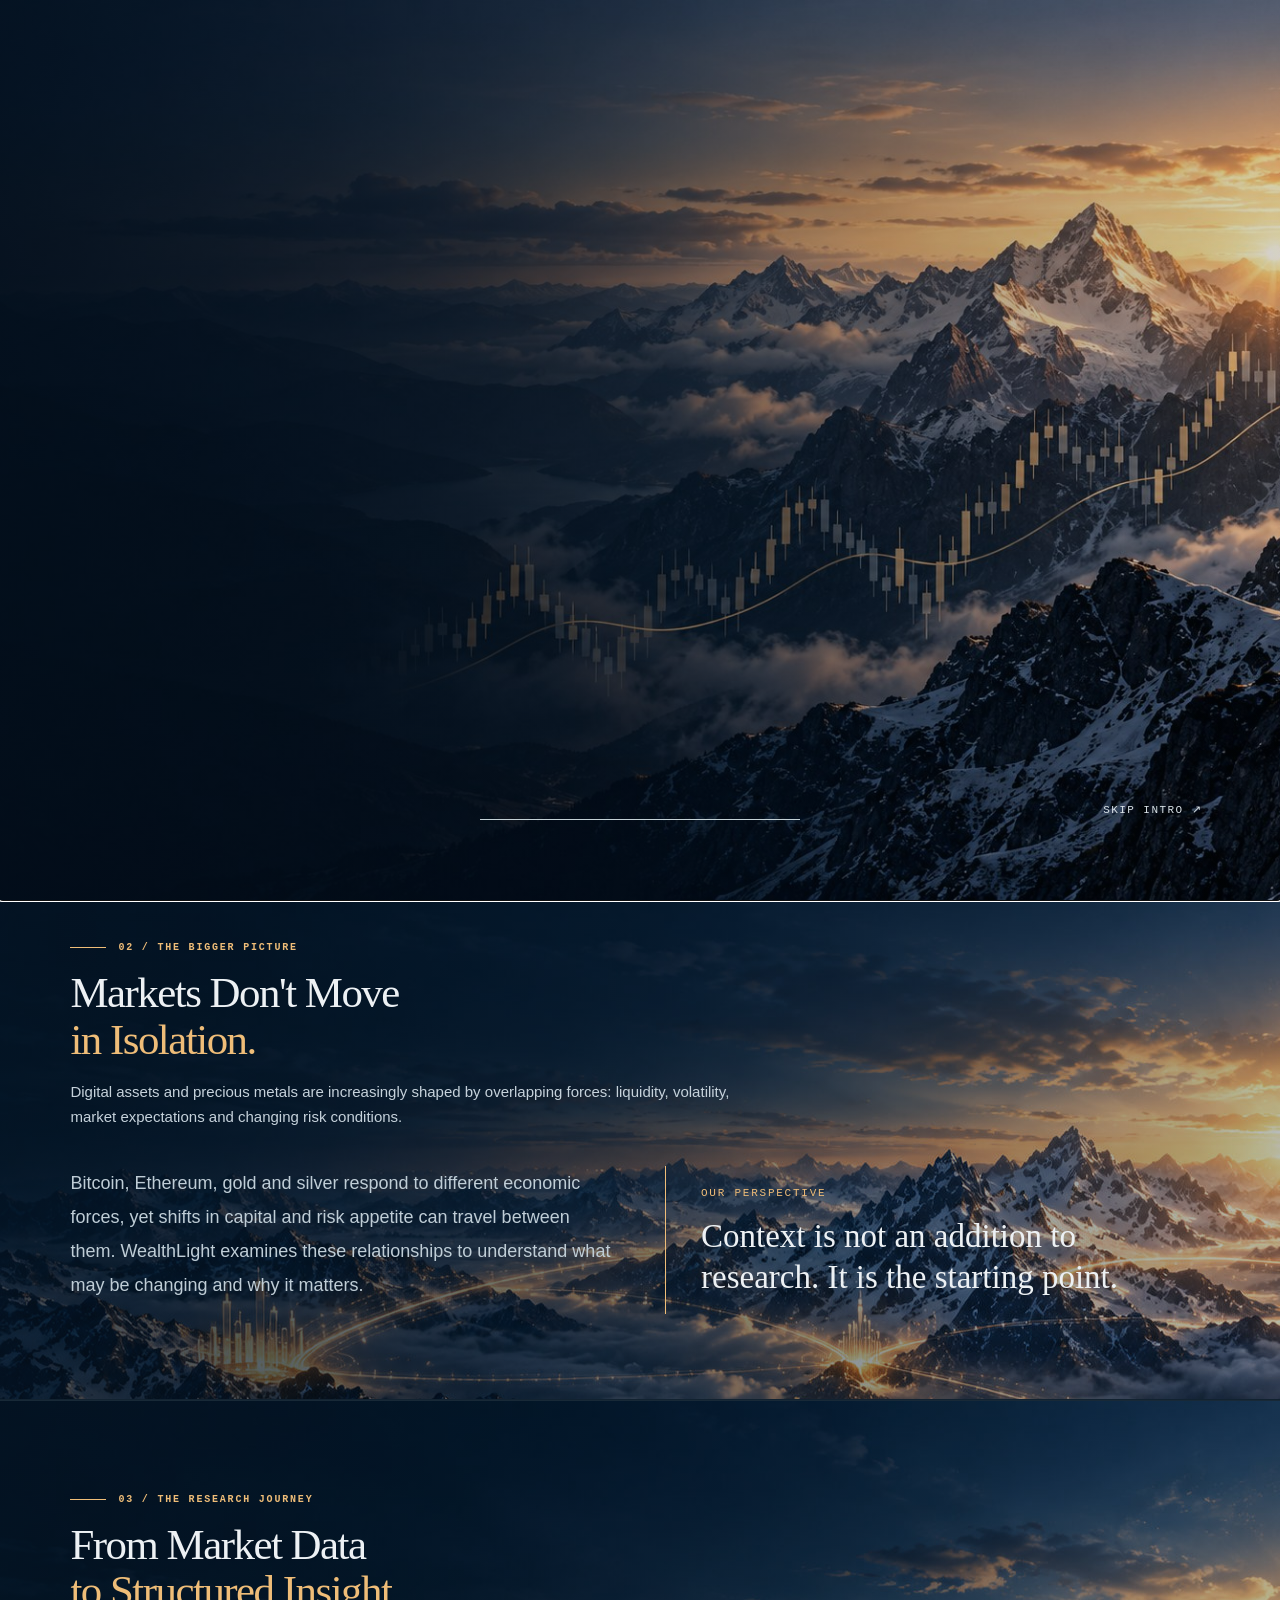
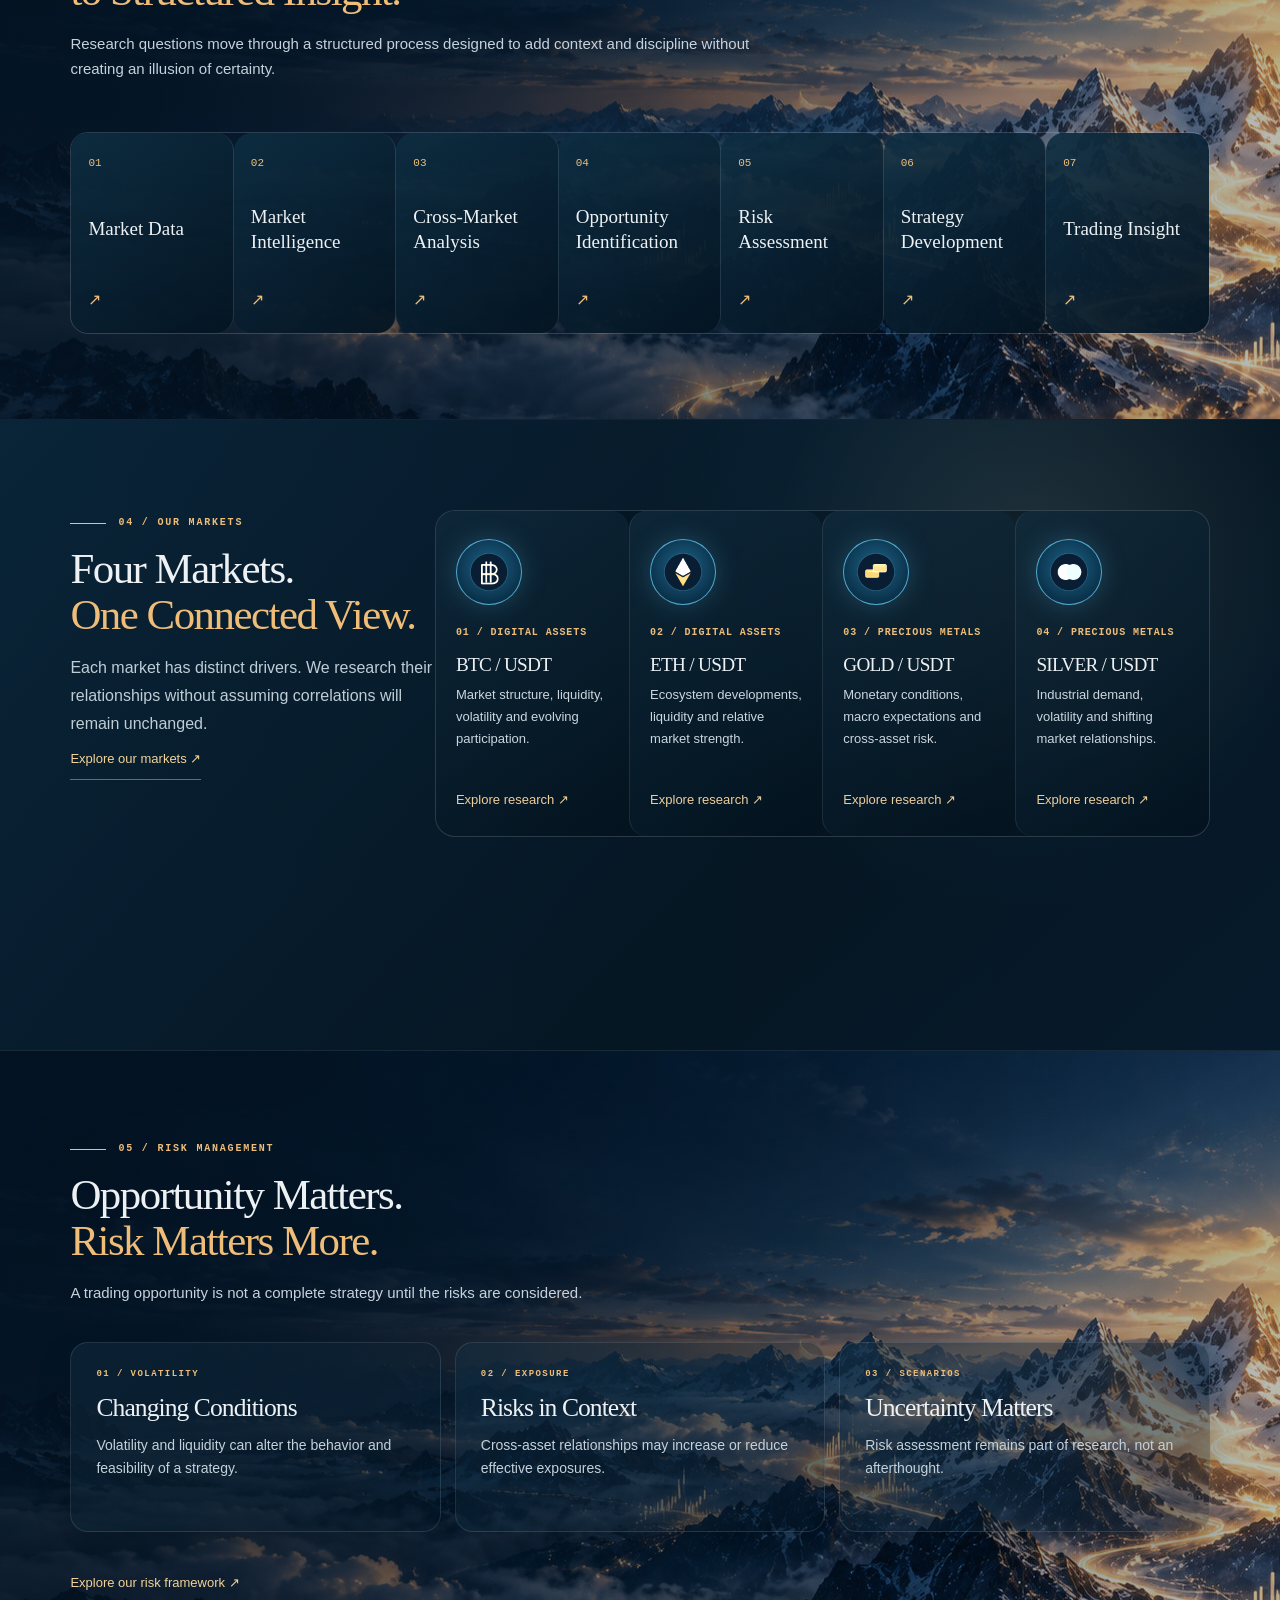
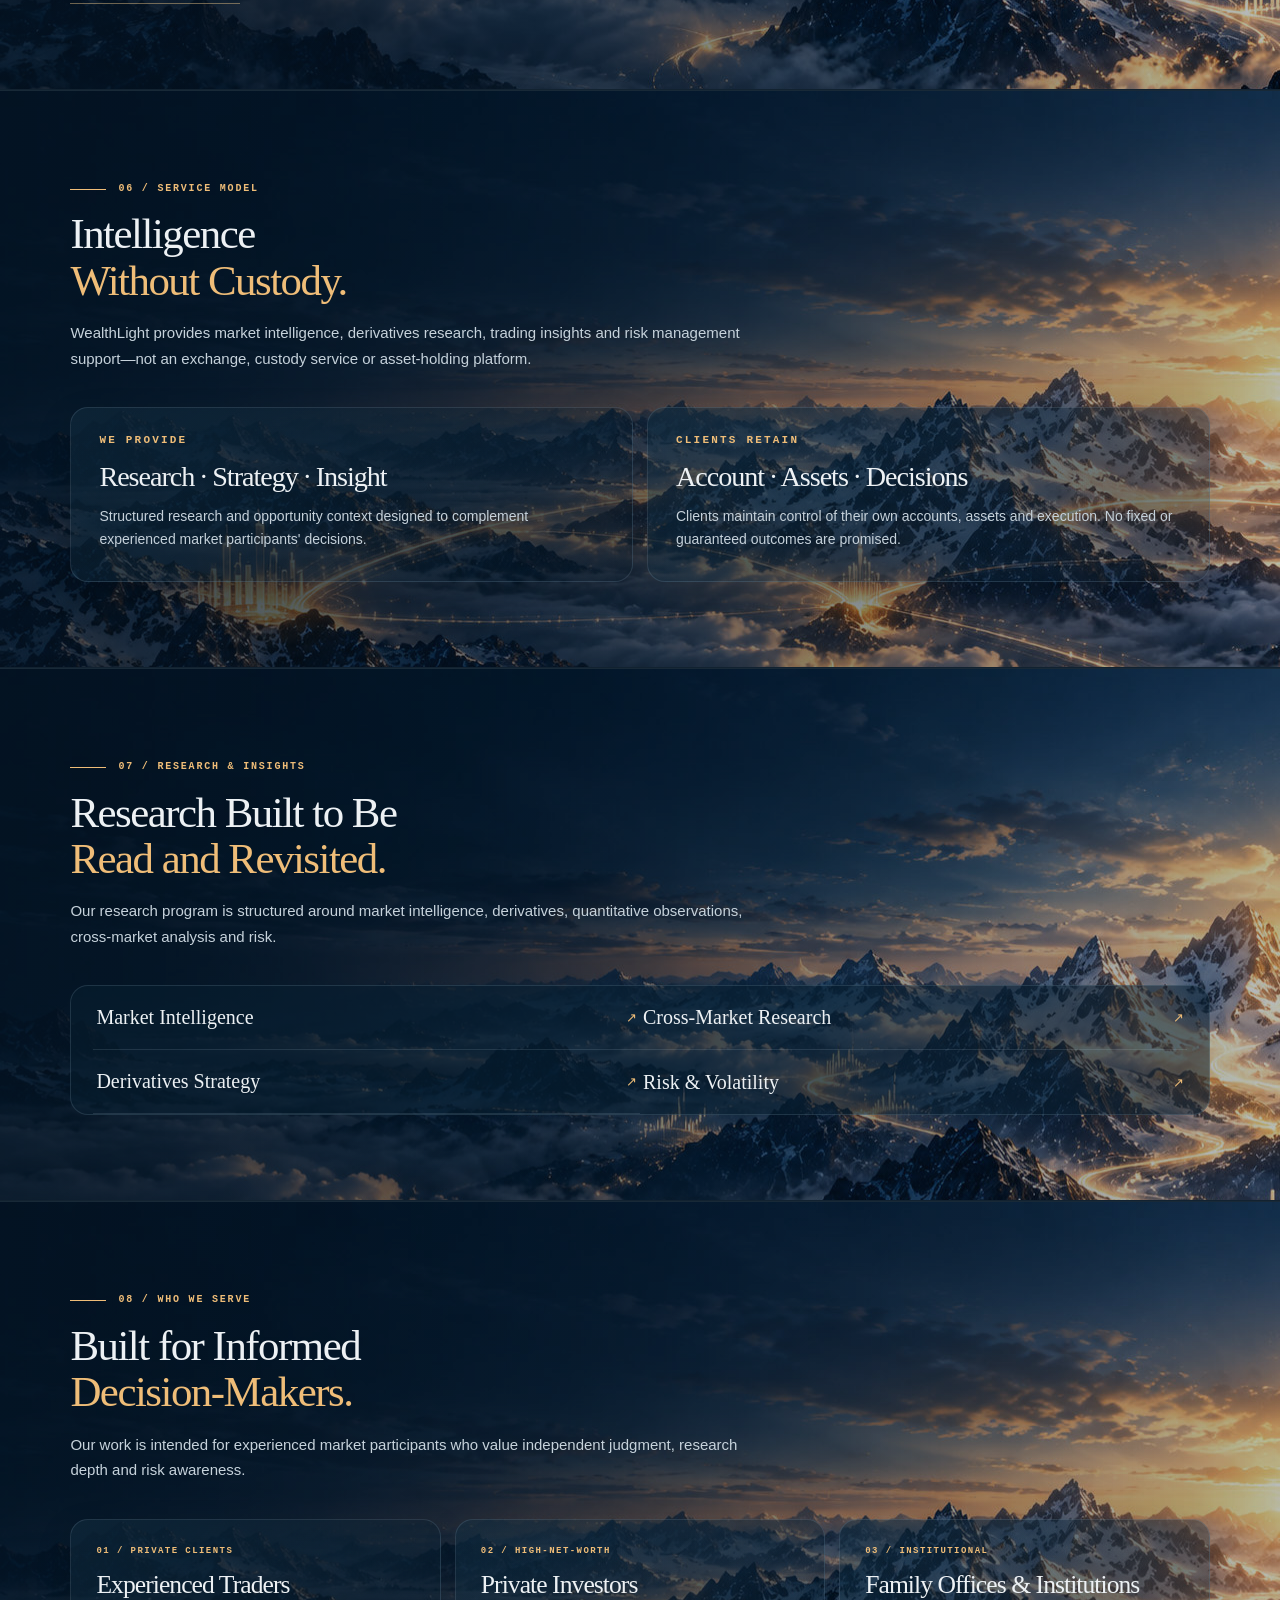
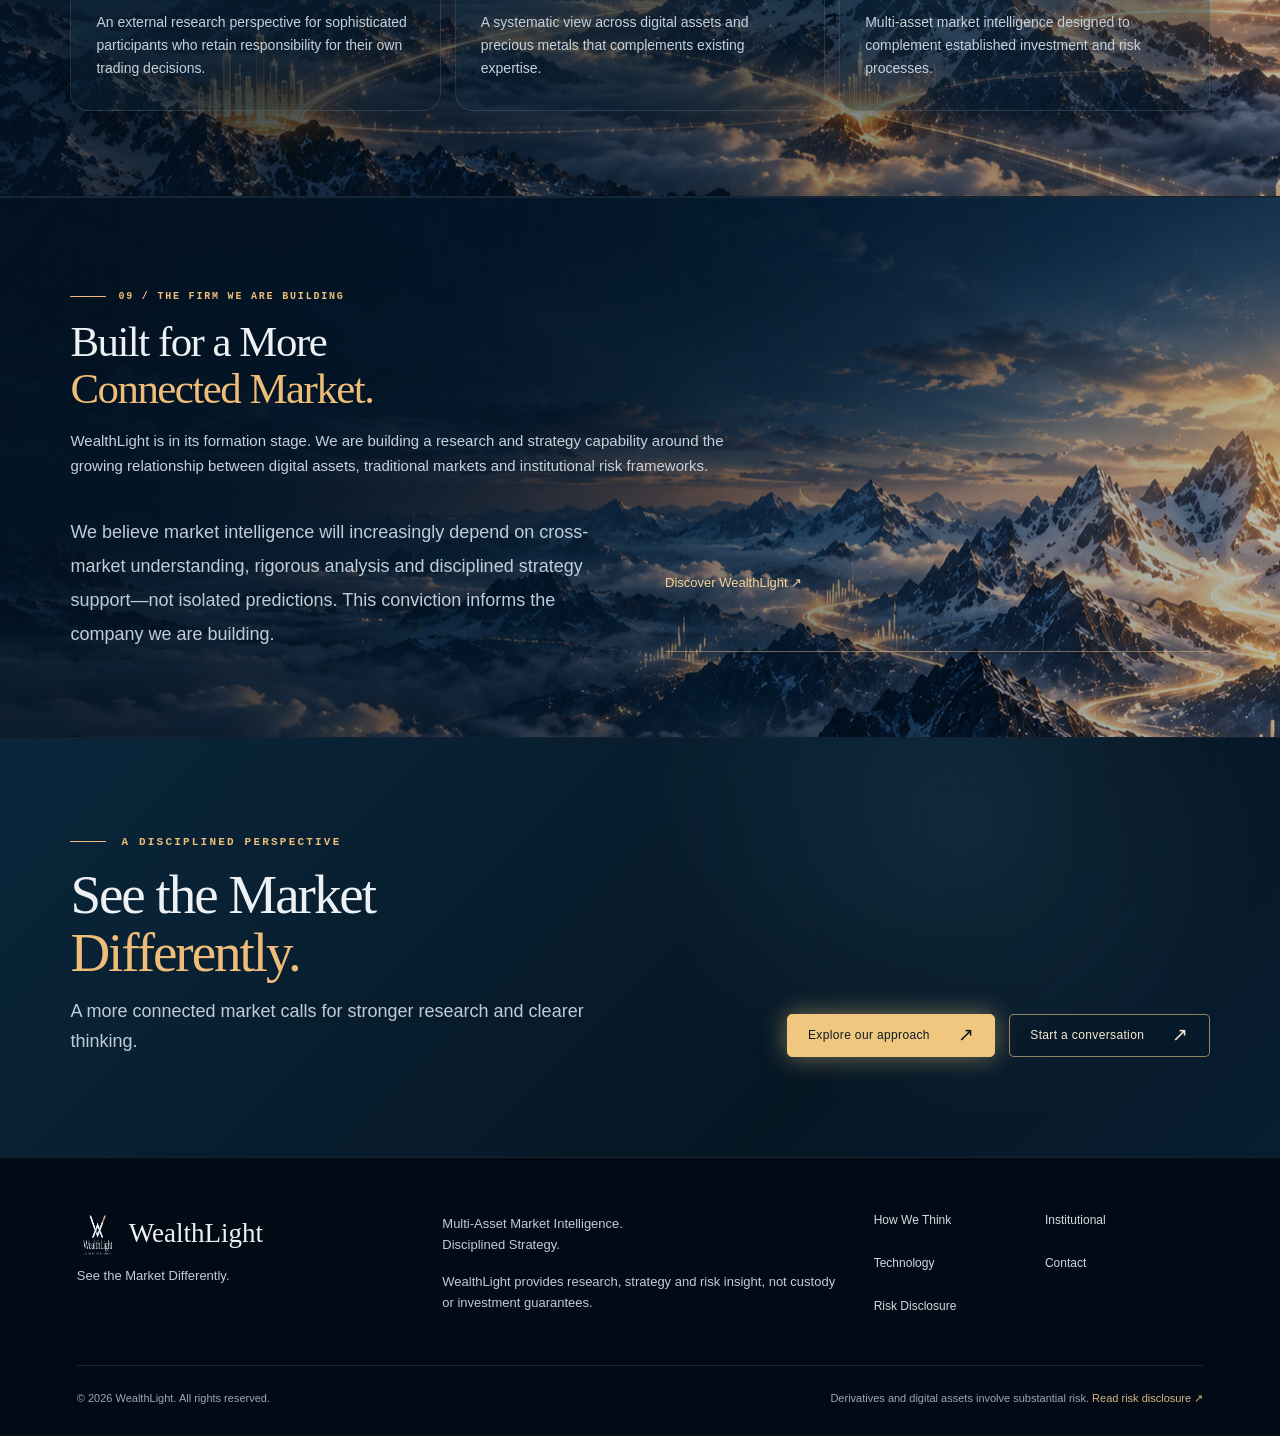
==== index.html @ 001bbb61 "Refresh final section styling cache" ====
<!doctype html><html lang="en"><head><meta charset="UTF-8"><meta name="viewport" content="width=device-width,initial-scale=1"><meta name="theme-color" content="#061525"><meta name="description" content="WealthLight multi-asset market intelligence, derivatives strategy research and risk-aware trading insight."><title>Home | WealthLight</title><link rel="icon" type="image/png" href="/assets/wealthlight-symbol.png"><link rel="preload" as="image" href="/assets/wealthlight-logo-light.png"><link rel="stylesheet" href="/styles/site.css?v=wl3-intro"><link rel="stylesheet" href="/styles/editorial-v13.css?v=15"></head><body class="home wl-brand-photo" data-page="home"><header class="site-header" id="site-header"><a href="/index.html" class="brand" aria-label="WealthLight Home"><img src="/assets/wealthlight-symbol.png" class="brand-symbol" alt=""><span>WealthLight</span></a><button class="nav-toggle" type="button" aria-label="Open navigation" aria-controls="site-nav" aria-expanded="false"><span></span><span></span></button><nav class="site-nav" id="site-nav"><a href="/index.html" data-nav="index.html">Home</a><a href="/about.html" data-nav="about.html">About</a><a href="/capabilities.html" data-nav="capabilities.html">Capabilities</a><a href="/markets.html" data-nav="markets.html">Markets</a><a href="/strategies.html" data-nav="strategies.html">Strategies</a><a href="/research.html" data-nav="research.html">Research</a><a href="/risk.html" data-nav="risk.html">Risk</a><a class="nav-cta" href="/contact.html">Start a Conversation <span>↗</span></a></nav></header><div class="intro" id="intro" role="dialog" aria-label="WealthLight opening animation" aria-modal="true" tabindex="-1"><div class="intro-scene" aria-hidden="true"><div class="intro-scene-photo"></div></div><div class="intro-brand"><img src="/assets/wealthlight-logo-light.png" alt="WealthLight — See the Market Differently."></div><p class="intro-caption">MARKET INTELLIGENCE · STRATEGY · DISCIPLINE</p><div class="intro-progress" aria-hidden="true"><i></i></div><button type="button" class="intro-skip" id="intro-skip">SKIP INTRO ↗</button></div><main><section class="home-hero" id="home-hero"><div class="home-hero-photo"></div><div class="home-hero-shade"></div><div class="wl-market-identity" aria-hidden="true"><span class="wl-id-kicker">MULTI-ASSET RESEARCH</span><strong>Market structure.<br>Connected signals.</strong><span>BTC / ETH / GOLD / SILVER</span><span>LIQUIDITY · VOLATILITY · RISK</span></div><div class="shell hero-inner"><div class="hero-top"><p class="eyebrow">INDEPENDENT MULTI-ASSET RESEARCH</p><h1>See the Market<br><em>Differently.</em></h1><p>Independent research across digital assets and precious metals. We connect market structure, liquidity and risk to help experienced participants make informed decisions.</p><div class="hero-actions"><a class="button gold" href="/capabilities.html">Explore Our Approach <span>↗</span></a><a class="button ghost" href="/approach.html">Start a Conversation <span>↗</span></a></div></div><div class="hero-data" aria-hidden="true"><span>MARKET STRUCTURE</span><span>LIQUIDITY</span><span>RISK DISCIPLINE</span></div></div><div class="hero-pillars shell" id="approach"><article><img src="/assets/icon-observe.png" alt=""><div><span class="kicker">01 / OBSERVE</span><h3>Markets</h3><p>A connected perspective across digital assets and precious metals.</p><a href="/markets.html">View Markets ↗</a></div></article><article><img src="/assets/icon-connect.png" alt=""><div><span class="kicker">02 / CONNECT</span><h3>Research</h3><p>Evidence, context and clear questions guide every research view.</p><a href="/research.html">Our Research ↗</a></div></article><article><img src="/assets/icon-evaluate.png" alt=""><div><span class="kicker">03 / EVALUATE</span><h3>Strategies</h3><p>Evaluate opportunities against changing liquidity and risk conditions.</p><a href="/strategies.html">Our Strategies ↗</a></div></article><article><img src="/assets/icon-inform.png" alt=""><div><span class="kicker">04 / INFORM</span><h3>Risk</h3><p>Examine downside scenarios before an opportunity becomes a decision.</p><a href="/risk.html">Our Approach ↗</a></div></article></div></section><section class="wl-research-ribbon" aria-label="Research coverage"><div class="wl-ribbon-inner"><span class="wl-ribbon-heading">WEALTHLIGHT / RESEARCH UNIVERSE</span><div class="wl-ribbon-cell"><small>DIGITAL ASSET</small><b>Bitcoin</b></div><div class="wl-ribbon-cell"><small>DIGITAL ASSET</small><b>Ethereum</b></div><div class="wl-ribbon-cell"><small>PRECIOUS METAL</small><b>Gold</b></div><div class="wl-ribbon-cell"><small>PRECIOUS METAL</small><b>Silver</b></div></div></section><section class="content-section section-dark"><div class="shell"><div class="section-heading"><p class="eyebrow">02 / THE BIGGER PICTURE</p><h2>Markets Don't Move<br><em>in Isolation.</em></h2><p>Digital assets and precious metals are increasingly shaped by overlapping forces: liquidity, volatility, market expectations and changing risk conditions.</p></div><div class="wide-editorial"><p>Bitcoin, Ethereum, gold and silver respond to different economic forces, yet shifts in capital and risk appetite can travel between them. WealthLight examines these relationships to understand what may be changing and why it matters.</p><div class="editorial-quote"><span>OUR PERSPECTIVE</span><strong>Context is not an addition to research. It is the starting point.</strong></div></div></div></section><section class="content-section section-pattern"><div class="shell"><div class="section-heading"><p class="eyebrow">03 / THE RESEARCH JOURNEY</p><h2>From Market Data<br><em>to Structured Insight.</em></h2><p>Research questions move through a structured process designed to add context and discipline without creating an illusion of certainty.</p></div><div class="steps"><a href="/approach.html" class="step"><span>01</span><strong>Market Data</strong><i>↗</i></a><a href="/approach.html" class="step"><span>02</span><strong>Market Intelligence</strong><i>↗</i></a><a href="/approach.html" class="step"><span>03</span><strong>Cross-Market Analysis</strong><i>↗</i></a><a href="/approach.html" class="step"><span>04</span><strong>Opportunity Identification</strong><i>↗</i></a><a href="/approach.html" class="step"><span>05</span><strong>Risk Assessment</strong><i>↗</i></a><a href="/approach.html" class="step"><span>06</span><strong>Strategy Development</strong><i>↗</i></a><a href="/approach.html" class="step"><span>07</span><strong>Trading Insight</strong><i>↗</i></a></div></div></section><section class="market-stage" aria-label="Four markets — illustrative market artwork"><div class="market-stage-photo"></div><div class="shell market-stage-grid"><div class="market-stage-heading"><p class="eyebrow">04 / OUR MARKETS</p><h2>Four Markets.<br><em>One Connected View.</em></h2><p>Each market has distinct drivers. We research their relationships without assuming correlations will remain unchanged.</p><a href="/markets.html" class="text-link">Explore our markets ↗</a></div><div class="market-slices"><article class="market-slice"><img src="/assets/icon-btc.png" alt="" loading="lazy"><p class="kicker">01 / DIGITAL ASSETS</p><h3>BTC / USDT</h3><p>Market structure, liquidity, volatility and evolving participation.</p><a href="/research.html">Explore research ↗</a></article><article class="market-slice"><img src="/assets/icon-eth.png" alt="" loading="lazy"><p class="kicker">02 / DIGITAL ASSETS</p><h3>ETH / USDT</h3><p>Ecosystem developments, liquidity and relative market strength.</p><a href="/research.html">Explore research ↗</a></article><article class="market-slice"><img src="/assets/icon-gold.png" alt="" loading="lazy"><p class="kicker">03 / PRECIOUS METALS</p><h3>GOLD / USDT</h3><p>Monetary conditions, macro expectations and cross-asset risk.</p><a href="/research.html">Explore research ↗</a></article><article class="market-slice"><img src="/assets/icon-silver.png" alt="" loading="lazy"><p class="kicker">04 / PRECIOUS METALS</p><h3>SILVER / USDT</h3><p>Industrial demand, volatility and shifting market relationships.</p><a href="/research.html">Explore research ↗</a></article></div></div></section><section class="content-section section-dark"><div class="shell"><div class="section-heading"><p class="eyebrow">05 / RISK MANAGEMENT</p><h2>Opportunity Matters.<br><em>Risk Matters More.</em></h2><p>A trading opportunity is not a complete strategy until the risks are considered.</p></div><div class="three-col"><article class="line-column"><span class="kicker">01 / VOLATILITY</span><h3>Changing Conditions</h3><p>Volatility and liquidity can alter the behavior and feasibility of a strategy.</p></article><article class="line-column"><span class="kicker">02 / EXPOSURE</span><h3>Risks in Context</h3><p>Cross-asset relationships may increase or reduce effective exposures.</p></article><article class="line-column"><span class="kicker">03 / SCENARIOS</span><h3>Uncertainty Matters</h3><p>Risk assessment remains part of research, not an afterthought.</p></article></div><a class="text-link block-link" href="/risk.html">Explore our risk framework ↗</a></div></section><section class="content-section section-soft"><div class="shell"><div class="section-heading"><p class="eyebrow">06 / SERVICE MODEL</p><h2>Intelligence<br><em>Without Custody.</em></h2><p>WealthLight provides market intelligence, derivatives research, trading insights and risk management support—not an exchange, custody service or asset-holding platform.</p></div><div class="service-lines"><div><span class="kicker">WE PROVIDE</span><h3>Research · Strategy · Insight</h3><p>Structured research and opportunity context designed to complement experienced market participants' decisions.</p></div><div><span class="kicker">CLIENTS RETAIN</span><h3>Account · Assets · Decisions</h3><p>Clients maintain control of their own accounts, assets and execution. No fixed or guaranteed outcomes are promised.</p></div></div></div></section><section class="content-section section-pattern"><div class="shell"><div class="section-heading"><p class="eyebrow">07 / RESEARCH & INSIGHTS</p><h2>Research Built to Be<br><em>Read and Revisited.</em></h2><p>Our research program is structured around market intelligence, derivatives, quantitative observations, cross-market analysis and risk.</p></div><div class="research-links"><a href="/research.html">Market Intelligence <span>↗</span></a><a href="/research.html">Cross-Market Research <span>↗</span></a><a href="/research.html">Derivatives Strategy <span>↗</span></a><a href="/research.html">Risk & Volatility <span>↗</span></a></div></div></section><section class="content-section section-dark"><div class="shell"><div class="section-heading"><p class="eyebrow">08 / WHO WE SERVE</p><h2>Built for Informed<br><em>Decision-Makers.</em></h2><p>Our work is intended for experienced market participants who value independent judgment, research depth and risk awareness.</p></div><div class="three-col"><article class="line-column"><span class="kicker">01 / PRIVATE CLIENTS</span><h3>Experienced Traders</h3><p>An external research perspective for sophisticated participants who retain responsibility for their own trading decisions.</p></article><article class="line-column"><span class="kicker">02 / HIGH-NET-WORTH</span><h3>Private Investors</h3><p>A systematic view across digital assets and precious metals that complements existing expertise.</p></article><article class="line-column"><span class="kicker">03 / INSTITUTIONAL</span><h3>Family Offices & Institutions</h3><p>Multi-asset market intelligence designed to complement established investment and risk processes.</p></article></div></div></section><section class="content-section section-soft"><div class="shell"><div class="section-heading"><p class="eyebrow">09 / THE FIRM WE ARE BUILDING</p><h2>Built for a More<br><em>Connected Market.</em></h2><p>WealthLight is in its formation stage. We are building a research and strategy capability around the growing relationship between digital assets, traditional markets and institutional risk frameworks.</p></div><div class="wide-editorial"><p>We believe market intelligence will increasingly depend on cross-market understanding, rigorous analysis and disciplined strategy support—not isolated predictions. This conviction informs the company we are building.</p><a href="/about.html" class="text-link">Discover WealthLight ↗</a></div></div></section><section class="closing"><div class="shell closing-inner"><div><p class="eyebrow">A DISCIPLINED PERSPECTIVE</p><h2>See the Market<br><em>Differently.</em></h2><p>A more connected market calls for stronger research and clearer thinking.</p></div><div class="closing-actions"><a href="/approach.html" class="button gold">Explore our approach <span>↗</span></a><a href="/contact.html" class="button ghost">Start a conversation <span>↗</span></a></div></div></section></main><footer class="site-footer"><div class="footer-brand"><img src="/assets/wealthlight-logo-light.png" alt="WealthLight — See the Market Differently" loading="lazy"><strong>WealthLight</strong><p>See the Market Differently.</p></div><div class="footer-copy"><p>Multi-Asset Market Intelligence.<br>Disciplined Strategy.</p><p>WealthLight provides research, strategy and risk insight, not custody or investment guarantees.</p></div><nav aria-label="Footer navigation"><a href="/approach.html">How We Think</a><a href="/institutional.html">Institutional</a><a href="/technology.html">Technology</a><a href="/contact.html">Contact</a><a href="/disclosure.html">Risk Disclosure</a></nav><div class="footer-bottom"><span>© 2026 WealthLight. All rights reserved.</span><span>Derivatives and digital assets involve substantial risk. <a href="/disclosure.html">Read risk disclosure ↗</a></span></div></footer><script defer src="/scripts/site.js?v=intro-10-photo"></script></body></html>
---- styles/site.css ----
:root{--ink:#f2f4f5;--soft:#bfcdd6;--gold:#e5b876;--ice:#79c5ed;--navy:#061522;--deep:#03101c;--line:rgba(206,226,240,.24);--width:1500px}
*{box-sizing:border-box}html{scroll-behavior:smooth}body{margin:0;min-height:100vh;background:var(--deep);color:var(--ink);font-family:Inter,"Helvetica Neue",Arial,sans-serif;-webkit-font-smoothing:antialiased}body.intro-active{overflow:hidden}body,button,input{font-size:16px}a{color:inherit;text-decoration:none}img{max-width:100%}button{cursor:pointer}h1,h2,h3,h4,p{margin:0}h1,h2,h3{font-family:Georgia,"Times New Roman",serif;font-weight:400;line-height:1.055;letter-spacing:-.037em}em{font-style:normal;color:var(--gold)}p{line-height:1.66;color:var(--soft)}.shell{width:min(calc(100% - clamp(42px,11vw,170px)),var(--width));margin-inline:auto}.eyebrow,.kicker{display:block;color:var(--gold);font-family:ui-monospace,"SFMono-Regular",Consolas,monospace;font-size:11px;letter-spacing:.2em;text-transform:uppercase;font-weight:600}.eyebrow{display:flex;align-items:center;gap:15px}.eyebrow:before{content:"";display:block;width:36px;height:1px;background:var(--gold)}
.site-header{height:78px;padding-inline:clamp(22px,6vw,110px);display:flex;align-items:center;justify-content:space-between;gap:32px;background:rgba(2,13,24,.83);border-bottom:1px solid rgba(229,241,251,.11);backdrop-filter:blur(16px);position:absolute;z-index:50;top:0;left:0;right:0}.brand{display:flex;align-items:center;gap:8px;font:26px/1 Georgia,"Times New Roman",serif;letter-spacing:-.055em;white-space:nowrap}.brand-symbol{height:41px;width:41px;object-fit:contain;filter:drop-shadow(0 0 4px #f9d89e44)}.site-nav{display:flex;align-items:center;gap:clamp(12px,1.6vw,25px)}.site-nav a{font-size:11px;color:#e0e8ee;letter-spacing:.065em;white-space:nowrap;padding-block:12px;border-bottom:1px solid transparent}.site-nav a:hover,.site-nav a.is-active{border-color:var(--gold)}.site-nav .nav-cta{border:1px solid rgba(229,184,118,.54);border-radius:4px;padding:10px 15px;margin-left:15px;color:#f1e3ce}.nav-cta span{color:var(--gold);padding-left:8px}.nav-toggle{display:none;background:transparent;border:0;width:44px;height:42px;padding:10px}.nav-toggle span{display:block;width:24px;height:1px;background:#fff;margin:6px}
.button{display:inline-flex;gap:28px;align-items:center;justify-content:space-between;min-height:43px;padding:12px 20px;font-size:12px;letter-spacing:.03em;border:1px solid rgba(225,190,134,.65);border-radius:5px;transition:transform .28s ease,background .28s ease,color .28s ease}.button span{font-size:19px;line-height:0}.button:hover{transform:translateY(-2px)}.button.gold{background:#f0c77f;color:#0d1a25;border-color:#f0c77f;box-shadow:0 0 24px #e9bf7780}.button.ghost{background:#07182770;color:#f7e9d0}.text-link{display:inline-flex;gap:20px;color:#f3d399;font-size:13px;align-items:center;border-bottom:1px solid #e7c08477;padding:13px 0}.text-link span{font-size:17px}.block-link{margin-top:30px}
/* Film-grade image scene. Real source files, not generated CSS/SVG mountains. */
.home-hero{min-height:850px;position:relative;isolation:isolate;overflow:hidden;display:flex;flex-direction:column;justify-content:space-between}.home-hero-photo{position:absolute;inset:0;z-index:-4;background:url('/assets/hero-mountains.jpg') center 53%/cover no-repeat;transform:scale(1.015);animation:scene-breathe 28s ease-in-out infinite alternate}.home-hero-shade{position:absolute;inset:0;z-index:-2;background:linear-gradient(90deg,rgba(2,13,27,.91),rgba(3,15,28,.65) 33%,rgba(3,16,29,.25) 66%,rgba(3,16,29,.07)),linear-gradient(180deg,#0314239e 0%,transparent 29%,rgba(1,12,24,.08) 43%,#061525c9 88%,#051424 100%)}.home-hero-fog{pointer-events:none;position:absolute;z-index:-1;width:100%;height:62%;bottom:7%;left:0;object-fit:cover;opacity:.36;animation:fog-float 35s linear infinite alternate}.hero-inner{position:relative;padding-top:clamp(150px,15vh,215px);flex:1}.hero-top{max-width:650px}.hero-top h1{font-size:clamp(61px,7.3vw,120px);margin:19px 0 18px;text-shadow:0 3px 16px #06111b88}.hero-top p:not(.eyebrow){color:#e1e9ef;font-size:clamp(16px,1.28vw,20px);max-width:585px;text-shadow:0 3px 9px #06111bbd}.hero-actions{margin-top:30px;display:flex;gap:14px;flex-wrap:wrap}.hero-data{position:absolute;right:0;top:230px;display:flex;flex-direction:column;gap:54px;border-left:1px solid #ccdfe84d;padding-left:17px;color:#e4d4bb;font:10px ui-monospace,monospace;letter-spacing:.24em;opacity:.7}.hero-pillars{position:relative;display:grid;grid-template-columns:repeat(4,minmax(0,1fr));gap:0;padding-bottom:55px;padding-top:28px}.hero-pillars article{display:flex;align-items:flex-start;gap:14px;min-height:115px;padding:8px clamp(12px,1.6vw,26px);border-left:1px solid rgba(201,228,244,.34);background:linear-gradient(180deg,rgba(3,15,28,.0),rgba(3,15,28,.13));backdrop-filter:blur(3px)}.hero-pillars article:first-child{padding-left:0;border-left:0}.hero-pillars img{height:64px;width:64px;object-fit:contain;flex-shrink:0;filter:drop-shadow(0 0 12px #aadffa30)}.hero-pillars h3{font-size:22px;color:#fff;margin:6px 0 4px}.hero-pillars p{font-size:13px;line-height:1.52;color:#e1eaf1}.hero-pillars .kicker{font-size:10px}
.content-section{padding:100px 0 110px;background:linear-gradient(180deg,#061522,#091d2e)}.content-section.section-dark{background:#03111f}.content-section.section-soft{background:linear-gradient(128deg,#10283a,#061827 50%,#071420)}.content-section.section-pattern{background:radial-gradient(ellipse at 85% 52%,rgba(68,141,178,.11),transparent 40%),#061624}.section-heading{max-width:990px;margin-bottom:48px}.section-heading h2{font-size:clamp(49px,5.6vw,92px);margin:21px 0 20px;letter-spacing:-.042em}.section-heading>p:not(.eyebrow){max-width:750px;font-size:17px;line-height:1.82}.wide-editorial{display:grid;grid-template-columns:minmax(0,1fr) minmax(0,1fr);gap:50px;max-width:1200px}.wide-editorial>p{font-size:18px;line-height:1.9}.editorial-quote{padding:16px 35px;border-left:1px solid var(--gold)}.editorial-quote span{font:11px ui-monospace,monospace;color:var(--gold);letter-spacing:.16em}.editorial-quote strong{display:block;margin-top:16px;font:33px/1.25 Georgia,serif;font-weight:400}.three-col{display:grid;grid-template-columns:repeat(3,1fr)}.line-column{border-left:1px solid var(--line);padding:4px 40px 50px}.line-column:first-child{border-left:none;padding-left:0}.line-column h3{font-size:clamp(28px,2.8vw,43px);margin:20px 0 15px}.line-column p{font-size:16px;line-height:1.73}.steps{display:grid;grid-template-columns:repeat(7,1fr);gap:0;margin-top:50px;border-top:1px solid var(--line);border-bottom:1px solid var(--line)}.step{min-height:125px;padding:22px 14px;border-right:1px solid var(--line);display:flex;flex-direction:column;justify-content:space-between;gap:22px}.step:last-child{border-right:0}.step span{color:var(--gold);font:11px ui-monospace,monospace}.step strong{font:16px/1.35 Georgia,serif;font-weight:400}.step i{color:var(--gold);font-style:normal}.service-lines{display:grid;grid-template-columns:repeat(2,minmax(0,1fr));gap:0}.service-lines>div{padding:25px 40px 40px;border-left:1px solid var(--line)}.service-lines>div:first-child{border-left:none;padding-left:0}.service-lines h3{font-size:clamp(27px,3vw,50px);margin:22px 0 13px}.service-lines p{font-size:17px;line-height:1.75}.research-links{display:grid;grid-template-columns:repeat(2,1fr);border-top:1px solid var(--line)}.research-links>a,.research-links>div{display:flex;justify-content:space-between;align-items:center;gap:15px;padding:26px 23px 26px 0;border-bottom:1px solid var(--line);font:24px Georgia,serif}.research-links span{font:13px Arial,sans-serif;color:var(--gold)}
.market-stage{position:relative;isolation:isolate;overflow:hidden;padding:125px 0 145px;min-height:630px;background:#041525}.market-stage-photo{position:absolute;inset:0;z-index:-4;background:url('/assets/markets-mountains.jpg') center center/cover no-repeat}.market-stage:after{content:"";inset:0;position:absolute;z-index:-2;background:linear-gradient(90deg,#04101fec 0%,#06172bab 40%,#06162577),linear-gradient(180deg,#041525bf,transparent 45%,#041525cc)}.market-overlay{position:absolute;inset:15% 0 auto;width:100%;height:82%;object-fit:cover;z-index:-3;opacity:.45;animation:fog-float 38s linear infinite alternate}.market-stage-grid{display:grid;grid-template-columns:32% 68%;align-items:start}.market-stage-heading{padding-right:35px}.market-stage-heading h2{font-size:clamp(39px,3.9vw,65px);margin:18px 0 22px}.market-stage-heading>p:not(.eyebrow){font-size:16px;line-height:1.75}.market-slices{display:grid;grid-template-columns:repeat(4,minmax(0,1fr))}.market-slice{padding:0 22px 24px;border-left:1px solid var(--line);min-height:300px;background:linear-gradient(180deg,#06172678,transparent 85%)}.market-slice>img{height:68px;width:68px;object-fit:contain;margin:0 0 20px}.market-slice h3{font-size:clamp(22px,1.75vw,32px);margin:14px 0 8px;white-space:nowrap}.market-slice>p:not(.kicker){font-size:13px;line-height:1.66;min-height:90px;color:#ebf1f6}.market-slice>a{color:#efcd9b;font-size:12px}.market-slice .kicker{font-size:10px;letter-spacing:.09em}
.closing{background:radial-gradient(ellipse at 83% 25%,rgba(70,129,165,.25),transparent 48%),#07192a;padding:95px 0 100px}.closing-inner{display:flex;justify-content:space-between;align-items:flex-end;gap:25px}.closing h2{font-size:clamp(55px,6vw,98px);margin:15px 0}.closing p:not(.eyebrow){max-width:580px;font-size:18px}.closing-actions{display:flex;gap:14px;flex-wrap:wrap;justify-content:flex-end}.site-footer{background:#020b15;border-top:1px solid rgba(227,240,249,.1);padding:55px max(calc((100% - var(--width))/2),6vw) 30px;display:grid;grid-template-columns:1fr 1.2fr 1fr;gap:36px}.footer-brand{display:flex;align-items:center;gap:10px;flex-wrap:wrap;align-content:start}.footer-brand img{width:42px;height:42px}.footer-brand strong{font:27px Georgia,serif;font-weight:400}.footer-brand p{flex-basis:100%;font-size:13px}.footer-copy p{font-size:13px;margin-bottom:15px}.site-footer>nav{display:grid;grid-template-columns:1fr 1fr;gap:13px}.site-footer>nav a{font-size:12px;color:#cfdae1}.footer-bottom{grid-column:1/-1;display:flex;justify-content:space-between;gap:12px;border-top:1px solid rgba(206,226,240,.13);padding-top:26px;font-size:11px;color:#95a9b8}.footer-bottom a{color:#d5b782}
.page-hero{position:relative;min-height:660px;isolation:isolate;display:flex;align-items:center;overflow:hidden}.scene-photo{position:absolute;z-index:-5;inset:0;background:url('/assets/research-mountains.jpg') center/cover no-repeat;animation:scene-breathe 34s linear infinite alternate}.scene-about .scene-photo,.scene-perspective .scene-photo{background-image:url('/assets/about-mountains.jpg')}.scene-markets .scene-photo{background-image:url('/assets/markets-mountains.jpg')}.scene-risk .scene-photo{background-image:url('/assets/hero-mountains.jpg');filter:saturate(.8) brightness(.76)}.scene-approach .scene-photo{background-image:url('/assets/research-mountains.jpg')}.scene-overlay-art{position:absolute;inset:10% 0 auto;height:85%;width:100%;object-fit:cover;opacity:.35;z-index:-4;pointer-events:none;animation:fog-float 29s linear infinite alternate}.scene-darken{position:absolute;inset:0;z-index:-3;background:linear-gradient(90deg,#031322ed,#061726ac 48%,#05172655),linear-gradient(180deg,#0416256e,transparent 60%,#041625de)}.page-hero-copy{padding-block:180px 105px}.page-hero h1{font-size:clamp(65px,7.6vw,119px);margin:22px 0 25px}.page-hero .lead{max-width:740px;font-size:20px;line-height:1.7;color:#e6edf2}.page-hero .text-link{margin-top:20px}
/* Actual transparent PNG composition for splash; CSS animates asset layers only. */
.intro{position:fixed;z-index:900;inset:0;background:radial-gradient(ellipse at 50% 55%,#183951,#061725 55%,#020d18 100%);display:flex;align-items:center;justify-content:center;flex-direction:column;overflow:hidden;transition:opacity 1.1s ease,visibility 1.1s ease}.intro[hidden]{display:none!important}.intro.is-leaving{opacity:0;visibility:hidden;pointer-events:none}.intro-aura{position:absolute;inset:0;pointer-events:none;display:flex;align-items:center;justify-content:center}.intro-aura img{position:absolute;max-width:none;width:min(90vw,1200px);height:auto;object-fit:contain;opacity:0;transform:scale(.84);filter:brightness(.86)}.intro-aura-back{animation:intro-outer 10s ease both}.intro-aura-front{animation:intro-inner 10s ease both}.intro-brand{position:relative;z-index:5;width:min(72vw,610px);padding:22px;border-radius:30px;background:radial-gradient(ellipse at 50% 55%,rgba(232,243,251,.12),rgba(232,243,251,.045) 47%,transparent 75%);opacity:0;transform:translateY(18px) scale(.95);animation:intro-logo 10s ease both}.intro-brand img{display:block;width:100%;height:auto;filter:drop-shadow(0 2px 24px rgba(2,7,14,.56))}.intro-caption{position:relative;z-index:4;color:#e9c899;font:12px ui-monospace,monospace;letter-spacing:.32em;opacity:0;animation:intro-caption 10s ease both;text-align:center}.intro-progress{height:1px;width:min(320px,56vw);position:absolute;bottom:80px;background:#c1d4e34f}.intro-progress i{display:block;background:linear-gradient(90deg,#729bbc,#e9c48a);height:100%;animation:intro-load 10s linear both}.intro-skip{position:absolute;right:5%;bottom:70px;z-index:15;background:transparent;border:0;color:#d2dfe7;font:11px ui-monospace,monospace;letter-spacing:.13em;padding:14px}.intro-skip:hover{color:var(--gold)}
@keyframes intro-logo{0%,5%{opacity:0;transform:translateY(18px) scale(.95)}16%,78%{opacity:1;transform:translateY(0) scale(1)}86%,100%{opacity:0;transform:translateY(-6px) scale(1.01)}}
@keyframes intro-outer{0%,23%{opacity:0;transform:scale(.75)}37%{opacity:.16}58%{opacity:.54;transform:scale(1)}78%{opacity:.45}91%,100%{opacity:0;transform:scale(1.06)}}
@keyframes intro-inner{0%,18%{opacity:0;transform:scale(.86)}32%{opacity:.16}50%{opacity:.47;transform:scale(1)}76%{opacity:.36}92%,100%{opacity:0;transform:scale(1.03)}}
@keyframes intro-caption{0%,43%{opacity:0}55%,76%{opacity:1}86%,100%{opacity:0}}
@keyframes intro-load{0%{width:0}100%{width:100%}}
@keyframes scene-breathe{to{transform:scale(1.04) translateY(-8px)}}@keyframes fog-float{to{transform:translateX(-1.5%) translateY(1%);opacity:.26}}
@media(max-width:1280px){.site-nav{gap:13px}.site-nav a{font-size:10px}.market-stage-grid{grid-template-columns:1fr}.market-stage-heading{max-width:650px;padding:0;margin-bottom:45px}.market-slice h3{font-size:28px}.hero-pillars article{gap:8px}.hero-pillars img{height:48px;width:48px}.hero-pillars p{font-size:12px}}
@media(max-width:980px){.site-header{height:74px}.site-nav{display:none;position:absolute;top:74px;left:0;right:0;background:#031423ec;padding:20px 6vw 30px;flex-direction:column;align-items:stretch;gap:0;max-height:calc(100vh - 74px);overflow-y:auto}.site-nav.is-open{display:flex}.site-nav a{font-size:13px;padding:14px 8px;border-bottom:1px solid var(--line)}.site-nav .nav-cta{margin:18px 0 0;max-width:280px}.nav-toggle{display:block}.hero-pillars{grid-template-columns:repeat(2,1fr);gap:20px 0}.hero-pillars article:nth-child(3){border-left:0;padding-left:0}.hero-pillars article{min-height:100px}.hero-data{display:none}.market-slices{grid-template-columns:repeat(2,1fr);gap:28px 0}.market-slice:nth-child(3){border-left:0}.steps{grid-template-columns:repeat(4,1fr)}.step:nth-child(4){border-right:0}.three-col{gap:20px}.line-column{padding-right:16px;padding-left:18px}.site-footer{grid-template-columns:1fr 1fr}.site-footer>nav{grid-column:1/-1}.closing-inner{align-items:flex-start;flex-direction:column}.closing-actions{justify-content:flex-start}}
@media(max-width:640px){.shell{width:calc(100% - 36px)}.brand{font-size:24px}.site-header{padding:0 18px}.home-hero{min-height:850px}.home-hero-photo{background-position:58% center}.hero-inner{padding-top:145px}.hero-top h1{font-size:clamp(55px,14vw,88px)}.hero-top p:not(.eyebrow){font-size:16px}.hero-data{display:none}.hero-actions{gap:10px}.hero-pillars{grid-template-columns:1fr;padding-bottom:32px}.hero-pillars article,.hero-pillars article:first-child,.hero-pillars article:nth-child(3){border:0;border-top:1px solid var(--line);padding:13px 0;min-height:70px}.hero-pillars article h3{font-size:21px}.hero-pillars img{height:46px;width:46px}.content-section{padding:75px 0}.section-heading h2,.page-hero h1{font-size:clamp(44px,12vw,73px)}.section-heading>p:not(.eyebrow){font-size:16px}.wide-editorial,.service-lines{grid-template-columns:1fr}.editorial-quote{margin-top:10px}.three-col{grid-template-columns:1fr}.line-column,.line-column:first-child{border-left:0;border-top:1px solid var(--line);padding:25px 0}.steps{grid-template-columns:repeat(2,1fr)}.step:nth-child(even){border-right:0}.market-stage{padding:78px 0}.market-slices{grid-template-columns:1fr;gap:0}.market-slice{min-height:0;padding:28px 0;border-left:0;border-top:1px solid var(--line)}.market-slice:nth-child(3){border-top:1px solid var(--line)}.market-slice>p:not(.kicker){min-height:0}.market-stage-heading h2{font-size:49px}.page-hero{min-height:560px}.page-hero-copy{padding-block:140px 85px}.page-hero .lead{font-size:17px}.research-links{grid-template-columns:1fr}.research-links>a,.research-links>div{font-size:21px}.site-footer{grid-template-columns:1fr;padding:45px 18px}.site-footer>nav{grid-column:auto}.footer-bottom{flex-direction:column}.closing h2{font-size:58px}.intro-brand{width:88vw}.intro-caption{font-size:9px;letter-spacing:.19em}.intro-aura img{width:130vw}.intro-progress{bottom:45px}.intro-skip{bottom:25px;right:6%}}
@media(prefers-reduced-motion:reduce){*,*:before,*:after{animation:none!important;transition:none!important;scroll-behavior:auto!important}.intro{display:none!important}.home-hero-photo,.scene-photo{transform:none}}

/* WealthLight visual QA v3: photo-led 10s logo intro + separate page atmospheres */
.intro-scene{position:absolute;inset:0;z-index:0;overflow:hidden;opacity:0;animation:intro-scene-reveal 10s ease both;pointer-events:none}
.intro-scene-photo{position:absolute;inset:0;background:linear-gradient(90deg,rgba(2,13,25,.8),rgba(2,13,25,.24) 67%,rgba(2,13,25,.08)),url('/assets/hero-mountains.jpg') center 53%/cover no-repeat;filter:brightness(.82) saturate(.87);transform:scale(1.055);animation:intro-scene-parallax 10s ease both}
.intro-scene-fog{position:absolute;left:0;bottom:0;width:100%;height:70%;object-fit:cover;opacity:.32;mix-blend-mode:screen}
.intro-aura{z-index:1}
.intro-brand{z-index:5}
.intro-caption{z-index:6;max-width:90vw;font-size:11px;letter-spacing:.2em}
.intro-progress{z-index:7}
.intro-skip{z-index:8}
.intro-skip:focus-visible,.nav-toggle:focus-visible,.button:focus-visible,a:focus-visible{outline:2px solid #f3c785;outline-offset:4px}
.brand-symbol{filter:brightness(0) invert(.92) drop-shadow(0 0 5px rgba(108,196,234,.26))}
@keyframes intro-scene-reveal{
0%,57%{opacity:0}
68%{opacity:.16}
80%{opacity:.45}
90%,100%{opacity:.74}
}
@keyframes intro-scene-parallax{
0%,58%{transform:scale(1.07) translateY(12px)}
100%{transform:scale(1.005) translateY(0)}
}
.scene-about .scene-photo{background-image:linear-gradient(95deg,rgba(2,14,27,.39),rgba(2,14,27,.09)),url('/assets/perspective-global.png'),url('/assets/about-mountains.jpg');background-position:center,center 60%,center 50%;background-size:cover,cover,cover}
.scene-perspective .scene-photo{background-image:url('/assets/perspective-global.png'),url('/assets/markets-mountains.jpg');background-position:center 65%,center 45%;background-size:cover,cover}
@media(max-width:640px){
.intro-scene-photo{background-position:58% center}
.intro-scene-fog{height:48%}
.intro-brand{width:min(88vw,430px)}
.intro-caption{font-size:9px;letter-spacing:.14em}
.scene-about .scene-photo,.scene-perspective .scene-photo{background-size:cover,auto 100%,cover}
}
@media(prefers-reduced-motion:reduce){
.intro-scene,.intro-scene-photo{animation:none!important}
}

/* WealthLight visual QA v4: distinct source-photo composition and background depth */
.scene-about .scene-photo{background-image:url('/assets/about-mountains.jpg');background-size:cover;background-position:65% 42%}
.scene-perspective .scene-photo{background-image:url('/assets/markets-mountains.jpg');background-size:cover;background-position:center 62%}
.scene-about .scene-overlay-art{opacity:.39;object-position:center 65%}
.scene-perspective .scene-overlay-art{opacity:.5;object-position:center 67%}
body[data-page="technology"] .scene-photo{background-image:url('/assets/research-mountains.jpg');background-position:75% 57%;filter:saturate(.79) hue-rotate(6deg)}
body[data-page="technology"] .scene-overlay-art{opacity:.46}
body[data-page="strategies"] .scene-photo{background-image:url('/assets/markets-mountains.jpg');background-position:48% 65%;filter:saturate(.9) brightness(.85)}
body[data-page="capabilities"] .scene-photo{background-position:58% 51%}
body[data-page="institutional-services"] .scene-photo{background-image:url('/assets/hero-mountains.jpg');background-position:70% 52%;filter:saturate(.78)}
body[data-page="institutional-services"] .scene-overlay-art{opacity:.28}
body[data-page="risk-management"] .scene-darken{background:linear-gradient(90deg,rgba(1,11,21,.97),rgba(3,17,29,.83) 53%,rgba(3,17,29,.48)),linear-gradient(180deg,rgba(3,16,28,.18),rgba(3,16,28,.82))}
.home .content-section.section-dark{background-image:linear-gradient(90deg,rgba(2,13,25,.95),rgba(3,17,29,.84)),url('/assets/research-mountains.jpg');background-size:cover;background-position:center 61%}
.home .content-section.section-pattern{background-image:linear-gradient(90deg,rgba(3,16,29,.97),rgba(3,16,29,.74)),url('/assets/perspective-global.png');background-size:cover;background-position:center 52%}
.home .content-section.section-soft{background-image:linear-gradient(100deg,rgba(2,12,24,.96),rgba(3,16,30,.77)),url('/assets/markets-mountains.jpg');background-size:cover;background-position:center 50%}
.home .content-section .section-heading,.home .content-section .wide-editorial,.home .content-section .three-col,.home .content-section .service-lines{position:relative;z-index:1}
@media(max-width:640px){
.scene-about .scene-photo{background-position:70% center}
.scene-perspective .scene-photo{background-position:62% center}
.home .content-section.section-dark,.home .content-section.section-pattern,.home .content-section.section-soft{background-position:65% center}
}

/* WL CINEMATIC MOTION + CONTACT V5 */
/* Real image layers are retained; motion is only transform, opacity and lighting. */
:root{--motion-blue:rgba(93,191,245,.23);--motion-gold:rgba(235,192,116,.19)}
html{scroll-behavior:smooth}
.page-hero{background:#071827;isolation:isolate}
.page-hero .scene-photo{background-size:cover;background-repeat:no-repeat;transform:translateY(var(--parallax-shift,0px)) scale(1.075);animation:wl-landscape-float 35s ease-in-out infinite alternate;will-change:transform}
.page-hero .scene-overlay-art{object-fit:cover;object-position:center 60%;z-index:-2;mix-blend-mode:screen;filter:drop-shadow(0 0 14px rgba(104,198,244,.18));animation:wl-luminous-drift 21s ease-in-out infinite alternate}
.page-hero .scene-darken{z-index:-1;background:linear-gradient(90deg,rgba(1,11,22,.90),rgba(3,19,34,.54) 52%,rgba(4,22,38,.2)),linear-gradient(180deg,#02132070,transparent 44%,#061522ae)}
.page-hero:after{content:"";position:absolute;inset:0;z-index:-1;pointer-events:none;background:radial-gradient(ellipse at 77% 46%,rgba(224,187,127,.08),transparent 42%);animation:wl-ambient-glow 19s ease-in-out infinite alternate}
.page-hero-copy{position:relative;z-index:2}
.page-hero h1,.page-hero .lead{text-shadow:0 3px 16px rgba(0,8,17,.69)}
.scene-about .scene-photo{background-image:url('/assets/about-mountains.jpg')}
.scene-markets .scene-photo{background-image:url('/assets/markets-mountains.jpg')}
.scene-research .scene-photo,.scene-approach .scene-photo{background-image:url('/assets/research-mountains.jpg')}
.scene-risk .scene-photo{background-image:url('/assets/hero-mountains.jpg');filter:saturate(.72) brightness(.76)}
.scene-perspective .scene-photo{background-image:url('/assets/markets-mountains.jpg')}
body[data-page="technology"] .scene-photo{background-image:url('/assets/research-mountains.jpg');background-position:78% 56%;filter:saturate(.81) hue-rotate(-4deg)}
body[data-page="strategies"] .scene-photo{background-image:url('/assets/markets-mountains.jpg');background-position:60% 50%;filter:saturate(.91)}
body[data-page="institutional-services"] .scene-photo{background-image:url('/assets/about-mountains.jpg');background-position:75% 49%;filter:saturate(.8)}
body[data-page="contact"] .scene-photo{background-image:url('/assets/about-mountains.jpg');background-position:64% 48%;filter:saturate(.86)}
body[data-page="risk-management"] .scene-overlay-art{opacity:.23;filter:saturate(.7)}
body[data-page="technology"] .scene-overlay-art{opacity:.55}
body[data-page="institutional-services"] .scene-overlay-art{opacity:.27}
/* Bring distinct, quieter photo atmospheres to long-form sections. */
.content-section{position:relative;isolation:isolate;overflow:hidden}
.content-section .shell{position:relative;z-index:1}
.content-section.section-dark{background:linear-gradient(90deg,rgba(3,13,25,.96),rgba(4,18,30,.87)),url('/assets/research-mountains.jpg') center 55%/cover no-repeat}
.content-section.section-soft{background:linear-gradient(110deg,rgba(3,14,27,.96),rgba(5,22,36,.80)),url('/assets/about-mountains.jpg') center 57%/cover no-repeat}
.content-section.section-pattern{background:linear-gradient(100deg,rgba(3,13,25,.95),rgba(4,21,35,.79)),url('/assets/markets-mountains.jpg') center 63%/cover no-repeat}
.content-section:nth-of-type(even):not(.section-dark):not(.section-pattern):not(.section-soft){background:linear-gradient(90deg,rgba(3,16,29,.94),rgba(6,22,38,.87)),url('/assets/about-mountains.jpg') center 63%/cover no-repeat}
.market-stage-photo{background-position:50% calc(50% + var(--parallax-shift,0px));animation:wl-landscape-float 32s ease-in-out infinite alternate}
.market-overlay{animation:wl-luminous-drift 23s ease-in-out infinite alternate}
.home-hero-fog{animation:wl-fog-breathe 23s ease-in-out infinite alternate}
.intro-aura img{will-change:transform,opacity}
.intro-aura-back{animation:wl-intro-aura-back 10s cubic-bezier(.23,.54,.38,1) both!important}
.intro-aura-front{animation:wl-intro-aura-front 10s cubic-bezier(.23,.54,.38,1) both!important}
.intro-scene-fog{animation:wl-fog-breathe 10s ease-in-out both}
.intro-skip{min-width:110px;cursor:pointer}
.button,.text-link,.market-slice,.line-column,.step,.research-links>a{transition:transform .38s ease,background .38s ease,border-color .38s ease,box-shadow .38s ease}
.market-slice:hover,.line-column:hover{transform:translateY(-5px)}
.step:hover,.research-links>a:hover{background:rgba(119,197,238,.07);transform:translateY(-3px)}
.market-slice:hover img{transform:translateY(-6px) scale(1.07)}
.market-slice img{transition:transform .55s ease;filter:drop-shadow(0 0 14px rgba(136,210,243,.2))}
@keyframes wl-landscape-float{0%{transform:translateY(var(--parallax-shift,0px)) scale(1.075)}100%{transform:translateY(var(--parallax-shift,0px)) translateX(-14px) scale(1.105)}}
@keyframes wl-luminous-drift{0%{transform:translate3d(-1%,0,0) scale(1.04);opacity:.28}50%{opacity:.58}100%{transform:translate3d(1.3%,-1%,0) scale(1.075);opacity:.33}}
@keyframes wl-fog-breathe{0%{transform:translate3d(-2%,0,0) scale(1.035);opacity:.2}50%{opacity:.42}100%{transform:translate3d(2%,-1.5%,0) scale(1.06);opacity:.26}}
@keyframes wl-ambient-glow{0%{opacity:.5}100%{opacity:1}}
@keyframes wl-intro-aura-back{
0%,15%{opacity:0;transform:translateY(20px) scale(.62) rotate(-8deg)}
35%{opacity:.28;transform:translateY(7px) scale(.88) rotate(-5deg)}
55%{opacity:.58;transform:translateY(0) scale(1.02) rotate(-2deg)}
75%{opacity:.49;transform:scale(1.06) rotate(1deg)}
90%,100%{opacity:0;transform:scale(1.15) rotate(4deg)}
}
@keyframes wl-intro-aura-front{
0%,22%{opacity:0;transform:translateY(10px) scale(.64) rotate(10deg)}
43%{opacity:.3;transform:translateY(0) scale(.96) rotate(5deg)}
59%{opacity:.65;transform:scale(1.025) rotate(0deg)}
76%{opacity:.43;transform:scale(1.07) rotate(-2deg)}
91%,100%{opacity:0;transform:scale(1.13) rotate(-5deg)}
}
.reveal-scroll{opacity:1;transform:none}
@media(prefers-reduced-motion:no-preference){
.reveal-scroll:not(.is-revealed){opacity:0;transform:translateY(24px)}
.reveal-scroll.is-revealed{opacity:1;transform:translateY(0);transition:opacity .85s ease var(--reveal-delay,0ms),transform .85s cubic-bezier(.2,.7,.24,1) var(--reveal-delay,0ms)}
}
@media(max-width:900px){.page-hero .scene-photo{animation:wl-landscape-float 45s ease-in-out infinite alternate}.page-hero .scene-overlay-art{opacity:.27}}
@media(max-width:640px){.page-hero .scene-photo{background-position:64% center}.page-hero .scene-overlay-art{height:80%;opacity:.18}.market-slice:hover,.line-column:hover{transform:none}.intro-aura img{width:125vw}}
@media(prefers-reduced-motion:reduce){
.page-hero .scene-photo,.page-hero .scene-overlay-art,.home-hero-fog,.market-overlay,.intro-aura-back,.intro-aura-front{animation:none!important}
.reveal-scroll{opacity:1!important;transform:none!important}
}
/* Contact page: an editorial inquiry workspace, not dashboard-style boxes. */
.contact-layout{display:grid;grid-template-columns:minmax(260px,.72fr) minmax(420px,1.28fr);gap:clamp(30px,6vw,100px);align-items:start;padding-top:15px}
.contact-aside h2{font-size:clamp(36px,4vw,62px);margin:15px 0 20px}
.contact-aside p{line-height:1.85;font-size:16px}
.contact-topics{margin-top:45px}
.contact-topic{border-top:1px solid var(--line);padding:18px 0}
.contact-topic b{display:block;font-size:13px;font-weight:500;color:#f3dbb2;letter-spacing:.08em;margin-bottom:6px}
.contact-topic span{font-size:14px;line-height:1.55;color:#bfcfdc}
.contact-panel{background:linear-gradient(140deg,rgba(9,28,43,.91),rgba(5,18,31,.9));border:1px solid rgba(196,226,242,.2);padding:clamp(23px,3.4vw,48px);box-shadow:0 20px 70px rgba(0,8,18,.3)}
.contact-panel-head{margin-bottom:28px}
.contact-panel-head .kicker{font-size:11px}
.contact-panel-head h2{font-size:clamp(32px,3vw,44px);margin:12px 0}
.contact-panel-head p{font-size:14px}
.contact-form-grid{display:grid;grid-template-columns:1fr 1fr;gap:22px 20px}
.form-field{display:flex;flex-direction:column;gap:9px;min-width:0}
.form-field.wide{grid-column:1 / -1}
.form-field label,.form-field legend{font-size:11px;letter-spacing:.1em;text-transform:uppercase;color:#e5d4b8}
.form-field label span{color:#e4b16a}
.form-field input,.form-field select,.form-field textarea{width:100%;background:rgba(2,13,25,.75);color:#f4f7fa;border:1px solid rgba(188,220,239,.24);border-radius:3px;padding:14px 13px;min-height:50px;outline:none;font:15px/1.5 Arial,Helvetica,sans-serif;transition:border-color .2s ease,background .2s ease}
.form-field textarea{min-height:145px;resize:vertical}
.form-field input::placeholder,.form-field textarea::placeholder{color:#849caf}
.form-field input:focus,.form-field select:focus,.form-field textarea:focus{border-color:#d9b57e;background:#071e31}
.form-field option{background:#061a2b}
.contact-disclosure{font-size:13px;line-height:1.65;color:#b8cedd}
.contact-disclosure input{accent-color:#e7bc78;width:16px;height:16px;vertical-align:middle;margin-right:9px}
.form-submit{cursor:pointer;max-width:max-content}
.form-submit:disabled{opacity:.52;cursor:not-allowed;box-shadow:none}
.form-status{font-size:14px;line-height:1.65;margin-top:10px;min-height:26px}
.form-status[data-status="error"],.form-status[data-status="offline"]{color:#ffd5bd}
.form-status[data-status="success"]{color:#aee5ce}
.form-note{font-size:12px;line-height:1.7;color:#9fb3c2;margin-top:15px}
.form-honeypot{position:absolute!important;left:-10000px!important;opacity:0!important;width:1px!important;height:1px!important;overflow:hidden!important}
.meeting-options[hidden],.form-success[hidden]{display:none!important}
.form-success{padding:30px 0}
.form-success h3{font-size:40px;margin-bottom:15px}
.form-success p{font-size:16px;line-height:1.75}
@media(max-width:980px){.contact-layout{grid-template-columns:1fr}.contact-topics{display:grid;grid-template-columns:repeat(3,1fr);gap:22px}.contact-topic{border-top:1px solid var(--line)}}
@media(max-width:640px){.contact-form-grid,.contact-topics{grid-template-columns:1fr}.contact-panel{padding:24px 18px}.form-submit{max-width:100%;width:100%}}
---- styles/editorial-v13.css ----
/* WealthLight: unified editorial finance theme. Finished raster artwork only. */
:root{--photo-home:url('/assets/market-landscape-v13.jpg?v=2');--gold:#efbd78;--scene:var(--photo-home)}
body{background:#061522;color:#edf1f4}
.site-header{background:linear-gradient(180deg,rgba(3,15,27,.94),rgba(3,15,27,.7));backdrop-filter:blur(12px);border-bottom:1px solid #b5c8d31a;gap:22px}
.brand{letter-spacing:-.035em;color:#fff;gap:10px}
.brand-symbol{height:46px;width:46px;filter:none!important}
.site-nav a{letter-spacing:0;font-size:12px}
.site-nav .nav-cta{background:#efbd78;color:#111f2c;border-color:#efbd78;margin-left:8px}
.site-nav .nav-cta span{color:inherit}
.home-hero,.page-hero,.market-stage{position:relative;isolation:isolate;overflow:hidden;background:#061522}
.home-hero{min-height:740px}
.home-hero-photo,.page-hero .scene-photo,.market-stage-photo{position:absolute;inset:-1.5%;z-index:0;background:var(--scene) center 53%/cover no-repeat!important;filter:none!important;opacity:1!important;transform:scale(1.015);animation:landscape-drift 32s ease-in-out infinite alternate!important;will-change:transform}
.home-hero-shade,.page-hero .scene-darken{position:absolute;inset:0;z-index:1;background:linear-gradient(90deg,rgba(3,14,25,.85),rgba(3,14,25,.55) 36%,rgba(3,14,25,.08) 78%),linear-gradient(0deg,#061522 0%,transparent 45%,rgba(3,14,25,.15))!important}
.hero-inner,.hero-pillars,.page-hero-copy{position:relative;z-index:3!important}
.hero-inner{padding-top:155px;padding-bottom:32px}
.hero-top{max-width:600px}.hero-top h1{font-size:clamp(60px,6vw,98px);line-height:1.02}
.hero-top p:not(.eyebrow){max-width:535px;font-size:17px;line-height:1.65}
.hero-data,.wl-market-identity{display:none}
.hero-pillars{padding:26px 0 30px;border-top:1px solid #ccd9e333}
.hero-pillars article{backdrop-filter:none;background:none;min-height:112px}
.hero-pillars img{width:48px;height:48px;filter:none}
.hero-pillars h3{font-size:23px}.hero-pillars p{font-size:13px;color:#c3cfd9}
.hero-pillars a{display:inline-block;font-size:13px;color:var(--gold);margin-top:12px}
.hero-pillars .kicker{display:none}
.page-hero .scene-overlay-art,.home-hero-fog,.market-overlay{display:none!important}
.page-hero::after{content:'';position:absolute;inset:auto 0 -1px;height:100px;z-index:2;background:linear-gradient(transparent,#061522)}
.content-section,.content-section.section-dark,.content-section.section-soft,.content-section.section-pattern{position:relative;isolation:isolate;background:#071725!important;padding:85px 0}
.content-section::before,.closing::before{display:none!important}
.content-section::after{content:'';position:absolute;inset:0;z-index:0;pointer-events:none;background:linear-gradient(90deg,rgba(4,17,29,.96),rgba(4,17,29,.83) 52%,rgba(4,17,29,.64)),var(--scene) center 65%/cover no-repeat!important;opacity:1;animation:none!important}
.content-section:nth-of-type(even)::after{background-position:center,70% 75%!important}
.content-section.section-pattern::after{background:linear-gradient(90deg,rgba(4,17,29,.95),rgba(4,17,29,.77)),url('/assets/perspective-global.png') center/cover!important}
.content-section>.shell{position:relative;z-index:2}
.section-heading h2{font-size:clamp(44px,4.6vw,74px)}
.section-heading>p:not(.eyebrow){color:#c3cfd9;line-height:1.75}
.market-stage{padding:90px 0 100px}.market-stage::after{content:'';position:absolute;inset:0;z-index:1;background:linear-gradient(90deg,rgba(3,15,27,.83),rgba(3,15,27,.37)),linear-gradient(0deg,#061522,transparent 25%,transparent 80%,#061522)!important}
.market-stage>.shell{position:relative;z-index:3}
.market-stage-grid{grid-template-columns:32% 68%;gap:0}
.market-slices{gap:0;border:1px solid #c4d5e333;background:rgba(4,17,29,.64)}
.market-slice{padding:28px 20px;min-width:0;background:linear-gradient(180deg,#13293a66,#05142155);border-color:#c4d5e333}
.market-slice:first-child{border-left:0}.market-slice>img{height:78px;width:78px;filter:none;margin-bottom:20px}
.market-slice h3{font-size:clamp(20px,1.7vw,29px)}
.market-slice>p:not(.kicker){color:#cbd6df;line-height:1.7;min-height:106px}
.market-slice>a{font-size:13px}
.market-note{grid-column:1/-1;font-size:11px;color:#aab9c7;margin:18px 0 0;letter-spacing:.04em}
.steps{border:1px solid #c4d5e333}.step{position:relative;isolation:isolate;overflow:hidden;min-height:200px;padding:24px 17px;background:linear-gradient(180deg,#07172544,#071725d9),var(--scene) 66% center/auto 100%;transition:background-color .3s,transform .3s}
.step:nth-child(2){background-image:linear-gradient(#07172588,#071725bb),url('/assets/perspective-global.png')}.step:nth-child(3){background-position:center,35% center}.step:nth-child(4){background-position:center,75% center}.step:nth-child(5){background-position:center,90% center}.step strong{font-size:19px;line-height:1.35}.step:hover{transform:translateY(-3px)}
.line-column:hover,.market-slice:hover{transform:translateY(-3px)}.market-slice:hover img{transform:translateY(-2px)}
.closing{position:relative;isolation:isolate;background:linear-gradient(90deg,#041320ee,#041320aa),var(--scene) center 70%/cover!important}
.reveal-scroll{transition:opacity .65s ease,transform .65s ease;opacity:1;transform:none}
.reveal-scroll:not(.is-revealed){opacity:0;transform:translateY(10px)}
@keyframes landscape-drift{from{transform:scale(1.015) translate3d(0,0,0)}to{transform:scale(1.035) translate3d(-.35%,.2%,0)}}
@media(min-width:981px) and (max-width:1320px){.site-header{padding-inline:3vw;gap:16px}.site-nav{gap:12px}.site-nav a{font-size:11px}.brand{font-size:24px}.site-nav .nav-cta{padding:10px}}
@media(max-width:1150px){.market-stage-grid{grid-template-columns:1fr}.market-stage-heading{max-width:650px;margin-bottom:35px}.market-slice h3{font-size:25px}}
@media(max-width:980px){.site-nav{background:#061522f5}.home-hero{min-height:800px}.hero-top{max-width:560px}.steps{grid-template-columns:repeat(4,1fr)}.market-slices{grid-template-columns:repeat(2,minmax(0,1fr))}.market-slice{border-bottom:1px solid #c4d5e333}.market-slice>p:not(.kicker){min-height:70px}}
@media(max-width:640px){.home-hero{min-height:0}.hero-inner{padding-top:132px;padding-bottom:45px}.hero-top h1{font-size:clamp(52px,13vw,76px)}.home-hero-photo{background-position:62% center!important}.hero-pillars{grid-template-columns:repeat(2,minmax(0,1fr));gap:0}.hero-pillars article,.hero-pillars article:first-child,.hero-pillars article:nth-child(3){padding:18px 10px;display:block;border:0}.hero-pillars p{font-size:12px}.hero-pillars h3{font-size:21px}.hero-pillars img{height:38px;width:38px}.content-section{padding:64px 0!important}.market-stage{padding:65px 0}.market-slices{grid-template-columns:1fr 1fr}.market-slice{padding:22px 12px;border-left:1px solid #c4d5e333}.market-slice h3{font-size:20px;white-space:normal}.market-slice .kicker{font-size:8px}.market-slice>img{width:55px;height:55px}.market-slice>p:not(.kicker){font-size:12px;min-height:100px}.market-slice>a{font-size:11px}.steps{grid-template-columns:1fr 1fr}.step{min-height:170px}.market-stage-heading h2{font-size:47px}}
@media(prefers-reduced-motion:reduce){.home-hero-photo,.page-hero .scene-photo,.market-stage-photo{animation:none!important;transform:none!important;will-change:auto}.reveal-scroll{opacity:1!important;transform:none!important}.intro{display:none!important}}

/* Ten-second intro from first frame to fully hidden; no extra 1.1 seconds.
   Photo behind the original logo is the SAME photo used by the home hero. */
.intro{
 background:#061624!important;
 transition:opacity 1s cubic-bezier(.22,.6,.3,1),visibility 1s!important;
}
.intro .intro-brand{
 position:relative!important;z-index:5!important;
 padding:0!important;background:none!important;border:0!important;box-shadow:none!important;
 width:min(71vw,570px)!important;
 animation:wl-v10-brand 9s ease-in-out both!important;
 transform:none!important;
}
.intro .intro-brand img{
 width:100%;height:auto;filter:none!important;
}
.intro .intro-caption{
 color:#ced5d8!important;font-size:10px!important;letter-spacing:.18em!important;
 animation:wl-v10-caption 9s ease-in-out both!important;
}
.intro .intro-scene{
 position:absolute!important;inset:0!important;z-index:0!important;
 animation:wl-v10-photo-reveal 9s ease-in-out both!important;
}
.intro .intro-scene-photo{
 position:absolute!important;inset:0!important;
 background-image:linear-gradient(90deg,rgba(3,15,28,.78),rgba(3,15,28,.34) 60%,rgba(3,15,28,.16)),var(--photo-home)!important;
 background-position:center,center 52%!important;background-size:cover,cover!important;
 filter:none!important;transform:none!important;animation:none!important;
}
.intro .intro-progress{
 height:1px!important;background:rgba(238,244,247,.19)!important;
}
.intro .intro-progress i{
 background:#c3d0d5!important;
 animation:wl-v10-progress 9s linear both!important;
}
.intro .intro-skip{
 color:#d8e1e6!important;
 transition:color .2s ease!important;
}
@keyframes wl-v10-brand{
 0%,9%{opacity:0;transform:translateY(5px)}
 23%,68%{opacity:1;transform:translateY(0)}
 82%,100%{opacity:0;transform:translateY(0)}
}
@keyframes wl-v10-caption{
 0%,31%{opacity:0}
 45%,68%{opacity:.63}
 80%,100%{opacity:0}
}
@keyframes wl-v10-photo-reveal{
 0%,54%{opacity:0}
 75%{opacity:.45}
 96%,100%{opacity:1}
}
@keyframes wl-v10-progress{from{width:0}to{width:100%}}

/* Text motion occurs only once on entry; no oscillation or infinite movement. */
.reveal-scroll:not(.is-revealed){transform:translateY(7px)!important}
.reveal-scroll.is-revealed{transition:opacity .6s ease var(--reveal-delay,0ms),transform .6s ease var(--reveal-delay,0ms)!important}
@media(max-width:850px){
 .home-hero .home-hero-photo{background-position:58% 53%!important}
 .page-hero .scene-photo{background-position:62% center!important}
 .intro .intro-brand{width:min(80vw,490px)!important}
}
@media(prefers-reduced-motion:reduce){
 .intro{display:none!important}
 .reveal-scroll{opacity:1!important;transform:none!important}
}


.wl-research-ribbon{position:relative;isolation:isolate;overflow:hidden;background:#071a2b;
 border-top:1px solid rgba(185,217,235,.13);border-bottom:1px solid rgba(185,217,235,.13)}
.wl-research-ribbon .wl-ribbon-inner{position:relative;z-index:2;width:min(89%,1480px);margin:0 auto;
 display:grid;grid-template-columns:1.25fr repeat(4,1fr);align-items:center;gap:0;padding:22px 0}
.wl-research-ribbon .wl-ribbon-heading{font:10px/1.6 ui-monospace,monospace;letter-spacing:.16em;color:#e9c48c}
.wl-research-ribbon .wl-ribbon-cell{color:#d6e5ee;border-left:1px solid rgba(196,225,244,.21);
 padding:0 16px;font-size:13px;letter-spacing:.035em}
.wl-research-ribbon .wl-ribbon-cell b{display:block;color:#fff;font:17px/1.2 Georgia,serif;margin-top:4px}
.wl-research-ribbon .wl-ribbon-cell small{color:#9db3c3;font-size:10px;letter-spacing:.14em}
@media(max-width:1120px){.wl-market-identity{display:none}}
@media(max-width:700px){.wl-research-ribbon .wl-ribbon-inner{grid-template-columns:repeat(2,1fr);gap:14px;padding:20px 0}
.wl-research-ribbon .wl-ribbon-heading{grid-column:1/-1}
.wl-research-ribbon .wl-ribbon-cell{padding:0 11px}
.wl-research-ribbon .wl-ribbon-cell b{font-size:15px}}
/* v13.1 visual visibility patch: explicit image layers win over legacy overrides. */
.brand-symbol{filter:brightness(0) invert(1) drop-shadow(0 0 5px rgba(239,189,120,.42))!important;background:rgba(239,189,120,.12);border-radius:50%;padding:3px}
.home-hero .home-hero-photo,.page-hero .scene-photo,.market-stage .market-stage-photo{background-image:url('/assets/market-landscape-v13.jpg?v=2')!important;background-size:cover!important;background-repeat:no-repeat!important;background-position:center 53%!important}
.home-hero .home-hero-photo{opacity:1!important;visibility:visible!important}
.page-hero .scene-photo,.market-stage .market-stage-photo{opacity:1!important;visibility:visible!important}
.content-section::after{background-image:linear-gradient(90deg,rgba(4,17,29,.92),rgba(4,17,29,.74) 55%,rgba(4,17,29,.57)),url('/assets/market-landscape-v13.jpg?v=2')!important;background-size:cover,cover!important;background-position:center,center 65%!important}
.content-section.section-pattern::after{background-image:linear-gradient(90deg,rgba(4,17,29,.91),rgba(4,17,29,.72)),url('/assets/market-landscape-v13.jpg?v=2')!important}
.closing{background-image:linear-gradient(90deg,#041320e8,#041320a8),url('/assets/market-landscape-v13.jpg?v=2')!important;background-size:cover,cover!important}
@media(max-width:640px){.home-hero .home-hero-photo,.page-hero .scene-photo,.market-stage .market-stage-photo{background-position:62% center!important}}
/* v13.2 contrast correction: keep the research scene visibly present behind copy. */
.home-hero .home-hero-photo,.page-hero .scene-photo,.market-stage .market-stage-photo{filter:brightness(1.28) saturate(1.08)!important}
.home-hero .home-hero-shade{background:linear-gradient(90deg,rgba(3,14,25,.56),rgba(3,14,25,.28) 38%,rgba(3,14,25,.02) 82%),linear-gradient(0deg,rgba(6,21,34,.68),transparent 48%,rgba(3,14,25,.08))!important}
.page-hero .scene-darken{background:linear-gradient(90deg,rgba(3,14,25,.54),rgba(3,14,25,.25) 48%,rgba(3,14,25,.02)),linear-gradient(0deg,rgba(6,21,34,.66),transparent 52%,rgba(3,14,25,.08))!important}
.content-section::after{background-image:linear-gradient(90deg,rgba(4,17,29,.76),rgba(4,17,29,.5) 55%,rgba(4,17,29,.28)),url('/assets/market-landscape-v13.jpg?v=2')!important}
.content-section.section-pattern::after{background-image:linear-gradient(90deg,rgba(4,17,29,.72),rgba(4,17,29,.44)),url('/assets/market-landscape-v13.jpg?v=2')!important}
.market-stage::after{background:linear-gradient(90deg,rgba(3,15,27,.72),rgba(3,15,27,.33)),linear-gradient(0deg,rgba(6,21,34,.72),transparent 36%,rgba(6,21,34,.12))!important}
.closing{background-image:linear-gradient(90deg,rgba(4,19,32,.75),rgba(4,19,32,.36)),url('/assets/market-landscape-v13.jpg?v=2')!important}
/* v13.3 editorial scene map: each page and section gets its own visual context. */
body.home .home-hero .home-hero-photo{background-image:url('/assets/market-landscape-v13.jpg?v=2')!important}
body[data-page="about"] .page-hero .scene-photo,body[data-page="institutional-services"] .page-hero .scene-photo,body[data-page="contact"] .page-hero .scene-photo{background-image:url('/assets/about-mountains.jpg?v=1')!important}
body[data-page="markets"] .page-hero .scene-photo,body[data-page="markets"] .market-stage-photo{background-image:url('/assets/markets-mountains.jpg?v=1')!important}
body[data-page="research-&-insights"] .page-hero .scene-photo,body[data-page="approach"] .page-hero .scene-photo,body[data-page="strategies"] .page-hero .scene-photo{background-image:url('/assets/research-mountains.jpg?v=1')!important}
body[data-page="risk-management"] .page-hero .scene-photo{background-image:url('/assets/hero-mountains.jpg?v=1')!important}
body[data-page="technology"] .page-hero .scene-photo{background-image:url('/assets/research-mountains.jpg?v=2')!important}
body[data-page="perspective"] .page-hero .scene-photo{background-image:url('/assets/about-mountains.jpg?v=2')!important}
body[data-page="risk-disclosure"] .page-hero .scene-photo{background-image:url('/assets/hero-mountains.jpg?v=2')!important}
/* Content bands alternate between research, global perspective and firm context. */
.content-section:nth-of-type(odd)::after{background-image:linear-gradient(90deg,rgba(4,17,29,.76),rgba(4,17,29,.5) 55%,rgba(4,17,29,.28)),url('/assets/research-mountains.jpg?v=3')!important}
.content-section:nth-of-type(even)::after{background-image:linear-gradient(90deg,rgba(4,17,29,.76),rgba(4,17,29,.5) 55%,rgba(4,17,29,.28)),url('/assets/about-mountains.jpg?v=3')!important}
.content-section.section-pattern::after{background-image:linear-gradient(90deg,rgba(4,17,29,.72),rgba(4,17,29,.44)),url('/assets/perspective-global.png?v=1')!important}
body.home .content-section:nth-of-type(2n+1)::after{background-image:linear-gradient(90deg,rgba(4,17,29,.76),rgba(4,17,29,.5) 55%,rgba(4,17,29,.28)),url('/assets/research-mountains.jpg?v=3')!important}
body.home .content-section:nth-of-type(2n)::after{background-image:linear-gradient(90deg,rgba(4,17,29,.76),rgba(4,17,29,.5) 55%,rgba(4,17,29,.28)),url('/assets/about-mountains.jpg?v=3')!important}
body[data-page="markets"] .content-section:nth-of-type(odd)::after{background-image:linear-gradient(90deg,rgba(4,17,29,.76),rgba(4,17,29,.5) 55%,rgba(4,17,29,.28)),url('/assets/markets-mountains.jpg?v=2')!important}
body[data-page="research-&-insights"] .content-section:nth-of-type(odd)::after,body[data-page="approach"] .content-section:nth-of-type(odd)::after{background-image:linear-gradient(90deg,rgba(4,17,29,.76),rgba(4,17,29,.5) 55%,rgba(4,17,29,.28)),url('/assets/research-mountains.jpg?v=2')!important}
body[data-page="about"] .content-section:nth-of-type(odd)::after,body[data-page="institutional-services"] .content-section:nth-of-type(odd)::after{background-image:linear-gradient(90deg,rgba(4,17,29,.76),rgba(4,17,29,.5) 55%,rgba(4,17,29,.28)),url('/assets/about-mountains.jpg?v=2')!important}
body[data-page="risk-management"] .content-section:nth-of-type(odd)::after,body[data-page="technology"] .content-section:nth-of-type(odd)::after{background-image:linear-gradient(90deg,rgba(4,17,29,.76),rgba(4,17,29,.5) 55%,rgba(4,17,29,.28)),url('/assets/hero-mountains.jpg?v=2')!important}
.closing{background-image:linear-gradient(90deg,rgba(4,19,32,.75),rgba(4,19,32,.36)),url('/assets/perspective-global.png?v=2')!important}
body.home .closing{background-image:linear-gradient(90deg,rgba(4,19,32,.75),rgba(4,19,32,.36)),url('/assets/market-landscape-v13.jpg?v=2')!important}
body[data-page="markets"] .closing{background-image:linear-gradient(90deg,rgba(4,19,32,.75),rgba(4,19,32,.36)),url('/assets/markets-mountains.jpg?v=2')!important}
body[data-page="about"] .closing,body[data-page="institutional-services"] .closing{background-image:linear-gradient(90deg,rgba(4,19,32,.75),rgba(4,19,32,.36)),url('/assets/about-mountains.jpg?v=2')!important}
/* Avoid repeating the Markets hero scene immediately below the fold. */
body[data-page="markets"] .market-stage .market-stage-photo{background-image:linear-gradient(180deg,rgba(4,17,29,.2),rgba(4,17,29,.5)),url('/assets/markets-light-trails.png?v=1')!important;background-size:cover,cover!important;background-position:center,center!important}
/* v13.4 information hierarchy: one page title, compact section titles, clear company modules. */
.content-section .section-heading h2,.market-stage-heading h2{font-size:clamp(34px,3.35vw,58px)!important;line-height:1.08!important;letter-spacing:-.035em!important;margin:14px 0 16px!important;max-width:760px!important}
.content-section .section-heading{max-width:900px;margin-bottom:36px!important}
.content-section .section-heading .eyebrow,.market-stage-heading .eyebrow{display:inline-flex;align-items:center;gap:12px;font-size:10px;letter-spacing:.18em;color:#efbd78}
.content-section .section-heading .eyebrow::before,.market-stage-heading .eyebrow::before{content:'';width:36px;height:1px;background:#efbd78;display:inline-block}
.content-section .section-heading>p:not(.eyebrow){max-width:690px;font-size:15px;line-height:1.7;color:#c6d2db}
.content-section{border-top:1px solid rgba(195,216,230,.09)!important;border-bottom:1px solid rgba(195,216,230,.06)!important}
.three-col{gap:14px!important}
.line-column{background:linear-gradient(145deg,rgba(18,46,65,.5),rgba(3,17,29,.28));border:1px solid rgba(185,213,230,.14)!important;border-left:1px solid rgba(185,213,230,.14)!important;border-radius:2px;padding:26px 25px 30px!important;min-height:190px}
.line-column:first-child{padding-left:25px!important}
.line-column h3{font-size:clamp(23px,2vw,34px)!important;line-height:1.12;margin:15px 0 12px!important}
.line-column p{font-size:14px;line-height:1.65;color:#c5d1da}
.line-column .kicker{color:#efbd78;font-size:9px;letter-spacing:.16em}
.service-lines{gap:14px!important}
.service-lines>div{background:linear-gradient(145deg,rgba(18,46,65,.5),rgba(3,17,29,.28));border:1px solid rgba(185,213,230,.14)!important;border-left:1px solid rgba(185,213,230,.14)!important;border-radius:2px;padding:26px 28px 30px!important}
.service-lines>div:first-child{padding-left:28px!important}
.service-lines h3{font-size:clamp(24px,2.2vw,38px)!important;line-height:1.12;margin:15px 0 12px!important}
.service-lines p{font-size:14px;line-height:1.65;color:#c5d1da}
.research-links{background:rgba(6,24,39,.35);border:1px solid rgba(185,213,230,.14);padding:0 20px}
.research-links>a,.research-links>div{font-size:20px!important;padding:20px 3px!important}
.market-stage-heading h2{max-width:420px!important}
.market-slice{background:linear-gradient(145deg,rgba(18,46,65,.68),rgba(3,17,29,.42))!important}
.hero-pillars img,.market-slice>img{background:radial-gradient(circle at 50% 42%,rgba(30,86,116,.8),rgba(4,24,39,.95));border:1px solid rgba(117,207,240,.58);border-radius:50%;padding:8px;filter:brightness(1.22) saturate(1.12) drop-shadow(0 0 12px rgba(89,194,232,.25))!important;box-sizing:border-box}
.hero-pillars article{align-items:flex-start}
.hero-pillars h3{font-size:20px!important;line-height:1.1;margin:5px 0 5px!important}
.hero-pillars p{font-size:12px;line-height:1.5}
.market-slice>img{height:66px!important;width:66px!important;margin-bottom:16px!important}
.market-slice h3{font-size:clamp(19px,1.5vw,27px)!important}
.page-hero h1{font-size:clamp(52px,6.2vw,86px)!important;line-height:1.02!important}
.closing h2{font-size:clamp(42px,4.3vw,70px)!important}
@media(max-width:640px){.content-section .section-heading h2,.market-stage-heading h2{font-size:36px!important}.line-column{min-height:0}.service-lines>div{padding:22px!important}.research-links{padding:0 13px}.page-hero h1{font-size:52px!important}}
/* v13.5 remove repeated scenery: mountain photography is reserved for the page hero only. */
.content-section::after,.content-section.section-pattern::after{background-image:none!important;background:linear-gradient(135deg,rgba(9,30,47,.98),rgba(4,18,31,.98) 58%,rgba(7,28,45,.96))!important;opacity:1!important}
.content-section:nth-of-type(odd)::after,.content-section:nth-of-type(even)::after{background-image:none!important}
.content-section.section-pattern::after{background:radial-gradient(circle at 82% 18%,rgba(65,135,170,.14),transparent 32%),linear-gradient(135deg,#0a263b,#061724 64%,#081e31)!important}
.steps .step{background:linear-gradient(145deg,rgba(14,46,66,.9),rgba(4,20,34,.95))!important;background-image:linear-gradient(145deg,rgba(14,46,66,.9),rgba(4,20,34,.95))!important}
.market-stage{background:radial-gradient(circle at 78% 22%,rgba(50,116,151,.2),transparent 32%),linear-gradient(135deg,#0a263b,#061724 66%,#081e31)!important}
.market-stage .market-stage-photo{display:none!important}
.market-stage::after{background:linear-gradient(90deg,rgba(4,18,31,.1),rgba(4,18,31,.3)),radial-gradient(circle at 82% 22%,rgba(239,189,120,.12),transparent 24%)!important}
.market-slices{background:rgba(3,17,29,.48)!important}
.closing{background:radial-gradient(circle at 75% 20%,rgba(65,135,170,.16),transparent 30%),linear-gradient(135deg,#0a263b,#061724 68%,#081e31)!important}
body.home .closing,body[data-page="markets"] .closing,body[data-page="about"] .closing,body[data-page="institutional-services"] .closing{background:radial-gradient(circle at 75% 20%,rgba(65,135,170,.16),transparent 30%),linear-gradient(135deg,#0a263b,#061724 68%,#081e31)!important}
/* v13.6 rounded modules and varied non-photographic section atmospheres. */
.content-section.section-dark::after{background:radial-gradient(circle at 86% 18%,rgba(54,139,176,.2),transparent 30%),linear-gradient(135deg,#071f34,#031522 70%)!important}
.content-section.section-soft::after{background:radial-gradient(circle at 78% 18%,rgba(221,164,91,.16),transparent 27%),linear-gradient(135deg,#182b38,#071a29 68%)!important}
.content-section.section-pattern::after{background:radial-gradient(circle at 15% 20%,rgba(65,148,188,.16),transparent 26%),radial-gradient(circle at 88% 78%,rgba(215,163,89,.12),transparent 25%),linear-gradient(135deg,#0b2639,#061724 68%)!important}
.content-section:not(.section-dark):not(.section-soft):not(.section-pattern)::after{background:radial-gradient(circle at 82% 25%,rgba(37,112,149,.15),transparent 30%),linear-gradient(135deg,#0b2235,#061724 72%)!important}
.line-column,.service-lines>div,.market-slice,.step,.contact-panel{border-radius:18px!important;overflow:hidden!important}
.line-column,.service-lines>div{box-shadow:0 14px 34px rgba(0,0,0,.18)!important}
.market-slices{border-radius:20px!important;overflow:hidden!important}
.market-slice{border-left:1px solid rgba(185,213,230,.13)!important;border-top:0!important}
.market-slice:first-child{border-left:0!important}
.steps{border-radius:18px!important;overflow:hidden!important}
.step{border-right:1px solid rgba(195,216,230,.13)!important}
.step:last-child{border-right:0!important}
.research-links{border-radius:18px!important;overflow:hidden!important;padding:0 22px!important;background:rgba(8,31,48,.52)!important}
.research-links>a,.research-links>div{border-bottom:1px solid rgba(195,216,230,.13)!important}
.research-links>a:last-child,.research-links>div:last-child{border-bottom:0!important}
.hero-pillars article{border-left:1px solid rgba(201,228,244,.25)!important;background:linear-gradient(145deg,rgba(13,40,57,.25),rgba(3,15,28,.12))!important;border-radius:16px!important;margin:0 7px;padding:18px 18px!important}
.hero-pillars article:first-child{border-left:1px solid rgba(201,228,244,.25)!important}
@media(max-width:640px){.hero-pillars article,.hero-pillars article:first-child,.hero-pillars article:nth-child(3){border:1px solid rgba(201,228,244,.18)!important;border-radius:16px!important;margin:5px 0;padding:16px!important}.market-slices{border-radius:18px!important}.research-links{padding:0 15px!important}}
/* Final override: no photographic URLs below a page hero. */
body .content-section::after{background-image:none!important}
body .content-section.section-dark::after{background:radial-gradient(circle at 86% 18%,rgba(54,139,176,.2),transparent 30%),linear-gradient(135deg,#071f34,#031522 70%)!important}
body .content-section.section-soft::after{background:radial-gradient(circle at 78% 18%,rgba(221,164,91,.16),transparent 27%),linear-gradient(135deg,#182b38,#071a29 68%)!important}
body .content-section.section-pattern::after{background:radial-gradient(circle at 15% 20%,rgba(65,148,188,.16),transparent 26%),radial-gradient(circle at 88% 78%,rgba(215,163,89,.12),transparent 25%),linear-gradient(135deg,#0b2639,#061724 68%)!important}
body .content-section:not(.section-dark):not(.section-soft):not(.section-pattern)::after{background:radial-gradient(circle at 82% 25%,rgba(37,112,149,.15),transparent 30%),linear-gradient(135deg,#0b2235,#061724 72%)!important}
/* Explicit longhand override for legacy !important background-image rules. */
body .content-section.section-dark::after{background-image:radial-gradient(circle at 86% 18%,rgba(54,139,176,.2),transparent 30%),linear-gradient(135deg,#071f34,#031522 70%)!important;background-color:#061724!important}
body .content-section.section-soft::after{background-image:radial-gradient(circle at 78% 18%,rgba(221,164,91,.16),transparent 27%),linear-gradient(135deg,#182b38,#071a29 68%)!important;background-color:#071a29!important}
body .content-section.section-pattern::after{background-image:radial-gradient(circle at 15% 20%,rgba(65,148,188,.16),transparent 26%),radial-gradient(circle at 88% 78%,rgba(215,163,89,.12),transparent 25%),linear-gradient(135deg,#0b2639,#061724 68%)!important;background-color:#061724!important}
body .content-section:not(.section-dark):not(.section-soft):not(.section-pattern)::after{background-image:radial-gradient(circle at 82% 25%,rgba(37,112,149,.15),transparent 30%),linear-gradient(135deg,#0b2235,#061724 72%)!important;background-color:#061724!important}
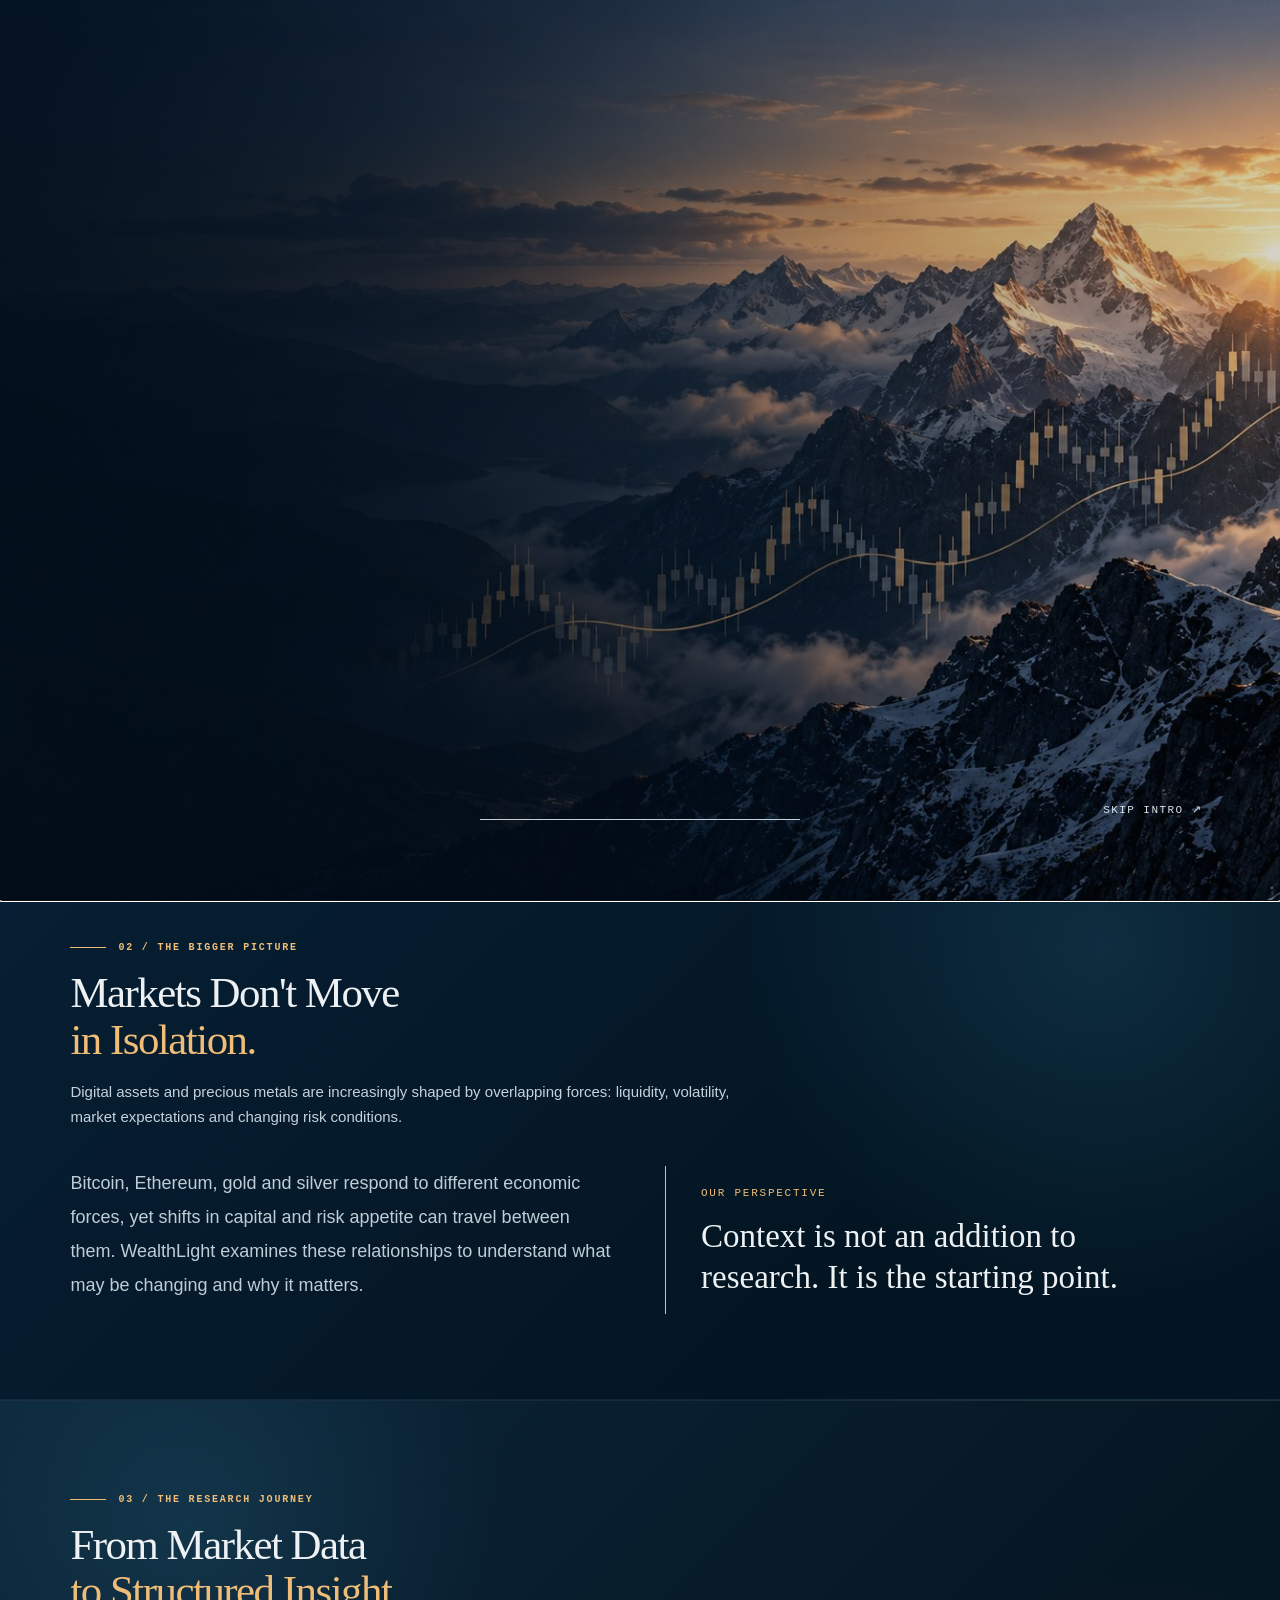
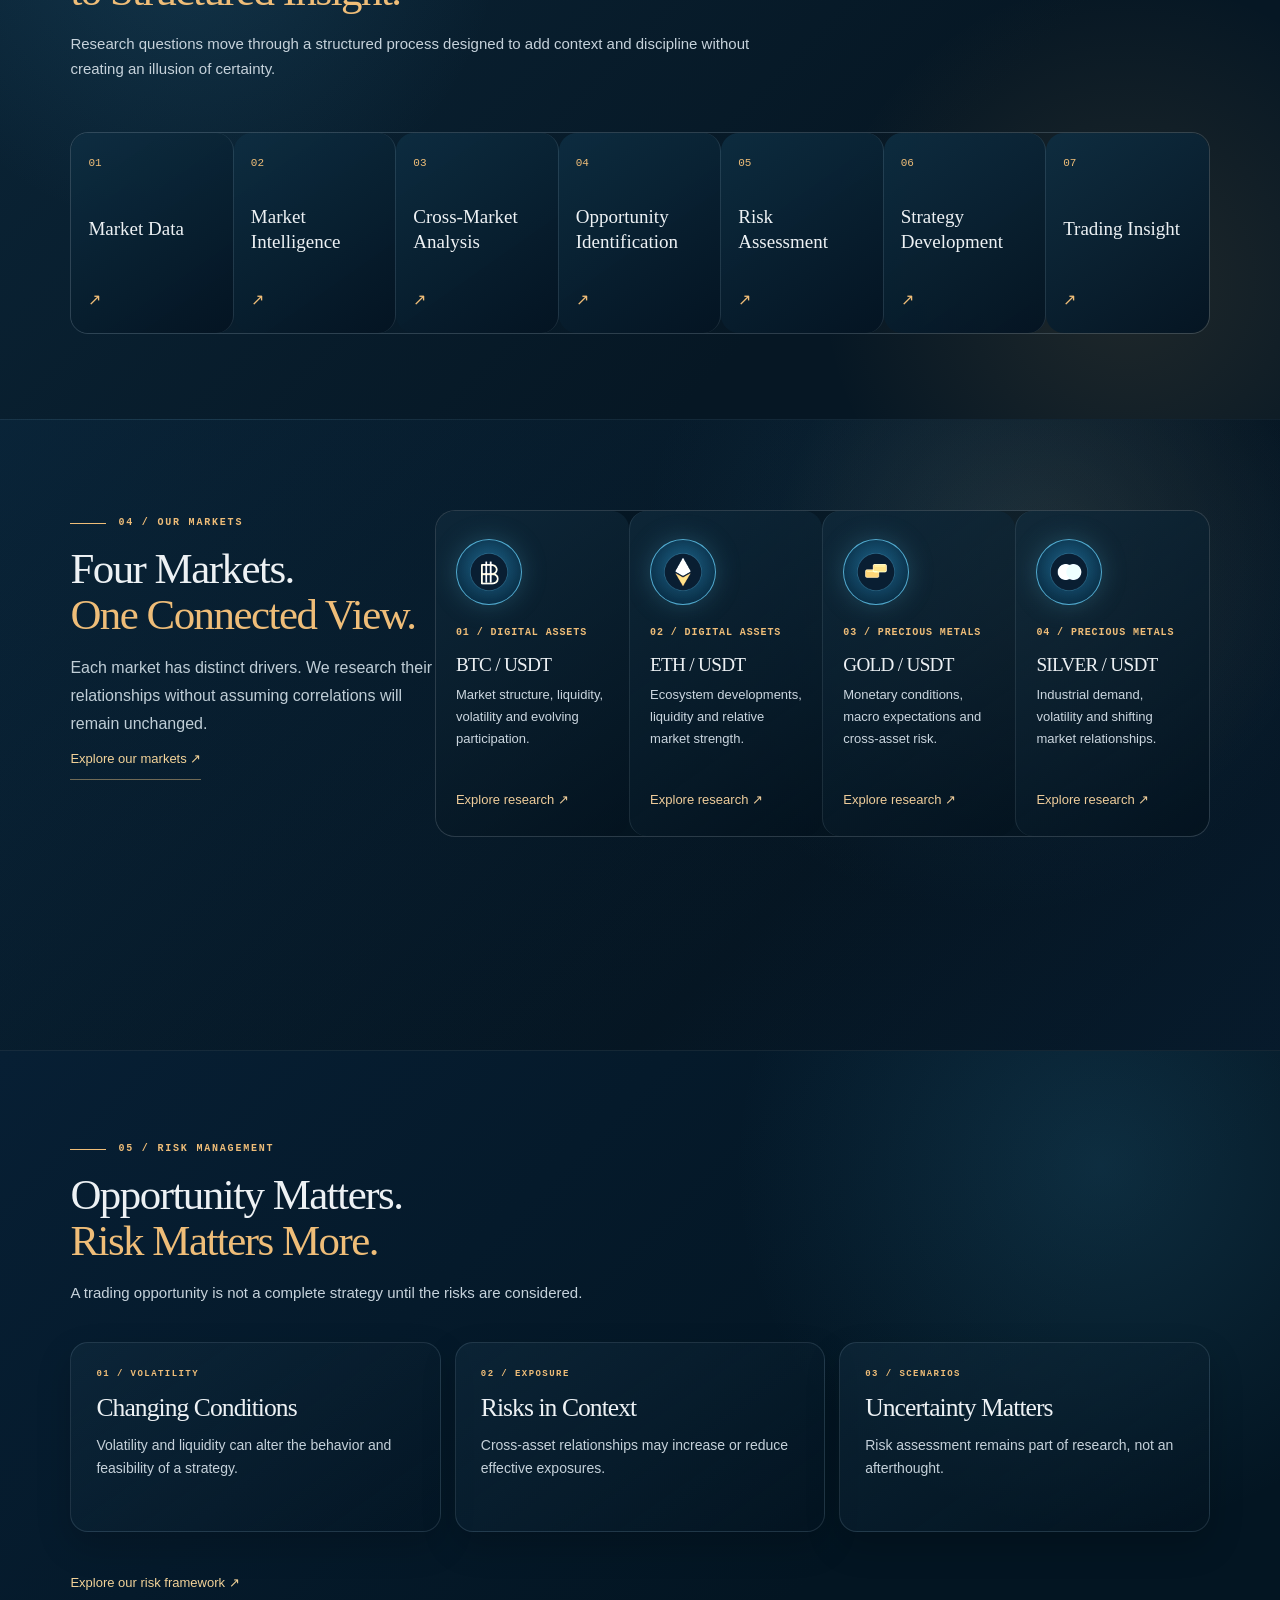
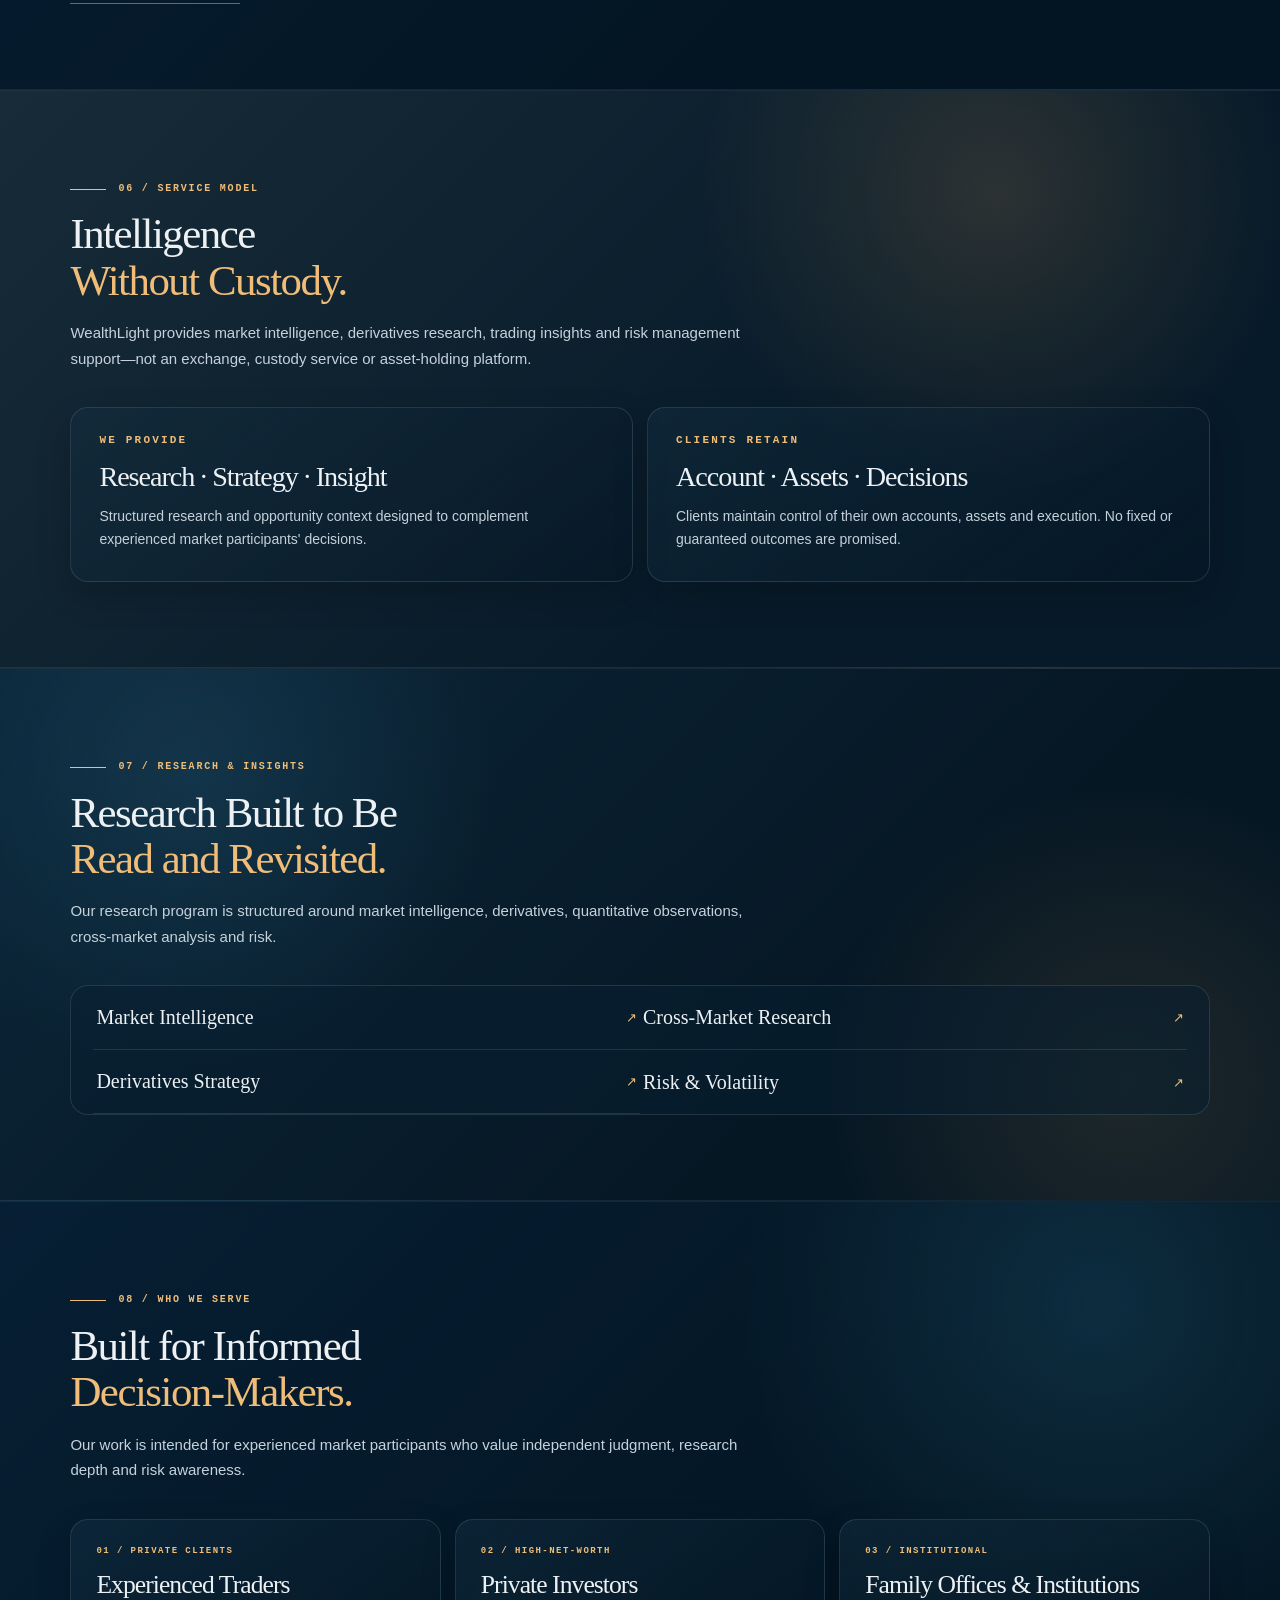
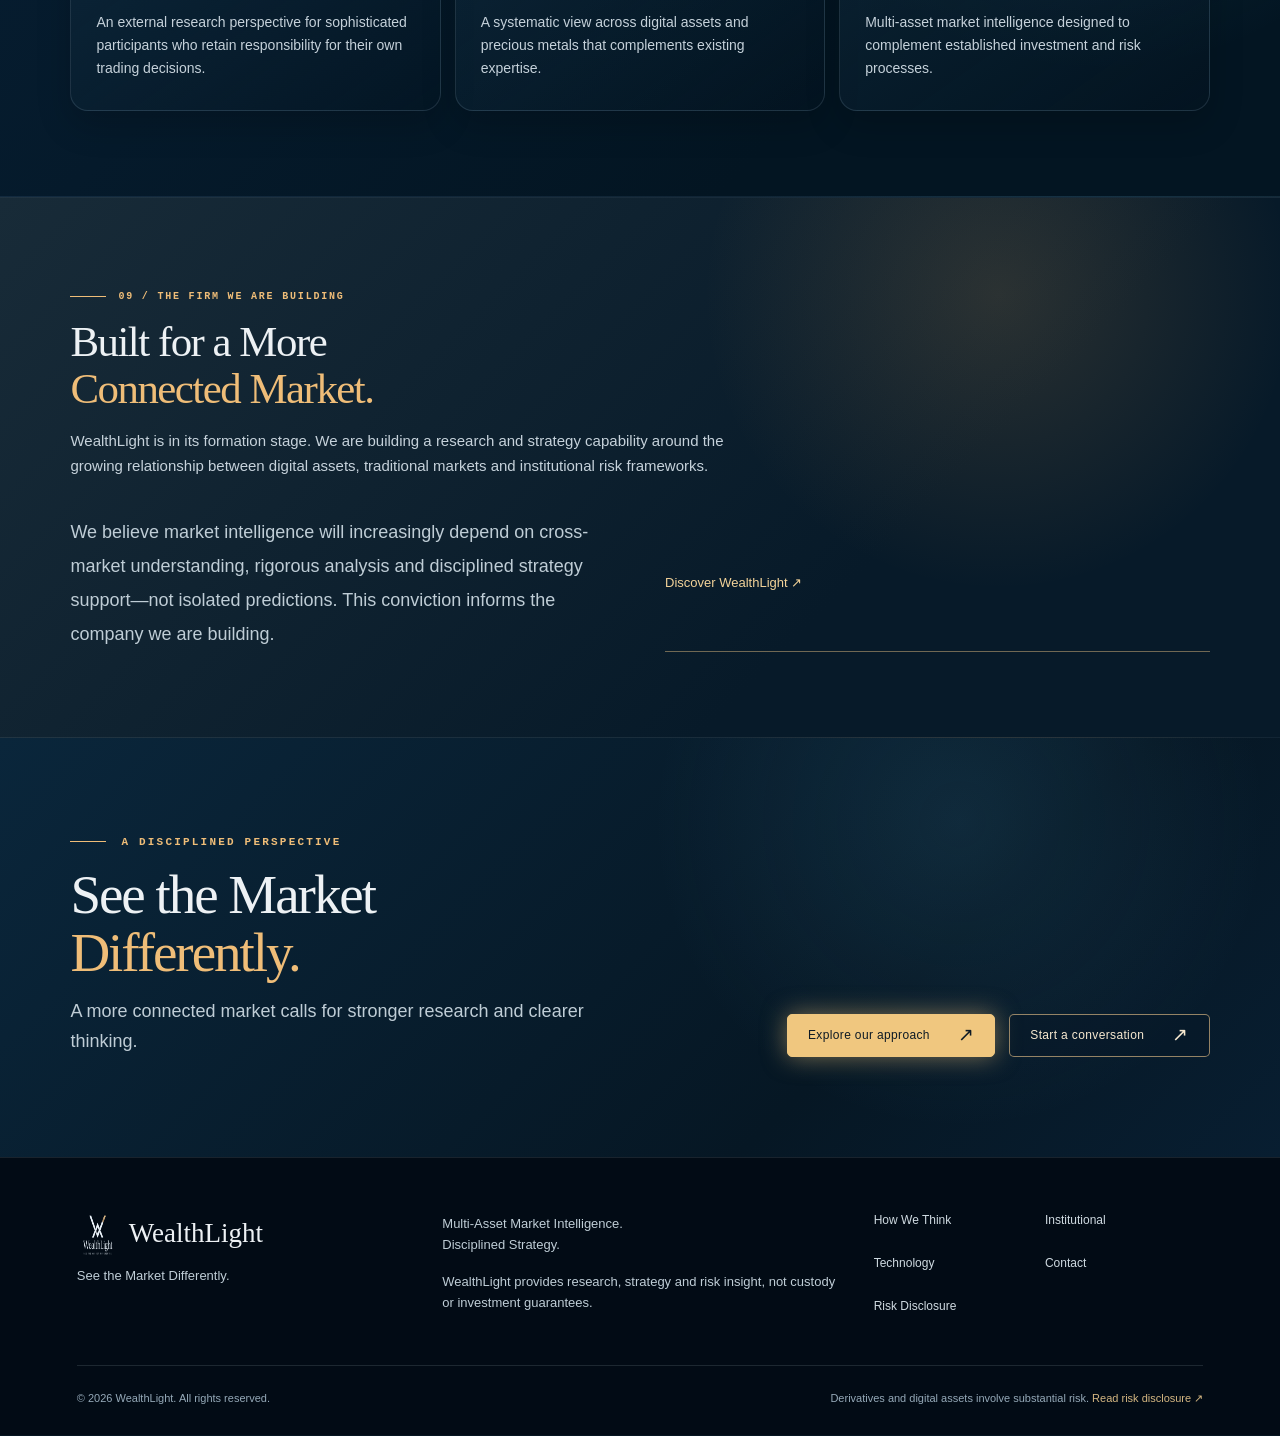
==== commit b6e1568f: "Refresh homepage background cleanup cache" ====
--- a/index.html
+++ b/index.html
@@ -1 +1 @@
-<!doctype html><html lang="en"><head><meta charset="UTF-8"><meta name="viewport" content="width=device-width,initial-scale=1"><meta name="theme-color" content="#061525"><meta name="description" content="WealthLight multi-asset market intelligence, derivatives strategy research and risk-aware trading insight."><title>Home | WealthLight</title><link rel="icon" type="image/png" href="/assets/wealthlight-symbol.png"><link rel="preload" as="image" href="/assets/wealthlight-logo-light.png"><link rel="stylesheet" href="/styles/site.css?v=wl3-intro"><link rel="stylesheet" href="/styles/editorial-v13.css?v=15"></head><body class="home wl-brand-photo" data-page="home"><header class="site-header" id="site-header"><a href="/index.html" class="brand" aria-label="WealthLight Home"><img src="/assets/wealthlight-symbol.png" class="brand-symbol" alt=""><span>WealthLight</span></a><button class="nav-toggle" type="button" aria-label="Open navigation" aria-controls="site-nav" aria-expanded="false"><span></span><span></span></button><nav class="site-nav" id="site-nav"><a href="/index.html" data-nav="index.html">Home</a><a href="/about.html" data-nav="about.html">About</a><a href="/capabilities.html" data-nav="capabilities.html">Capabilities</a><a href="/markets.html" data-nav="markets.html">Markets</a><a href="/strategies.html" data-nav="strategies.html">Strategies</a><a href="/research.html" data-nav="research.html">Research</a><a href="/risk.html" data-nav="risk.html">Risk</a><a class="nav-cta" href="/contact.html">Start a Conversation <span>↗</span></a></nav></header><div class="intro" id="intro" role="dialog" aria-label="WealthLight opening animation" aria-modal="true" tabindex="-1"><div class="intro-scene" aria-hidden="true"><div class="intro-scene-photo"></div></div><div class="intro-brand"><img src="/assets/wealthlight-logo-light.png" alt="WealthLight — See the Market Differently."></div><p class="intro-caption">MARKET INTELLIGENCE · STRATEGY · DISCIPLINE</p><div class="intro-progress" aria-hidden="true"><i></i></div><button type="button" class="intro-skip" id="intro-skip">SKIP INTRO ↗</button></div><main><section class="home-hero" id="home-hero"><div class="home-hero-photo"></div><div class="home-hero-shade"></div><div class="wl-market-identity" aria-hidden="true"><span class="wl-id-kicker">MULTI-ASSET RESEARCH</span><strong>Market structure.<br>Connected signals.</strong><span>BTC / ETH / GOLD / SILVER</span><span>LIQUIDITY · VOLATILITY · RISK</span></div><div class="shell hero-inner"><div class="hero-top"><p class="eyebrow">INDEPENDENT MULTI-ASSET RESEARCH</p><h1>See the Market<br><em>Differently.</em></h1><p>Independent research across digital assets and precious metals. We connect market structure, liquidity and risk to help experienced participants make informed decisions.</p><div class="hero-actions"><a class="button gold" href="/capabilities.html">Explore Our Approach <span>↗</span></a><a class="button ghost" href="/approach.html">Start a Conversation <span>↗</span></a></div></div><div class="hero-data" aria-hidden="true"><span>MARKET STRUCTURE</span><span>LIQUIDITY</span><span>RISK DISCIPLINE</span></div></div><div class="hero-pillars shell" id="approach"><article><img src="/assets/icon-observe.png" alt=""><div><span class="kicker">01 / OBSERVE</span><h3>Markets</h3><p>A connected perspective across digital assets and precious metals.</p><a href="/markets.html">View Markets ↗</a></div></article><article><img src="/assets/icon-connect.png" alt=""><div><span class="kicker">02 / CONNECT</span><h3>Research</h3><p>Evidence, context and clear questions guide every research view.</p><a href="/research.html">Our Research ↗</a></div></article><article><img src="/assets/icon-evaluate.png" alt=""><div><span class="kicker">03 / EVALUATE</span><h3>Strategies</h3><p>Evaluate opportunities against changing liquidity and risk conditions.</p><a href="/strategies.html">Our Strategies ↗</a></div></article><article><img src="/assets/icon-inform.png" alt=""><div><span class="kicker">04 / INFORM</span><h3>Risk</h3><p>Examine downside scenarios before an opportunity becomes a decision.</p><a href="/risk.html">Our Approach ↗</a></div></article></div></section><section class="wl-research-ribbon" aria-label="Research coverage"><div class="wl-ribbon-inner"><span class="wl-ribbon-heading">WEALTHLIGHT / RESEARCH UNIVERSE</span><div class="wl-ribbon-cell"><small>DIGITAL ASSET</small><b>Bitcoin</b></div><div class="wl-ribbon-cell"><small>DIGITAL ASSET</small><b>Ethereum</b></div><div class="wl-ribbon-cell"><small>PRECIOUS METAL</small><b>Gold</b></div><div class="wl-ribbon-cell"><small>PRECIOUS METAL</small><b>Silver</b></div></div></section><section class="content-section section-dark"><div class="shell"><div class="section-heading"><p class="eyebrow">02 / THE BIGGER PICTURE</p><h2>Markets Don't Move<br><em>in Isolation.</em></h2><p>Digital assets and precious metals are increasingly shaped by overlapping forces: liquidity, volatility, market expectations and changing risk conditions.</p></div><div class="wide-editorial"><p>Bitcoin, Ethereum, gold and silver respond to different economic forces, yet shifts in capital and risk appetite can travel between them. WealthLight examines these relationships to understand what may be changing and why it matters.</p><div class="editorial-quote"><span>OUR PERSPECTIVE</span><strong>Context is not an addition to research. It is the starting point.</strong></div></div></div></section><section class="content-section section-pattern"><div class="shell"><div class="section-heading"><p class="eyebrow">03 / THE RESEARCH JOURNEY</p><h2>From Market Data<br><em>to Structured Insight.</em></h2><p>Research questions move through a structured process designed to add context and discipline without creating an illusion of certainty.</p></div><div class="steps"><a href="/approach.html" class="step"><span>01</span><strong>Market Data</strong><i>↗</i></a><a href="/approach.html" class="step"><span>02</span><strong>Market Intelligence</strong><i>↗</i></a><a href="/approach.html" class="step"><span>03</span><strong>Cross-Market Analysis</strong><i>↗</i></a><a href="/approach.html" class="step"><span>04</span><strong>Opportunity Identification</strong><i>↗</i></a><a href="/approach.html" class="step"><span>05</span><strong>Risk Assessment</strong><i>↗</i></a><a href="/approach.html" class="step"><span>06</span><strong>Strategy Development</strong><i>↗</i></a><a href="/approach.html" class="step"><span>07</span><strong>Trading Insight</strong><i>↗</i></a></div></div></section><section class="market-stage" aria-label="Four markets — illustrative market artwork"><div class="market-stage-photo"></div><div class="shell market-stage-grid"><div class="market-stage-heading"><p class="eyebrow">04 / OUR MARKETS</p><h2>Four Markets.<br><em>One Connected View.</em></h2><p>Each market has distinct drivers. We research their relationships without assuming correlations will remain unchanged.</p><a href="/markets.html" class="text-link">Explore our markets ↗</a></div><div class="market-slices"><article class="market-slice"><img src="/assets/icon-btc.png" alt="" loading="lazy"><p class="kicker">01 / DIGITAL ASSETS</p><h3>BTC / USDT</h3><p>Market structure, liquidity, volatility and evolving participation.</p><a href="/research.html">Explore research ↗</a></article><article class="market-slice"><img src="/assets/icon-eth.png" alt="" loading="lazy"><p class="kicker">02 / DIGITAL ASSETS</p><h3>ETH / USDT</h3><p>Ecosystem developments, liquidity and relative market strength.</p><a href="/research.html">Explore research ↗</a></article><article class="market-slice"><img src="/assets/icon-gold.png" alt="" loading="lazy"><p class="kicker">03 / PRECIOUS METALS</p><h3>GOLD / USDT</h3><p>Monetary conditions, macro expectations and cross-asset risk.</p><a href="/research.html">Explore research ↗</a></article><article class="market-slice"><img src="/assets/icon-silver.png" alt="" loading="lazy"><p class="kicker">04 / PRECIOUS METALS</p><h3>SILVER / USDT</h3><p>Industrial demand, volatility and shifting market relationships.</p><a href="/research.html">Explore research ↗</a></article></div></div></section><section class="content-section section-dark"><div class="shell"><div class="section-heading"><p class="eyebrow">05 / RISK MANAGEMENT</p><h2>Opportunity Matters.<br><em>Risk Matters More.</em></h2><p>A trading opportunity is not a complete strategy until the risks are considered.</p></div><div class="three-col"><article class="line-column"><span class="kicker">01 / VOLATILITY</span><h3>Changing Conditions</h3><p>Volatility and liquidity can alter the behavior and feasibility of a strategy.</p></article><article class="line-column"><span class="kicker">02 / EXPOSURE</span><h3>Risks in Context</h3><p>Cross-asset relationships may increase or reduce effective exposures.</p></article><article class="line-column"><span class="kicker">03 / SCENARIOS</span><h3>Uncertainty Matters</h3><p>Risk assessment remains part of research, not an afterthought.</p></article></div><a class="text-link block-link" href="/risk.html">Explore our risk framework ↗</a></div></section><section class="content-section section-soft"><div class="shell"><div class="section-heading"><p class="eyebrow">06 / SERVICE MODEL</p><h2>Intelligence<br><em>Without Custody.</em></h2><p>WealthLight provides market intelligence, derivatives research, trading insights and risk management support—not an exchange, custody service or asset-holding platform.</p></div><div class="service-lines"><div><span class="kicker">WE PROVIDE</span><h3>Research · Strategy · Insight</h3><p>Structured research and opportunity context designed to complement experienced market participants' decisions.</p></div><div><span class="kicker">CLIENTS RETAIN</span><h3>Account · Assets · Decisions</h3><p>Clients maintain control of their own accounts, assets and execution. No fixed or guaranteed outcomes are promised.</p></div></div></div></section><section class="content-section section-pattern"><div class="shell"><div class="section-heading"><p class="eyebrow">07 / RESEARCH & INSIGHTS</p><h2>Research Built to Be<br><em>Read and Revisited.</em></h2><p>Our research program is structured around market intelligence, derivatives, quantitative observations, cross-market analysis and risk.</p></div><div class="research-links"><a href="/research.html">Market Intelligence <span>↗</span></a><a href="/research.html">Cross-Market Research <span>↗</span></a><a href="/research.html">Derivatives Strategy <span>↗</span></a><a href="/research.html">Risk & Volatility <span>↗</span></a></div></div></section><section class="content-section section-dark"><div class="shell"><div class="section-heading"><p class="eyebrow">08 / WHO WE SERVE</p><h2>Built for Informed<br><em>Decision-Makers.</em></h2><p>Our work is intended for experienced market participants who value independent judgment, research depth and risk awareness.</p></div><div class="three-col"><article class="line-column"><span class="kicker">01 / PRIVATE CLIENTS</span><h3>Experienced Traders</h3><p>An external research perspective for sophisticated participants who retain responsibility for their own trading decisions.</p></article><article class="line-column"><span class="kicker">02 / HIGH-NET-WORTH</span><h3>Private Investors</h3><p>A systematic view across digital assets and precious metals that complements existing expertise.</p></article><article class="line-column"><span class="kicker">03 / INSTITUTIONAL</span><h3>Family Offices & Institutions</h3><p>Multi-asset market intelligence designed to complement established investment and risk processes.</p></article></div></div></section><section class="content-section section-soft"><div class="shell"><div class="section-heading"><p class="eyebrow">09 / THE FIRM WE ARE BUILDING</p><h2>Built for a More<br><em>Connected Market.</em></h2><p>WealthLight is in its formation stage. We are building a research and strategy capability around the growing relationship between digital assets, traditional markets and institutional risk frameworks.</p></div><div class="wide-editorial"><p>We believe market intelligence will increasingly depend on cross-market understanding, rigorous analysis and disciplined strategy support—not isolated predictions. This conviction informs the company we are building.</p><a href="/about.html" class="text-link">Discover WealthLight ↗</a></div></div></section><section class="closing"><div class="shell closing-inner"><div><p class="eyebrow">A DISCIPLINED PERSPECTIVE</p><h2>See the Market<br><em>Differently.</em></h2><p>A more connected market calls for stronger research and clearer thinking.</p></div><div class="closing-actions"><a href="/approach.html" class="button gold">Explore our approach <span>↗</span></a><a href="/contact.html" class="button ghost">Start a conversation <span>↗</span></a></div></div></section></main><footer class="site-footer"><div class="footer-brand"><img src="/assets/wealthlight-logo-light.png" alt="WealthLight — See the Market Differently" loading="lazy"><strong>WealthLight</strong><p>See the Market Differently.</p></div><div class="footer-copy"><p>Multi-Asset Market Intelligence.<br>Disciplined Strategy.</p><p>WealthLight provides research, strategy and risk insight, not custody or investment guarantees.</p></div><nav aria-label="Footer navigation"><a href="/approach.html">How We Think</a><a href="/institutional.html">Institutional</a><a href="/technology.html">Technology</a><a href="/contact.html">Contact</a><a href="/disclosure.html">Risk Disclosure</a></nav><div class="footer-bottom"><span>© 2026 WealthLight. All rights reserved.</span><span>Derivatives and digital assets involve substantial risk. <a href="/disclosure.html">Read risk disclosure ↗</a></span></div></footer><script defer src="/scripts/site.js?v=intro-10-photo"></script></body></html>+<!doctype html><html lang="en"><head><meta charset="UTF-8"><meta name="viewport" content="width=device-width,initial-scale=1"><meta name="theme-color" content="#061525"><meta name="description" content="WealthLight multi-asset market intelligence, derivatives strategy research and risk-aware trading insight."><title>Home | WealthLight</title><link rel="icon" type="image/png" href="/assets/wealthlight-symbol.png"><link rel="preload" as="image" href="/assets/wealthlight-logo-light.png"><link rel="stylesheet" href="/styles/site.css?v=wl3-intro"><link rel="stylesheet" href="/styles/editorial-v13.css?v=16"></head><body class="home wl-brand-photo" data-page="home"><header class="site-header" id="site-header"><a href="/index.html" class="brand" aria-label="WealthLight Home"><img src="/assets/wealthlight-symbol.png" class="brand-symbol" alt=""><span>WealthLight</span></a><button class="nav-toggle" type="button" aria-label="Open navigation" aria-controls="site-nav" aria-expanded="false"><span></span><span></span></button><nav class="site-nav" id="site-nav"><a href="/index.html" data-nav="index.html">Home</a><a href="/about.html" data-nav="about.html">About</a><a href="/capabilities.html" data-nav="capabilities.html">Capabilities</a><a href="/markets.html" data-nav="markets.html">Markets</a><a href="/strategies.html" data-nav="strategies.html">Strategies</a><a href="/research.html" data-nav="research.html">Research</a><a href="/risk.html" data-nav="risk.html">Risk</a><a class="nav-cta" href="/contact.html">Start a Conversation <span>↗</span></a></nav></header><div class="intro" id="intro" role="dialog" aria-label="WealthLight opening animation" aria-modal="true" tabindex="-1"><div class="intro-scene" aria-hidden="true"><div class="intro-scene-photo"></div></div><div class="intro-brand"><img src="/assets/wealthlight-logo-light.png" alt="WealthLight — See the Market Differently."></div><p class="intro-caption">MARKET INTELLIGENCE · STRATEGY · DISCIPLINE</p><div class="intro-progress" aria-hidden="true"><i></i></div><button type="button" class="intro-skip" id="intro-skip">SKIP INTRO ↗</button></div><main><section class="home-hero" id="home-hero"><div class="home-hero-photo"></div><div class="home-hero-shade"></div><div class="wl-market-identity" aria-hidden="true"><span class="wl-id-kicker">MULTI-ASSET RESEARCH</span><strong>Market structure.<br>Connected signals.</strong><span>BTC / ETH / GOLD / SILVER</span><span>LIQUIDITY · VOLATILITY · RISK</span></div><div class="shell hero-inner"><div class="hero-top"><p class="eyebrow">INDEPENDENT MULTI-ASSET RESEARCH</p><h1>See the Market<br><em>Differently.</em></h1><p>Independent research across digital assets and precious metals. We connect market structure, liquidity and risk to help experienced participants make informed decisions.</p><div class="hero-actions"><a class="button gold" href="/capabilities.html">Explore Our Approach <span>↗</span></a><a class="button ghost" href="/approach.html">Start a Conversation <span>↗</span></a></div></div><div class="hero-data" aria-hidden="true"><span>MARKET STRUCTURE</span><span>LIQUIDITY</span><span>RISK DISCIPLINE</span></div></div><div class="hero-pillars shell" id="approach"><article><img src="/assets/icon-observe.png" alt=""><div><span class="kicker">01 / OBSERVE</span><h3>Markets</h3><p>A connected perspective across digital assets and precious metals.</p><a href="/markets.html">View Markets ↗</a></div></article><article><img src="/assets/icon-connect.png" alt=""><div><span class="kicker">02 / CONNECT</span><h3>Research</h3><p>Evidence, context and clear questions guide every research view.</p><a href="/research.html">Our Research ↗</a></div></article><article><img src="/assets/icon-evaluate.png" alt=""><div><span class="kicker">03 / EVALUATE</span><h3>Strategies</h3><p>Evaluate opportunities against changing liquidity and risk conditions.</p><a href="/strategies.html">Our Strategies ↗</a></div></article><article><img src="/assets/icon-inform.png" alt=""><div><span class="kicker">04 / INFORM</span><h3>Risk</h3><p>Examine downside scenarios before an opportunity becomes a decision.</p><a href="/risk.html">Our Approach ↗</a></div></article></div></section><section class="wl-research-ribbon" aria-label="Research coverage"><div class="wl-ribbon-inner"><span class="wl-ribbon-heading">WEALTHLIGHT / RESEARCH UNIVERSE</span><div class="wl-ribbon-cell"><small>DIGITAL ASSET</small><b>Bitcoin</b></div><div class="wl-ribbon-cell"><small>DIGITAL ASSET</small><b>Ethereum</b></div><div class="wl-ribbon-cell"><small>PRECIOUS METAL</small><b>Gold</b></div><div class="wl-ribbon-cell"><small>PRECIOUS METAL</small><b>Silver</b></div></div></section><section class="content-section section-dark"><div class="shell"><div class="section-heading"><p class="eyebrow">02 / THE BIGGER PICTURE</p><h2>Markets Don't Move<br><em>in Isolation.</em></h2><p>Digital assets and precious metals are increasingly shaped by overlapping forces: liquidity, volatility, market expectations and changing risk conditions.</p></div><div class="wide-editorial"><p>Bitcoin, Ethereum, gold and silver respond to different economic forces, yet shifts in capital and risk appetite can travel between them. WealthLight examines these relationships to understand what may be changing and why it matters.</p><div class="editorial-quote"><span>OUR PERSPECTIVE</span><strong>Context is not an addition to research. It is the starting point.</strong></div></div></div></section><section class="content-section section-pattern"><div class="shell"><div class="section-heading"><p class="eyebrow">03 / THE RESEARCH JOURNEY</p><h2>From Market Data<br><em>to Structured Insight.</em></h2><p>Research questions move through a structured process designed to add context and discipline without creating an illusion of certainty.</p></div><div class="steps"><a href="/approach.html" class="step"><span>01</span><strong>Market Data</strong><i>↗</i></a><a href="/approach.html" class="step"><span>02</span><strong>Market Intelligence</strong><i>↗</i></a><a href="/approach.html" class="step"><span>03</span><strong>Cross-Market Analysis</strong><i>↗</i></a><a href="/approach.html" class="step"><span>04</span><strong>Opportunity Identification</strong><i>↗</i></a><a href="/approach.html" class="step"><span>05</span><strong>Risk Assessment</strong><i>↗</i></a><a href="/approach.html" class="step"><span>06</span><strong>Strategy Development</strong><i>↗</i></a><a href="/approach.html" class="step"><span>07</span><strong>Trading Insight</strong><i>↗</i></a></div></div></section><section class="market-stage" aria-label="Four markets — illustrative market artwork"><div class="market-stage-photo"></div><div class="shell market-stage-grid"><div class="market-stage-heading"><p class="eyebrow">04 / OUR MARKETS</p><h2>Four Markets.<br><em>One Connected View.</em></h2><p>Each market has distinct drivers. We research their relationships without assuming correlations will remain unchanged.</p><a href="/markets.html" class="text-link">Explore our markets ↗</a></div><div class="market-slices"><article class="market-slice"><img src="/assets/icon-btc.png" alt="" loading="lazy"><p class="kicker">01 / DIGITAL ASSETS</p><h3>BTC / USDT</h3><p>Market structure, liquidity, volatility and evolving participation.</p><a href="/research.html">Explore research ↗</a></article><article class="market-slice"><img src="/assets/icon-eth.png" alt="" loading="lazy"><p class="kicker">02 / DIGITAL ASSETS</p><h3>ETH / USDT</h3><p>Ecosystem developments, liquidity and relative market strength.</p><a href="/research.html">Explore research ↗</a></article><article class="market-slice"><img src="/assets/icon-gold.png" alt="" loading="lazy"><p class="kicker">03 / PRECIOUS METALS</p><h3>GOLD / USDT</h3><p>Monetary conditions, macro expectations and cross-asset risk.</p><a href="/research.html">Explore research ↗</a></article><article class="market-slice"><img src="/assets/icon-silver.png" alt="" loading="lazy"><p class="kicker">04 / PRECIOUS METALS</p><h3>SILVER / USDT</h3><p>Industrial demand, volatility and shifting market relationships.</p><a href="/research.html">Explore research ↗</a></article></div></div></section><section class="content-section section-dark"><div class="shell"><div class="section-heading"><p class="eyebrow">05 / RISK MANAGEMENT</p><h2>Opportunity Matters.<br><em>Risk Matters More.</em></h2><p>A trading opportunity is not a complete strategy until the risks are considered.</p></div><div class="three-col"><article class="line-column"><span class="kicker">01 / VOLATILITY</span><h3>Changing Conditions</h3><p>Volatility and liquidity can alter the behavior and feasibility of a strategy.</p></article><article class="line-column"><span class="kicker">02 / EXPOSURE</span><h3>Risks in Context</h3><p>Cross-asset relationships may increase or reduce effective exposures.</p></article><article class="line-column"><span class="kicker">03 / SCENARIOS</span><h3>Uncertainty Matters</h3><p>Risk assessment remains part of research, not an afterthought.</p></article></div><a class="text-link block-link" href="/risk.html">Explore our risk framework ↗</a></div></section><section class="content-section section-soft"><div class="shell"><div class="section-heading"><p class="eyebrow">06 / SERVICE MODEL</p><h2>Intelligence<br><em>Without Custody.</em></h2><p>WealthLight provides market intelligence, derivatives research, trading insights and risk management support—not an exchange, custody service or asset-holding platform.</p></div><div class="service-lines"><div><span class="kicker">WE PROVIDE</span><h3>Research · Strategy · Insight</h3><p>Structured research and opportunity context designed to complement experienced market participants' decisions.</p></div><div><span class="kicker">CLIENTS RETAIN</span><h3>Account · Assets · Decisions</h3><p>Clients maintain control of their own accounts, assets and execution. No fixed or guaranteed outcomes are promised.</p></div></div></div></section><section class="content-section section-pattern"><div class="shell"><div class="section-heading"><p class="eyebrow">07 / RESEARCH & INSIGHTS</p><h2>Research Built to Be<br><em>Read and Revisited.</em></h2><p>Our research program is structured around market intelligence, derivatives, quantitative observations, cross-market analysis and risk.</p></div><div class="research-links"><a href="/research.html">Market Intelligence <span>↗</span></a><a href="/research.html">Cross-Market Research <span>↗</span></a><a href="/research.html">Derivatives Strategy <span>↗</span></a><a href="/research.html">Risk & Volatility <span>↗</span></a></div></div></section><section class="content-section section-dark"><div class="shell"><div class="section-heading"><p class="eyebrow">08 / WHO WE SERVE</p><h2>Built for Informed<br><em>Decision-Makers.</em></h2><p>Our work is intended for experienced market participants who value independent judgment, research depth and risk awareness.</p></div><div class="three-col"><article class="line-column"><span class="kicker">01 / PRIVATE CLIENTS</span><h3>Experienced Traders</h3><p>An external research perspective for sophisticated participants who retain responsibility for their own trading decisions.</p></article><article class="line-column"><span class="kicker">02 / HIGH-NET-WORTH</span><h3>Private Investors</h3><p>A systematic view across digital assets and precious metals that complements existing expertise.</p></article><article class="line-column"><span class="kicker">03 / INSTITUTIONAL</span><h3>Family Offices & Institutions</h3><p>Multi-asset market intelligence designed to complement established investment and risk processes.</p></article></div></div></section><section class="content-section section-soft"><div class="shell"><div class="section-heading"><p class="eyebrow">09 / THE FIRM WE ARE BUILDING</p><h2>Built for a More<br><em>Connected Market.</em></h2><p>WealthLight is in its formation stage. We are building a research and strategy capability around the growing relationship between digital assets, traditional markets and institutional risk frameworks.</p></div><div class="wide-editorial"><p>We believe market intelligence will increasingly depend on cross-market understanding, rigorous analysis and disciplined strategy support—not isolated predictions. This conviction informs the company we are building.</p><a href="/about.html" class="text-link">Discover WealthLight ↗</a></div></div></section><section class="closing"><div class="shell closing-inner"><div><p class="eyebrow">A DISCIPLINED PERSPECTIVE</p><h2>See the Market<br><em>Differently.</em></h2><p>A more connected market calls for stronger research and clearer thinking.</p></div><div class="closing-actions"><a href="/approach.html" class="button gold">Explore our approach <span>↗</span></a><a href="/contact.html" class="button ghost">Start a conversation <span>↗</span></a></div></div></section></main><footer class="site-footer"><div class="footer-brand"><img src="/assets/wealthlight-logo-light.png" alt="WealthLight — See the Market Differently" loading="lazy"><strong>WealthLight</strong><p>See the Market Differently.</p></div><div class="footer-copy"><p>Multi-Asset Market Intelligence.<br>Disciplined Strategy.</p><p>WealthLight provides research, strategy and risk insight, not custody or investment guarantees.</p></div><nav aria-label="Footer navigation"><a href="/approach.html">How We Think</a><a href="/institutional.html">Institutional</a><a href="/technology.html">Technology</a><a href="/contact.html">Contact</a><a href="/disclosure.html">Risk Disclosure</a></nav><div class="footer-bottom"><span>© 2026 WealthLight. All rights reserved.</span><span>Derivatives and digital assets involve substantial risk. <a href="/disclosure.html">Read risk disclosure ↗</a></span></div></footer><script defer src="/scripts/site.js?v=intro-10-photo"></script></body></html>
--- a/styles/editorial-v13.css
+++ b/styles/editorial-v13.css
@@ -255,3 +255,12 @@
 body .content-section.section-soft::after{background-image:radial-gradient(circle at 78% 18%,rgba(221,164,91,.16),transparent 27%),linear-gradient(135deg,#182b38,#071a29 68%)!important;background-color:#071a29!important}
 body .content-section.section-pattern::after{background-image:radial-gradient(circle at 15% 20%,rgba(65,148,188,.16),transparent 26%),radial-gradient(circle at 88% 78%,rgba(215,163,89,.12),transparent 25%),linear-gradient(135deg,#0b2639,#061724 68%)!important;background-color:#061724!important}
 body .content-section:not(.section-dark):not(.section-soft):not(.section-pattern)::after{background-image:radial-gradient(circle at 82% 25%,rgba(37,112,149,.15),transparent 30%),linear-gradient(135deg,#0b2235,#061724 72%)!important;background-color:#061724!important}
+/* Highest-specificity homepage cleanup: remove legacy image backgrounds from the actual sections too. */
+html body.home main .content-section{background-image:none!important;background-color:#061724!important}
+html body.home main .content-section.section-dark{background:radial-gradient(circle at 86% 18%,rgba(54,139,176,.2),transparent 30%),linear-gradient(135deg,#071f34,#031522 70%)!important}
+html body.home main .content-section.section-soft{background:radial-gradient(circle at 78% 18%,rgba(221,164,91,.16),transparent 27%),linear-gradient(135deg,#182b38,#071a29 68%)!important}
+html body.home main .content-section.section-pattern{background:radial-gradient(circle at 15% 20%,rgba(65,148,188,.16),transparent 26%),radial-gradient(circle at 88% 78%,rgba(215,163,89,.12),transparent 25%),linear-gradient(135deg,#0b2639,#061724 68%)!important}
+html body.home main .content-section::after{background-image:none!important;background-color:transparent!important}
+html body.home main .content-section.section-dark::after{background-image:radial-gradient(circle at 86% 18%,rgba(54,139,176,.2),transparent 30%),linear-gradient(135deg,#071f34,#031522 70%)!important}
+html body.home main .content-section.section-soft::after{background-image:radial-gradient(circle at 78% 18%,rgba(221,164,91,.16),transparent 27%),linear-gradient(135deg,#182b38,#071a29 68%)!important}
+html body.home main .content-section.section-pattern::after{background-image:radial-gradient(circle at 15% 20%,rgba(65,148,188,.16),transparent 26%),radial-gradient(circle at 88% 78%,rgba(215,163,89,.12),transparent 25%),linear-gradient(135deg,#0b2639,#061724 68%)!important}
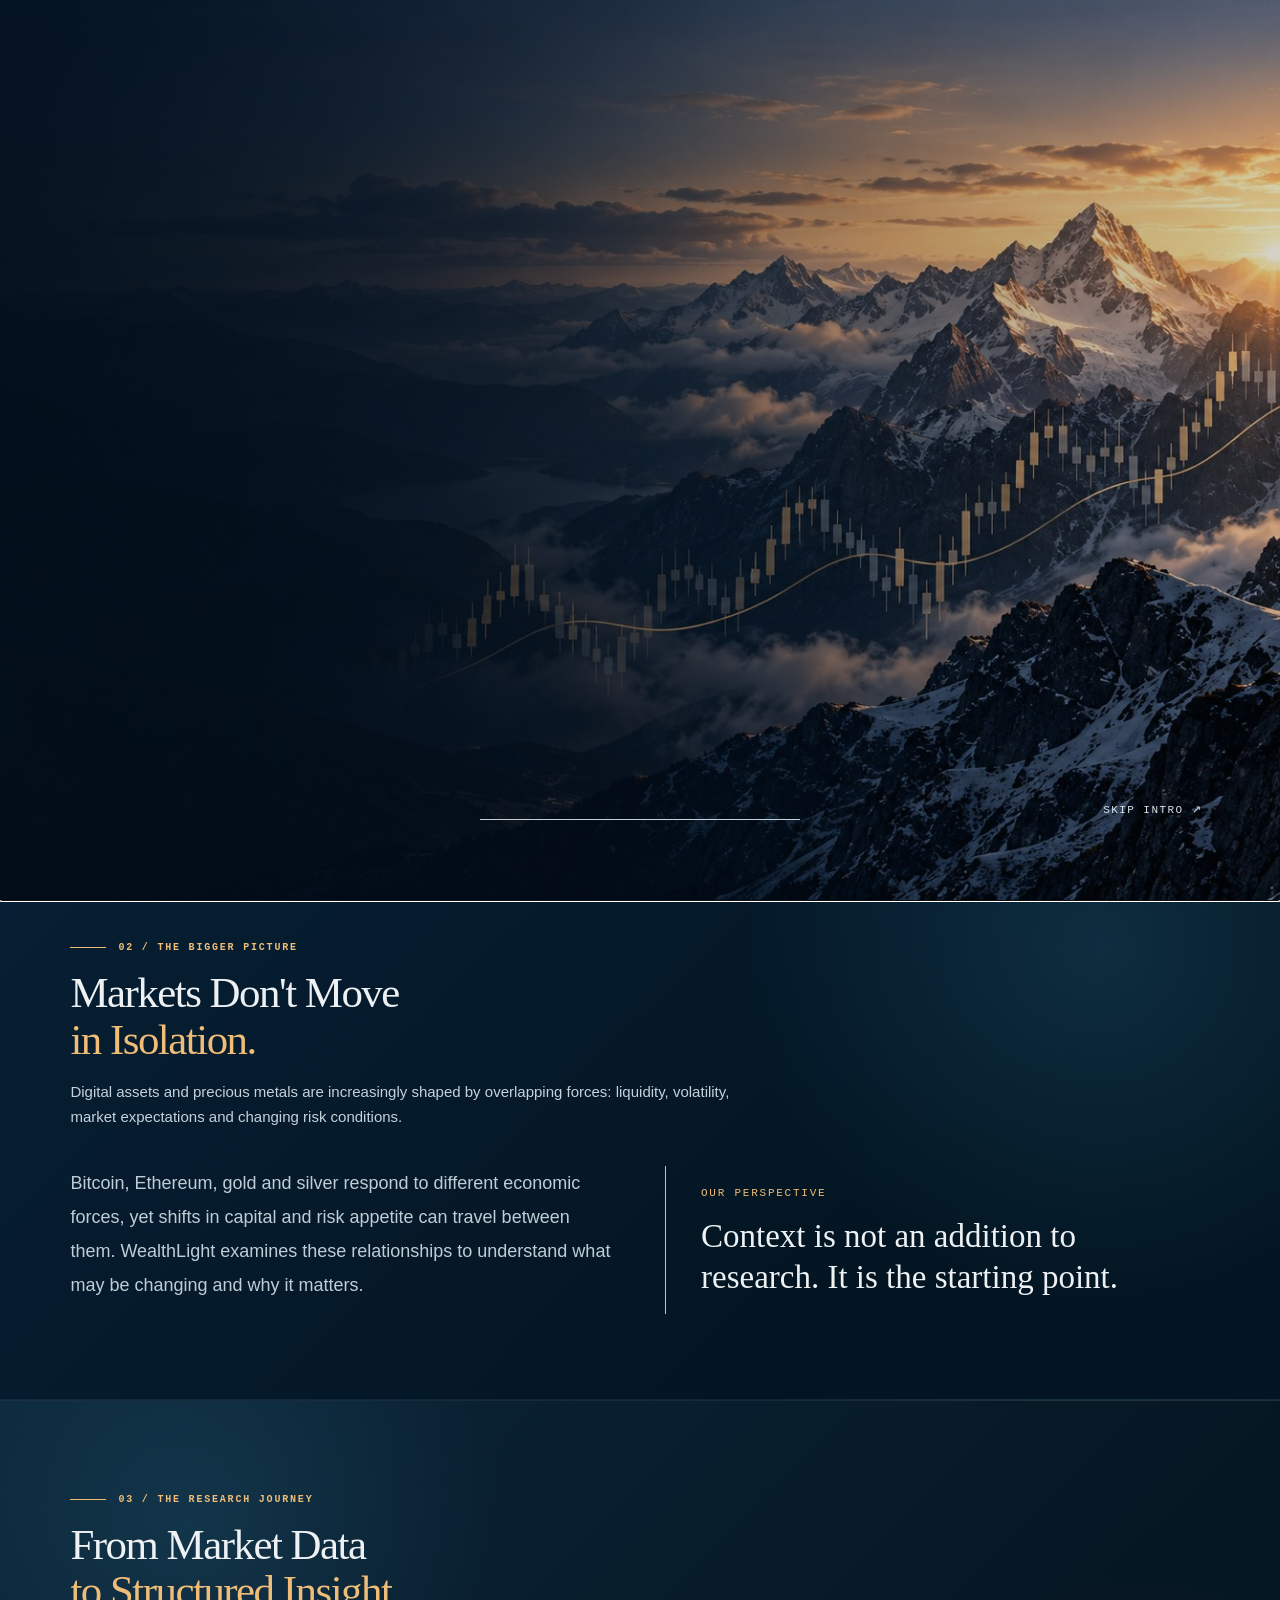
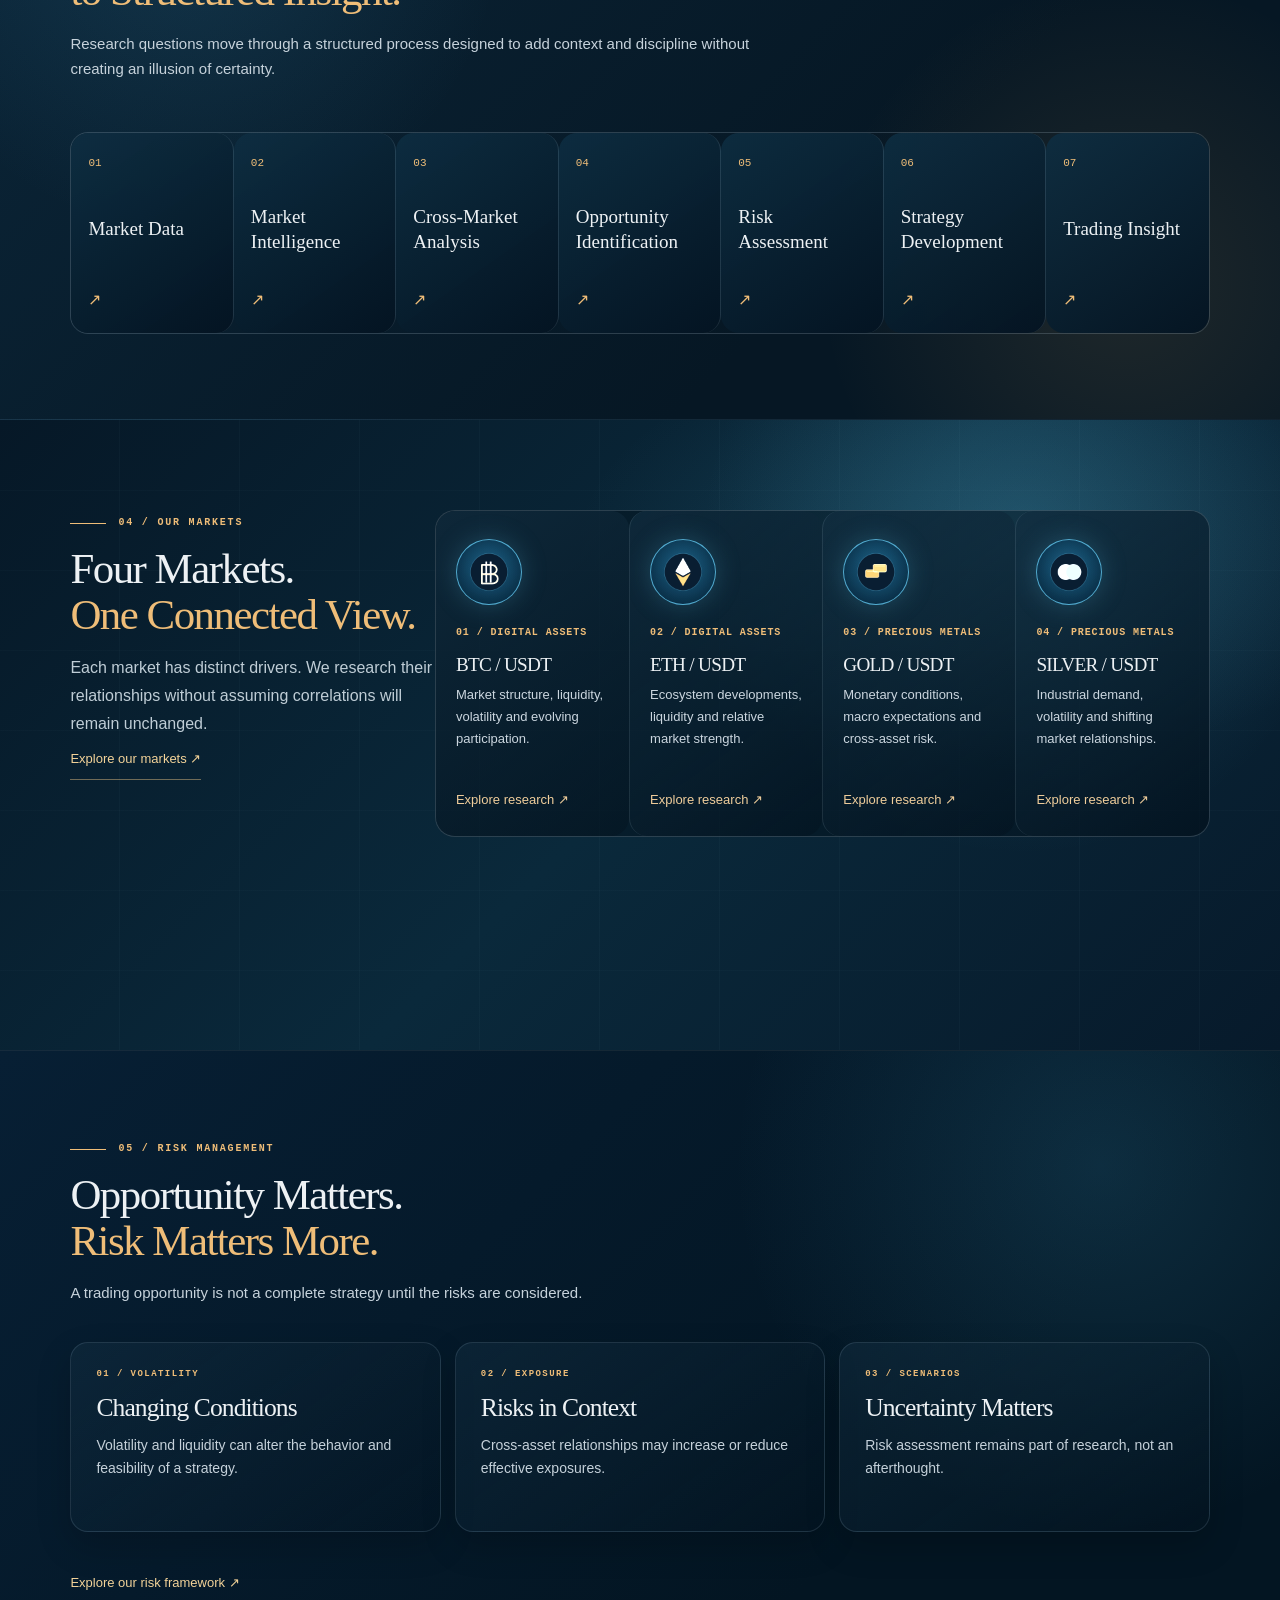
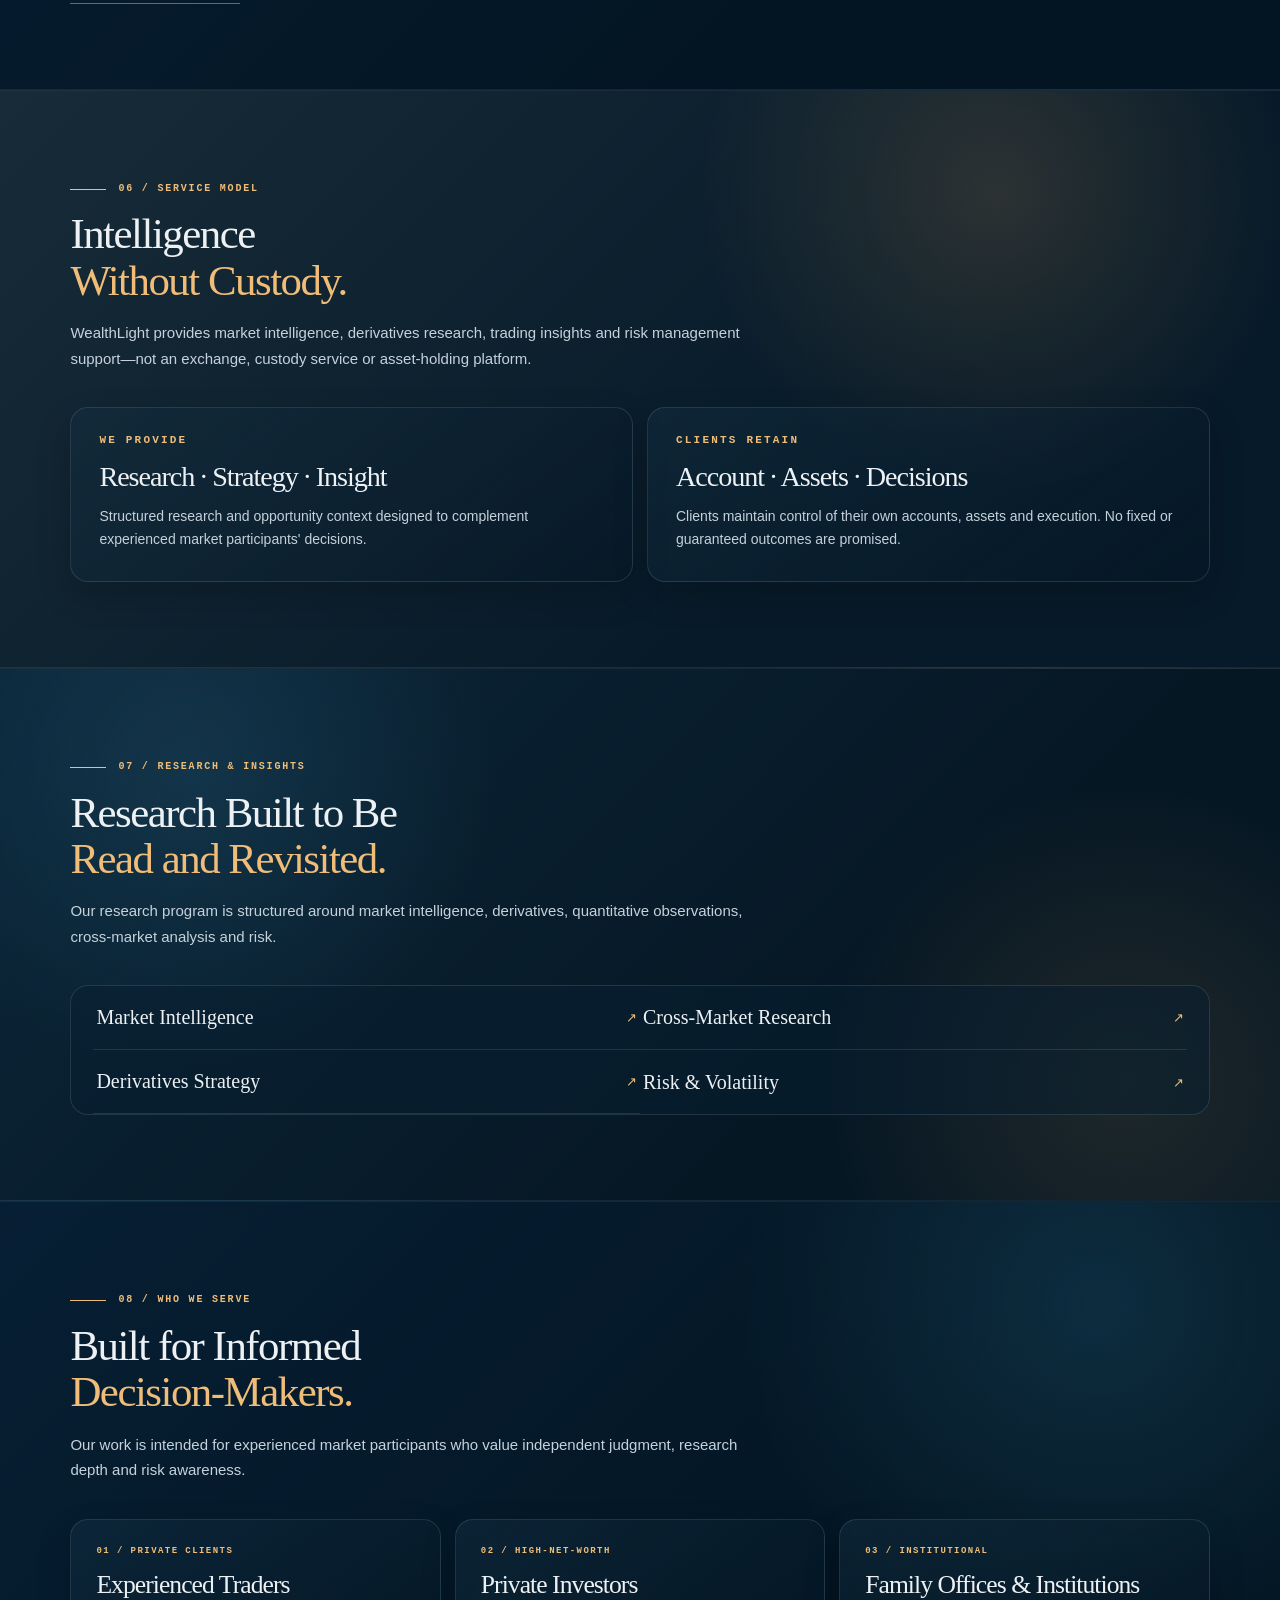
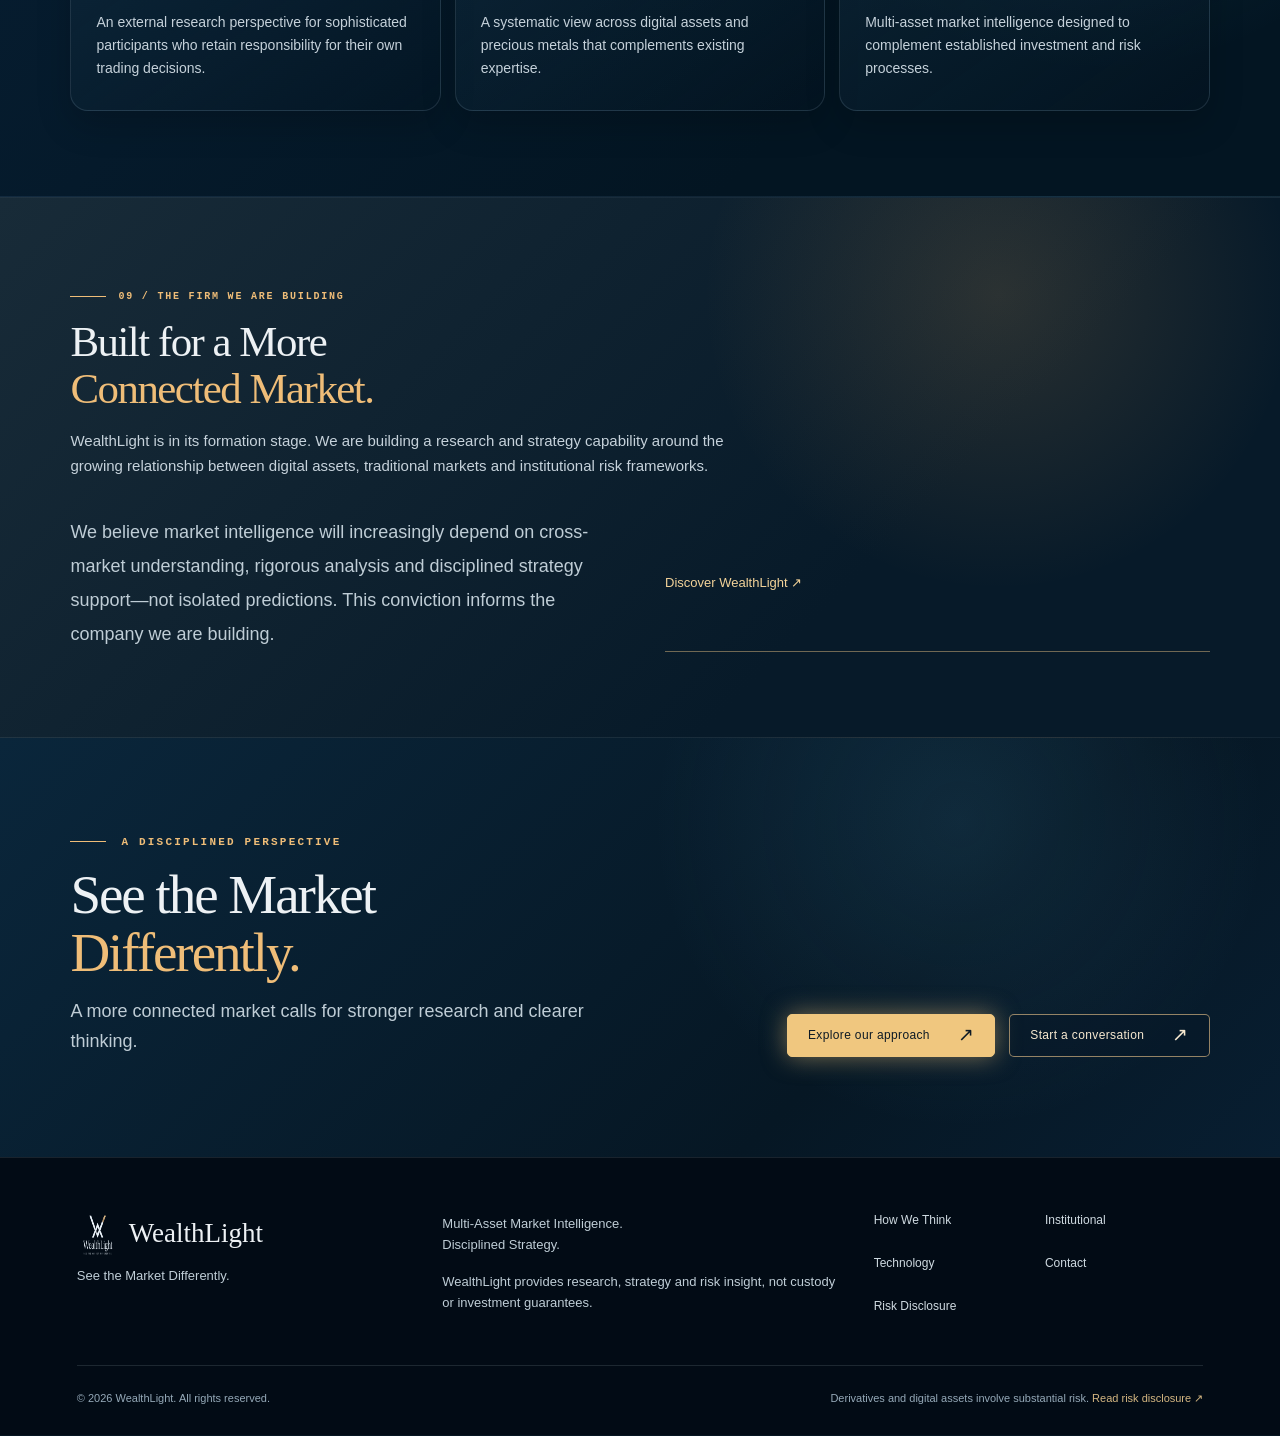
==== commit 94d617d0: "Bust stylesheet cache for differentiated section visuals" ====
--- a/index.html
+++ b/index.html
@@ -1 +1 @@
-<!doctype html><html lang="en"><head><meta charset="UTF-8"><meta name="viewport" content="width=device-width,initial-scale=1"><meta name="theme-color" content="#061525"><meta name="description" content="WealthLight multi-asset market intelligence, derivatives strategy research and risk-aware trading insight."><title>Home | WealthLight</title><link rel="icon" type="image/png" href="/assets/wealthlight-symbol.png"><link rel="preload" as="image" href="/assets/wealthlight-logo-light.png"><link rel="stylesheet" href="/styles/site.css?v=wl3-intro"><link rel="stylesheet" href="/styles/editorial-v13.css?v=16"></head><body class="home wl-brand-photo" data-page="home"><header class="site-header" id="site-header"><a href="/index.html" class="brand" aria-label="WealthLight Home"><img src="/assets/wealthlight-symbol.png" class="brand-symbol" alt=""><span>WealthLight</span></a><button class="nav-toggle" type="button" aria-label="Open navigation" aria-controls="site-nav" aria-expanded="false"><span></span><span></span></button><nav class="site-nav" id="site-nav"><a href="/index.html" data-nav="index.html">Home</a><a href="/about.html" data-nav="about.html">About</a><a href="/capabilities.html" data-nav="capabilities.html">Capabilities</a><a href="/markets.html" data-nav="markets.html">Markets</a><a href="/strategies.html" data-nav="strategies.html">Strategies</a><a href="/research.html" data-nav="research.html">Research</a><a href="/risk.html" data-nav="risk.html">Risk</a><a class="nav-cta" href="/contact.html">Start a Conversation <span>↗</span></a></nav></header><div class="intro" id="intro" role="dialog" aria-label="WealthLight opening animation" aria-modal="true" tabindex="-1"><div class="intro-scene" aria-hidden="true"><div class="intro-scene-photo"></div></div><div class="intro-brand"><img src="/assets/wealthlight-logo-light.png" alt="WealthLight — See the Market Differently."></div><p class="intro-caption">MARKET INTELLIGENCE · STRATEGY · DISCIPLINE</p><div class="intro-progress" aria-hidden="true"><i></i></div><button type="button" class="intro-skip" id="intro-skip">SKIP INTRO ↗</button></div><main><section class="home-hero" id="home-hero"><div class="home-hero-photo"></div><div class="home-hero-shade"></div><div class="wl-market-identity" aria-hidden="true"><span class="wl-id-kicker">MULTI-ASSET RESEARCH</span><strong>Market structure.<br>Connected signals.</strong><span>BTC / ETH / GOLD / SILVER</span><span>LIQUIDITY · VOLATILITY · RISK</span></div><div class="shell hero-inner"><div class="hero-top"><p class="eyebrow">INDEPENDENT MULTI-ASSET RESEARCH</p><h1>See the Market<br><em>Differently.</em></h1><p>Independent research across digital assets and precious metals. We connect market structure, liquidity and risk to help experienced participants make informed decisions.</p><div class="hero-actions"><a class="button gold" href="/capabilities.html">Explore Our Approach <span>↗</span></a><a class="button ghost" href="/approach.html">Start a Conversation <span>↗</span></a></div></div><div class="hero-data" aria-hidden="true"><span>MARKET STRUCTURE</span><span>LIQUIDITY</span><span>RISK DISCIPLINE</span></div></div><div class="hero-pillars shell" id="approach"><article><img src="/assets/icon-observe.png" alt=""><div><span class="kicker">01 / OBSERVE</span><h3>Markets</h3><p>A connected perspective across digital assets and precious metals.</p><a href="/markets.html">View Markets ↗</a></div></article><article><img src="/assets/icon-connect.png" alt=""><div><span class="kicker">02 / CONNECT</span><h3>Research</h3><p>Evidence, context and clear questions guide every research view.</p><a href="/research.html">Our Research ↗</a></div></article><article><img src="/assets/icon-evaluate.png" alt=""><div><span class="kicker">03 / EVALUATE</span><h3>Strategies</h3><p>Evaluate opportunities against changing liquidity and risk conditions.</p><a href="/strategies.html">Our Strategies ↗</a></div></article><article><img src="/assets/icon-inform.png" alt=""><div><span class="kicker">04 / INFORM</span><h3>Risk</h3><p>Examine downside scenarios before an opportunity becomes a decision.</p><a href="/risk.html">Our Approach ↗</a></div></article></div></section><section class="wl-research-ribbon" aria-label="Research coverage"><div class="wl-ribbon-inner"><span class="wl-ribbon-heading">WEALTHLIGHT / RESEARCH UNIVERSE</span><div class="wl-ribbon-cell"><small>DIGITAL ASSET</small><b>Bitcoin</b></div><div class="wl-ribbon-cell"><small>DIGITAL ASSET</small><b>Ethereum</b></div><div class="wl-ribbon-cell"><small>PRECIOUS METAL</small><b>Gold</b></div><div class="wl-ribbon-cell"><small>PRECIOUS METAL</small><b>Silver</b></div></div></section><section class="content-section section-dark"><div class="shell"><div class="section-heading"><p class="eyebrow">02 / THE BIGGER PICTURE</p><h2>Markets Don't Move<br><em>in Isolation.</em></h2><p>Digital assets and precious metals are increasingly shaped by overlapping forces: liquidity, volatility, market expectations and changing risk conditions.</p></div><div class="wide-editorial"><p>Bitcoin, Ethereum, gold and silver respond to different economic forces, yet shifts in capital and risk appetite can travel between them. WealthLight examines these relationships to understand what may be changing and why it matters.</p><div class="editorial-quote"><span>OUR PERSPECTIVE</span><strong>Context is not an addition to research. It is the starting point.</strong></div></div></div></section><section class="content-section section-pattern"><div class="shell"><div class="section-heading"><p class="eyebrow">03 / THE RESEARCH JOURNEY</p><h2>From Market Data<br><em>to Structured Insight.</em></h2><p>Research questions move through a structured process designed to add context and discipline without creating an illusion of certainty.</p></div><div class="steps"><a href="/approach.html" class="step"><span>01</span><strong>Market Data</strong><i>↗</i></a><a href="/approach.html" class="step"><span>02</span><strong>Market Intelligence</strong><i>↗</i></a><a href="/approach.html" class="step"><span>03</span><strong>Cross-Market Analysis</strong><i>↗</i></a><a href="/approach.html" class="step"><span>04</span><strong>Opportunity Identification</strong><i>↗</i></a><a href="/approach.html" class="step"><span>05</span><strong>Risk Assessment</strong><i>↗</i></a><a href="/approach.html" class="step"><span>06</span><strong>Strategy Development</strong><i>↗</i></a><a href="/approach.html" class="step"><span>07</span><strong>Trading Insight</strong><i>↗</i></a></div></div></section><section class="market-stage" aria-label="Four markets — illustrative market artwork"><div class="market-stage-photo"></div><div class="shell market-stage-grid"><div class="market-stage-heading"><p class="eyebrow">04 / OUR MARKETS</p><h2>Four Markets.<br><em>One Connected View.</em></h2><p>Each market has distinct drivers. We research their relationships without assuming correlations will remain unchanged.</p><a href="/markets.html" class="text-link">Explore our markets ↗</a></div><div class="market-slices"><article class="market-slice"><img src="/assets/icon-btc.png" alt="" loading="lazy"><p class="kicker">01 / DIGITAL ASSETS</p><h3>BTC / USDT</h3><p>Market structure, liquidity, volatility and evolving participation.</p><a href="/research.html">Explore research ↗</a></article><article class="market-slice"><img src="/assets/icon-eth.png" alt="" loading="lazy"><p class="kicker">02 / DIGITAL ASSETS</p><h3>ETH / USDT</h3><p>Ecosystem developments, liquidity and relative market strength.</p><a href="/research.html">Explore research ↗</a></article><article class="market-slice"><img src="/assets/icon-gold.png" alt="" loading="lazy"><p class="kicker">03 / PRECIOUS METALS</p><h3>GOLD / USDT</h3><p>Monetary conditions, macro expectations and cross-asset risk.</p><a href="/research.html">Explore research ↗</a></article><article class="market-slice"><img src="/assets/icon-silver.png" alt="" loading="lazy"><p class="kicker">04 / PRECIOUS METALS</p><h3>SILVER / USDT</h3><p>Industrial demand, volatility and shifting market relationships.</p><a href="/research.html">Explore research ↗</a></article></div></div></section><section class="content-section section-dark"><div class="shell"><div class="section-heading"><p class="eyebrow">05 / RISK MANAGEMENT</p><h2>Opportunity Matters.<br><em>Risk Matters More.</em></h2><p>A trading opportunity is not a complete strategy until the risks are considered.</p></div><div class="three-col"><article class="line-column"><span class="kicker">01 / VOLATILITY</span><h3>Changing Conditions</h3><p>Volatility and liquidity can alter the behavior and feasibility of a strategy.</p></article><article class="line-column"><span class="kicker">02 / EXPOSURE</span><h3>Risks in Context</h3><p>Cross-asset relationships may increase or reduce effective exposures.</p></article><article class="line-column"><span class="kicker">03 / SCENARIOS</span><h3>Uncertainty Matters</h3><p>Risk assessment remains part of research, not an afterthought.</p></article></div><a class="text-link block-link" href="/risk.html">Explore our risk framework ↗</a></div></section><section class="content-section section-soft"><div class="shell"><div class="section-heading"><p class="eyebrow">06 / SERVICE MODEL</p><h2>Intelligence<br><em>Without Custody.</em></h2><p>WealthLight provides market intelligence, derivatives research, trading insights and risk management support—not an exchange, custody service or asset-holding platform.</p></div><div class="service-lines"><div><span class="kicker">WE PROVIDE</span><h3>Research · Strategy · Insight</h3><p>Structured research and opportunity context designed to complement experienced market participants' decisions.</p></div><div><span class="kicker">CLIENTS RETAIN</span><h3>Account · Assets · Decisions</h3><p>Clients maintain control of their own accounts, assets and execution. No fixed or guaranteed outcomes are promised.</p></div></div></div></section><section class="content-section section-pattern"><div class="shell"><div class="section-heading"><p class="eyebrow">07 / RESEARCH & INSIGHTS</p><h2>Research Built to Be<br><em>Read and Revisited.</em></h2><p>Our research program is structured around market intelligence, derivatives, quantitative observations, cross-market analysis and risk.</p></div><div class="research-links"><a href="/research.html">Market Intelligence <span>↗</span></a><a href="/research.html">Cross-Market Research <span>↗</span></a><a href="/research.html">Derivatives Strategy <span>↗</span></a><a href="/research.html">Risk & Volatility <span>↗</span></a></div></div></section><section class="content-section section-dark"><div class="shell"><div class="section-heading"><p class="eyebrow">08 / WHO WE SERVE</p><h2>Built for Informed<br><em>Decision-Makers.</em></h2><p>Our work is intended for experienced market participants who value independent judgment, research depth and risk awareness.</p></div><div class="three-col"><article class="line-column"><span class="kicker">01 / PRIVATE CLIENTS</span><h3>Experienced Traders</h3><p>An external research perspective for sophisticated participants who retain responsibility for their own trading decisions.</p></article><article class="line-column"><span class="kicker">02 / HIGH-NET-WORTH</span><h3>Private Investors</h3><p>A systematic view across digital assets and precious metals that complements existing expertise.</p></article><article class="line-column"><span class="kicker">03 / INSTITUTIONAL</span><h3>Family Offices & Institutions</h3><p>Multi-asset market intelligence designed to complement established investment and risk processes.</p></article></div></div></section><section class="content-section section-soft"><div class="shell"><div class="section-heading"><p class="eyebrow">09 / THE FIRM WE ARE BUILDING</p><h2>Built for a More<br><em>Connected Market.</em></h2><p>WealthLight is in its formation stage. We are building a research and strategy capability around the growing relationship between digital assets, traditional markets and institutional risk frameworks.</p></div><div class="wide-editorial"><p>We believe market intelligence will increasingly depend on cross-market understanding, rigorous analysis and disciplined strategy support—not isolated predictions. This conviction informs the company we are building.</p><a href="/about.html" class="text-link">Discover WealthLight ↗</a></div></div></section><section class="closing"><div class="shell closing-inner"><div><p class="eyebrow">A DISCIPLINED PERSPECTIVE</p><h2>See the Market<br><em>Differently.</em></h2><p>A more connected market calls for stronger research and clearer thinking.</p></div><div class="closing-actions"><a href="/approach.html" class="button gold">Explore our approach <span>↗</span></a><a href="/contact.html" class="button ghost">Start a conversation <span>↗</span></a></div></div></section></main><footer class="site-footer"><div class="footer-brand"><img src="/assets/wealthlight-logo-light.png" alt="WealthLight — See the Market Differently" loading="lazy"><strong>WealthLight</strong><p>See the Market Differently.</p></div><div class="footer-copy"><p>Multi-Asset Market Intelligence.<br>Disciplined Strategy.</p><p>WealthLight provides research, strategy and risk insight, not custody or investment guarantees.</p></div><nav aria-label="Footer navigation"><a href="/approach.html">How We Think</a><a href="/institutional.html">Institutional</a><a href="/technology.html">Technology</a><a href="/contact.html">Contact</a><a href="/disclosure.html">Risk Disclosure</a></nav><div class="footer-bottom"><span>© 2026 WealthLight. All rights reserved.</span><span>Derivatives and digital assets involve substantial risk. <a href="/disclosure.html">Read risk disclosure ↗</a></span></div></footer><script defer src="/scripts/site.js?v=intro-10-photo"></script></body></html>+<!doctype html><html lang="en"><head><meta charset="UTF-8"><meta name="viewport" content="width=device-width,initial-scale=1"><meta name="theme-color" content="#061525"><meta name="description" content="WealthLight multi-asset market intelligence, derivatives strategy research and risk-aware trading insight."><title>Home | WealthLight</title><link rel="icon" type="image/png" href="/assets/wealthlight-symbol.png"><link rel="preload" as="image" href="/assets/wealthlight-logo-light.png"><link rel="stylesheet" href="/styles/site.css?v=wl3-intro"><link rel="stylesheet" href="/styles/editorial-v13.css?v=17"></head><body class="home wl-brand-photo" data-page="home"><header class="site-header" id="site-header"><a href="/index.html" class="brand" aria-label="WealthLight Home"><img src="/assets/wealthlight-symbol.png" class="brand-symbol" alt=""><span>WealthLight</span></a><button class="nav-toggle" type="button" aria-label="Open navigation" aria-controls="site-nav" aria-expanded="false"><span></span><span></span></button><nav class="site-nav" id="site-nav"><a href="/index.html" data-nav="index.html">Home</a><a href="/about.html" data-nav="about.html">About</a><a href="/capabilities.html" data-nav="capabilities.html">Capabilities</a><a href="/markets.html" data-nav="markets.html">Markets</a><a href="/strategies.html" data-nav="strategies.html">Strategies</a><a href="/research.html" data-nav="research.html">Research</a><a href="/risk.html" data-nav="risk.html">Risk</a><a class="nav-cta" href="/contact.html">Start a Conversation <span>↗</span></a></nav></header><div class="intro" id="intro" role="dialog" aria-label="WealthLight opening animation" aria-modal="true" tabindex="-1"><div class="intro-scene" aria-hidden="true"><div class="intro-scene-photo"></div></div><div class="intro-brand"><img src="/assets/wealthlight-logo-light.png" alt="WealthLight — See the Market Differently."></div><p class="intro-caption">MARKET INTELLIGENCE · STRATEGY · DISCIPLINE</p><div class="intro-progress" aria-hidden="true"><i></i></div><button type="button" class="intro-skip" id="intro-skip">SKIP INTRO ↗</button></div><main><section class="home-hero" id="home-hero"><div class="home-hero-photo"></div><div class="home-hero-shade"></div><div class="wl-market-identity" aria-hidden="true"><span class="wl-id-kicker">MULTI-ASSET RESEARCH</span><strong>Market structure.<br>Connected signals.</strong><span>BTC / ETH / GOLD / SILVER</span><span>LIQUIDITY · VOLATILITY · RISK</span></div><div class="shell hero-inner"><div class="hero-top"><p class="eyebrow">INDEPENDENT MULTI-ASSET RESEARCH</p><h1>See the Market<br><em>Differently.</em></h1><p>Independent research across digital assets and precious metals. We connect market structure, liquidity and risk to help experienced participants make informed decisions.</p><div class="hero-actions"><a class="button gold" href="/capabilities.html">Explore Our Approach <span>↗</span></a><a class="button ghost" href="/approach.html">Start a Conversation <span>↗</span></a></div></div><div class="hero-data" aria-hidden="true"><span>MARKET STRUCTURE</span><span>LIQUIDITY</span><span>RISK DISCIPLINE</span></div></div><div class="hero-pillars shell" id="approach"><article><img src="/assets/icon-observe.png" alt=""><div><span class="kicker">01 / OBSERVE</span><h3>Markets</h3><p>A connected perspective across digital assets and precious metals.</p><a href="/markets.html">View Markets ↗</a></div></article><article><img src="/assets/icon-connect.png" alt=""><div><span class="kicker">02 / CONNECT</span><h3>Research</h3><p>Evidence, context and clear questions guide every research view.</p><a href="/research.html">Our Research ↗</a></div></article><article><img src="/assets/icon-evaluate.png" alt=""><div><span class="kicker">03 / EVALUATE</span><h3>Strategies</h3><p>Evaluate opportunities against changing liquidity and risk conditions.</p><a href="/strategies.html">Our Strategies ↗</a></div></article><article><img src="/assets/icon-inform.png" alt=""><div><span class="kicker">04 / INFORM</span><h3>Risk</h3><p>Examine downside scenarios before an opportunity becomes a decision.</p><a href="/risk.html">Our Approach ↗</a></div></article></div></section><section class="wl-research-ribbon" aria-label="Research coverage"><div class="wl-ribbon-inner"><span class="wl-ribbon-heading">WEALTHLIGHT / RESEARCH UNIVERSE</span><div class="wl-ribbon-cell"><small>DIGITAL ASSET</small><b>Bitcoin</b></div><div class="wl-ribbon-cell"><small>DIGITAL ASSET</small><b>Ethereum</b></div><div class="wl-ribbon-cell"><small>PRECIOUS METAL</small><b>Gold</b></div><div class="wl-ribbon-cell"><small>PRECIOUS METAL</small><b>Silver</b></div></div></section><section class="content-section section-dark"><div class="shell"><div class="section-heading"><p class="eyebrow">02 / THE BIGGER PICTURE</p><h2>Markets Don't Move<br><em>in Isolation.</em></h2><p>Digital assets and precious metals are increasingly shaped by overlapping forces: liquidity, volatility, market expectations and changing risk conditions.</p></div><div class="wide-editorial"><p>Bitcoin, Ethereum, gold and silver respond to different economic forces, yet shifts in capital and risk appetite can travel between them. WealthLight examines these relationships to understand what may be changing and why it matters.</p><div class="editorial-quote"><span>OUR PERSPECTIVE</span><strong>Context is not an addition to research. It is the starting point.</strong></div></div></div></section><section class="content-section section-pattern"><div class="shell"><div class="section-heading"><p class="eyebrow">03 / THE RESEARCH JOURNEY</p><h2>From Market Data<br><em>to Structured Insight.</em></h2><p>Research questions move through a structured process designed to add context and discipline without creating an illusion of certainty.</p></div><div class="steps"><a href="/approach.html" class="step"><span>01</span><strong>Market Data</strong><i>↗</i></a><a href="/approach.html" class="step"><span>02</span><strong>Market Intelligence</strong><i>↗</i></a><a href="/approach.html" class="step"><span>03</span><strong>Cross-Market Analysis</strong><i>↗</i></a><a href="/approach.html" class="step"><span>04</span><strong>Opportunity Identification</strong><i>↗</i></a><a href="/approach.html" class="step"><span>05</span><strong>Risk Assessment</strong><i>↗</i></a><a href="/approach.html" class="step"><span>06</span><strong>Strategy Development</strong><i>↗</i></a><a href="/approach.html" class="step"><span>07</span><strong>Trading Insight</strong><i>↗</i></a></div></div></section><section class="market-stage" aria-label="Four markets — illustrative market artwork"><div class="market-stage-photo"></div><div class="shell market-stage-grid"><div class="market-stage-heading"><p class="eyebrow">04 / OUR MARKETS</p><h2>Four Markets.<br><em>One Connected View.</em></h2><p>Each market has distinct drivers. We research their relationships without assuming correlations will remain unchanged.</p><a href="/markets.html" class="text-link">Explore our markets ↗</a></div><div class="market-slices"><article class="market-slice"><img src="/assets/icon-btc.png" alt="" loading="lazy"><p class="kicker">01 / DIGITAL ASSETS</p><h3>BTC / USDT</h3><p>Market structure, liquidity, volatility and evolving participation.</p><a href="/research.html">Explore research ↗</a></article><article class="market-slice"><img src="/assets/icon-eth.png" alt="" loading="lazy"><p class="kicker">02 / DIGITAL ASSETS</p><h3>ETH / USDT</h3><p>Ecosystem developments, liquidity and relative market strength.</p><a href="/research.html">Explore research ↗</a></article><article class="market-slice"><img src="/assets/icon-gold.png" alt="" loading="lazy"><p class="kicker">03 / PRECIOUS METALS</p><h3>GOLD / USDT</h3><p>Monetary conditions, macro expectations and cross-asset risk.</p><a href="/research.html">Explore research ↗</a></article><article class="market-slice"><img src="/assets/icon-silver.png" alt="" loading="lazy"><p class="kicker">04 / PRECIOUS METALS</p><h3>SILVER / USDT</h3><p>Industrial demand, volatility and shifting market relationships.</p><a href="/research.html">Explore research ↗</a></article></div></div></section><section class="content-section section-dark"><div class="shell"><div class="section-heading"><p class="eyebrow">05 / RISK MANAGEMENT</p><h2>Opportunity Matters.<br><em>Risk Matters More.</em></h2><p>A trading opportunity is not a complete strategy until the risks are considered.</p></div><div class="three-col"><article class="line-column"><span class="kicker">01 / VOLATILITY</span><h3>Changing Conditions</h3><p>Volatility and liquidity can alter the behavior and feasibility of a strategy.</p></article><article class="line-column"><span class="kicker">02 / EXPOSURE</span><h3>Risks in Context</h3><p>Cross-asset relationships may increase or reduce effective exposures.</p></article><article class="line-column"><span class="kicker">03 / SCENARIOS</span><h3>Uncertainty Matters</h3><p>Risk assessment remains part of research, not an afterthought.</p></article></div><a class="text-link block-link" href="/risk.html">Explore our risk framework ↗</a></div></section><section class="content-section section-soft"><div class="shell"><div class="section-heading"><p class="eyebrow">06 / SERVICE MODEL</p><h2>Intelligence<br><em>Without Custody.</em></h2><p>WealthLight provides market intelligence, derivatives research, trading insights and risk management support—not an exchange, custody service or asset-holding platform.</p></div><div class="service-lines"><div><span class="kicker">WE PROVIDE</span><h3>Research · Strategy · Insight</h3><p>Structured research and opportunity context designed to complement experienced market participants' decisions.</p></div><div><span class="kicker">CLIENTS RETAIN</span><h3>Account · Assets · Decisions</h3><p>Clients maintain control of their own accounts, assets and execution. No fixed or guaranteed outcomes are promised.</p></div></div></div></section><section class="content-section section-pattern"><div class="shell"><div class="section-heading"><p class="eyebrow">07 / RESEARCH & INSIGHTS</p><h2>Research Built to Be<br><em>Read and Revisited.</em></h2><p>Our research program is structured around market intelligence, derivatives, quantitative observations, cross-market analysis and risk.</p></div><div class="research-links"><a href="/research.html">Market Intelligence <span>↗</span></a><a href="/research.html">Cross-Market Research <span>↗</span></a><a href="/research.html">Derivatives Strategy <span>↗</span></a><a href="/research.html">Risk & Volatility <span>↗</span></a></div></div></section><section class="content-section section-dark"><div class="shell"><div class="section-heading"><p class="eyebrow">08 / WHO WE SERVE</p><h2>Built for Informed<br><em>Decision-Makers.</em></h2><p>Our work is intended for experienced market participants who value independent judgment, research depth and risk awareness.</p></div><div class="three-col"><article class="line-column"><span class="kicker">01 / PRIVATE CLIENTS</span><h3>Experienced Traders</h3><p>An external research perspective for sophisticated participants who retain responsibility for their own trading decisions.</p></article><article class="line-column"><span class="kicker">02 / HIGH-NET-WORTH</span><h3>Private Investors</h3><p>A systematic view across digital assets and precious metals that complements existing expertise.</p></article><article class="line-column"><span class="kicker">03 / INSTITUTIONAL</span><h3>Family Offices & Institutions</h3><p>Multi-asset market intelligence designed to complement established investment and risk processes.</p></article></div></div></section><section class="content-section section-soft"><div class="shell"><div class="section-heading"><p class="eyebrow">09 / THE FIRM WE ARE BUILDING</p><h2>Built for a More<br><em>Connected Market.</em></h2><p>WealthLight is in its formation stage. We are building a research and strategy capability around the growing relationship between digital assets, traditional markets and institutional risk frameworks.</p></div><div class="wide-editorial"><p>We believe market intelligence will increasingly depend on cross-market understanding, rigorous analysis and disciplined strategy support—not isolated predictions. This conviction informs the company we are building.</p><a href="/about.html" class="text-link">Discover WealthLight ↗</a></div></div></section><section class="closing"><div class="shell closing-inner"><div><p class="eyebrow">A DISCIPLINED PERSPECTIVE</p><h2>See the Market<br><em>Differently.</em></h2><p>A more connected market calls for stronger research and clearer thinking.</p></div><div class="closing-actions"><a href="/approach.html" class="button gold">Explore our approach <span>↗</span></a><a href="/contact.html" class="button ghost">Start a conversation <span>↗</span></a></div></div></section></main><footer class="site-footer"><div class="footer-brand"><img src="/assets/wealthlight-logo-light.png" alt="WealthLight — See the Market Differently" loading="lazy"><strong>WealthLight</strong><p>See the Market Differently.</p></div><div class="footer-copy"><p>Multi-Asset Market Intelligence.<br>Disciplined Strategy.</p><p>WealthLight provides research, strategy and risk insight, not custody or investment guarantees.</p></div><nav aria-label="Footer navigation"><a href="/approach.html">How We Think</a><a href="/institutional.html">Institutional</a><a href="/technology.html">Technology</a><a href="/contact.html">Contact</a><a href="/disclosure.html">Risk Disclosure</a></nav><div class="footer-bottom"><span>© 2026 WealthLight. All rights reserved.</span><span>Derivatives and digital assets involve substantial risk. <a href="/disclosure.html">Read risk disclosure ↗</a></span></div></footer><script defer src="/scripts/site.js?v=intro-10-photo"></script></body></html>
--- a/styles/editorial-v13.css
+++ b/styles/editorial-v13.css
@@ -264,3 +264,19 @@
 html body.home main .content-section.section-dark::after{background-image:radial-gradient(circle at 86% 18%,rgba(54,139,176,.2),transparent 30%),linear-gradient(135deg,#071f34,#031522 70%)!important}
 html body.home main .content-section.section-soft::after{background-image:radial-gradient(circle at 78% 18%,rgba(221,164,91,.16),transparent 27%),linear-gradient(135deg,#182b38,#071a29 68%)!important}
 html body.home main .content-section.section-pattern::after{background-image:radial-gradient(circle at 15% 20%,rgba(65,148,188,.16),transparent 26%),radial-gradient(circle at 88% 78%,rgba(215,163,89,.12),transparent 25%),linear-gradient(135deg,#0b2639,#061724 68%)!important}
+
+
+/* v14: each homepage block gets its own visual language; no repeated photo bands. */
+body.home main > .content-section:nth-of-type(3){background:radial-gradient(circle at 82% 16%,rgba(74,164,204,.22),transparent 28%),linear-gradient(128deg,#071d31 0%,#061522 56%,#0a2638 100%)!important;background-image:radial-gradient(circle at 82% 16%,rgba(74,164,204,.22),transparent 28%),linear-gradient(128deg,#071d31 0%,#061522 56%,#0a2638 100%)!important}
+body.home main > .content-section:nth-of-type(3)::after{background:linear-gradient(115deg,transparent 0 48%,rgba(116,191,218,.08) 49%,transparent 50% 100%),radial-gradient(circle at 86% 22%,rgba(74,164,204,.16),transparent 28%)!important;background-image:linear-gradient(115deg,transparent 0 48%,rgba(116,191,218,.08) 49%,transparent 50% 100%),radial-gradient(circle at 86% 22%,rgba(74,164,204,.16),transparent 28%)!important}
+body.home main > .content-section:nth-of-type(4){background:radial-gradient(circle at 14% 82%,rgba(232,178,105,.16),transparent 25%),linear-gradient(145deg,#182b38 0%,#0c2132 55%,#071724 100%)!important;background-image:radial-gradient(circle at 14% 82%,rgba(232,178,105,.16),transparent 25%),linear-gradient(145deg,#182b38 0%,#0c2132 55%,#071724 100%)!important}
+body.home main > .content-section:nth-of-type(4)::after{background:radial-gradient(circle at 15% 78%,rgba(232,178,105,.12),transparent 23%),linear-gradient(160deg,transparent 0 72%,rgba(232,178,105,.09) 72.5%,transparent 73%)!important;background-image:radial-gradient(circle at 15% 78%,rgba(232,178,105,.12),transparent 23%),linear-gradient(160deg,transparent 0 72%,rgba(232,178,105,.09) 72.5%,transparent 73%)!important}
+body.home main > .market-stage:nth-of-type(5){background:radial-gradient(ellipse at 78% 20%,rgba(82,176,210,.18),transparent 30%),linear-gradient(135deg,#061827 0%,#0a293b 52%,#071a2b 100%)!important}
+body.home main > .market-stage:nth-of-type(5)::after{background:repeating-linear-gradient(90deg,transparent 0,transparent 119px,rgba(151,209,224,.055) 120px),repeating-linear-gradient(0deg,transparent 0,transparent 79px,rgba(151,209,224,.045) 80px),radial-gradient(circle at 80% 18%,rgba(82,176,210,.2),transparent 28%)!important;background-image:repeating-linear-gradient(90deg,transparent 0,transparent 119px,rgba(151,209,224,.055) 120px),repeating-linear-gradient(0deg,transparent 0,transparent 79px,rgba(151,209,224,.045) 80px),radial-gradient(circle at 80% 18%,rgba(82,176,210,.2),transparent 28%)!important}
+body.home main > .content-section:nth-of-type(6){background:radial-gradient(circle at 86% 18%,rgba(201,109,101,.13),transparent 23%),linear-gradient(132deg,#241f2b 0%,#111c2b 52%,#071724 100%)!important;background-image:radial-gradient(circle at 86% 18%,rgba(201,109,101,.13),transparent 23%),linear-gradient(132deg,#241f2b 0%,#111c2b 52%,#071724 100%)!important}
+body.home main > .content-section:nth-of-type(6)::after{background:linear-gradient(155deg,transparent 0 62%,rgba(201,109,101,.08) 62.5%,transparent 63%),radial-gradient(circle at 86% 18%,rgba(201,109,101,.12),transparent 24%)!important;background-image:linear-gradient(155deg,transparent 0 62%,rgba(201,109,101,.08) 62.5%,transparent 63%),radial-gradient(circle at 86% 18%,rgba(201,109,101,.12),transparent 24%)!important}
+body[data-page="capabilities"] .page-hero .scene-photo{background-image:linear-gradient(115deg,rgba(4,18,31,.3),transparent 58%),url('/assets/research-light-trails.png?v=2')!important;background-position:center!important}
+body[data-page="markets"] .page-hero .scene-photo{background-image:linear-gradient(115deg,rgba(4,18,31,.24),transparent 58%),url('/assets/markets-light-trails.png?v=2')!important;background-position:center!important}
+body[data-page="strategies"] .page-hero .scene-photo{background-image:linear-gradient(115deg,rgba(4,18,31,.28),transparent 58%),url('/assets/perspective-global.png?v=2')!important;background-position:center!important}
+body[data-page="research-&-insights"] .page-hero .scene-photo{background-image:linear-gradient(115deg,rgba(4,18,31,.24),transparent 58%),url('/assets/research-mountains.jpg?v=4')!important;background-position:center 58%!important}
+body[data-page="risk-management"] .page-hero .scene-photo{background-image:linear-gradient(115deg,rgba(4,18,31,.36),transparent 58%),url('/assets/hero-fog.png?v=2')!important;background-position:center!important}
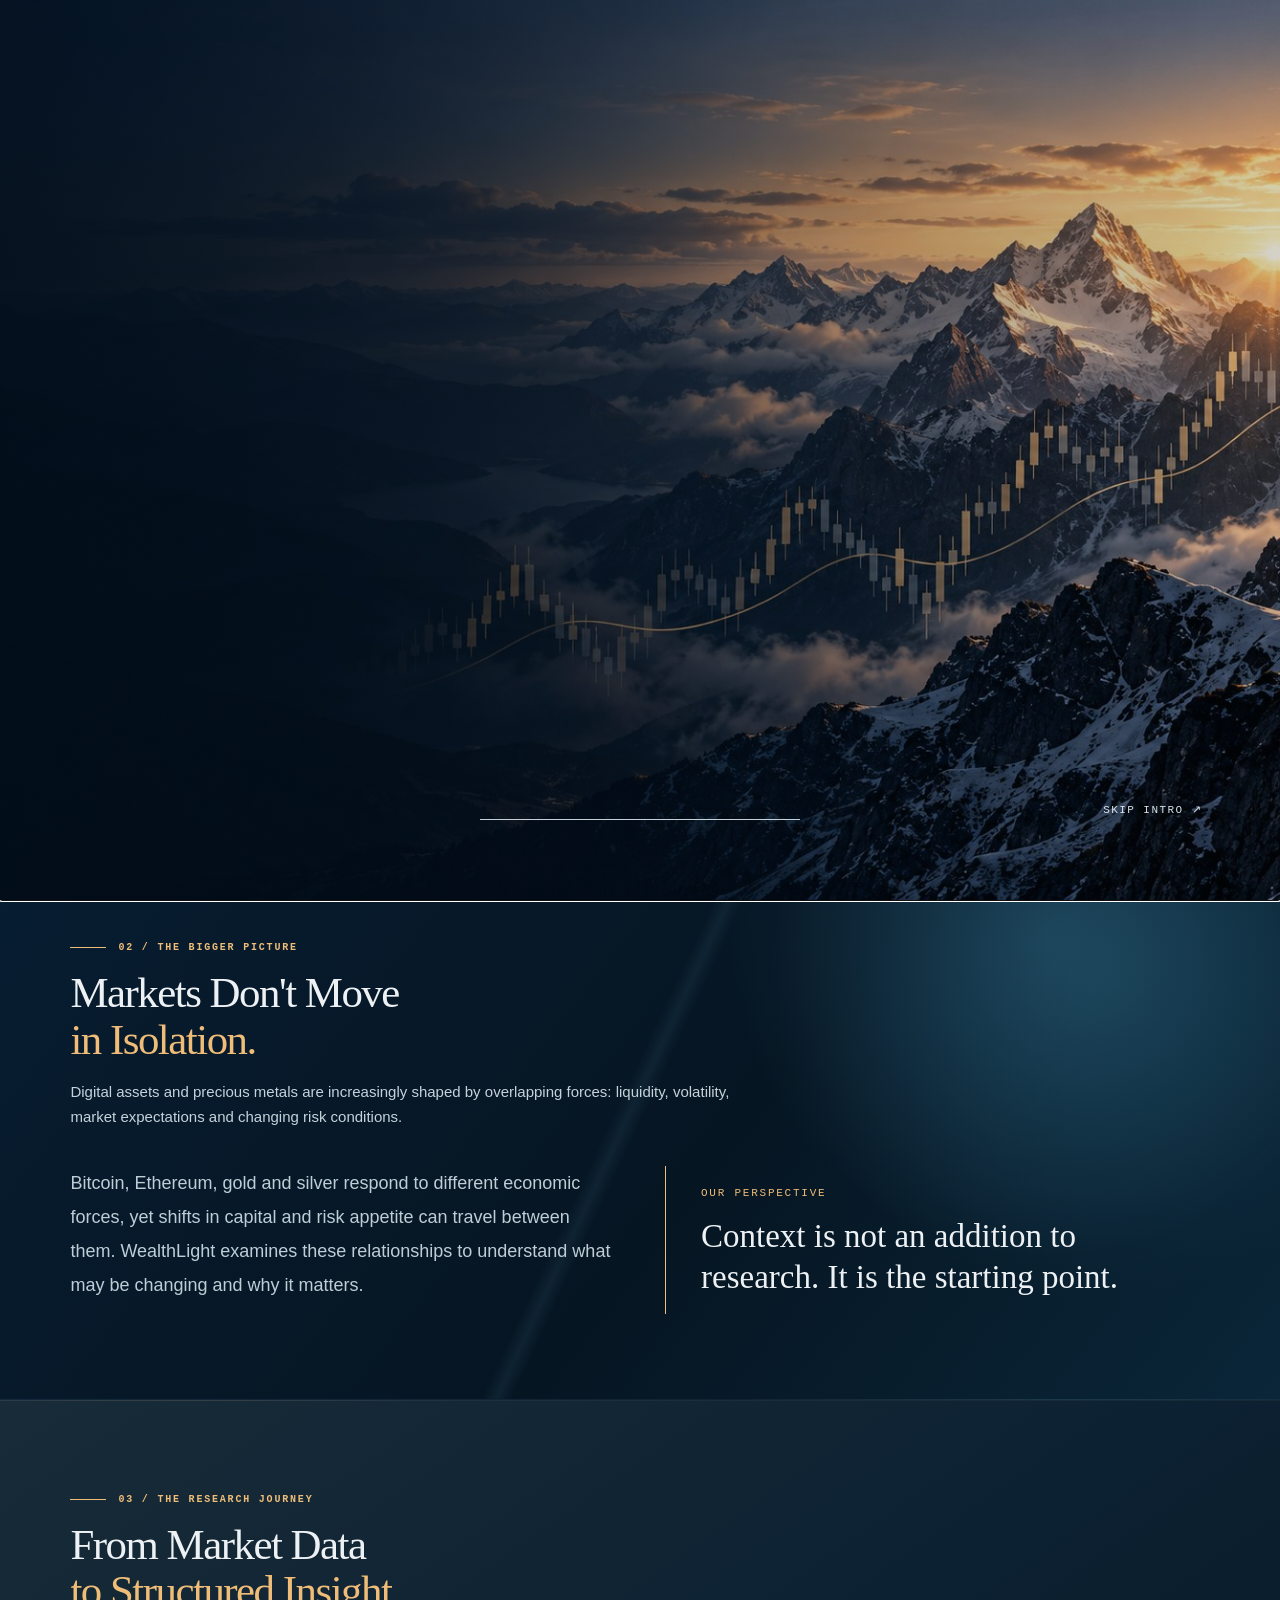
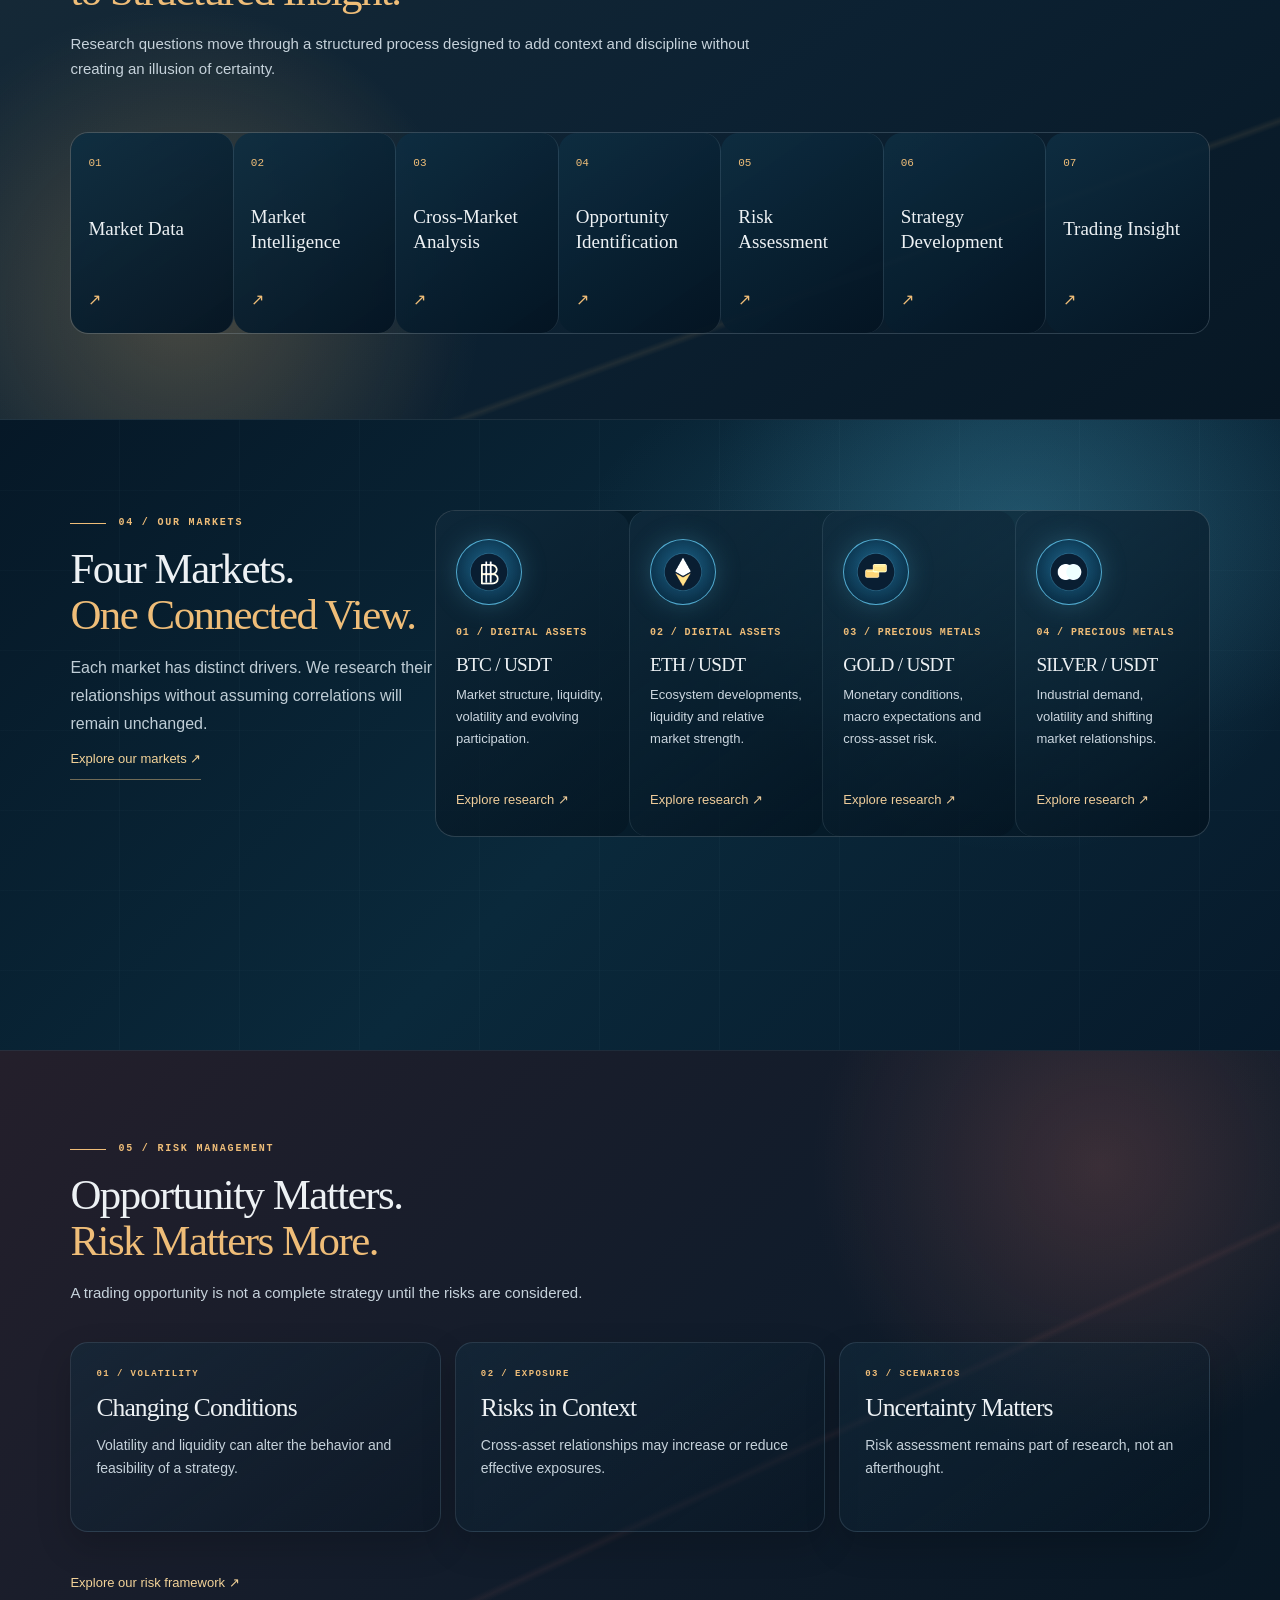
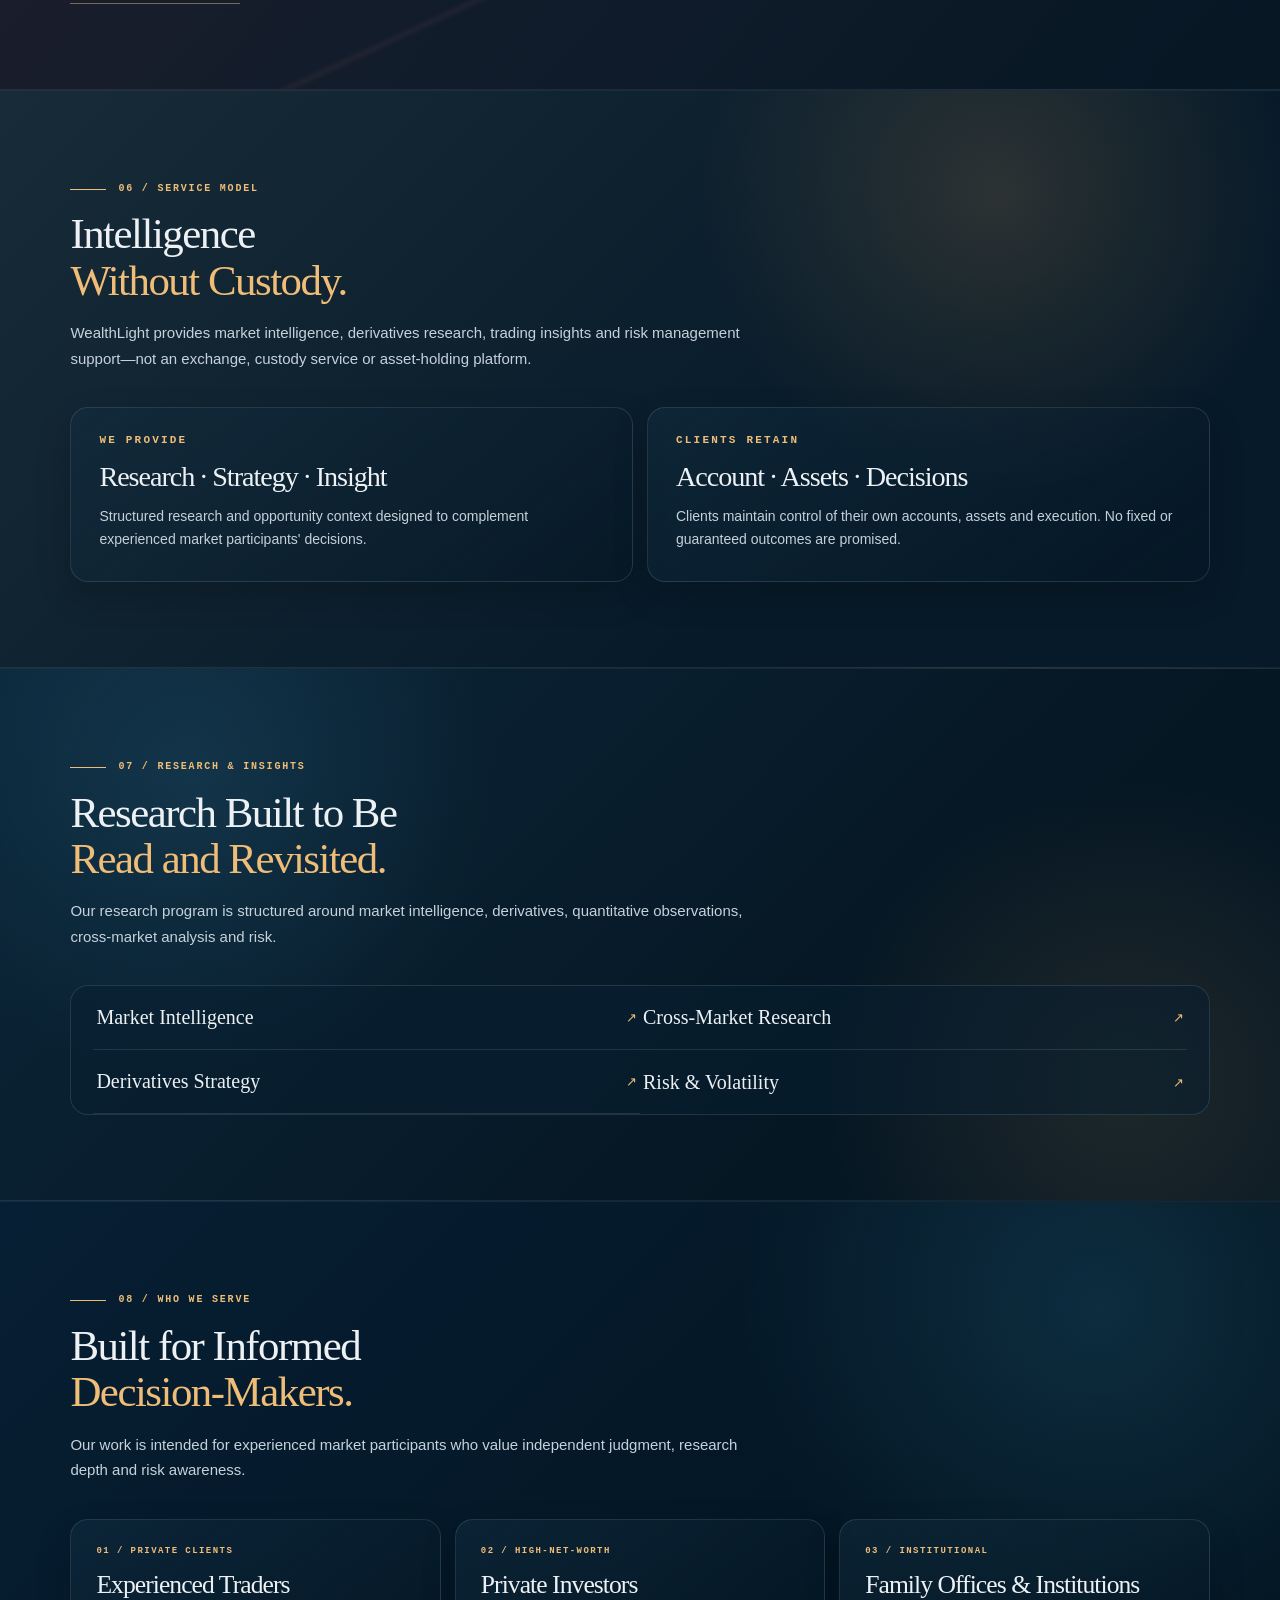
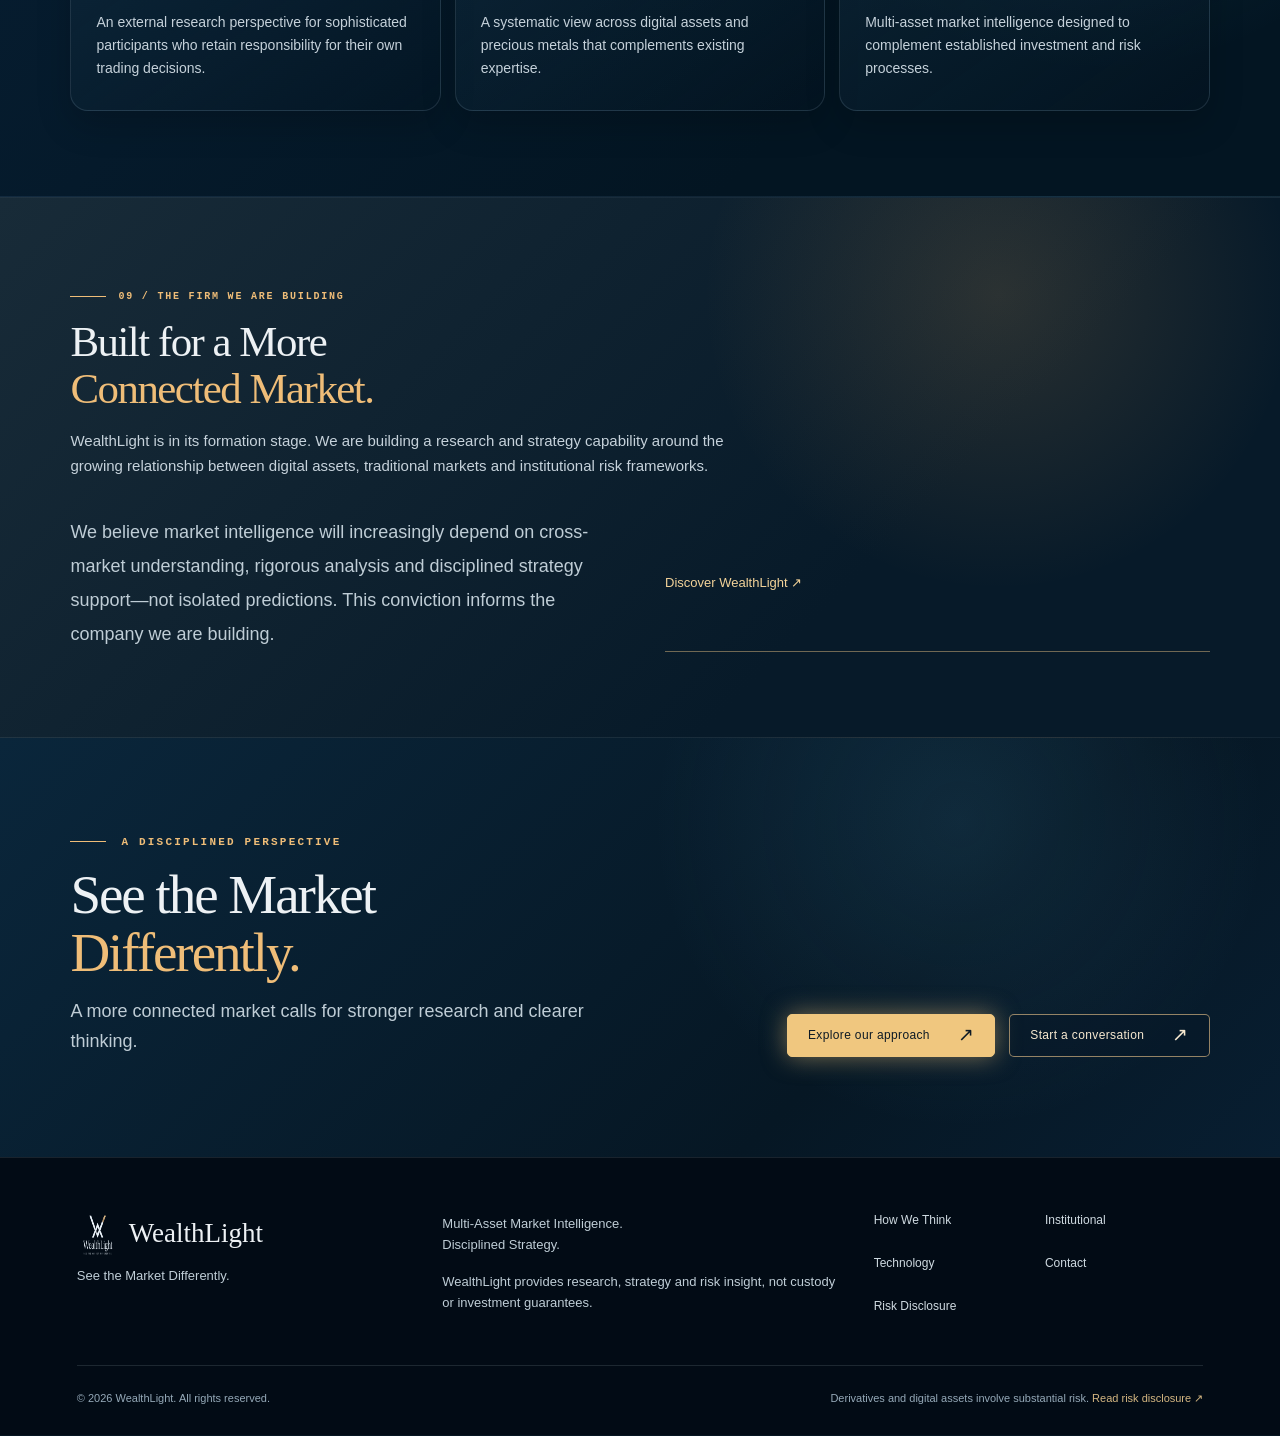
==== commit d40bd24f: "Bust stylesheet cache for final homepage themes" ====
--- a/index.html
+++ b/index.html
@@ -1 +1 @@
-<!doctype html><html lang="en"><head><meta charset="UTF-8"><meta name="viewport" content="width=device-width,initial-scale=1"><meta name="theme-color" content="#061525"><meta name="description" content="WealthLight multi-asset market intelligence, derivatives strategy research and risk-aware trading insight."><title>Home | WealthLight</title><link rel="icon" type="image/png" href="/assets/wealthlight-symbol.png"><link rel="preload" as="image" href="/assets/wealthlight-logo-light.png"><link rel="stylesheet" href="/styles/site.css?v=wl3-intro"><link rel="stylesheet" href="/styles/editorial-v13.css?v=17"></head><body class="home wl-brand-photo" data-page="home"><header class="site-header" id="site-header"><a href="/index.html" class="brand" aria-label="WealthLight Home"><img src="/assets/wealthlight-symbol.png" class="brand-symbol" alt=""><span>WealthLight</span></a><button class="nav-toggle" type="button" aria-label="Open navigation" aria-controls="site-nav" aria-expanded="false"><span></span><span></span></button><nav class="site-nav" id="site-nav"><a href="/index.html" data-nav="index.html">Home</a><a href="/about.html" data-nav="about.html">About</a><a href="/capabilities.html" data-nav="capabilities.html">Capabilities</a><a href="/markets.html" data-nav="markets.html">Markets</a><a href="/strategies.html" data-nav="strategies.html">Strategies</a><a href="/research.html" data-nav="research.html">Research</a><a href="/risk.html" data-nav="risk.html">Risk</a><a class="nav-cta" href="/contact.html">Start a Conversation <span>↗</span></a></nav></header><div class="intro" id="intro" role="dialog" aria-label="WealthLight opening animation" aria-modal="true" tabindex="-1"><div class="intro-scene" aria-hidden="true"><div class="intro-scene-photo"></div></div><div class="intro-brand"><img src="/assets/wealthlight-logo-light.png" alt="WealthLight — See the Market Differently."></div><p class="intro-caption">MARKET INTELLIGENCE · STRATEGY · DISCIPLINE</p><div class="intro-progress" aria-hidden="true"><i></i></div><button type="button" class="intro-skip" id="intro-skip">SKIP INTRO ↗</button></div><main><section class="home-hero" id="home-hero"><div class="home-hero-photo"></div><div class="home-hero-shade"></div><div class="wl-market-identity" aria-hidden="true"><span class="wl-id-kicker">MULTI-ASSET RESEARCH</span><strong>Market structure.<br>Connected signals.</strong><span>BTC / ETH / GOLD / SILVER</span><span>LIQUIDITY · VOLATILITY · RISK</span></div><div class="shell hero-inner"><div class="hero-top"><p class="eyebrow">INDEPENDENT MULTI-ASSET RESEARCH</p><h1>See the Market<br><em>Differently.</em></h1><p>Independent research across digital assets and precious metals. We connect market structure, liquidity and risk to help experienced participants make informed decisions.</p><div class="hero-actions"><a class="button gold" href="/capabilities.html">Explore Our Approach <span>↗</span></a><a class="button ghost" href="/approach.html">Start a Conversation <span>↗</span></a></div></div><div class="hero-data" aria-hidden="true"><span>MARKET STRUCTURE</span><span>LIQUIDITY</span><span>RISK DISCIPLINE</span></div></div><div class="hero-pillars shell" id="approach"><article><img src="/assets/icon-observe.png" alt=""><div><span class="kicker">01 / OBSERVE</span><h3>Markets</h3><p>A connected perspective across digital assets and precious metals.</p><a href="/markets.html">View Markets ↗</a></div></article><article><img src="/assets/icon-connect.png" alt=""><div><span class="kicker">02 / CONNECT</span><h3>Research</h3><p>Evidence, context and clear questions guide every research view.</p><a href="/research.html">Our Research ↗</a></div></article><article><img src="/assets/icon-evaluate.png" alt=""><div><span class="kicker">03 / EVALUATE</span><h3>Strategies</h3><p>Evaluate opportunities against changing liquidity and risk conditions.</p><a href="/strategies.html">Our Strategies ↗</a></div></article><article><img src="/assets/icon-inform.png" alt=""><div><span class="kicker">04 / INFORM</span><h3>Risk</h3><p>Examine downside scenarios before an opportunity becomes a decision.</p><a href="/risk.html">Our Approach ↗</a></div></article></div></section><section class="wl-research-ribbon" aria-label="Research coverage"><div class="wl-ribbon-inner"><span class="wl-ribbon-heading">WEALTHLIGHT / RESEARCH UNIVERSE</span><div class="wl-ribbon-cell"><small>DIGITAL ASSET</small><b>Bitcoin</b></div><div class="wl-ribbon-cell"><small>DIGITAL ASSET</small><b>Ethereum</b></div><div class="wl-ribbon-cell"><small>PRECIOUS METAL</small><b>Gold</b></div><div class="wl-ribbon-cell"><small>PRECIOUS METAL</small><b>Silver</b></div></div></section><section class="content-section section-dark"><div class="shell"><div class="section-heading"><p class="eyebrow">02 / THE BIGGER PICTURE</p><h2>Markets Don't Move<br><em>in Isolation.</em></h2><p>Digital assets and precious metals are increasingly shaped by overlapping forces: liquidity, volatility, market expectations and changing risk conditions.</p></div><div class="wide-editorial"><p>Bitcoin, Ethereum, gold and silver respond to different economic forces, yet shifts in capital and risk appetite can travel between them. WealthLight examines these relationships to understand what may be changing and why it matters.</p><div class="editorial-quote"><span>OUR PERSPECTIVE</span><strong>Context is not an addition to research. It is the starting point.</strong></div></div></div></section><section class="content-section section-pattern"><div class="shell"><div class="section-heading"><p class="eyebrow">03 / THE RESEARCH JOURNEY</p><h2>From Market Data<br><em>to Structured Insight.</em></h2><p>Research questions move through a structured process designed to add context and discipline without creating an illusion of certainty.</p></div><div class="steps"><a href="/approach.html" class="step"><span>01</span><strong>Market Data</strong><i>↗</i></a><a href="/approach.html" class="step"><span>02</span><strong>Market Intelligence</strong><i>↗</i></a><a href="/approach.html" class="step"><span>03</span><strong>Cross-Market Analysis</strong><i>↗</i></a><a href="/approach.html" class="step"><span>04</span><strong>Opportunity Identification</strong><i>↗</i></a><a href="/approach.html" class="step"><span>05</span><strong>Risk Assessment</strong><i>↗</i></a><a href="/approach.html" class="step"><span>06</span><strong>Strategy Development</strong><i>↗</i></a><a href="/approach.html" class="step"><span>07</span><strong>Trading Insight</strong><i>↗</i></a></div></div></section><section class="market-stage" aria-label="Four markets — illustrative market artwork"><div class="market-stage-photo"></div><div class="shell market-stage-grid"><div class="market-stage-heading"><p class="eyebrow">04 / OUR MARKETS</p><h2>Four Markets.<br><em>One Connected View.</em></h2><p>Each market has distinct drivers. We research their relationships without assuming correlations will remain unchanged.</p><a href="/markets.html" class="text-link">Explore our markets ↗</a></div><div class="market-slices"><article class="market-slice"><img src="/assets/icon-btc.png" alt="" loading="lazy"><p class="kicker">01 / DIGITAL ASSETS</p><h3>BTC / USDT</h3><p>Market structure, liquidity, volatility and evolving participation.</p><a href="/research.html">Explore research ↗</a></article><article class="market-slice"><img src="/assets/icon-eth.png" alt="" loading="lazy"><p class="kicker">02 / DIGITAL ASSETS</p><h3>ETH / USDT</h3><p>Ecosystem developments, liquidity and relative market strength.</p><a href="/research.html">Explore research ↗</a></article><article class="market-slice"><img src="/assets/icon-gold.png" alt="" loading="lazy"><p class="kicker">03 / PRECIOUS METALS</p><h3>GOLD / USDT</h3><p>Monetary conditions, macro expectations and cross-asset risk.</p><a href="/research.html">Explore research ↗</a></article><article class="market-slice"><img src="/assets/icon-silver.png" alt="" loading="lazy"><p class="kicker">04 / PRECIOUS METALS</p><h3>SILVER / USDT</h3><p>Industrial demand, volatility and shifting market relationships.</p><a href="/research.html">Explore research ↗</a></article></div></div></section><section class="content-section section-dark"><div class="shell"><div class="section-heading"><p class="eyebrow">05 / RISK MANAGEMENT</p><h2>Opportunity Matters.<br><em>Risk Matters More.</em></h2><p>A trading opportunity is not a complete strategy until the risks are considered.</p></div><div class="three-col"><article class="line-column"><span class="kicker">01 / VOLATILITY</span><h3>Changing Conditions</h3><p>Volatility and liquidity can alter the behavior and feasibility of a strategy.</p></article><article class="line-column"><span class="kicker">02 / EXPOSURE</span><h3>Risks in Context</h3><p>Cross-asset relationships may increase or reduce effective exposures.</p></article><article class="line-column"><span class="kicker">03 / SCENARIOS</span><h3>Uncertainty Matters</h3><p>Risk assessment remains part of research, not an afterthought.</p></article></div><a class="text-link block-link" href="/risk.html">Explore our risk framework ↗</a></div></section><section class="content-section section-soft"><div class="shell"><div class="section-heading"><p class="eyebrow">06 / SERVICE MODEL</p><h2>Intelligence<br><em>Without Custody.</em></h2><p>WealthLight provides market intelligence, derivatives research, trading insights and risk management support—not an exchange, custody service or asset-holding platform.</p></div><div class="service-lines"><div><span class="kicker">WE PROVIDE</span><h3>Research · Strategy · Insight</h3><p>Structured research and opportunity context designed to complement experienced market participants' decisions.</p></div><div><span class="kicker">CLIENTS RETAIN</span><h3>Account · Assets · Decisions</h3><p>Clients maintain control of their own accounts, assets and execution. No fixed or guaranteed outcomes are promised.</p></div></div></div></section><section class="content-section section-pattern"><div class="shell"><div class="section-heading"><p class="eyebrow">07 / RESEARCH & INSIGHTS</p><h2>Research Built to Be<br><em>Read and Revisited.</em></h2><p>Our research program is structured around market intelligence, derivatives, quantitative observations, cross-market analysis and risk.</p></div><div class="research-links"><a href="/research.html">Market Intelligence <span>↗</span></a><a href="/research.html">Cross-Market Research <span>↗</span></a><a href="/research.html">Derivatives Strategy <span>↗</span></a><a href="/research.html">Risk & Volatility <span>↗</span></a></div></div></section><section class="content-section section-dark"><div class="shell"><div class="section-heading"><p class="eyebrow">08 / WHO WE SERVE</p><h2>Built for Informed<br><em>Decision-Makers.</em></h2><p>Our work is intended for experienced market participants who value independent judgment, research depth and risk awareness.</p></div><div class="three-col"><article class="line-column"><span class="kicker">01 / PRIVATE CLIENTS</span><h3>Experienced Traders</h3><p>An external research perspective for sophisticated participants who retain responsibility for their own trading decisions.</p></article><article class="line-column"><span class="kicker">02 / HIGH-NET-WORTH</span><h3>Private Investors</h3><p>A systematic view across digital assets and precious metals that complements existing expertise.</p></article><article class="line-column"><span class="kicker">03 / INSTITUTIONAL</span><h3>Family Offices & Institutions</h3><p>Multi-asset market intelligence designed to complement established investment and risk processes.</p></article></div></div></section><section class="content-section section-soft"><div class="shell"><div class="section-heading"><p class="eyebrow">09 / THE FIRM WE ARE BUILDING</p><h2>Built for a More<br><em>Connected Market.</em></h2><p>WealthLight is in its formation stage. We are building a research and strategy capability around the growing relationship between digital assets, traditional markets and institutional risk frameworks.</p></div><div class="wide-editorial"><p>We believe market intelligence will increasingly depend on cross-market understanding, rigorous analysis and disciplined strategy support—not isolated predictions. This conviction informs the company we are building.</p><a href="/about.html" class="text-link">Discover WealthLight ↗</a></div></div></section><section class="closing"><div class="shell closing-inner"><div><p class="eyebrow">A DISCIPLINED PERSPECTIVE</p><h2>See the Market<br><em>Differently.</em></h2><p>A more connected market calls for stronger research and clearer thinking.</p></div><div class="closing-actions"><a href="/approach.html" class="button gold">Explore our approach <span>↗</span></a><a href="/contact.html" class="button ghost">Start a conversation <span>↗</span></a></div></div></section></main><footer class="site-footer"><div class="footer-brand"><img src="/assets/wealthlight-logo-light.png" alt="WealthLight — See the Market Differently" loading="lazy"><strong>WealthLight</strong><p>See the Market Differently.</p></div><div class="footer-copy"><p>Multi-Asset Market Intelligence.<br>Disciplined Strategy.</p><p>WealthLight provides research, strategy and risk insight, not custody or investment guarantees.</p></div><nav aria-label="Footer navigation"><a href="/approach.html">How We Think</a><a href="/institutional.html">Institutional</a><a href="/technology.html">Technology</a><a href="/contact.html">Contact</a><a href="/disclosure.html">Risk Disclosure</a></nav><div class="footer-bottom"><span>© 2026 WealthLight. All rights reserved.</span><span>Derivatives and digital assets involve substantial risk. <a href="/disclosure.html">Read risk disclosure ↗</a></span></div></footer><script defer src="/scripts/site.js?v=intro-10-photo"></script></body></html>+<!doctype html><html lang="en"><head><meta charset="UTF-8"><meta name="viewport" content="width=device-width,initial-scale=1"><meta name="theme-color" content="#061525"><meta name="description" content="WealthLight multi-asset market intelligence, derivatives strategy research and risk-aware trading insight."><title>Home | WealthLight</title><link rel="icon" type="image/png" href="/assets/wealthlight-symbol.png"><link rel="preload" as="image" href="/assets/wealthlight-logo-light.png"><link rel="stylesheet" href="/styles/site.css?v=wl3-intro"><link rel="stylesheet" href="/styles/editorial-v13.css?v=18"></head><body class="home wl-brand-photo" data-page="home"><header class="site-header" id="site-header"><a href="/index.html" class="brand" aria-label="WealthLight Home"><img src="/assets/wealthlight-symbol.png" class="brand-symbol" alt=""><span>WealthLight</span></a><button class="nav-toggle" type="button" aria-label="Open navigation" aria-controls="site-nav" aria-expanded="false"><span></span><span></span></button><nav class="site-nav" id="site-nav"><a href="/index.html" data-nav="index.html">Home</a><a href="/about.html" data-nav="about.html">About</a><a href="/capabilities.html" data-nav="capabilities.html">Capabilities</a><a href="/markets.html" data-nav="markets.html">Markets</a><a href="/strategies.html" data-nav="strategies.html">Strategies</a><a href="/research.html" data-nav="research.html">Research</a><a href="/risk.html" data-nav="risk.html">Risk</a><a class="nav-cta" href="/contact.html">Start a Conversation <span>↗</span></a></nav></header><div class="intro" id="intro" role="dialog" aria-label="WealthLight opening animation" aria-modal="true" tabindex="-1"><div class="intro-scene" aria-hidden="true"><div class="intro-scene-photo"></div></div><div class="intro-brand"><img src="/assets/wealthlight-logo-light.png" alt="WealthLight — See the Market Differently."></div><p class="intro-caption">MARKET INTELLIGENCE · STRATEGY · DISCIPLINE</p><div class="intro-progress" aria-hidden="true"><i></i></div><button type="button" class="intro-skip" id="intro-skip">SKIP INTRO ↗</button></div><main><section class="home-hero" id="home-hero"><div class="home-hero-photo"></div><div class="home-hero-shade"></div><div class="wl-market-identity" aria-hidden="true"><span class="wl-id-kicker">MULTI-ASSET RESEARCH</span><strong>Market structure.<br>Connected signals.</strong><span>BTC / ETH / GOLD / SILVER</span><span>LIQUIDITY · VOLATILITY · RISK</span></div><div class="shell hero-inner"><div class="hero-top"><p class="eyebrow">INDEPENDENT MULTI-ASSET RESEARCH</p><h1>See the Market<br><em>Differently.</em></h1><p>Independent research across digital assets and precious metals. We connect market structure, liquidity and risk to help experienced participants make informed decisions.</p><div class="hero-actions"><a class="button gold" href="/capabilities.html">Explore Our Approach <span>↗</span></a><a class="button ghost" href="/approach.html">Start a Conversation <span>↗</span></a></div></div><div class="hero-data" aria-hidden="true"><span>MARKET STRUCTURE</span><span>LIQUIDITY</span><span>RISK DISCIPLINE</span></div></div><div class="hero-pillars shell" id="approach"><article><img src="/assets/icon-observe.png" alt=""><div><span class="kicker">01 / OBSERVE</span><h3>Markets</h3><p>A connected perspective across digital assets and precious metals.</p><a href="/markets.html">View Markets ↗</a></div></article><article><img src="/assets/icon-connect.png" alt=""><div><span class="kicker">02 / CONNECT</span><h3>Research</h3><p>Evidence, context and clear questions guide every research view.</p><a href="/research.html">Our Research ↗</a></div></article><article><img src="/assets/icon-evaluate.png" alt=""><div><span class="kicker">03 / EVALUATE</span><h3>Strategies</h3><p>Evaluate opportunities against changing liquidity and risk conditions.</p><a href="/strategies.html">Our Strategies ↗</a></div></article><article><img src="/assets/icon-inform.png" alt=""><div><span class="kicker">04 / INFORM</span><h3>Risk</h3><p>Examine downside scenarios before an opportunity becomes a decision.</p><a href="/risk.html">Our Approach ↗</a></div></article></div></section><section class="wl-research-ribbon" aria-label="Research coverage"><div class="wl-ribbon-inner"><span class="wl-ribbon-heading">WEALTHLIGHT / RESEARCH UNIVERSE</span><div class="wl-ribbon-cell"><small>DIGITAL ASSET</small><b>Bitcoin</b></div><div class="wl-ribbon-cell"><small>DIGITAL ASSET</small><b>Ethereum</b></div><div class="wl-ribbon-cell"><small>PRECIOUS METAL</small><b>Gold</b></div><div class="wl-ribbon-cell"><small>PRECIOUS METAL</small><b>Silver</b></div></div></section><section class="content-section section-dark"><div class="shell"><div class="section-heading"><p class="eyebrow">02 / THE BIGGER PICTURE</p><h2>Markets Don't Move<br><em>in Isolation.</em></h2><p>Digital assets and precious metals are increasingly shaped by overlapping forces: liquidity, volatility, market expectations and changing risk conditions.</p></div><div class="wide-editorial"><p>Bitcoin, Ethereum, gold and silver respond to different economic forces, yet shifts in capital and risk appetite can travel between them. WealthLight examines these relationships to understand what may be changing and why it matters.</p><div class="editorial-quote"><span>OUR PERSPECTIVE</span><strong>Context is not an addition to research. It is the starting point.</strong></div></div></div></section><section class="content-section section-pattern"><div class="shell"><div class="section-heading"><p class="eyebrow">03 / THE RESEARCH JOURNEY</p><h2>From Market Data<br><em>to Structured Insight.</em></h2><p>Research questions move through a structured process designed to add context and discipline without creating an illusion of certainty.</p></div><div class="steps"><a href="/approach.html" class="step"><span>01</span><strong>Market Data</strong><i>↗</i></a><a href="/approach.html" class="step"><span>02</span><strong>Market Intelligence</strong><i>↗</i></a><a href="/approach.html" class="step"><span>03</span><strong>Cross-Market Analysis</strong><i>↗</i></a><a href="/approach.html" class="step"><span>04</span><strong>Opportunity Identification</strong><i>↗</i></a><a href="/approach.html" class="step"><span>05</span><strong>Risk Assessment</strong><i>↗</i></a><a href="/approach.html" class="step"><span>06</span><strong>Strategy Development</strong><i>↗</i></a><a href="/approach.html" class="step"><span>07</span><strong>Trading Insight</strong><i>↗</i></a></div></div></section><section class="market-stage" aria-label="Four markets — illustrative market artwork"><div class="market-stage-photo"></div><div class="shell market-stage-grid"><div class="market-stage-heading"><p class="eyebrow">04 / OUR MARKETS</p><h2>Four Markets.<br><em>One Connected View.</em></h2><p>Each market has distinct drivers. We research their relationships without assuming correlations will remain unchanged.</p><a href="/markets.html" class="text-link">Explore our markets ↗</a></div><div class="market-slices"><article class="market-slice"><img src="/assets/icon-btc.png" alt="" loading="lazy"><p class="kicker">01 / DIGITAL ASSETS</p><h3>BTC / USDT</h3><p>Market structure, liquidity, volatility and evolving participation.</p><a href="/research.html">Explore research ↗</a></article><article class="market-slice"><img src="/assets/icon-eth.png" alt="" loading="lazy"><p class="kicker">02 / DIGITAL ASSETS</p><h3>ETH / USDT</h3><p>Ecosystem developments, liquidity and relative market strength.</p><a href="/research.html">Explore research ↗</a></article><article class="market-slice"><img src="/assets/icon-gold.png" alt="" loading="lazy"><p class="kicker">03 / PRECIOUS METALS</p><h3>GOLD / USDT</h3><p>Monetary conditions, macro expectations and cross-asset risk.</p><a href="/research.html">Explore research ↗</a></article><article class="market-slice"><img src="/assets/icon-silver.png" alt="" loading="lazy"><p class="kicker">04 / PRECIOUS METALS</p><h3>SILVER / USDT</h3><p>Industrial demand, volatility and shifting market relationships.</p><a href="/research.html">Explore research ↗</a></article></div></div></section><section class="content-section section-dark"><div class="shell"><div class="section-heading"><p class="eyebrow">05 / RISK MANAGEMENT</p><h2>Opportunity Matters.<br><em>Risk Matters More.</em></h2><p>A trading opportunity is not a complete strategy until the risks are considered.</p></div><div class="three-col"><article class="line-column"><span class="kicker">01 / VOLATILITY</span><h3>Changing Conditions</h3><p>Volatility and liquidity can alter the behavior and feasibility of a strategy.</p></article><article class="line-column"><span class="kicker">02 / EXPOSURE</span><h3>Risks in Context</h3><p>Cross-asset relationships may increase or reduce effective exposures.</p></article><article class="line-column"><span class="kicker">03 / SCENARIOS</span><h3>Uncertainty Matters</h3><p>Risk assessment remains part of research, not an afterthought.</p></article></div><a class="text-link block-link" href="/risk.html">Explore our risk framework ↗</a></div></section><section class="content-section section-soft"><div class="shell"><div class="section-heading"><p class="eyebrow">06 / SERVICE MODEL</p><h2>Intelligence<br><em>Without Custody.</em></h2><p>WealthLight provides market intelligence, derivatives research, trading insights and risk management support—not an exchange, custody service or asset-holding platform.</p></div><div class="service-lines"><div><span class="kicker">WE PROVIDE</span><h3>Research · Strategy · Insight</h3><p>Structured research and opportunity context designed to complement experienced market participants' decisions.</p></div><div><span class="kicker">CLIENTS RETAIN</span><h3>Account · Assets · Decisions</h3><p>Clients maintain control of their own accounts, assets and execution. No fixed or guaranteed outcomes are promised.</p></div></div></div></section><section class="content-section section-pattern"><div class="shell"><div class="section-heading"><p class="eyebrow">07 / RESEARCH & INSIGHTS</p><h2>Research Built to Be<br><em>Read and Revisited.</em></h2><p>Our research program is structured around market intelligence, derivatives, quantitative observations, cross-market analysis and risk.</p></div><div class="research-links"><a href="/research.html">Market Intelligence <span>↗</span></a><a href="/research.html">Cross-Market Research <span>↗</span></a><a href="/research.html">Derivatives Strategy <span>↗</span></a><a href="/research.html">Risk & Volatility <span>↗</span></a></div></div></section><section class="content-section section-dark"><div class="shell"><div class="section-heading"><p class="eyebrow">08 / WHO WE SERVE</p><h2>Built for Informed<br><em>Decision-Makers.</em></h2><p>Our work is intended for experienced market participants who value independent judgment, research depth and risk awareness.</p></div><div class="three-col"><article class="line-column"><span class="kicker">01 / PRIVATE CLIENTS</span><h3>Experienced Traders</h3><p>An external research perspective for sophisticated participants who retain responsibility for their own trading decisions.</p></article><article class="line-column"><span class="kicker">02 / HIGH-NET-WORTH</span><h3>Private Investors</h3><p>A systematic view across digital assets and precious metals that complements existing expertise.</p></article><article class="line-column"><span class="kicker">03 / INSTITUTIONAL</span><h3>Family Offices & Institutions</h3><p>Multi-asset market intelligence designed to complement established investment and risk processes.</p></article></div></div></section><section class="content-section section-soft"><div class="shell"><div class="section-heading"><p class="eyebrow">09 / THE FIRM WE ARE BUILDING</p><h2>Built for a More<br><em>Connected Market.</em></h2><p>WealthLight is in its formation stage. We are building a research and strategy capability around the growing relationship between digital assets, traditional markets and institutional risk frameworks.</p></div><div class="wide-editorial"><p>We believe market intelligence will increasingly depend on cross-market understanding, rigorous analysis and disciplined strategy support—not isolated predictions. This conviction informs the company we are building.</p><a href="/about.html" class="text-link">Discover WealthLight ↗</a></div></div></section><section class="closing"><div class="shell closing-inner"><div><p class="eyebrow">A DISCIPLINED PERSPECTIVE</p><h2>See the Market<br><em>Differently.</em></h2><p>A more connected market calls for stronger research and clearer thinking.</p></div><div class="closing-actions"><a href="/approach.html" class="button gold">Explore our approach <span>↗</span></a><a href="/contact.html" class="button ghost">Start a conversation <span>↗</span></a></div></div></section></main><footer class="site-footer"><div class="footer-brand"><img src="/assets/wealthlight-logo-light.png" alt="WealthLight — See the Market Differently" loading="lazy"><strong>WealthLight</strong><p>See the Market Differently.</p></div><div class="footer-copy"><p>Multi-Asset Market Intelligence.<br>Disciplined Strategy.</p><p>WealthLight provides research, strategy and risk insight, not custody or investment guarantees.</p></div><nav aria-label="Footer navigation"><a href="/approach.html">How We Think</a><a href="/institutional.html">Institutional</a><a href="/technology.html">Technology</a><a href="/contact.html">Contact</a><a href="/disclosure.html">Risk Disclosure</a></nav><div class="footer-bottom"><span>© 2026 WealthLight. All rights reserved.</span><span>Derivatives and digital assets involve substantial risk. <a href="/disclosure.html">Read risk disclosure ↗</a></span></div></footer><script defer src="/scripts/site.js?v=intro-10-photo"></script></body></html>
--- a/styles/editorial-v13.css
+++ b/styles/editorial-v13.css
@@ -280,3 +280,11 @@
 body[data-page="strategies"] .page-hero .scene-photo{background-image:linear-gradient(115deg,rgba(4,18,31,.28),transparent 58%),url('/assets/perspective-global.png?v=2')!important;background-position:center!important}
 body[data-page="research-&-insights"] .page-hero .scene-photo{background-image:linear-gradient(115deg,rgba(4,18,31,.24),transparent 58%),url('/assets/research-mountains.jpg?v=4')!important;background-position:center 58%!important}
 body[data-page="risk-management"] .page-hero .scene-photo{background-image:linear-gradient(115deg,rgba(4,18,31,.36),transparent 58%),url('/assets/hero-fog.png?v=2')!important;background-position:center!important}
+
+/* v14.1: win over legacy section-class specificity for homepage blocks 2-5. */
+html body.home main > .content-section:nth-of-type(3).section-dark{background:radial-gradient(circle at 82% 16%,rgba(74,164,204,.22),transparent 28%),linear-gradient(128deg,#071d31 0%,#061522 56%,#0a2638 100%)!important;background-image:radial-gradient(circle at 82% 16%,rgba(74,164,204,.22),transparent 28%),linear-gradient(128deg,#071d31 0%,#061522 56%,#0a2638 100%)!important}
+html body.home main > .content-section:nth-of-type(3).section-dark::after{background:linear-gradient(115deg,transparent 0 48%,rgba(116,191,218,.08) 49%,transparent 50% 100%),radial-gradient(circle at 86% 22%,rgba(74,164,204,.16),transparent 28%)!important;background-image:linear-gradient(115deg,transparent 0 48%,rgba(116,191,218,.08) 49%,transparent 50% 100%),radial-gradient(circle at 86% 22%,rgba(74,164,204,.16),transparent 28%)!important}
+html body.home main > .content-section:nth-of-type(4).section-pattern{background:radial-gradient(circle at 14% 82%,rgba(232,178,105,.16),transparent 25%),linear-gradient(145deg,#182b38 0%,#0c2132 55%,#071724 100%)!important;background-image:radial-gradient(circle at 14% 82%,rgba(232,178,105,.16),transparent 25%),linear-gradient(145deg,#182b38 0%,#0c2132 55%,#071724 100%)!important}
+html body.home main > .content-section:nth-of-type(4).section-pattern::after{background:radial-gradient(circle at 15% 78%,rgba(232,178,105,.12),transparent 23%),linear-gradient(160deg,transparent 0 72%,rgba(232,178,105,.09) 72.5%,transparent 73%)!important;background-image:radial-gradient(circle at 15% 78%,rgba(232,178,105,.12),transparent 23%),linear-gradient(160deg,transparent 0 72%,rgba(232,178,105,.09) 72.5%,transparent 73%)!important}
+html body.home main > .content-section:nth-of-type(6).section-dark{background:radial-gradient(circle at 86% 18%,rgba(201,109,101,.13),transparent 23%),linear-gradient(132deg,#241f2b 0%,#111c2b 52%,#071724 100%)!important;background-image:radial-gradient(circle at 86% 18%,rgba(201,109,101,.13),transparent 23%),linear-gradient(132deg,#241f2b 0%,#111c2b 52%,#071724 100%)!important}
+html body.home main > .content-section:nth-of-type(6).section-dark::after{background:linear-gradient(155deg,transparent 0 62%,rgba(201,109,101,.08) 62.5%,transparent 63%),radial-gradient(circle at 86% 18%,rgba(201,109,101,.12),transparent 24%)!important;background-image:linear-gradient(155deg,transparent 0 62%,rgba(201,109,101,.08) 62.5%,transparent 63%),radial-gradient(circle at 86% 18%,rgba(201,109,101,.12),transparent 24%)!important}
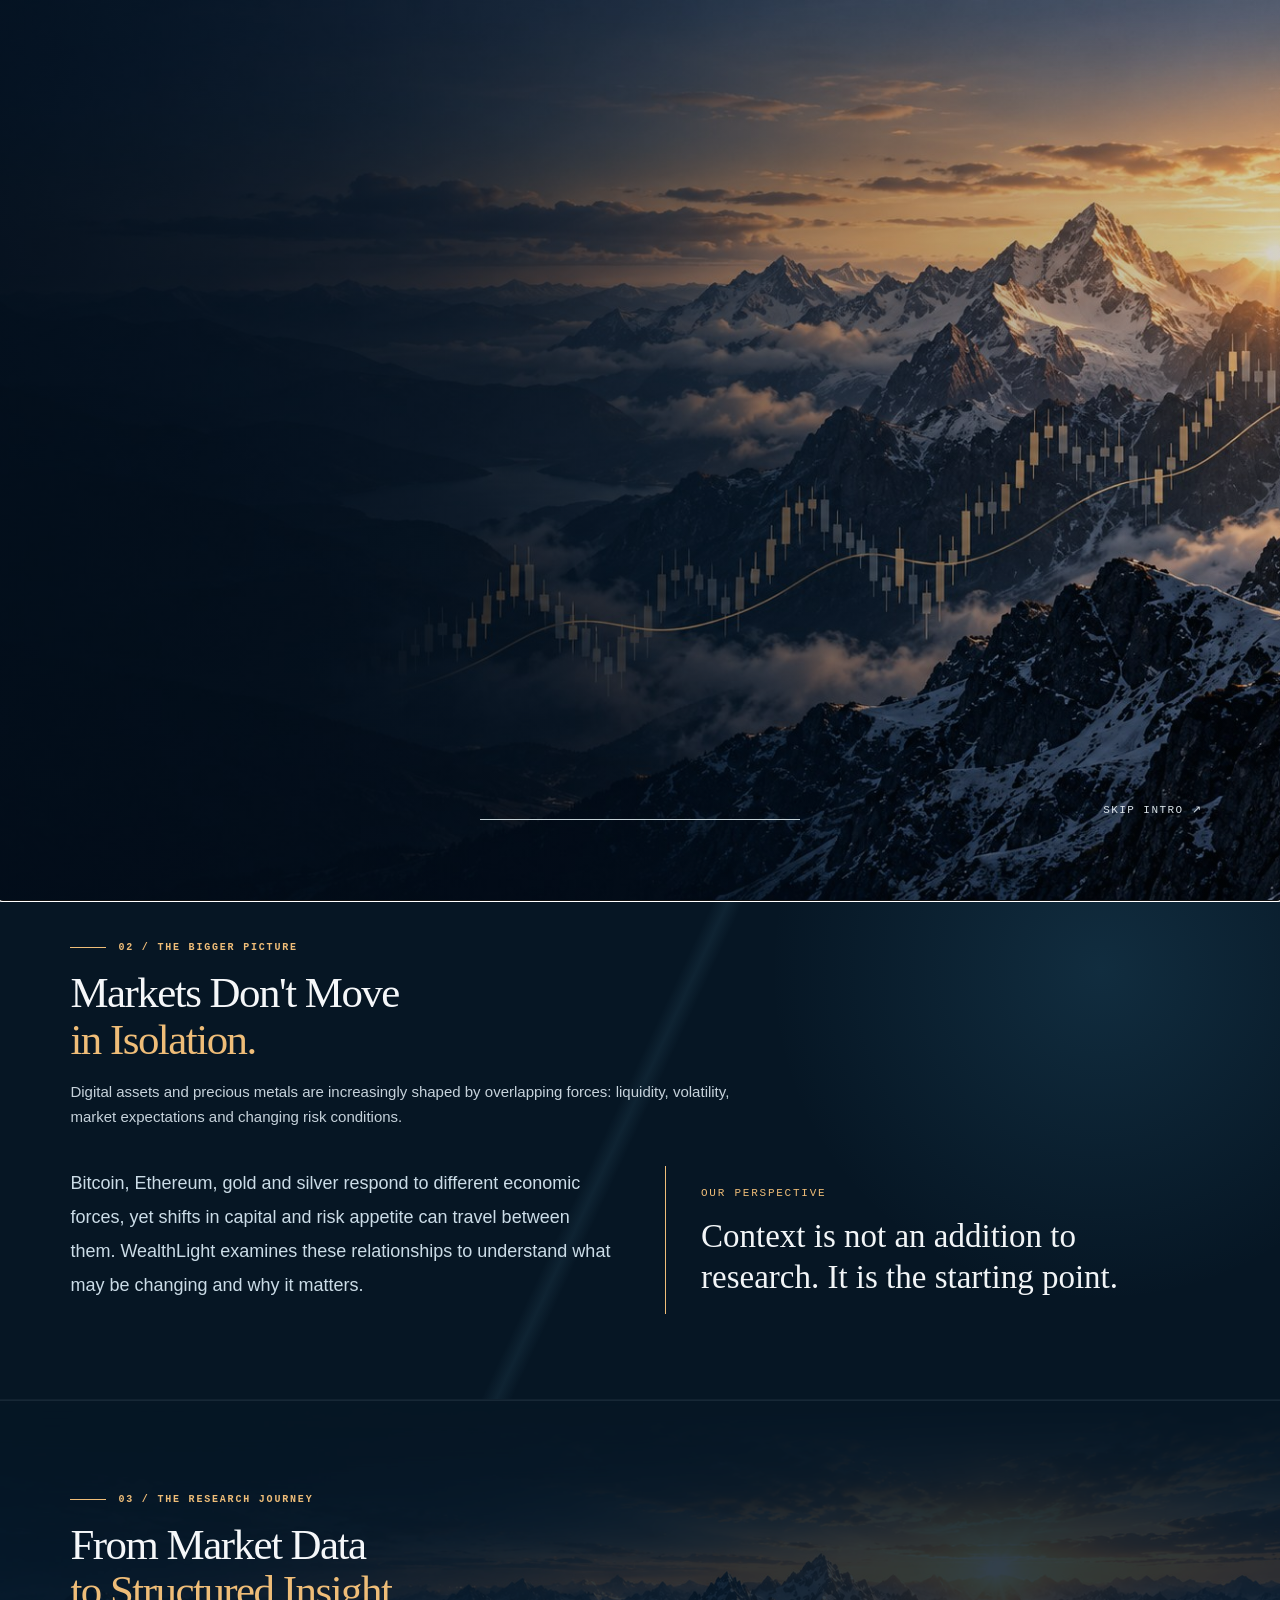
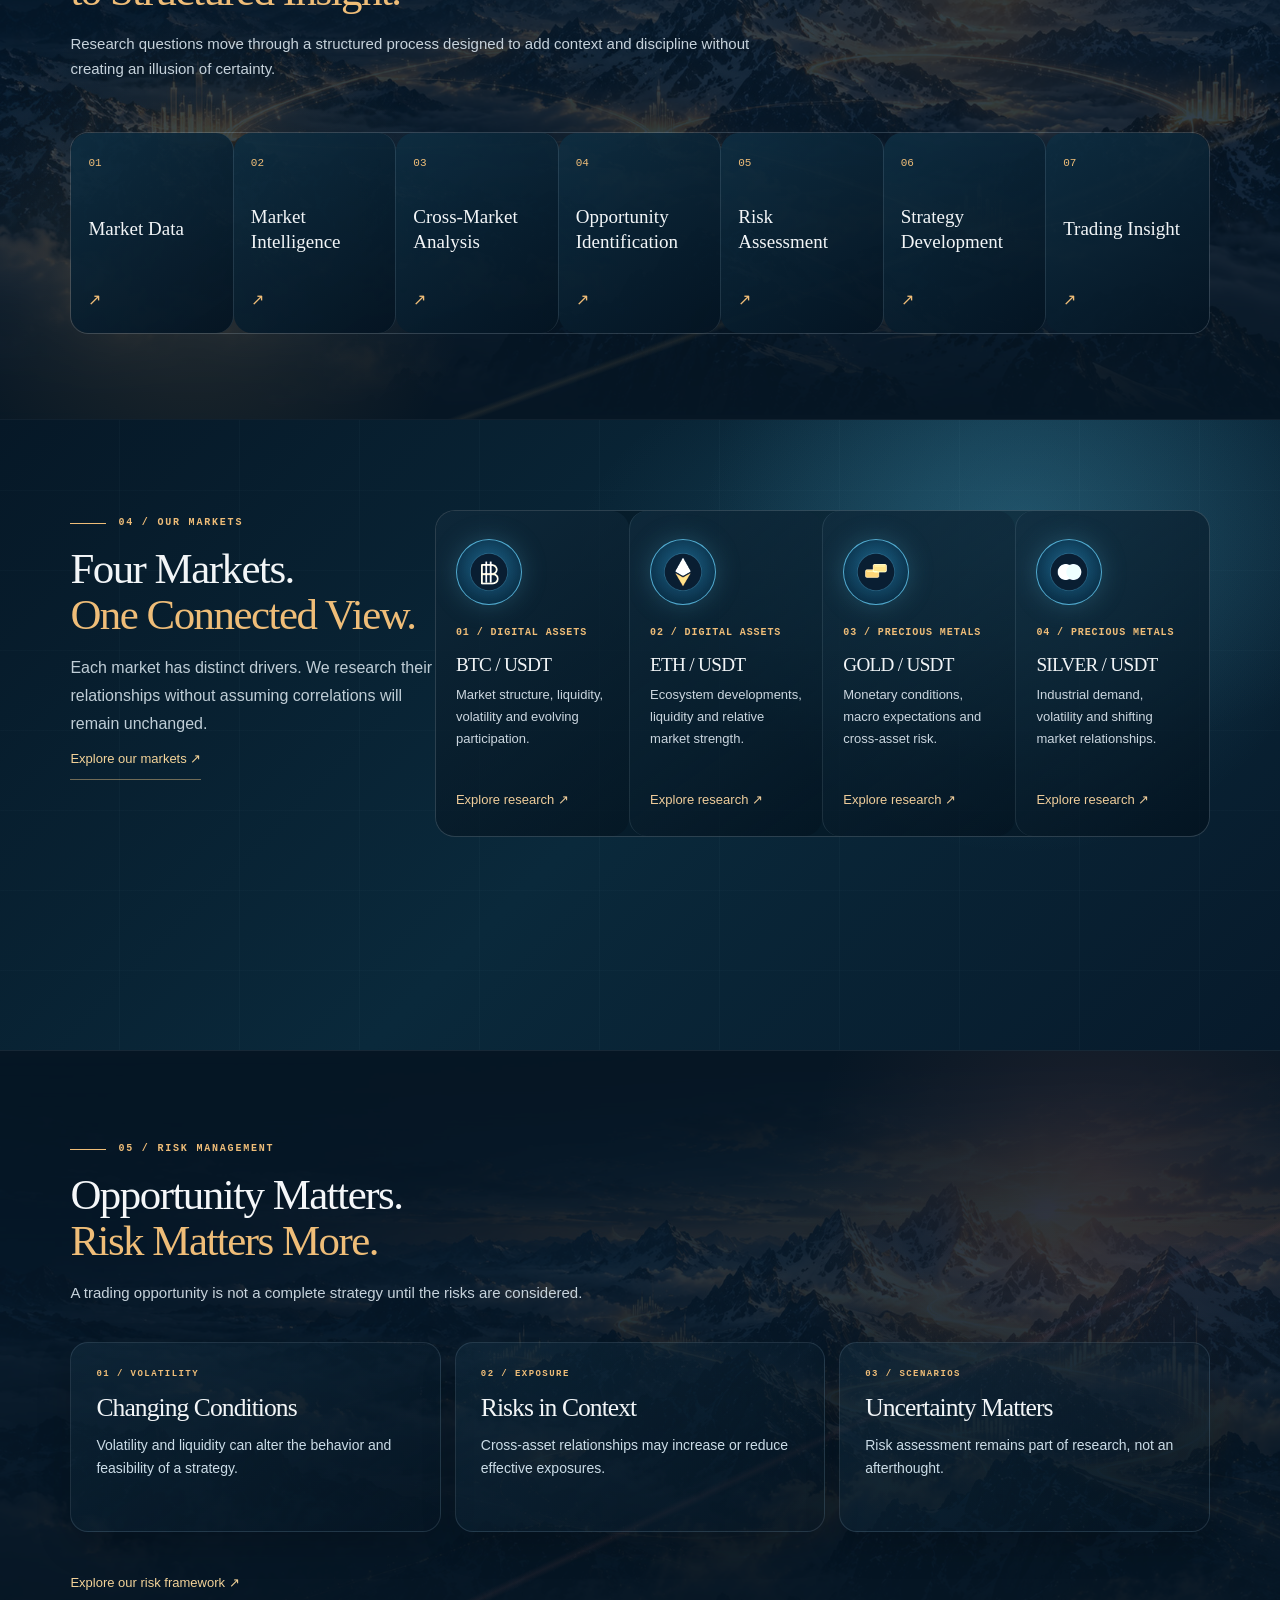
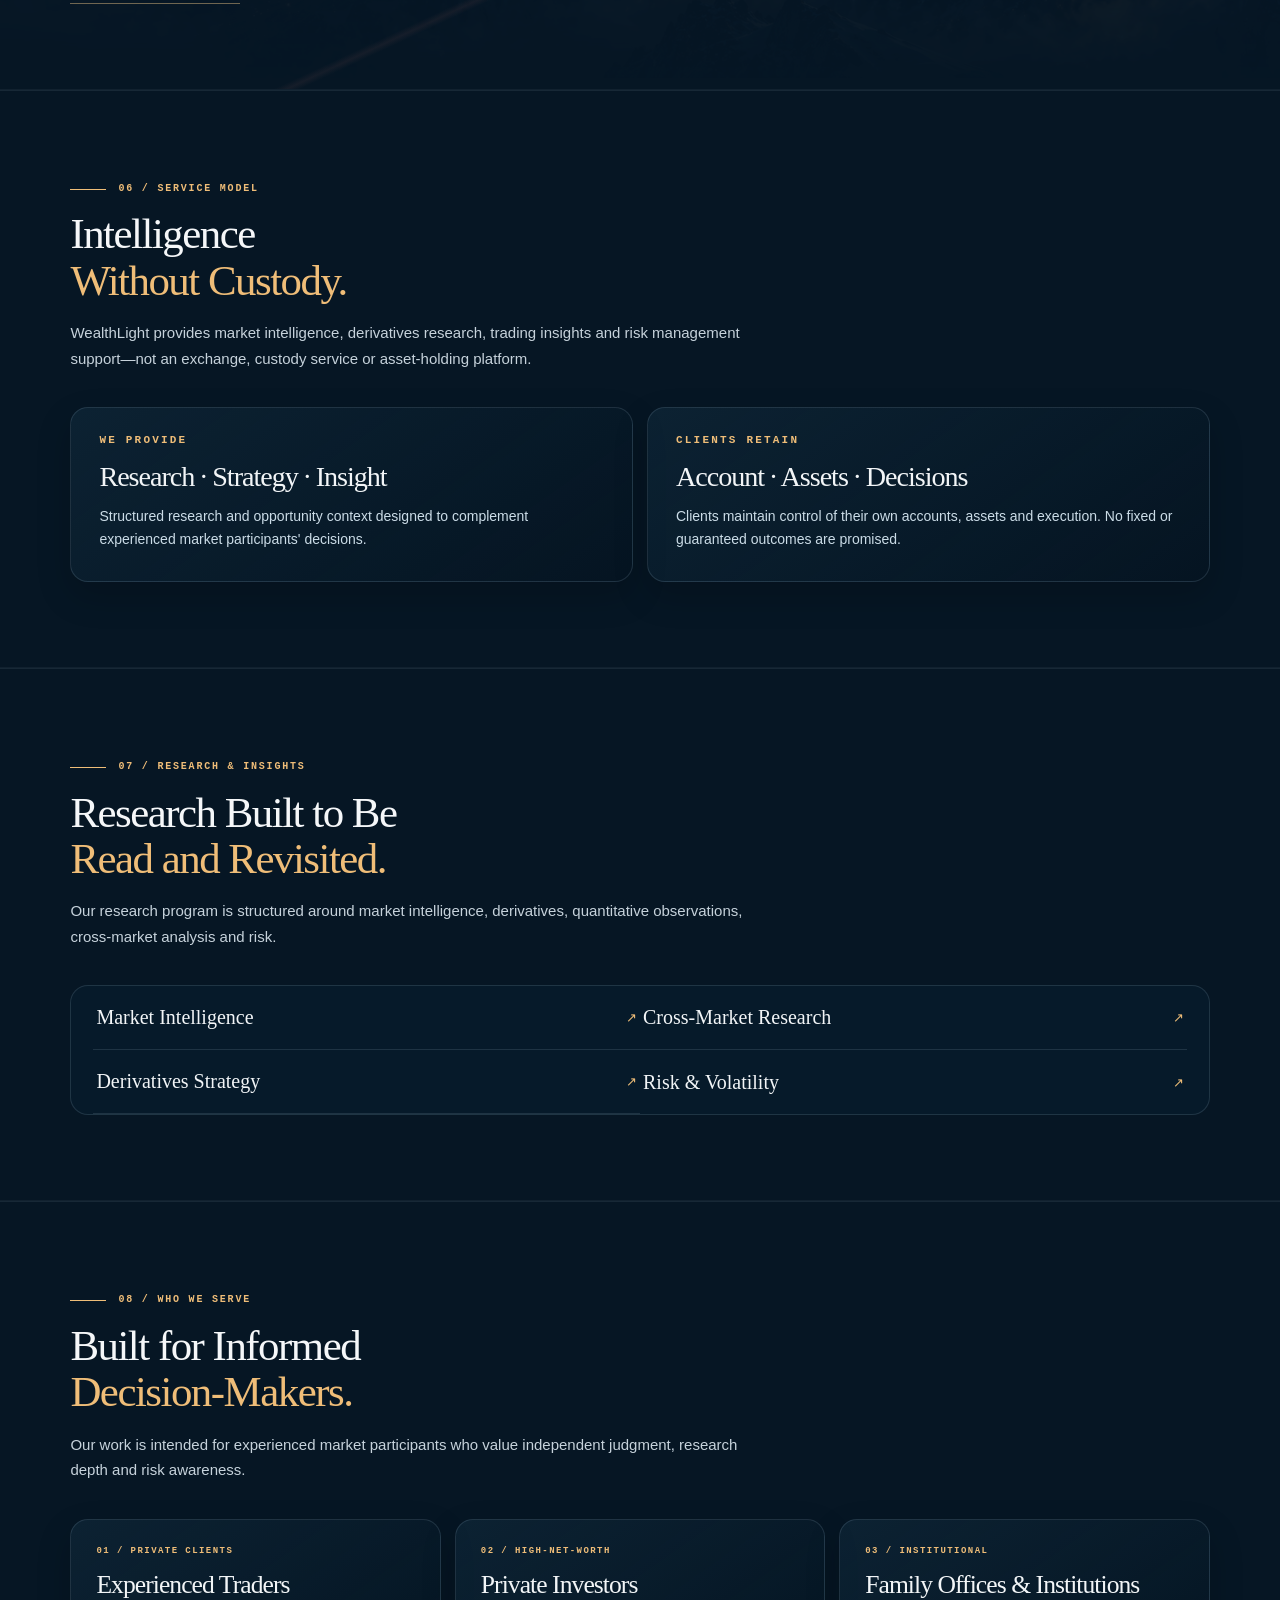
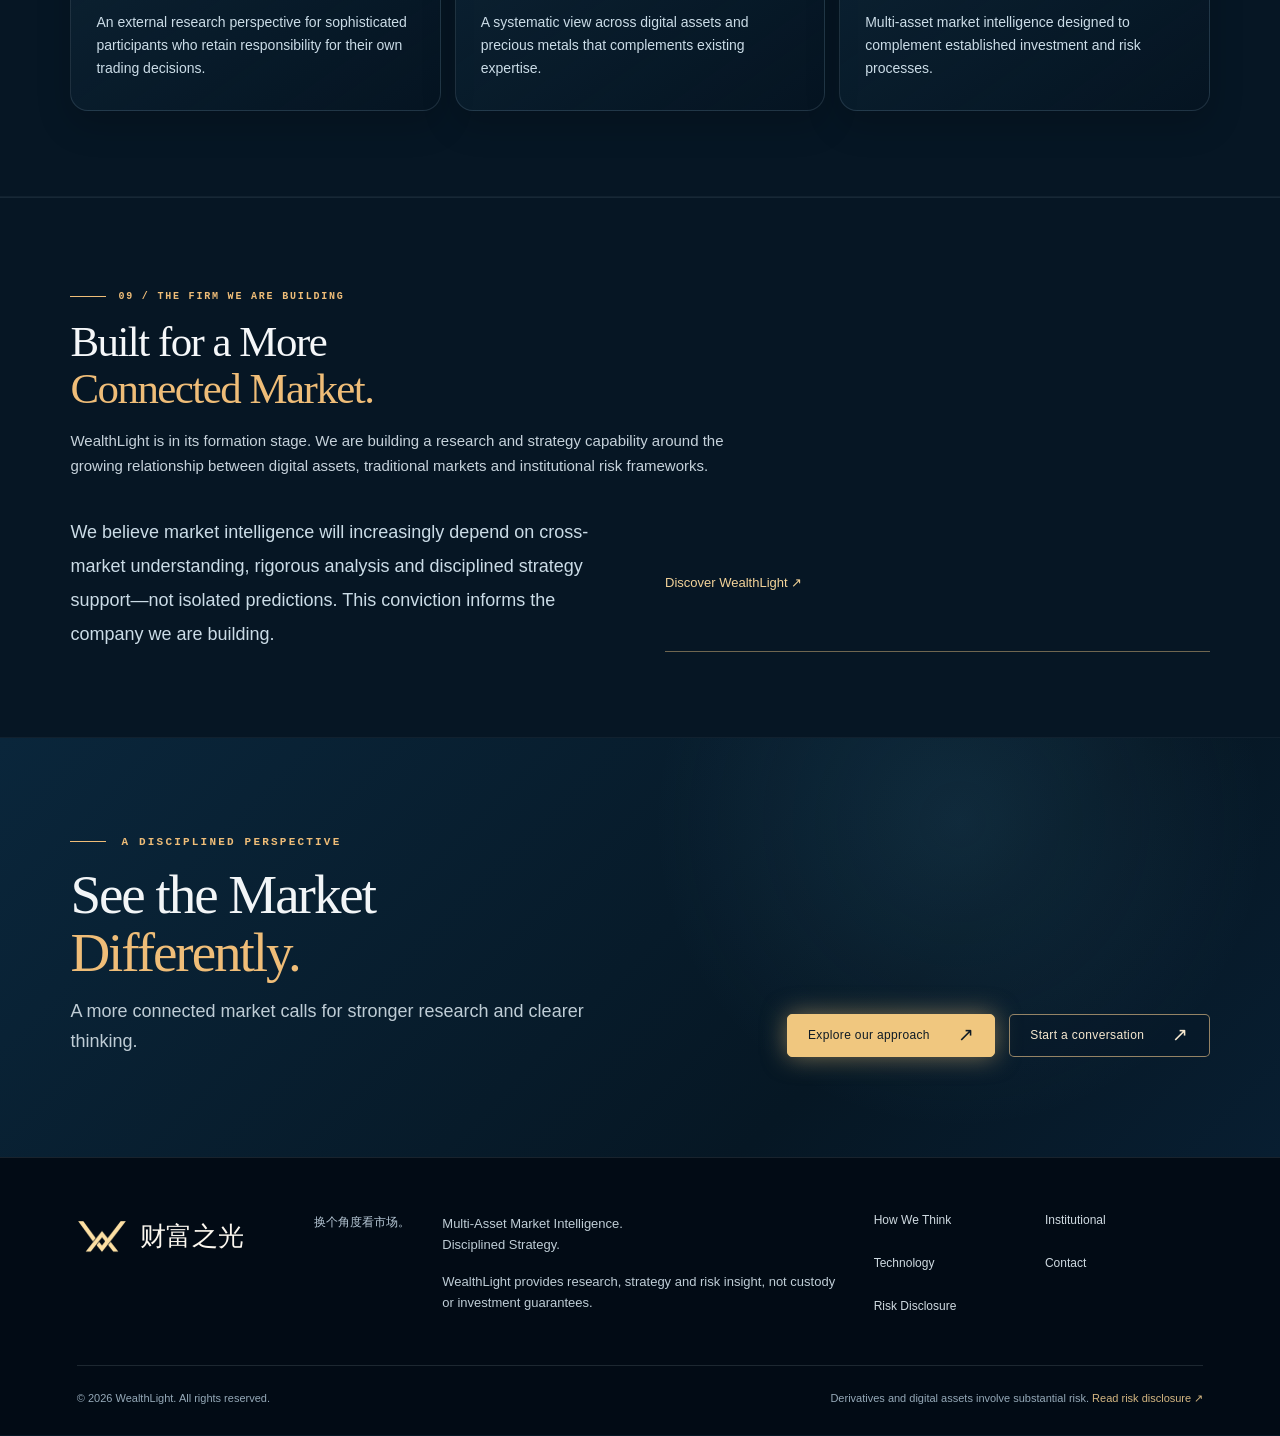
==== commit 87454219: "Apply WealthLight brand scheme A and coherent image-driven landscape layout — index.html" ====
--- a/index.html
+++ b/index.html
@@ -1 +1 @@
-<!doctype html><html lang="en"><head><meta charset="UTF-8"><meta name="viewport" content="width=device-width,initial-scale=1"><meta name="theme-color" content="#061525"><meta name="description" content="WealthLight multi-asset market intelligence, derivatives strategy research and risk-aware trading insight."><title>Home | WealthLight</title><link rel="icon" type="image/png" href="/assets/wealthlight-symbol.png"><link rel="preload" as="image" href="/assets/wealthlight-logo-light.png"><link rel="stylesheet" href="/styles/site.css?v=wl3-intro"><link rel="stylesheet" href="/styles/editorial-v13.css?v=18"></head><body class="home wl-brand-photo" data-page="home"><header class="site-header" id="site-header"><a href="/index.html" class="brand" aria-label="WealthLight Home"><img src="/assets/wealthlight-symbol.png" class="brand-symbol" alt=""><span>WealthLight</span></a><button class="nav-toggle" type="button" aria-label="Open navigation" aria-controls="site-nav" aria-expanded="false"><span></span><span></span></button><nav class="site-nav" id="site-nav"><a href="/index.html" data-nav="index.html">Home</a><a href="/about.html" data-nav="about.html">About</a><a href="/capabilities.html" data-nav="capabilities.html">Capabilities</a><a href="/markets.html" data-nav="markets.html">Markets</a><a href="/strategies.html" data-nav="strategies.html">Strategies</a><a href="/research.html" data-nav="research.html">Research</a><a href="/risk.html" data-nav="risk.html">Risk</a><a class="nav-cta" href="/contact.html">Start a Conversation <span>↗</span></a></nav></header><div class="intro" id="intro" role="dialog" aria-label="WealthLight opening animation" aria-modal="true" tabindex="-1"><div class="intro-scene" aria-hidden="true"><div class="intro-scene-photo"></div></div><div class="intro-brand"><img src="/assets/wealthlight-logo-light.png" alt="WealthLight — See the Market Differently."></div><p class="intro-caption">MARKET INTELLIGENCE · STRATEGY · DISCIPLINE</p><div class="intro-progress" aria-hidden="true"><i></i></div><button type="button" class="intro-skip" id="intro-skip">SKIP INTRO ↗</button></div><main><section class="home-hero" id="home-hero"><div class="home-hero-photo"></div><div class="home-hero-shade"></div><div class="wl-market-identity" aria-hidden="true"><span class="wl-id-kicker">MULTI-ASSET RESEARCH</span><strong>Market structure.<br>Connected signals.</strong><span>BTC / ETH / GOLD / SILVER</span><span>LIQUIDITY · VOLATILITY · RISK</span></div><div class="shell hero-inner"><div class="hero-top"><p class="eyebrow">INDEPENDENT MULTI-ASSET RESEARCH</p><h1>See the Market<br><em>Differently.</em></h1><p>Independent research across digital assets and precious metals. We connect market structure, liquidity and risk to help experienced participants make informed decisions.</p><div class="hero-actions"><a class="button gold" href="/capabilities.html">Explore Our Approach <span>↗</span></a><a class="button ghost" href="/approach.html">Start a Conversation <span>↗</span></a></div></div><div class="hero-data" aria-hidden="true"><span>MARKET STRUCTURE</span><span>LIQUIDITY</span><span>RISK DISCIPLINE</span></div></div><div class="hero-pillars shell" id="approach"><article><img src="/assets/icon-observe.png" alt=""><div><span class="kicker">01 / OBSERVE</span><h3>Markets</h3><p>A connected perspective across digital assets and precious metals.</p><a href="/markets.html">View Markets ↗</a></div></article><article><img src="/assets/icon-connect.png" alt=""><div><span class="kicker">02 / CONNECT</span><h3>Research</h3><p>Evidence, context and clear questions guide every research view.</p><a href="/research.html">Our Research ↗</a></div></article><article><img src="/assets/icon-evaluate.png" alt=""><div><span class="kicker">03 / EVALUATE</span><h3>Strategies</h3><p>Evaluate opportunities against changing liquidity and risk conditions.</p><a href="/strategies.html">Our Strategies ↗</a></div></article><article><img src="/assets/icon-inform.png" alt=""><div><span class="kicker">04 / INFORM</span><h3>Risk</h3><p>Examine downside scenarios before an opportunity becomes a decision.</p><a href="/risk.html">Our Approach ↗</a></div></article></div></section><section class="wl-research-ribbon" aria-label="Research coverage"><div class="wl-ribbon-inner"><span class="wl-ribbon-heading">WEALTHLIGHT / RESEARCH UNIVERSE</span><div class="wl-ribbon-cell"><small>DIGITAL ASSET</small><b>Bitcoin</b></div><div class="wl-ribbon-cell"><small>DIGITAL ASSET</small><b>Ethereum</b></div><div class="wl-ribbon-cell"><small>PRECIOUS METAL</small><b>Gold</b></div><div class="wl-ribbon-cell"><small>PRECIOUS METAL</small><b>Silver</b></div></div></section><section class="content-section section-dark"><div class="shell"><div class="section-heading"><p class="eyebrow">02 / THE BIGGER PICTURE</p><h2>Markets Don't Move<br><em>in Isolation.</em></h2><p>Digital assets and precious metals are increasingly shaped by overlapping forces: liquidity, volatility, market expectations and changing risk conditions.</p></div><div class="wide-editorial"><p>Bitcoin, Ethereum, gold and silver respond to different economic forces, yet shifts in capital and risk appetite can travel between them. WealthLight examines these relationships to understand what may be changing and why it matters.</p><div class="editorial-quote"><span>OUR PERSPECTIVE</span><strong>Context is not an addition to research. It is the starting point.</strong></div></div></div></section><section class="content-section section-pattern"><div class="shell"><div class="section-heading"><p class="eyebrow">03 / THE RESEARCH JOURNEY</p><h2>From Market Data<br><em>to Structured Insight.</em></h2><p>Research questions move through a structured process designed to add context and discipline without creating an illusion of certainty.</p></div><div class="steps"><a href="/approach.html" class="step"><span>01</span><strong>Market Data</strong><i>↗</i></a><a href="/approach.html" class="step"><span>02</span><strong>Market Intelligence</strong><i>↗</i></a><a href="/approach.html" class="step"><span>03</span><strong>Cross-Market Analysis</strong><i>↗</i></a><a href="/approach.html" class="step"><span>04</span><strong>Opportunity Identification</strong><i>↗</i></a><a href="/approach.html" class="step"><span>05</span><strong>Risk Assessment</strong><i>↗</i></a><a href="/approach.html" class="step"><span>06</span><strong>Strategy Development</strong><i>↗</i></a><a href="/approach.html" class="step"><span>07</span><strong>Trading Insight</strong><i>↗</i></a></div></div></section><section class="market-stage" aria-label="Four markets — illustrative market artwork"><div class="market-stage-photo"></div><div class="shell market-stage-grid"><div class="market-stage-heading"><p class="eyebrow">04 / OUR MARKETS</p><h2>Four Markets.<br><em>One Connected View.</em></h2><p>Each market has distinct drivers. We research their relationships without assuming correlations will remain unchanged.</p><a href="/markets.html" class="text-link">Explore our markets ↗</a></div><div class="market-slices"><article class="market-slice"><img src="/assets/icon-btc.png" alt="" loading="lazy"><p class="kicker">01 / DIGITAL ASSETS</p><h3>BTC / USDT</h3><p>Market structure, liquidity, volatility and evolving participation.</p><a href="/research.html">Explore research ↗</a></article><article class="market-slice"><img src="/assets/icon-eth.png" alt="" loading="lazy"><p class="kicker">02 / DIGITAL ASSETS</p><h3>ETH / USDT</h3><p>Ecosystem developments, liquidity and relative market strength.</p><a href="/research.html">Explore research ↗</a></article><article class="market-slice"><img src="/assets/icon-gold.png" alt="" loading="lazy"><p class="kicker">03 / PRECIOUS METALS</p><h3>GOLD / USDT</h3><p>Monetary conditions, macro expectations and cross-asset risk.</p><a href="/research.html">Explore research ↗</a></article><article class="market-slice"><img src="/assets/icon-silver.png" alt="" loading="lazy"><p class="kicker">04 / PRECIOUS METALS</p><h3>SILVER / USDT</h3><p>Industrial demand, volatility and shifting market relationships.</p><a href="/research.html">Explore research ↗</a></article></div></div></section><section class="content-section section-dark"><div class="shell"><div class="section-heading"><p class="eyebrow">05 / RISK MANAGEMENT</p><h2>Opportunity Matters.<br><em>Risk Matters More.</em></h2><p>A trading opportunity is not a complete strategy until the risks are considered.</p></div><div class="three-col"><article class="line-column"><span class="kicker">01 / VOLATILITY</span><h3>Changing Conditions</h3><p>Volatility and liquidity can alter the behavior and feasibility of a strategy.</p></article><article class="line-column"><span class="kicker">02 / EXPOSURE</span><h3>Risks in Context</h3><p>Cross-asset relationships may increase or reduce effective exposures.</p></article><article class="line-column"><span class="kicker">03 / SCENARIOS</span><h3>Uncertainty Matters</h3><p>Risk assessment remains part of research, not an afterthought.</p></article></div><a class="text-link block-link" href="/risk.html">Explore our risk framework ↗</a></div></section><section class="content-section section-soft"><div class="shell"><div class="section-heading"><p class="eyebrow">06 / SERVICE MODEL</p><h2>Intelligence<br><em>Without Custody.</em></h2><p>WealthLight provides market intelligence, derivatives research, trading insights and risk management support—not an exchange, custody service or asset-holding platform.</p></div><div class="service-lines"><div><span class="kicker">WE PROVIDE</span><h3>Research · Strategy · Insight</h3><p>Structured research and opportunity context designed to complement experienced market participants' decisions.</p></div><div><span class="kicker">CLIENTS RETAIN</span><h3>Account · Assets · Decisions</h3><p>Clients maintain control of their own accounts, assets and execution. No fixed or guaranteed outcomes are promised.</p></div></div></div></section><section class="content-section section-pattern"><div class="shell"><div class="section-heading"><p class="eyebrow">07 / RESEARCH & INSIGHTS</p><h2>Research Built to Be<br><em>Read and Revisited.</em></h2><p>Our research program is structured around market intelligence, derivatives, quantitative observations, cross-market analysis and risk.</p></div><div class="research-links"><a href="/research.html">Market Intelligence <span>↗</span></a><a href="/research.html">Cross-Market Research <span>↗</span></a><a href="/research.html">Derivatives Strategy <span>↗</span></a><a href="/research.html">Risk & Volatility <span>↗</span></a></div></div></section><section class="content-section section-dark"><div class="shell"><div class="section-heading"><p class="eyebrow">08 / WHO WE SERVE</p><h2>Built for Informed<br><em>Decision-Makers.</em></h2><p>Our work is intended for experienced market participants who value independent judgment, research depth and risk awareness.</p></div><div class="three-col"><article class="line-column"><span class="kicker">01 / PRIVATE CLIENTS</span><h3>Experienced Traders</h3><p>An external research perspective for sophisticated participants who retain responsibility for their own trading decisions.</p></article><article class="line-column"><span class="kicker">02 / HIGH-NET-WORTH</span><h3>Private Investors</h3><p>A systematic view across digital assets and precious metals that complements existing expertise.</p></article><article class="line-column"><span class="kicker">03 / INSTITUTIONAL</span><h3>Family Offices & Institutions</h3><p>Multi-asset market intelligence designed to complement established investment and risk processes.</p></article></div></div></section><section class="content-section section-soft"><div class="shell"><div class="section-heading"><p class="eyebrow">09 / THE FIRM WE ARE BUILDING</p><h2>Built for a More<br><em>Connected Market.</em></h2><p>WealthLight is in its formation stage. We are building a research and strategy capability around the growing relationship between digital assets, traditional markets and institutional risk frameworks.</p></div><div class="wide-editorial"><p>We believe market intelligence will increasingly depend on cross-market understanding, rigorous analysis and disciplined strategy support—not isolated predictions. This conviction informs the company we are building.</p><a href="/about.html" class="text-link">Discover WealthLight ↗</a></div></div></section><section class="closing"><div class="shell closing-inner"><div><p class="eyebrow">A DISCIPLINED PERSPECTIVE</p><h2>See the Market<br><em>Differently.</em></h2><p>A more connected market calls for stronger research and clearer thinking.</p></div><div class="closing-actions"><a href="/approach.html" class="button gold">Explore our approach <span>↗</span></a><a href="/contact.html" class="button ghost">Start a conversation <span>↗</span></a></div></div></section></main><footer class="site-footer"><div class="footer-brand"><img src="/assets/wealthlight-logo-light.png" alt="WealthLight — See the Market Differently" loading="lazy"><strong>WealthLight</strong><p>See the Market Differently.</p></div><div class="footer-copy"><p>Multi-Asset Market Intelligence.<br>Disciplined Strategy.</p><p>WealthLight provides research, strategy and risk insight, not custody or investment guarantees.</p></div><nav aria-label="Footer navigation"><a href="/approach.html">How We Think</a><a href="/institutional.html">Institutional</a><a href="/technology.html">Technology</a><a href="/contact.html">Contact</a><a href="/disclosure.html">Risk Disclosure</a></nav><div class="footer-bottom"><span>© 2026 WealthLight. All rights reserved.</span><span>Derivatives and digital assets involve substantial risk. <a href="/disclosure.html">Read risk disclosure ↗</a></span></div></footer><script defer src="/scripts/site.js?v=intro-10-photo"></script></body></html>+<!doctype html><html lang="en"><head><meta charset="UTF-8"><meta name="viewport" content="width=device-width,initial-scale=1"><meta name="theme-color" content="#061525"><meta name="description" content="WealthLight multi-asset market intelligence, derivatives strategy research and risk-aware trading insight."><title>Home | WealthLight</title><link rel="icon" type="image/png" href="/assets/wealthlight-symbol.png"><link rel="preload" as="image" href="/assets/wealthlight-logo-light.png"><link rel="stylesheet" href="/styles/site.css?v=wl3-intro"><link rel="stylesheet" href="/styles/editorial-v13.css?v=18"><link rel="stylesheet" href="/styles/wealthlight-visual-v16.css?v=cohesive16"></head><body class="home wl-brand-photo" data-page="home"><header class="site-header" id="site-header"><a href="/index.html" class="brand brand-lockup" aria-label="财富之光 — 首页"><span class="brand-top"><img src="/assets/wealthlight-symbol.png" class="brand-mark" alt=""><span class="brand-title">财富之光</span></span><span class="brand-tagline">换个角度看市场。</span></a><button class="nav-toggle" type="button" aria-label="Open navigation" aria-controls="site-nav" aria-expanded="false"><span></span><span></span></button><nav class="site-nav" id="site-nav"><a href="/index.html" data-nav="index.html">Home</a><a href="/about.html" data-nav="about.html">About</a><a href="/capabilities.html" data-nav="capabilities.html">Capabilities</a><a href="/markets.html" data-nav="markets.html">Markets</a><a href="/strategies.html" data-nav="strategies.html">Strategies</a><a href="/research.html" data-nav="research.html">Research</a><a href="/risk.html" data-nav="risk.html">Risk</a><a class="nav-cta" href="/contact.html">Start a Conversation <span>↗</span></a></nav></header><div class="intro" id="intro" role="dialog" aria-label="WealthLight opening animation" aria-modal="true" tabindex="-1"><div class="intro-scene" aria-hidden="true"><div class="intro-scene-photo"></div></div><div class="intro-brand"><img src="/assets/wealthlight-logo-light.png" alt="WealthLight — See the Market Differently."></div><p class="intro-caption">MARKET INTELLIGENCE · STRATEGY · DISCIPLINE</p><div class="intro-progress" aria-hidden="true"><i></i></div><button type="button" class="intro-skip" id="intro-skip">SKIP INTRO ↗</button></div><main><section class="home-hero" id="home-hero"><div class="home-hero-photo"></div><div class="home-hero-shade"></div><div class="wl-market-identity" aria-hidden="true"><span class="wl-id-kicker">MULTI-ASSET RESEARCH</span><strong>Market structure.<br>Connected signals.</strong><span>BTC / ETH / GOLD / SILVER</span><span>LIQUIDITY · VOLATILITY · RISK</span></div><div class="shell hero-inner"><div class="hero-top"><p class="eyebrow">INDEPENDENT MULTI-ASSET RESEARCH</p><h1>See the Market<br><em>Differently.</em></h1><p>Independent research across digital assets and precious metals. We connect market structure, liquidity and risk to help experienced participants make informed decisions.</p><div class="hero-actions"><a class="button gold" href="/capabilities.html">Explore Our Approach <span>↗</span></a><a class="button ghost" href="/approach.html">Start a Conversation <span>↗</span></a></div></div><div class="hero-data" aria-hidden="true"><span>MARKET STRUCTURE</span><span>LIQUIDITY</span><span>RISK DISCIPLINE</span></div></div><div class="hero-pillars shell" id="approach"><article><img src="/assets/icon-observe.png" alt=""><div><span class="kicker">01 / OBSERVE</span><h3>Markets</h3><p>A connected perspective across digital assets and precious metals.</p><a href="/markets.html">View Markets ↗</a></div></article><article><img src="/assets/icon-connect.png" alt=""><div><span class="kicker">02 / CONNECT</span><h3>Research</h3><p>Evidence, context and clear questions guide every research view.</p><a href="/research.html">Our Research ↗</a></div></article><article><img src="/assets/icon-evaluate.png" alt=""><div><span class="kicker">03 / EVALUATE</span><h3>Strategies</h3><p>Evaluate opportunities against changing liquidity and risk conditions.</p><a href="/strategies.html">Our Strategies ↗</a></div></article><article><img src="/assets/icon-inform.png" alt=""><div><span class="kicker">04 / INFORM</span><h3>Risk</h3><p>Examine downside scenarios before an opportunity becomes a decision.</p><a href="/risk.html">Our Approach ↗</a></div></article></div></section><section class="wl-research-ribbon" aria-label="Research coverage"><div class="wl-ribbon-inner"><span class="wl-ribbon-heading">WEALTHLIGHT / RESEARCH UNIVERSE</span><div class="wl-ribbon-cell"><small>DIGITAL ASSET</small><b>Bitcoin</b></div><div class="wl-ribbon-cell"><small>DIGITAL ASSET</small><b>Ethereum</b></div><div class="wl-ribbon-cell"><small>PRECIOUS METAL</small><b>Gold</b></div><div class="wl-ribbon-cell"><small>PRECIOUS METAL</small><b>Silver</b></div></div></section><section class="content-section section-dark"><div class="shell"><div class="section-heading"><p class="eyebrow">02 / THE BIGGER PICTURE</p><h2>Markets Don't Move<br><em>in Isolation.</em></h2><p>Digital assets and precious metals are increasingly shaped by overlapping forces: liquidity, volatility, market expectations and changing risk conditions.</p></div><div class="wide-editorial"><p>Bitcoin, Ethereum, gold and silver respond to different economic forces, yet shifts in capital and risk appetite can travel between them. WealthLight examines these relationships to understand what may be changing and why it matters.</p><div class="editorial-quote"><span>OUR PERSPECTIVE</span><strong>Context is not an addition to research. It is the starting point.</strong></div></div></div></section><section class="content-section section-pattern"><div class="shell"><div class="section-heading"><p class="eyebrow">03 / THE RESEARCH JOURNEY</p><h2>From Market Data<br><em>to Structured Insight.</em></h2><p>Research questions move through a structured process designed to add context and discipline without creating an illusion of certainty.</p></div><div class="steps"><a href="/approach.html" class="step"><span>01</span><strong>Market Data</strong><i>↗</i></a><a href="/approach.html" class="step"><span>02</span><strong>Market Intelligence</strong><i>↗</i></a><a href="/approach.html" class="step"><span>03</span><strong>Cross-Market Analysis</strong><i>↗</i></a><a href="/approach.html" class="step"><span>04</span><strong>Opportunity Identification</strong><i>↗</i></a><a href="/approach.html" class="step"><span>05</span><strong>Risk Assessment</strong><i>↗</i></a><a href="/approach.html" class="step"><span>06</span><strong>Strategy Development</strong><i>↗</i></a><a href="/approach.html" class="step"><span>07</span><strong>Trading Insight</strong><i>↗</i></a></div></div></section><section class="market-stage" aria-label="Four markets — illustrative market artwork"><div class="market-stage-photo"></div><div class="shell market-stage-grid"><div class="market-stage-heading"><p class="eyebrow">04 / OUR MARKETS</p><h2>Four Markets.<br><em>One Connected View.</em></h2><p>Each market has distinct drivers. We research their relationships without assuming correlations will remain unchanged.</p><a href="/markets.html" class="text-link">Explore our markets ↗</a></div><div class="market-slices"><article class="market-slice"><img src="/assets/icon-btc.png" alt="" loading="lazy"><p class="kicker">01 / DIGITAL ASSETS</p><h3>BTC / USDT</h3><p>Market structure, liquidity, volatility and evolving participation.</p><a href="/research.html">Explore research ↗</a></article><article class="market-slice"><img src="/assets/icon-eth.png" alt="" loading="lazy"><p class="kicker">02 / DIGITAL ASSETS</p><h3>ETH / USDT</h3><p>Ecosystem developments, liquidity and relative market strength.</p><a href="/research.html">Explore research ↗</a></article><article class="market-slice"><img src="/assets/icon-gold.png" alt="" loading="lazy"><p class="kicker">03 / PRECIOUS METALS</p><h3>GOLD / USDT</h3><p>Monetary conditions, macro expectations and cross-asset risk.</p><a href="/research.html">Explore research ↗</a></article><article class="market-slice"><img src="/assets/icon-silver.png" alt="" loading="lazy"><p class="kicker">04 / PRECIOUS METALS</p><h3>SILVER / USDT</h3><p>Industrial demand, volatility and shifting market relationships.</p><a href="/research.html">Explore research ↗</a></article></div></div></section><section class="content-section section-dark"><div class="shell"><div class="section-heading"><p class="eyebrow">05 / RISK MANAGEMENT</p><h2>Opportunity Matters.<br><em>Risk Matters More.</em></h2><p>A trading opportunity is not a complete strategy until the risks are considered.</p></div><div class="three-col"><article class="line-column"><span class="kicker">01 / VOLATILITY</span><h3>Changing Conditions</h3><p>Volatility and liquidity can alter the behavior and feasibility of a strategy.</p></article><article class="line-column"><span class="kicker">02 / EXPOSURE</span><h3>Risks in Context</h3><p>Cross-asset relationships may increase or reduce effective exposures.</p></article><article class="line-column"><span class="kicker">03 / SCENARIOS</span><h3>Uncertainty Matters</h3><p>Risk assessment remains part of research, not an afterthought.</p></article></div><a class="text-link block-link" href="/risk.html">Explore our risk framework ↗</a></div></section><section class="content-section section-soft"><div class="shell"><div class="section-heading"><p class="eyebrow">06 / SERVICE MODEL</p><h2>Intelligence<br><em>Without Custody.</em></h2><p>WealthLight provides market intelligence, derivatives research, trading insights and risk management support—not an exchange, custody service or asset-holding platform.</p></div><div class="service-lines"><div><span class="kicker">WE PROVIDE</span><h3>Research · Strategy · Insight</h3><p>Structured research and opportunity context designed to complement experienced market participants' decisions.</p></div><div><span class="kicker">CLIENTS RETAIN</span><h3>Account · Assets · Decisions</h3><p>Clients maintain control of their own accounts, assets and execution. No fixed or guaranteed outcomes are promised.</p></div></div></div></section><section class="content-section section-pattern"><div class="shell"><div class="section-heading"><p class="eyebrow">07 / RESEARCH & INSIGHTS</p><h2>Research Built to Be<br><em>Read and Revisited.</em></h2><p>Our research program is structured around market intelligence, derivatives, quantitative observations, cross-market analysis and risk.</p></div><div class="research-links"><a href="/research.html">Market Intelligence <span>↗</span></a><a href="/research.html">Cross-Market Research <span>↗</span></a><a href="/research.html">Derivatives Strategy <span>↗</span></a><a href="/research.html">Risk & Volatility <span>↗</span></a></div></div></section><section class="content-section section-dark"><div class="shell"><div class="section-heading"><p class="eyebrow">08 / WHO WE SERVE</p><h2>Built for Informed<br><em>Decision-Makers.</em></h2><p>Our work is intended for experienced market participants who value independent judgment, research depth and risk awareness.</p></div><div class="three-col"><article class="line-column"><span class="kicker">01 / PRIVATE CLIENTS</span><h3>Experienced Traders</h3><p>An external research perspective for sophisticated participants who retain responsibility for their own trading decisions.</p></article><article class="line-column"><span class="kicker">02 / HIGH-NET-WORTH</span><h3>Private Investors</h3><p>A systematic view across digital assets and precious metals that complements existing expertise.</p></article><article class="line-column"><span class="kicker">03 / INSTITUTIONAL</span><h3>Family Offices & Institutions</h3><p>Multi-asset market intelligence designed to complement established investment and risk processes.</p></article></div></div></section><section class="content-section section-soft"><div class="shell"><div class="section-heading"><p class="eyebrow">09 / THE FIRM WE ARE BUILDING</p><h2>Built for a More<br><em>Connected Market.</em></h2><p>WealthLight is in its formation stage. We are building a research and strategy capability around the growing relationship between digital assets, traditional markets and institutional risk frameworks.</p></div><div class="wide-editorial"><p>We believe market intelligence will increasingly depend on cross-market understanding, rigorous analysis and disciplined strategy support—not isolated predictions. This conviction informs the company we are building.</p><a href="/about.html" class="text-link">Discover WealthLight ↗</a></div></div></section><section class="closing"><div class="shell closing-inner"><div><p class="eyebrow">A DISCIPLINED PERSPECTIVE</p><h2>See the Market<br><em>Differently.</em></h2><p>A more connected market calls for stronger research and clearer thinking.</p></div><div class="closing-actions"><a href="/approach.html" class="button gold">Explore our approach <span>↗</span></a><a href="/contact.html" class="button ghost">Start a conversation <span>↗</span></a></div></div></section></main><footer class="site-footer"><div class="footer-brand"><div class="brand-top"><img src="/assets/wealthlight-symbol.png" class="brand-mark" alt=""><span class="brand-title">财富之光</span></div><p class="brand-tagline">换个角度看市场。</p></div><div class="footer-copy"><p>Multi-Asset Market Intelligence.<br>Disciplined Strategy.</p><p>WealthLight provides research, strategy and risk insight, not custody or investment guarantees.</p></div><nav aria-label="Footer navigation"><a href="/approach.html">How We Think</a><a href="/institutional.html">Institutional</a><a href="/technology.html">Technology</a><a href="/contact.html">Contact</a><a href="/disclosure.html">Risk Disclosure</a></nav><div class="footer-bottom"><span>© 2026 WealthLight. All rights reserved.</span><span>Derivatives and digital assets involve substantial risk. <a href="/disclosure.html">Read risk disclosure ↗</a></span></div></footer><script defer src="/scripts/site.js?v=intro-10-photo"></script></body></html>
--- a/styles/wealthlight-visual-v16.css
+++ b/styles/wealthlight-visual-v16.css
@@ -0,0 +1,197 @@
+/* WEALTHLIGHT — cohesive image-first visual system V16
+   All landscapes and finance motifs are existing real JPG/PNG image assets.
+   CSS ONLY composes those prepared images and preserves text legibility.
+   No browser-drawn mountains, stock charts, particles or synthetic light curves. */
+
+:root{--wl-midnight:#061624;--wl-panel:#081c2b;--wl-text:#f2f5f7;--wl-soft:#b9cddc;--wl-bronze:#e7bd7c}
+html{background:var(--wl-midnight)}
+body{background:var(--wl-midnight);color:var(--wl-text)}
+
+/* Scheme A: ONE standalone mark, readable Chinese name, independent subtitle. */
+.site-header a.brand.brand-lockup{
+ display:flex!important;flex-direction:column!important;align-items:flex-start!important;
+ justify-content:center!important;gap:3px!important;flex-shrink:0;
+ width:max-content;min-width:185px;max-width:260px;
+ text-decoration:none!important;letter-spacing:normal!important;white-space:normal!important
+}
+.brand-lockup .brand-top{display:flex;align-items:center;gap:10px;min-height:33px}
+.brand-lockup .brand-mark{display:block;width:40px!important;height:32px!important;object-fit:contain!important;
+ flex-shrink:0;filter:brightness(0) saturate(100%) invert(84%) sepia(20%) saturate(631%) hue-rotate(348deg) brightness(105%)!important;
+ background:none!important;border-radius:0!important;padding:0!important}
+.brand-lockup .brand-title{
+ display:block;color:#f9f8f5;font-family:Georgia,"Noto Serif SC","Songti SC","SimSun",serif;
+ font-size:23px;line-height:1.1;font-weight:500;letter-spacing:.07em;white-space:nowrap
+}
+.brand-lockup .brand-tagline{display:block;color:#b8c9d6;font:11px/1.45 "PingFang SC","Microsoft YaHei",sans-serif;
+ letter-spacing:.065em;padding-left:50px}
+.site-header{align-items:center!important}
+.site-header .site-nav{margin-left:auto}
+
+/* Footer: remove embedded English lockup image and duplicate text. */
+.site-footer .footer-brand{
+ display:flex!important;flex-direction:column!important;align-items:flex-start!important;gap:7px!important;
+ min-width:200px;padding:0!important;background:none!important
+}
+.site-footer .footer-brand .brand-top{display:flex;align-items:center;gap:13px;min-height:48px}
+.site-footer .footer-brand .brand-mark{
+ width:50px!important;height:46px!important;object-fit:contain;filter:brightness(0) saturate(100%) invert(84%) sepia(20%) saturate(631%) hue-rotate(348deg) brightness(105%)!important;
+ padding:0!important;background:none!important;border-radius:0!important
+}
+.site-footer .footer-brand .brand-title{display:block!important;font-size:26px!important;color:#fbf7ef!important}
+.site-footer .footer-brand .brand-tagline{display:block!important;padding-left:63px!important;margin:0!important;
+ color:#b7c8d6!important;font-size:12px!important;line-height:1.5}
+
+/* Hero photographs: one image plane per page, never a pasted extra mountain on top. */
+html body .home-hero .home-hero-photo,
+html body .page-hero .scene-photo,
+html body .market-stage .market-stage-photo{
+ background-color:#061624!important;background-repeat:no-repeat!important;
+ background-size:cover!important;filter:none!important;opacity:1!important;
+ transform:none!important;animation:none!important;will-change:auto!important
+}
+html body.home .home-hero .home-hero-photo{
+ background-image:url('/assets/market-landscape-v13.jpg')!important;background-position:58% 51%!important
+}
+html body.home .market-stage .market-stage-photo,
+html body[data-page="markets"] .market-stage .market-stage-photo{
+ background-image:url('/assets/markets-mountains.jpg')!important;background-position:center 57%!important
+}
+html body[data-page="about"] .page-hero .scene-photo{
+ background-image:url('/assets/hero-mountains.jpg')!important;background-position:57% 49%!important
+}
+html body[data-page="capabilities"] .page-hero .scene-photo{
+ background-image:url('/assets/research-mountains.jpg')!important;background-position:56% 52%!important
+}
+html body[data-page="markets"] .page-hero .scene-photo{
+ background-image:url('/assets/markets-mountains.jpg')!important;background-position:52% 57%!important
+}
+html body[data-page="strategies"] .page-hero .scene-photo{
+ background-image:url('/assets/market-landscape-v13.jpg')!important;background-position:64% 52%!important
+}
+html body[data-page="research-&-insights"] .page-hero .scene-photo{
+ background-image:url('/assets/research-mountains.jpg')!important;background-position:51% 56%!important
+}
+html body[data-page="risk-management"] .page-hero .scene-photo{
+ background-image:url('/assets/hero-mountains.jpg')!important;background-position:72% 52%!important
+}
+html body[data-page="how-we-think"] .page-hero .scene-photo{
+ background-image:url('/assets/market-landscape-v13.jpg')!important;background-position:72% 52%!important
+}
+html body[data-page="perspective"] .page-hero .scene-photo{
+ background-image:url('/assets/markets-mountains.jpg')!important;background-position:51% 56%!important
+}
+html body[data-page="technology"] .page-hero .scene-photo{
+ background-image:url('/assets/research-mountains.jpg')!important;background-position:64% 56%!important
+}
+html body[data-page="institutional-services"] .page-hero .scene-photo{
+ background-image:url('/assets/hero-mountains.jpg')!important;background-position:55% 50%!important
+}
+html body[data-page="contact"] .page-hero .scene-photo{
+ background-image:url('/assets/markets-mountains.jpg')!important;background-position:65% 52%!important
+}
+html body[data-page="risk-disclosure"] .page-hero .scene-photo{
+ background-image:url('/assets/hero-mountains.jpg')!important;background-position:70% 50%!important
+}
+html body .page-hero .scene-overlay-art,
+html body .home-hero .home-hero-fog,
+html body .market-stage .market-overlay,
+html body .wl-financial-art{display:none!important}
+
+/* Luminance protection for HTML copy + seamless transition to the next section. */
+html body .home-hero .home-hero-shade{
+ background:linear-gradient(90deg,rgba(3,13,24,.91) 0%,rgba(3,14,25,.64) 32%,rgba(4,17,29,.23) 67%,rgba(4,17,29,.06) 100%),
+ linear-gradient(180deg,rgba(4,15,27,.15),transparent 39%,rgba(6,22,36,.93) 100%)!important;
+ z-index:2!important
+}
+html body .page-hero .scene-darken{
+ background:linear-gradient(90deg,rgba(3,14,26,.88) 0%,rgba(4,16,29,.55) 44%,rgba(3,15,28,.18) 100%),
+ linear-gradient(180deg,rgba(3,13,25,.15),transparent 47%,rgba(6,22,36,.97) 100%)!important;
+ z-index:2!important
+}
+html body .page-hero::after{
+ content:"";position:absolute;inset:auto 0 0;z-index:3!important;height:140px;
+ background:linear-gradient(to bottom,transparent,#061624)!important;opacity:1!important;
+ animation:none!important;pointer-events:none
+}
+html body .home-hero .hero-inner,html body .home-hero .hero-pillars{position:relative;z-index:4!important}
+html body .page-hero .page-hero-copy{position:relative;z-index:4!important}
+html body .page-hero h1,html body .home-hero h1{text-shadow:0 4px 22px rgba(0,10,21,.47)}
+html body .page-hero .lead{color:#d6e4ef!important;text-shadow:0 2px 10px rgba(0,11,22,.5)}
+
+/* Continuous editorial surfaces: never repeat the same full mountain at each panel. */
+html body .content-section,
+html body .content-section.section-dark,
+html body .content-section.section-soft,
+html body .content-section.section-pattern,
+html body.home main > .content-section,
+html body.home main > .content-section.section-dark,
+html body.home main > .content-section.section-pattern,
+html body.home main > .content-section.section-soft,
+html body.home main > .content-section:nth-of-type(n),
+html body.home main > .content-section:nth-of-type(n).section-dark,
+html body.home main > .content-section:nth-of-type(n).section-pattern{
+ background:#061624!important;background-image:none!important;overflow:hidden;isolation:isolate
+}
+html body .content-section::before,
+html body .content-section::after,
+html body.home main > .content-section::before,
+html body.home main > .content-section::after,
+html body.home main > .content-section:nth-of-type(n)::before,
+html body.home main > .content-section:nth-of-type(n)::after{
+ content:"";position:absolute;inset:0;z-index:0!important;pointer-events:none;
+ background-image:none!important;background:transparent!important;opacity:1!important;
+ animation:none!important;transform:none!important
+}
+/* A faint, fully integrated second photograph ONLY in selected editorial chapters. */
+html body.home main > .content-section:nth-of-type(4)::before{
+ display:block!important;background:url('/assets/research-mountains.jpg') center 58%/cover no-repeat!important;
+ opacity:.18!important;mask-image:linear-gradient(to bottom,transparent,#000 26%,#000 69%,transparent)!important
+}
+html body.home main > .content-section:nth-of-type(6)::before{
+ display:block!important;background:url('/assets/hero-mountains.jpg') center 56%/cover no-repeat!important;
+ opacity:.14!important;mask-image:linear-gradient(to bottom,transparent,#000 35%,transparent)!important
+}
+html body .content-section>.shell{position:relative!important;z-index:2!important}
+html body .content-section p{color:#cbdce7}
+html body .content-section h2{color:#f5f7f9}
+html body .market-stage::after{
+ content:"";position:absolute;inset:0;z-index:2;
+ background:linear-gradient(90deg,rgba(3,15,28,.90) 0%,rgba(3,15,28,.64) 42%,rgba(3,15,28,.31)),
+ linear-gradient(180deg,rgba(4,17,28,.36),transparent 48%,rgba(6,22,36,.92))!important;
+ pointer-events:none
+}
+html body .market-stage .shell{z-index:4!important}
+html body .step{background-image:none!important;background-color:transparent!important}
+html body .step::before,html body .step::after{box-shadow:none}
+html body .closing{background:#061624!important;background-image:none!important}
+html body .closing::before{display:none!important}
+html body .closing::after{background:transparent!important}
+
+@media(max-width:1100px){
+ .site-header a.brand.brand-lockup{min-width:170px;max-width:200px}
+ .brand-lockup .brand-mark{width:34px!important;height:29px!important}
+ .brand-lockup .brand-title{font-size:20px}
+ .brand-lockup .brand-tagline{padding-left:44px;font-size:10px}
+}
+@media(max-width:640px){
+ .site-header a.brand.brand-lockup{min-width:146px}
+ .brand-lockup .brand-top{gap:8px}
+ .brand-lockup .brand-mark{width:29px!important;height:27px!important}
+ .brand-lockup .brand-title{font-size:18px;letter-spacing:.04em}
+ .brand-lockup .brand-tagline{padding-left:37px;font-size:10px}
+ .site-footer .footer-brand .brand-mark{width:43px!important;height:40px!important}
+ .site-footer .footer-brand .brand-title{font-size:23px!important}
+ .site-footer .footer-brand .brand-tagline{padding-left:56px!important}
+ html body.home .home-hero .home-hero-photo{background-position:67% 50%!important}
+ html body .page-hero .scene-photo{background-position:65% 50%!important}
+ html body .home-hero .home-hero-shade{background:linear-gradient(90deg,rgba(3,14,26,.88),rgba(3,14,26,.44)),
+ linear-gradient(180deg,rgba(4,16,28,.25),transparent 43%,rgba(6,22,36,.96))!important}
+ html body .page-hero .scene-darken{background:linear-gradient(90deg,rgba(3,14,26,.88),rgba(3,14,26,.48)),
+ linear-gradient(180deg,transparent 32%,rgba(6,22,36,.98))!important}
+ html body .market-stage .market-stage-photo{background-position:58% center!important}
+}
+@media(prefers-reduced-motion:reduce){
+ html body .home-hero .home-hero-photo,
+ html body .page-hero .scene-photo,
+ html body .market-stage .market-stage-photo{animation:none!important;transform:none!important}
+}
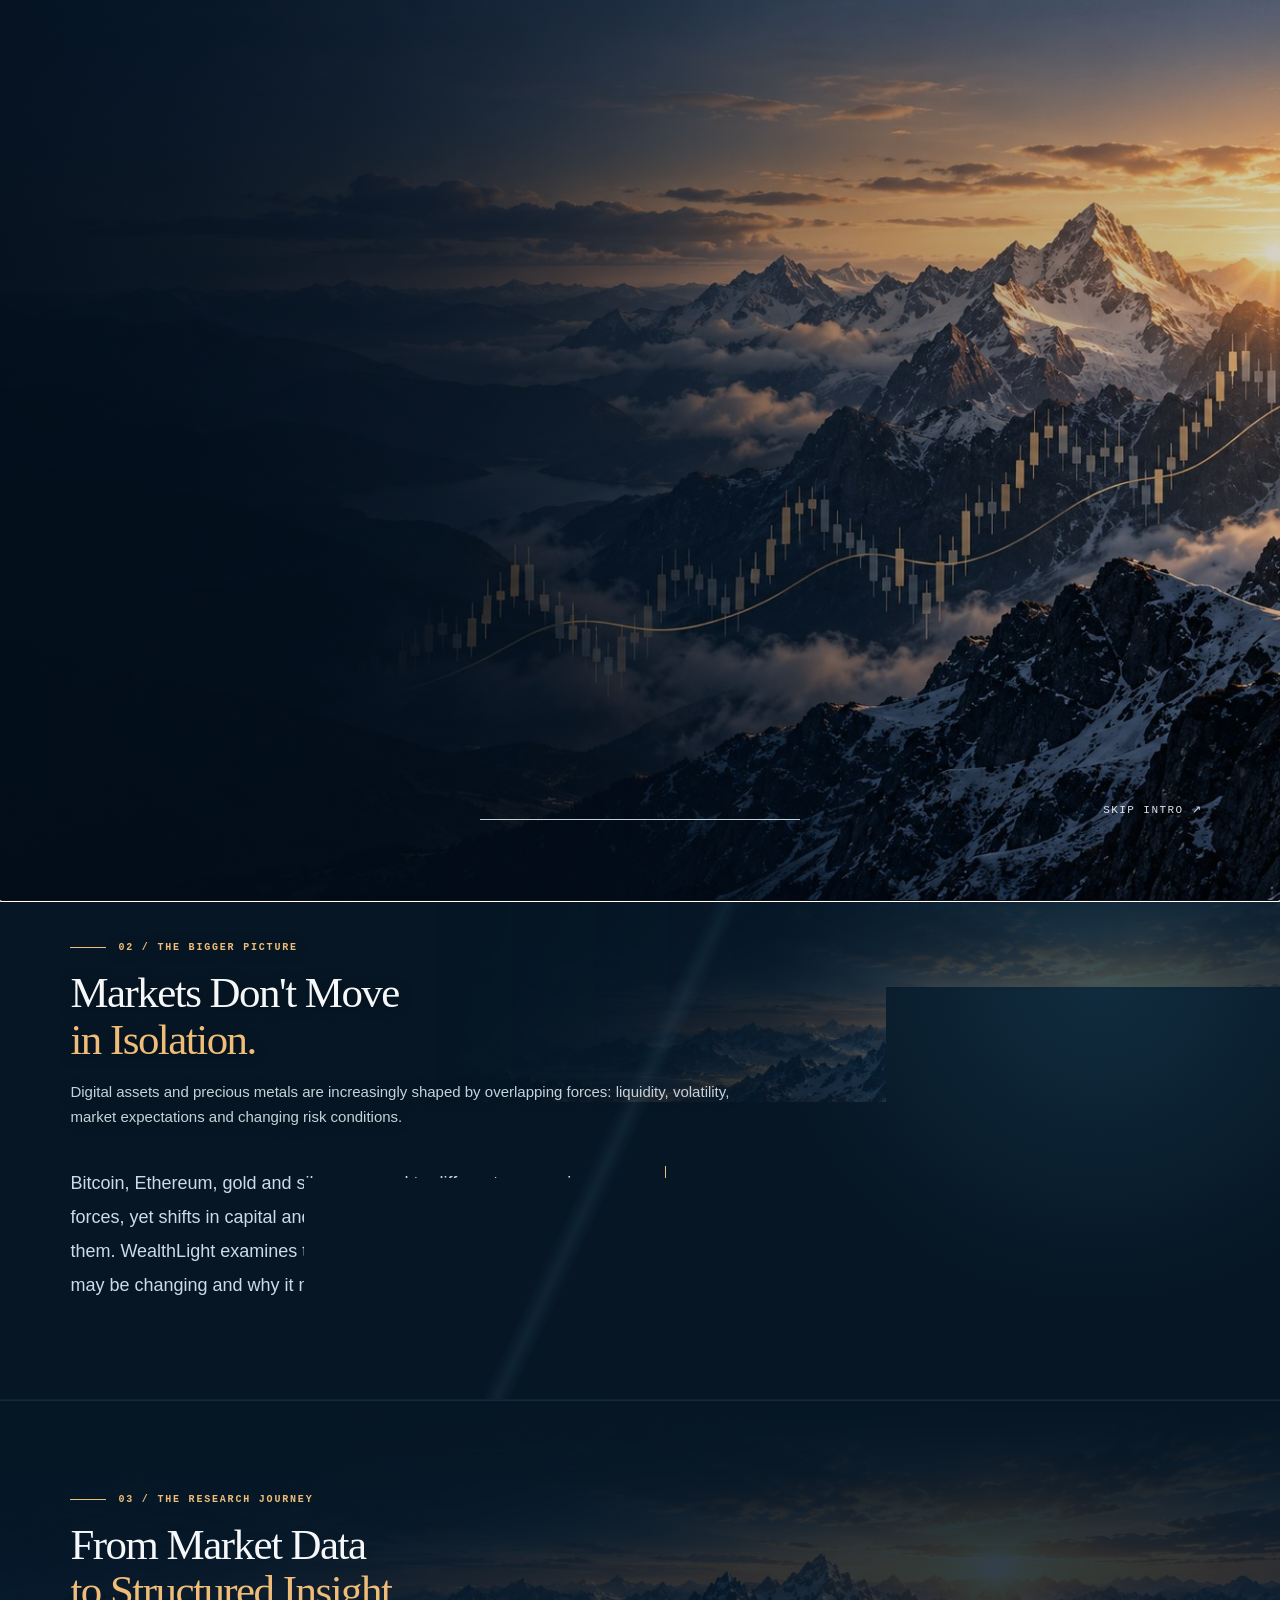
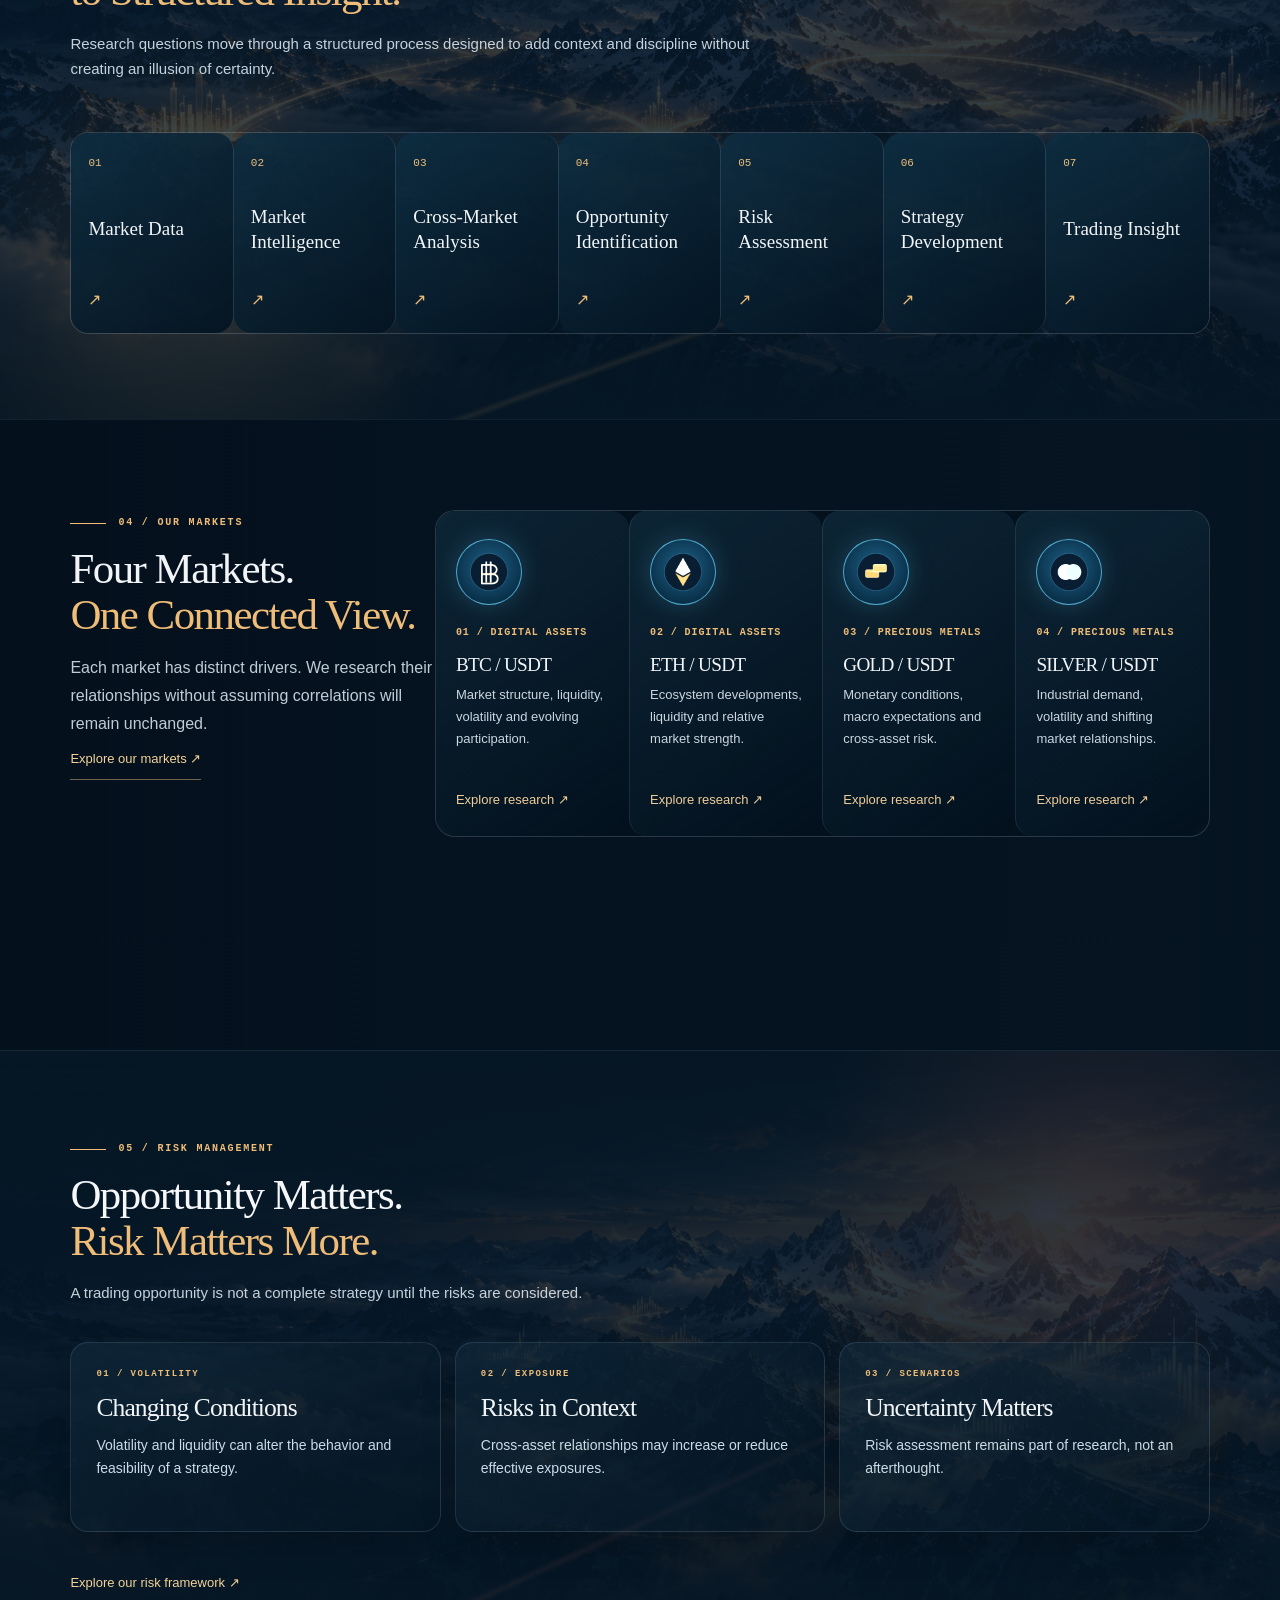
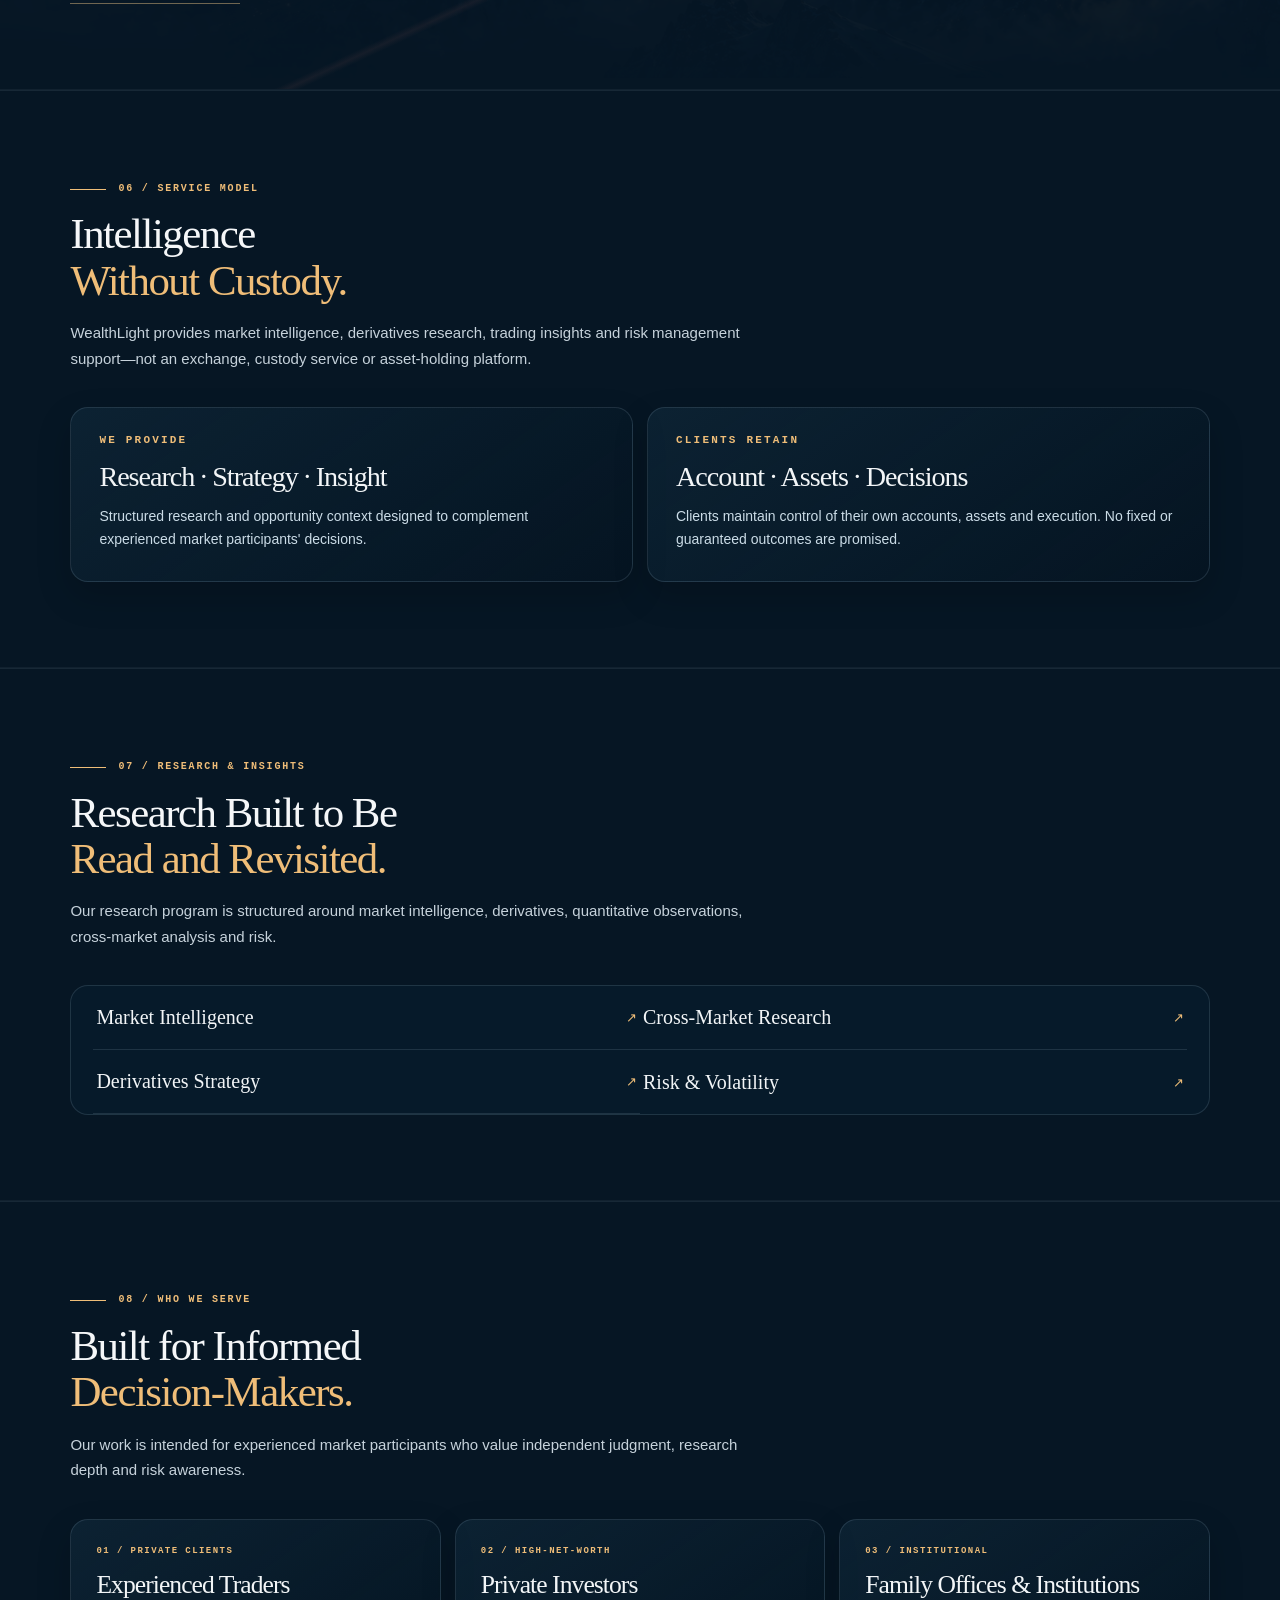
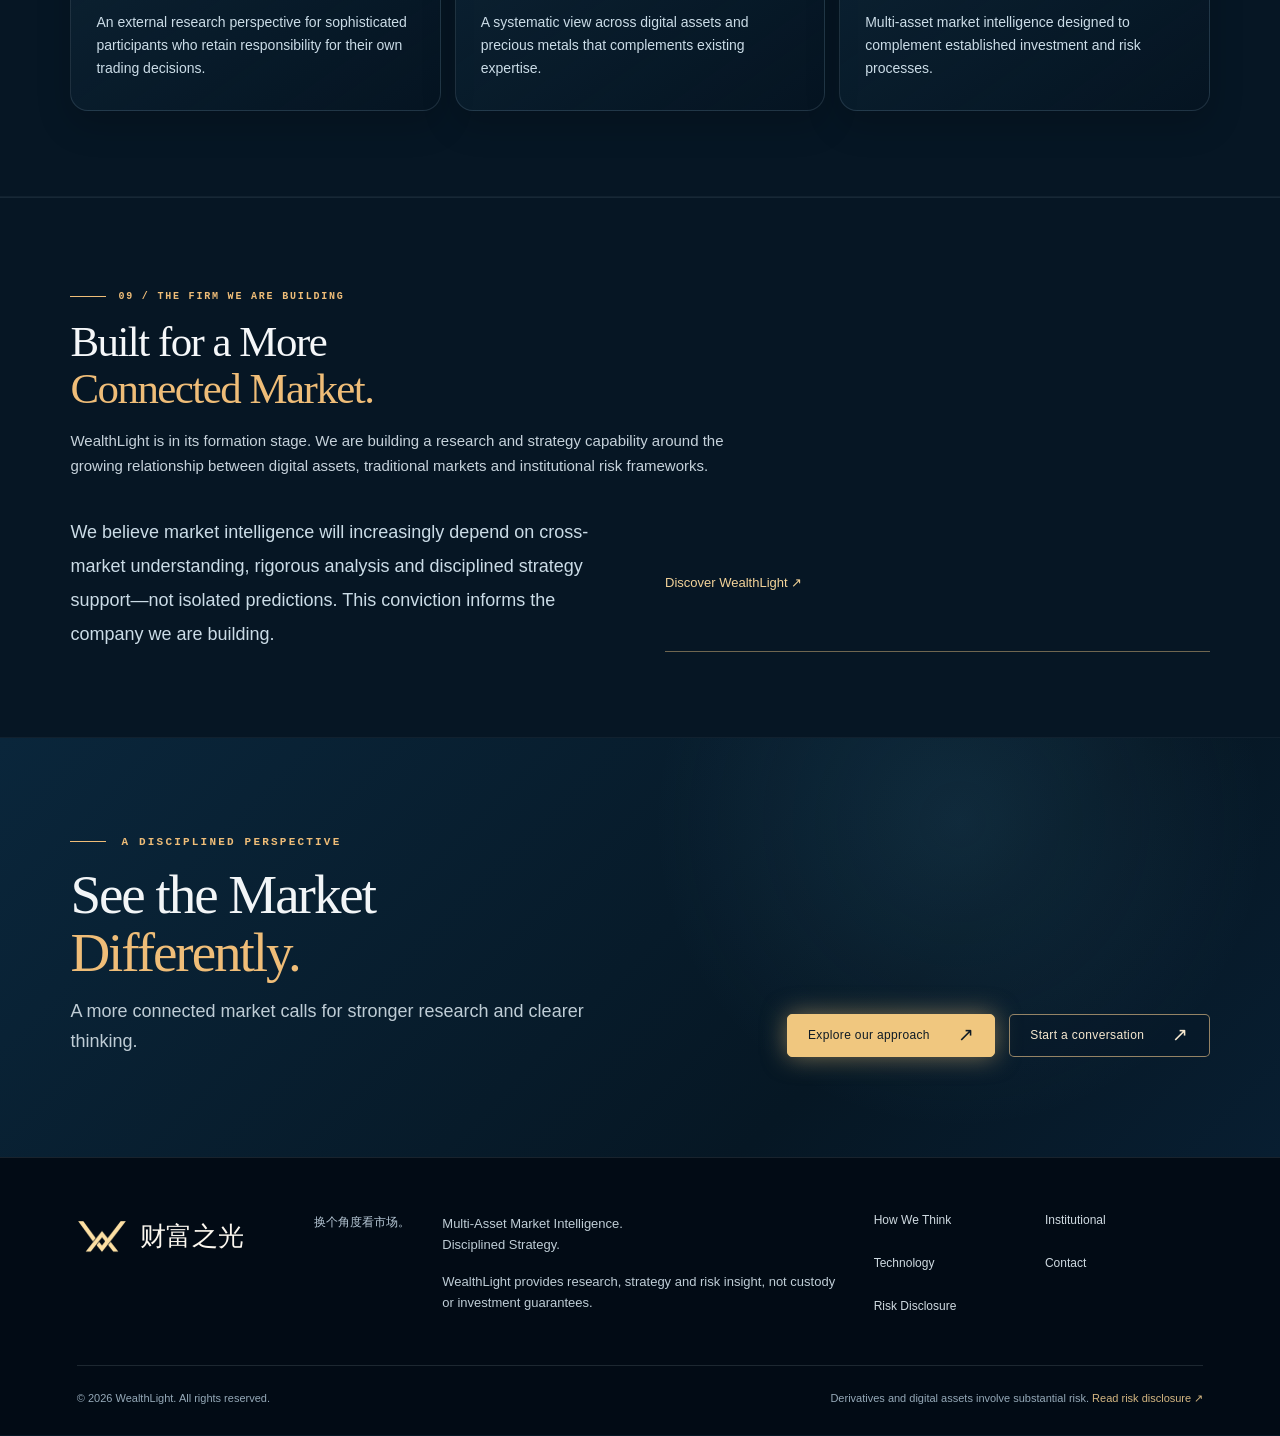
==== commit 768034b6: "Apply real on-site photographic chapter media and animated editorial layout — index.html" ====
--- a/index.html
+++ b/index.html
@@ -1 +1 @@
-<!doctype html><html lang="en"><head><meta charset="UTF-8"><meta name="viewport" content="width=device-width,initial-scale=1"><meta name="theme-color" content="#061525"><meta name="description" content="WealthLight multi-asset market intelligence, derivatives strategy research and risk-aware trading insight."><title>Home | WealthLight</title><link rel="icon" type="image/png" href="/assets/wealthlight-symbol.png"><link rel="preload" as="image" href="/assets/wealthlight-logo-light.png"><link rel="stylesheet" href="/styles/site.css?v=wl3-intro"><link rel="stylesheet" href="/styles/editorial-v13.css?v=18"><link rel="stylesheet" href="/styles/wealthlight-visual-v16.css?v=cohesive16"></head><body class="home wl-brand-photo" data-page="home"><header class="site-header" id="site-header"><a href="/index.html" class="brand brand-lockup" aria-label="财富之光 — 首页"><span class="brand-top"><img src="/assets/wealthlight-symbol.png" class="brand-mark" alt=""><span class="brand-title">财富之光</span></span><span class="brand-tagline">换个角度看市场。</span></a><button class="nav-toggle" type="button" aria-label="Open navigation" aria-controls="site-nav" aria-expanded="false"><span></span><span></span></button><nav class="site-nav" id="site-nav"><a href="/index.html" data-nav="index.html">Home</a><a href="/about.html" data-nav="about.html">About</a><a href="/capabilities.html" data-nav="capabilities.html">Capabilities</a><a href="/markets.html" data-nav="markets.html">Markets</a><a href="/strategies.html" data-nav="strategies.html">Strategies</a><a href="/research.html" data-nav="research.html">Research</a><a href="/risk.html" data-nav="risk.html">Risk</a><a class="nav-cta" href="/contact.html">Start a Conversation <span>↗</span></a></nav></header><div class="intro" id="intro" role="dialog" aria-label="WealthLight opening animation" aria-modal="true" tabindex="-1"><div class="intro-scene" aria-hidden="true"><div class="intro-scene-photo"></div></div><div class="intro-brand"><img src="/assets/wealthlight-logo-light.png" alt="WealthLight — See the Market Differently."></div><p class="intro-caption">MARKET INTELLIGENCE · STRATEGY · DISCIPLINE</p><div class="intro-progress" aria-hidden="true"><i></i></div><button type="button" class="intro-skip" id="intro-skip">SKIP INTRO ↗</button></div><main><section class="home-hero" id="home-hero"><div class="home-hero-photo"></div><div class="home-hero-shade"></div><div class="wl-market-identity" aria-hidden="true"><span class="wl-id-kicker">MULTI-ASSET RESEARCH</span><strong>Market structure.<br>Connected signals.</strong><span>BTC / ETH / GOLD / SILVER</span><span>LIQUIDITY · VOLATILITY · RISK</span></div><div class="shell hero-inner"><div class="hero-top"><p class="eyebrow">INDEPENDENT MULTI-ASSET RESEARCH</p><h1>See the Market<br><em>Differently.</em></h1><p>Independent research across digital assets and precious metals. We connect market structure, liquidity and risk to help experienced participants make informed decisions.</p><div class="hero-actions"><a class="button gold" href="/capabilities.html">Explore Our Approach <span>↗</span></a><a class="button ghost" href="/approach.html">Start a Conversation <span>↗</span></a></div></div><div class="hero-data" aria-hidden="true"><span>MARKET STRUCTURE</span><span>LIQUIDITY</span><span>RISK DISCIPLINE</span></div></div><div class="hero-pillars shell" id="approach"><article><img src="/assets/icon-observe.png" alt=""><div><span class="kicker">01 / OBSERVE</span><h3>Markets</h3><p>A connected perspective across digital assets and precious metals.</p><a href="/markets.html">View Markets ↗</a></div></article><article><img src="/assets/icon-connect.png" alt=""><div><span class="kicker">02 / CONNECT</span><h3>Research</h3><p>Evidence, context and clear questions guide every research view.</p><a href="/research.html">Our Research ↗</a></div></article><article><img src="/assets/icon-evaluate.png" alt=""><div><span class="kicker">03 / EVALUATE</span><h3>Strategies</h3><p>Evaluate opportunities against changing liquidity and risk conditions.</p><a href="/strategies.html">Our Strategies ↗</a></div></article><article><img src="/assets/icon-inform.png" alt=""><div><span class="kicker">04 / INFORM</span><h3>Risk</h3><p>Examine downside scenarios before an opportunity becomes a decision.</p><a href="/risk.html">Our Approach ↗</a></div></article></div></section><section class="wl-research-ribbon" aria-label="Research coverage"><div class="wl-ribbon-inner"><span class="wl-ribbon-heading">WEALTHLIGHT / RESEARCH UNIVERSE</span><div class="wl-ribbon-cell"><small>DIGITAL ASSET</small><b>Bitcoin</b></div><div class="wl-ribbon-cell"><small>DIGITAL ASSET</small><b>Ethereum</b></div><div class="wl-ribbon-cell"><small>PRECIOUS METAL</small><b>Gold</b></div><div class="wl-ribbon-cell"><small>PRECIOUS METAL</small><b>Silver</b></div></div></section><section class="content-section section-dark"><div class="shell"><div class="section-heading"><p class="eyebrow">02 / THE BIGGER PICTURE</p><h2>Markets Don't Move<br><em>in Isolation.</em></h2><p>Digital assets and precious metals are increasingly shaped by overlapping forces: liquidity, volatility, market expectations and changing risk conditions.</p></div><div class="wide-editorial"><p>Bitcoin, Ethereum, gold and silver respond to different economic forces, yet shifts in capital and risk appetite can travel between them. WealthLight examines these relationships to understand what may be changing and why it matters.</p><div class="editorial-quote"><span>OUR PERSPECTIVE</span><strong>Context is not an addition to research. It is the starting point.</strong></div></div></div></section><section class="content-section section-pattern"><div class="shell"><div class="section-heading"><p class="eyebrow">03 / THE RESEARCH JOURNEY</p><h2>From Market Data<br><em>to Structured Insight.</em></h2><p>Research questions move through a structured process designed to add context and discipline without creating an illusion of certainty.</p></div><div class="steps"><a href="/approach.html" class="step"><span>01</span><strong>Market Data</strong><i>↗</i></a><a href="/approach.html" class="step"><span>02</span><strong>Market Intelligence</strong><i>↗</i></a><a href="/approach.html" class="step"><span>03</span><strong>Cross-Market Analysis</strong><i>↗</i></a><a href="/approach.html" class="step"><span>04</span><strong>Opportunity Identification</strong><i>↗</i></a><a href="/approach.html" class="step"><span>05</span><strong>Risk Assessment</strong><i>↗</i></a><a href="/approach.html" class="step"><span>06</span><strong>Strategy Development</strong><i>↗</i></a><a href="/approach.html" class="step"><span>07</span><strong>Trading Insight</strong><i>↗</i></a></div></div></section><section class="market-stage" aria-label="Four markets — illustrative market artwork"><div class="market-stage-photo"></div><div class="shell market-stage-grid"><div class="market-stage-heading"><p class="eyebrow">04 / OUR MARKETS</p><h2>Four Markets.<br><em>One Connected View.</em></h2><p>Each market has distinct drivers. We research their relationships without assuming correlations will remain unchanged.</p><a href="/markets.html" class="text-link">Explore our markets ↗</a></div><div class="market-slices"><article class="market-slice"><img src="/assets/icon-btc.png" alt="" loading="lazy"><p class="kicker">01 / DIGITAL ASSETS</p><h3>BTC / USDT</h3><p>Market structure, liquidity, volatility and evolving participation.</p><a href="/research.html">Explore research ↗</a></article><article class="market-slice"><img src="/assets/icon-eth.png" alt="" loading="lazy"><p class="kicker">02 / DIGITAL ASSETS</p><h3>ETH / USDT</h3><p>Ecosystem developments, liquidity and relative market strength.</p><a href="/research.html">Explore research ↗</a></article><article class="market-slice"><img src="/assets/icon-gold.png" alt="" loading="lazy"><p class="kicker">03 / PRECIOUS METALS</p><h3>GOLD / USDT</h3><p>Monetary conditions, macro expectations and cross-asset risk.</p><a href="/research.html">Explore research ↗</a></article><article class="market-slice"><img src="/assets/icon-silver.png" alt="" loading="lazy"><p class="kicker">04 / PRECIOUS METALS</p><h3>SILVER / USDT</h3><p>Industrial demand, volatility and shifting market relationships.</p><a href="/research.html">Explore research ↗</a></article></div></div></section><section class="content-section section-dark"><div class="shell"><div class="section-heading"><p class="eyebrow">05 / RISK MANAGEMENT</p><h2>Opportunity Matters.<br><em>Risk Matters More.</em></h2><p>A trading opportunity is not a complete strategy until the risks are considered.</p></div><div class="three-col"><article class="line-column"><span class="kicker">01 / VOLATILITY</span><h3>Changing Conditions</h3><p>Volatility and liquidity can alter the behavior and feasibility of a strategy.</p></article><article class="line-column"><span class="kicker">02 / EXPOSURE</span><h3>Risks in Context</h3><p>Cross-asset relationships may increase or reduce effective exposures.</p></article><article class="line-column"><span class="kicker">03 / SCENARIOS</span><h3>Uncertainty Matters</h3><p>Risk assessment remains part of research, not an afterthought.</p></article></div><a class="text-link block-link" href="/risk.html">Explore our risk framework ↗</a></div></section><section class="content-section section-soft"><div class="shell"><div class="section-heading"><p class="eyebrow">06 / SERVICE MODEL</p><h2>Intelligence<br><em>Without Custody.</em></h2><p>WealthLight provides market intelligence, derivatives research, trading insights and risk management support—not an exchange, custody service or asset-holding platform.</p></div><div class="service-lines"><div><span class="kicker">WE PROVIDE</span><h3>Research · Strategy · Insight</h3><p>Structured research and opportunity context designed to complement experienced market participants' decisions.</p></div><div><span class="kicker">CLIENTS RETAIN</span><h3>Account · Assets · Decisions</h3><p>Clients maintain control of their own accounts, assets and execution. No fixed or guaranteed outcomes are promised.</p></div></div></div></section><section class="content-section section-pattern"><div class="shell"><div class="section-heading"><p class="eyebrow">07 / RESEARCH & INSIGHTS</p><h2>Research Built to Be<br><em>Read and Revisited.</em></h2><p>Our research program is structured around market intelligence, derivatives, quantitative observations, cross-market analysis and risk.</p></div><div class="research-links"><a href="/research.html">Market Intelligence <span>↗</span></a><a href="/research.html">Cross-Market Research <span>↗</span></a><a href="/research.html">Derivatives Strategy <span>↗</span></a><a href="/research.html">Risk & Volatility <span>↗</span></a></div></div></section><section class="content-section section-dark"><div class="shell"><div class="section-heading"><p class="eyebrow">08 / WHO WE SERVE</p><h2>Built for Informed<br><em>Decision-Makers.</em></h2><p>Our work is intended for experienced market participants who value independent judgment, research depth and risk awareness.</p></div><div class="three-col"><article class="line-column"><span class="kicker">01 / PRIVATE CLIENTS</span><h3>Experienced Traders</h3><p>An external research perspective for sophisticated participants who retain responsibility for their own trading decisions.</p></article><article class="line-column"><span class="kicker">02 / HIGH-NET-WORTH</span><h3>Private Investors</h3><p>A systematic view across digital assets and precious metals that complements existing expertise.</p></article><article class="line-column"><span class="kicker">03 / INSTITUTIONAL</span><h3>Family Offices & Institutions</h3><p>Multi-asset market intelligence designed to complement established investment and risk processes.</p></article></div></div></section><section class="content-section section-soft"><div class="shell"><div class="section-heading"><p class="eyebrow">09 / THE FIRM WE ARE BUILDING</p><h2>Built for a More<br><em>Connected Market.</em></h2><p>WealthLight is in its formation stage. We are building a research and strategy capability around the growing relationship between digital assets, traditional markets and institutional risk frameworks.</p></div><div class="wide-editorial"><p>We believe market intelligence will increasingly depend on cross-market understanding, rigorous analysis and disciplined strategy support—not isolated predictions. This conviction informs the company we are building.</p><a href="/about.html" class="text-link">Discover WealthLight ↗</a></div></div></section><section class="closing"><div class="shell closing-inner"><div><p class="eyebrow">A DISCIPLINED PERSPECTIVE</p><h2>See the Market<br><em>Differently.</em></h2><p>A more connected market calls for stronger research and clearer thinking.</p></div><div class="closing-actions"><a href="/approach.html" class="button gold">Explore our approach <span>↗</span></a><a href="/contact.html" class="button ghost">Start a conversation <span>↗</span></a></div></div></section></main><footer class="site-footer"><div class="footer-brand"><div class="brand-top"><img src="/assets/wealthlight-symbol.png" class="brand-mark" alt=""><span class="brand-title">财富之光</span></div><p class="brand-tagline">换个角度看市场。</p></div><div class="footer-copy"><p>Multi-Asset Market Intelligence.<br>Disciplined Strategy.</p><p>WealthLight provides research, strategy and risk insight, not custody or investment guarantees.</p></div><nav aria-label="Footer navigation"><a href="/approach.html">How We Think</a><a href="/institutional.html">Institutional</a><a href="/technology.html">Technology</a><a href="/contact.html">Contact</a><a href="/disclosure.html">Risk Disclosure</a></nav><div class="footer-bottom"><span>© 2026 WealthLight. All rights reserved.</span><span>Derivatives and digital assets involve substantial risk. <a href="/disclosure.html">Read risk disclosure ↗</a></span></div></footer><script defer src="/scripts/site.js?v=intro-10-photo"></script></body></html>+<!doctype html><html lang="en"><head><meta charset="UTF-8"><meta name="viewport" content="width=device-width,initial-scale=1"><meta name="theme-color" content="#061525"><meta name="description" content="WealthLight multi-asset market intelligence, derivatives strategy research and risk-aware trading insight."><title>Home | WealthLight</title><link rel="icon" type="image/png" href="/assets/wealthlight-symbol.png"><link rel="preload" as="image" href="/assets/wealthlight-logo-light.png"><link rel="stylesheet" href="/styles/site.css?v=wl3-intro"><link rel="stylesheet" href="/styles/editorial-v13.css?v=18"><link rel="stylesheet" href="/styles/wealthlight-visual-v16.css?v=cohesive16"><link rel="stylesheet" href="/styles/wealthlight-live-v17.css?v=actual17"></head><body class="home wl-brand-photo" data-page="home"><header class="site-header" id="site-header"><a href="/index.html" class="brand brand-lockup" aria-label="财富之光 — 首页"><span class="brand-top"><img src="/assets/wealthlight-symbol.png" class="brand-mark" alt=""><span class="brand-title">财富之光</span></span><span class="brand-tagline">换个角度看市场。</span></a><button class="nav-toggle" type="button" aria-label="Open navigation" aria-controls="site-nav" aria-expanded="false"><span></span><span></span></button><nav class="site-nav" id="site-nav"><a href="/index.html" data-nav="index.html">Home</a><a href="/about.html" data-nav="about.html">About</a><a href="/capabilities.html" data-nav="capabilities.html">Capabilities</a><a href="/markets.html" data-nav="markets.html">Markets</a><a href="/strategies.html" data-nav="strategies.html">Strategies</a><a href="/research.html" data-nav="research.html">Research</a><a href="/risk.html" data-nav="risk.html">Risk</a><a class="nav-cta" href="/contact.html">Start a Conversation <span>↗</span></a></nav></header><div class="intro" id="intro" role="dialog" aria-label="WealthLight opening animation" aria-modal="true" tabindex="-1"><div class="intro-scene" aria-hidden="true"><div class="intro-scene-photo"></div></div><div class="intro-brand"><img src="/assets/wealthlight-logo-light.png" alt="WealthLight — See the Market Differently."></div><p class="intro-caption">MARKET INTELLIGENCE · STRATEGY · DISCIPLINE</p><div class="intro-progress" aria-hidden="true"><i></i></div><button type="button" class="intro-skip" id="intro-skip">SKIP INTRO ↗</button></div><main><section class="home-hero" id="home-hero"><div class="home-hero-photo"></div><div class="home-hero-shade"></div><div class="wl-market-identity" aria-hidden="true"><span class="wl-id-kicker">MULTI-ASSET RESEARCH</span><strong>Market structure.<br>Connected signals.</strong><span>BTC / ETH / GOLD / SILVER</span><span>LIQUIDITY · VOLATILITY · RISK</span></div><div class="shell hero-inner"><div class="hero-top"><p class="eyebrow">INDEPENDENT MULTI-ASSET RESEARCH</p><h1>See the Market<br><em>Differently.</em></h1><p>Independent research across digital assets and precious metals. We connect market structure, liquidity and risk to help experienced participants make informed decisions.</p><div class="hero-actions"><a class="button gold" href="/capabilities.html">Explore Our Approach <span>↗</span></a><a class="button ghost" href="/contact.html">Start a Conversation <span>↗</span></a></div></div><div class="hero-data" aria-hidden="true"><span>MARKET STRUCTURE</span><span>LIQUIDITY</span><span>RISK DISCIPLINE</span></div></div><div class="hero-pillars shell" id="approach"><article><img src="/assets/icon-observe.png" alt=""><div><span class="kicker">01 / OBSERVE</span><h3>Markets</h3><p>A connected perspective across digital assets and precious metals.</p><a href="/markets.html">View Markets ↗</a></div></article><article><img src="/assets/icon-connect.png" alt=""><div><span class="kicker">02 / CONNECT</span><h3>Research</h3><p>Evidence, context and clear questions guide every research view.</p><a href="/research.html">Our Research ↗</a></div></article><article><img src="/assets/icon-evaluate.png" alt=""><div><span class="kicker">03 / EVALUATE</span><h3>Strategies</h3><p>Evaluate opportunities against changing liquidity and risk conditions.</p><a href="/strategies.html">Our Strategies ↗</a></div></article><article><img src="/assets/icon-inform.png" alt=""><div><span class="kicker">04 / INFORM</span><h3>Risk</h3><p>Examine downside scenarios before an opportunity becomes a decision.</p><a href="/risk.html">Our Approach ↗</a></div></article></div></section><section class="wl-research-ribbon" aria-label="Research coverage"><div class="wl-ribbon-inner"><span class="wl-ribbon-heading">WEALTHLIGHT / RESEARCH UNIVERSE</span><div class="wl-ribbon-cell"><small>DIGITAL ASSET</small><b>Bitcoin</b></div><div class="wl-ribbon-cell"><small>DIGITAL ASSET</small><b>Ethereum</b></div><div class="wl-ribbon-cell"><small>PRECIOUS METAL</small><b>Gold</b></div><div class="wl-ribbon-cell"><small>PRECIOUS METAL</small><b>Silver</b></div></div></section><section class="content-section section-dark has-image-scene"><div class="wl-chapter-image" aria-hidden="true"><img src="/assets/research-mountains.jpg" alt="" loading="lazy" decoding="async"></div><div class="shell"><div class="section-heading"><p class="eyebrow">02 / THE BIGGER PICTURE</p><h2>Markets Don't Move<br><em>in Isolation.</em></h2><p>Digital assets and precious metals are increasingly shaped by overlapping forces: liquidity, volatility, market expectations and changing risk conditions.</p></div><div class="wide-editorial"><p>Bitcoin, Ethereum, gold and silver respond to different economic forces, yet shifts in capital and risk appetite can travel between them. WealthLight examines these relationships to understand what may be changing and why it matters.</p><div class="editorial-quote"><span>OUR PERSPECTIVE</span><strong>Context is not an addition to research. It is the starting point.</strong></div></div></div></section><section class="content-section section-pattern"><div class="shell"><div class="section-heading"><p class="eyebrow">03 / THE RESEARCH JOURNEY</p><h2>From Market Data<br><em>to Structured Insight.</em></h2><p>Research questions move through a structured process designed to add context and discipline without creating an illusion of certainty.</p></div><div class="steps"><a href="/approach.html" class="step"><span>01</span><strong>Market Data</strong><i>↗</i></a><a href="/approach.html" class="step"><span>02</span><strong>Market Intelligence</strong><i>↗</i></a><a href="/approach.html" class="step"><span>03</span><strong>Cross-Market Analysis</strong><i>↗</i></a><a href="/approach.html" class="step"><span>04</span><strong>Opportunity Identification</strong><i>↗</i></a><a href="/approach.html" class="step"><span>05</span><strong>Risk Assessment</strong><i>↗</i></a><a href="/approach.html" class="step"><span>06</span><strong>Strategy Development</strong><i>↗</i></a><a href="/approach.html" class="step"><span>07</span><strong>Trading Insight</strong><i>↗</i></a></div></div></section><section class="market-stage" aria-label="Four markets — illustrative market artwork"><div class="market-stage-photo"></div><div class="shell market-stage-grid"><div class="market-stage-heading"><p class="eyebrow">04 / OUR MARKETS</p><h2>Four Markets.<br><em>One Connected View.</em></h2><p>Each market has distinct drivers. We research their relationships without assuming correlations will remain unchanged.</p><a href="/markets.html" class="text-link">Explore our markets ↗</a></div><div class="market-slices"><article class="market-slice"><img src="/assets/icon-btc.png" alt="" loading="lazy"><p class="kicker">01 / DIGITAL ASSETS</p><h3>BTC / USDT</h3><p>Market structure, liquidity, volatility and evolving participation.</p><a href="/research.html">Explore research ↗</a></article><article class="market-slice"><img src="/assets/icon-eth.png" alt="" loading="lazy"><p class="kicker">02 / DIGITAL ASSETS</p><h3>ETH / USDT</h3><p>Ecosystem developments, liquidity and relative market strength.</p><a href="/research.html">Explore research ↗</a></article><article class="market-slice"><img src="/assets/icon-gold.png" alt="" loading="lazy"><p class="kicker">03 / PRECIOUS METALS</p><h3>GOLD / USDT</h3><p>Monetary conditions, macro expectations and cross-asset risk.</p><a href="/research.html">Explore research ↗</a></article><article class="market-slice"><img src="/assets/icon-silver.png" alt="" loading="lazy"><p class="kicker">04 / PRECIOUS METALS</p><h3>SILVER / USDT</h3><p>Industrial demand, volatility and shifting market relationships.</p><a href="/research.html">Explore research ↗</a></article></div></div></section><section class="content-section section-dark"><div class="shell"><div class="section-heading"><p class="eyebrow">05 / RISK MANAGEMENT</p><h2>Opportunity Matters.<br><em>Risk Matters More.</em></h2><p>A trading opportunity is not a complete strategy until the risks are considered.</p></div><div class="three-col"><article class="line-column"><span class="kicker">01 / VOLATILITY</span><h3>Changing Conditions</h3><p>Volatility and liquidity can alter the behavior and feasibility of a strategy.</p></article><article class="line-column"><span class="kicker">02 / EXPOSURE</span><h3>Risks in Context</h3><p>Cross-asset relationships may increase or reduce effective exposures.</p></article><article class="line-column"><span class="kicker">03 / SCENARIOS</span><h3>Uncertainty Matters</h3><p>Risk assessment remains part of research, not an afterthought.</p></article></div><a class="text-link block-link" href="/risk.html">Explore our risk framework ↗</a></div></section><section class="content-section section-soft"><div class="shell"><div class="section-heading"><p class="eyebrow">06 / SERVICE MODEL</p><h2>Intelligence<br><em>Without Custody.</em></h2><p>WealthLight provides market intelligence, derivatives research, trading insights and risk management support—not an exchange, custody service or asset-holding platform.</p></div><div class="service-lines"><div><span class="kicker">WE PROVIDE</span><h3>Research · Strategy · Insight</h3><p>Structured research and opportunity context designed to complement experienced market participants' decisions.</p></div><div><span class="kicker">CLIENTS RETAIN</span><h3>Account · Assets · Decisions</h3><p>Clients maintain control of their own accounts, assets and execution. No fixed or guaranteed outcomes are promised.</p></div></div></div></section><section class="content-section section-pattern"><div class="shell"><div class="section-heading"><p class="eyebrow">07 / RESEARCH & INSIGHTS</p><h2>Research Built to Be<br><em>Read and Revisited.</em></h2><p>Our research program is structured around market intelligence, derivatives, quantitative observations, cross-market analysis and risk.</p></div><div class="research-links"><a href="/research.html">Market Intelligence <span>↗</span></a><a href="/research.html">Cross-Market Research <span>↗</span></a><a href="/research.html">Derivatives Strategy <span>↗</span></a><a href="/research.html">Risk & Volatility <span>↗</span></a></div></div></section><section class="content-section section-dark"><div class="shell"><div class="section-heading"><p class="eyebrow">08 / WHO WE SERVE</p><h2>Built for Informed<br><em>Decision-Makers.</em></h2><p>Our work is intended for experienced market participants who value independent judgment, research depth and risk awareness.</p></div><div class="three-col"><article class="line-column"><span class="kicker">01 / PRIVATE CLIENTS</span><h3>Experienced Traders</h3><p>An external research perspective for sophisticated participants who retain responsibility for their own trading decisions.</p></article><article class="line-column"><span class="kicker">02 / HIGH-NET-WORTH</span><h3>Private Investors</h3><p>A systematic view across digital assets and precious metals that complements existing expertise.</p></article><article class="line-column"><span class="kicker">03 / INSTITUTIONAL</span><h3>Family Offices & Institutions</h3><p>Multi-asset market intelligence designed to complement established investment and risk processes.</p></article></div></div></section><section class="content-section section-soft"><div class="shell"><div class="section-heading"><p class="eyebrow">09 / THE FIRM WE ARE BUILDING</p><h2>Built for a More<br><em>Connected Market.</em></h2><p>WealthLight is in its formation stage. We are building a research and strategy capability around the growing relationship between digital assets, traditional markets and institutional risk frameworks.</p></div><div class="wide-editorial"><p>We believe market intelligence will increasingly depend on cross-market understanding, rigorous analysis and disciplined strategy support—not isolated predictions. This conviction informs the company we are building.</p><a href="/about.html" class="text-link">Discover WealthLight ↗</a></div></div></section><section class="closing"><div class="shell closing-inner"><div><p class="eyebrow">A DISCIPLINED PERSPECTIVE</p><h2>See the Market<br><em>Differently.</em></h2><p>A more connected market calls for stronger research and clearer thinking.</p></div><div class="closing-actions"><a href="/approach.html" class="button gold">Explore our approach <span>↗</span></a><a href="/contact.html" class="button ghost">Start a conversation <span>↗</span></a></div></div></section></main><footer class="site-footer"><div class="footer-brand"><div class="brand-top"><img src="/assets/wealthlight-symbol.png" class="brand-mark" alt=""><span class="brand-title">财富之光</span></div><p class="brand-tagline">换个角度看市场。</p></div><div class="footer-copy"><p>Multi-Asset Market Intelligence.<br>Disciplined Strategy.</p><p>WealthLight provides research, strategy and risk insight, not custody or investment guarantees.</p></div><nav aria-label="Footer navigation"><a href="/approach.html">How We Think</a><a href="/institutional.html">Institutional</a><a href="/technology.html">Technology</a><a href="/contact.html">Contact</a><a href="/disclosure.html">Risk Disclosure</a></nav><div class="footer-bottom"><span>© 2026 WealthLight. All rights reserved.</span><span>Derivatives and digital assets involve substantial risk. <a href="/disclosure.html">Read risk disclosure ↗</a></span></div></footer><script defer src="/scripts/site.js?v=intro-10-photo"></script></body></html>
--- a/styles/wealthlight-visual-v16.css
+++ b/styles/wealthlight-visual-v16.css
@@ -195,3 +195,23 @@
  html body .page-hero .scene-photo,
  html body .market-stage .market-stage-photo{animation:none!important;transform:none!important}
 }
+
+/* Override prior v13 homepage market-grid/gradient overrides at exact specificity. */
+html body.home main > .market-stage:nth-of-type(n),
+html body[data-page="markets"] main > .market-stage:nth-of-type(n){
+ position:relative!important;isolation:isolate!important;overflow:hidden!important;
+ background-color:#061624!important;background-image:none!important
+}
+html body.home main > .market-stage:nth-of-type(n)::after,
+html body[data-page="markets"] main > .market-stage:nth-of-type(n)::after{
+ background-image:linear-gradient(90deg,rgba(3,15,28,.9),rgba(3,15,28,.59) 52%,rgba(3,15,28,.3)),
+ linear-gradient(180deg,rgba(4,16,28,.15),transparent 44%,rgba(6,22,36,.91))!important;
+ background:linear-gradient(90deg,rgba(3,15,28,.9),rgba(3,15,28,.59) 52%,rgba(3,15,28,.3)),
+ linear-gradient(180deg,rgba(4,16,28,.15),transparent 44%,rgba(6,22,36,.91))!important;
+}
+html body.home main > .market-stage:nth-of-type(n) .market-stage-photo{
+ background-image:url('/assets/markets-mountains.jpg')!important;background-size:cover!important;
+ background-position:58% 55%!important;animation:none!important;transform:none!important
+}
+/* Keep headings firmly above scenery on narrow screens, including translated text. */
+.site-header .brand-lockup .brand-title,.site-footer .footer-brand .brand-title{word-break:keep-all}
--- a/styles/wealthlight-live-v17.css
+++ b/styles/wealthlight-live-v17.css
@@ -0,0 +1,122 @@
+/* WealthLight live visual refinements v17 — existing JPG/PNG assets only.
+   No CSS-generated graphs, charts, mountains or glowing paths.
+   Media in each editorial chapter is an <img>, positioned and faded with CSS. */
+
+:root{--wl-photo-motion:52s}
+html body .home-hero .home-hero-photo,
+html body .page-hero .scene-photo,
+html body .market-stage .market-stage-photo{
+  background-repeat:no-repeat!important;
+  background-size:cover!important;
+  transform:translate3d(0,0,0) scale(1.025)!important;
+  animation:wl-v17-photographic-drift var(--wl-photo-motion) ease-in-out infinite alternate!important;
+  will-change:transform!important;
+}
+@keyframes wl-v17-photographic-drift{
+  from{transform:translate3d(-.4%,0,0) scale(1.025)}
+  to{transform:translate3d(.6%,-.25%,0) scale(1.032)}
+}
+/* Soften each image's transition into the site's navy canvas. */
+html body .home-hero .home-hero-shade{
+ background:linear-gradient(90deg,rgba(4,15,27,.90),rgba(4,15,27,.48) 40%,rgba(4,15,27,.13) 72%,rgba(4,15,27,.07)),
+ linear-gradient(180deg,rgba(4,17,29,.15),transparent 35%,rgba(6,22,36,.42) 72%,#061624 100%)!important
+}
+html body .page-hero .scene-darken{
+ background:linear-gradient(90deg,rgba(4,15,27,.86),rgba(4,15,27,.47) 43%,rgba(4,15,27,.1)),
+ linear-gradient(180deg,rgba(4,17,29,.1),transparent 42%,rgba(6,22,36,.59) 72%,#061624 100%)!important
+}
+html body .market-stage::after,
+html body.home main>.market-stage:nth-of-type(n)::after{
+ background:linear-gradient(90deg,rgba(4,15,27,.88),rgba(4,15,27,.52) 40%,rgba(4,15,27,.28)),
+ linear-gradient(180deg,#061624 0%,rgba(6,22,36,.21) 26%,rgba(6,22,36,.19) 66%,#061624 100%)!important;
+ background-image:linear-gradient(90deg,rgba(4,15,27,.88),rgba(4,15,27,.52) 40%,rgba(4,15,27,.28)),
+ linear-gradient(180deg,#061624 0%,rgba(6,22,36,.21) 26%,rgba(6,22,36,.19) 66%,#061624 100%)!important
+}
+html body .page-hero::after{
+  background:linear-gradient(180deg,transparent,#061624)!important;
+  height:170px!important
+}
+/* Once-per-page editorial imagery, kept separate from HTML text. */
+html body .content-section.has-image-scene{
+  position:relative!important;isolation:isolate!important;overflow:hidden!important;
+  background:#061624!important
+}
+html body .content-section .wl-chapter-image{
+  position:absolute;
+  z-index:1;
+  top:-2%;
+  bottom:-2%;
+  right:-3%;
+  width:min(70%,1120px);
+  overflow:hidden;
+  pointer-events:none;
+  opacity:.27;
+  -webkit-mask-image:linear-gradient(90deg,transparent 1%,rgba(0,0,0,.5) 27%,#000 57%,rgba(0,0,0,.65) 100%);
+  mask-image:linear-gradient(90deg,transparent 1%,rgba(0,0,0,.5) 27%,#000 57%,rgba(0,0,0,.65) 100%);
+}
+html body .content-section .wl-chapter-image::after{
+  content:"";position:absolute;inset:0;
+  background:linear-gradient(180deg,#061624 0%,transparent 27%,transparent 68%,#061624 100%)
+}
+html body .content-section .wl-chapter-image img{
+  width:100%;height:100%;object-fit:cover;object-position:65% 55%;
+  display:block;transform:scale(1.045);
+  animation:wl-v17-chapter-reveal 1.25s ease-out both
+}
+@keyframes wl-v17-chapter-reveal{from{opacity:0;transform:scale(1.065)}to{opacity:1;transform:scale(1.045)}}
+html body .content-section.has-image-scene>.shell{position:relative!important;z-index:3!important}
+html body .content-section.has-image-scene .section-heading h2,
+html body .content-section.has-image-scene .section-heading p{
+  text-shadow:0 2px 14px rgba(0,10,21,.35)
+}
+/* Data/research summary that was in HTML but had lost its authored styling. */
+html body .home-hero .wl-market-identity{
+  position:absolute;right:6vw;top:35%;z-index:5;
+  width:min(255px,19vw);
+  padding:12px 0 12px 20px;
+  border-left:1px solid rgba(232,192,130,.7);
+  pointer-events:none;
+  text-shadow:0 2px 9px rgba(0,10,22,.8)
+}
+html body .home-hero .wl-market-identity .wl-id-kicker{
+  display:block;color:#e9c58e;letter-spacing:.18em;
+  font:10px/1.5 ui-monospace,monospace
+}
+html body .home-hero .wl-market-identity strong{
+  display:block;font:normal clamp(16px,1.3vw,22px)/1.33 Georgia,serif;
+  color:#eff4f6;margin:8px 0 13px
+}
+html body .home-hero .wl-market-identity span:last-child,
+html body .home-hero .wl-market-identity span:nth-last-child(2){
+  display:block;font:10px/1.7 ui-monospace,monospace;
+  color:#c5d9e5;letter-spacing:.06em
+}
+html body .home-hero .wl-market-identity span:last-child{color:#e2c59c}
+html body .site-header .brand-lockup .brand-title{color:#fff}
+html body .site-header .brand-lockup .brand-mark{object-fit:contain!important}
+html body .site-footer .footer-brand .brand-mark{object-fit:contain!important}
+html body .market-slice{
+  background-color:rgba(5,20,34,.13)!important;
+  backdrop-filter:blur(2px);
+  transition:background-color .28s ease,border-color .28s ease,transform .28s ease
+}
+html body .market-slice:hover{background-color:rgba(8,27,44,.5)!important;transform:translateY(-2px)}
+/* Animated photos are for atmosphere, not motion-intensive presentation. */
+@media(max-width:1080px){
+ html body .home-hero .wl-market-identity{display:none}
+ html body .content-section .wl-chapter-image{width:75%;right:-12%;opacity:.21}
+}
+@media(max-width:700px){
+ html body .home-hero .home-hero-photo{background-position:64% 50%!important}
+ html body .content-section .wl-chapter-image{width:100%;right:-30%;opacity:.13}
+ html body .content-section .wl-chapter-image img{object-position:61% center}
+ html body .market-slice{backdrop-filter:none}
+}
+@media(prefers-reduced-motion:reduce){
+ html body .home-hero .home-hero-photo,
+ html body .page-hero .scene-photo,
+ html body .market-stage .market-stage-photo,
+ html body .content-section .wl-chapter-image img{
+  animation:none!important;transform:none!important;will-change:auto!important
+ }
+}
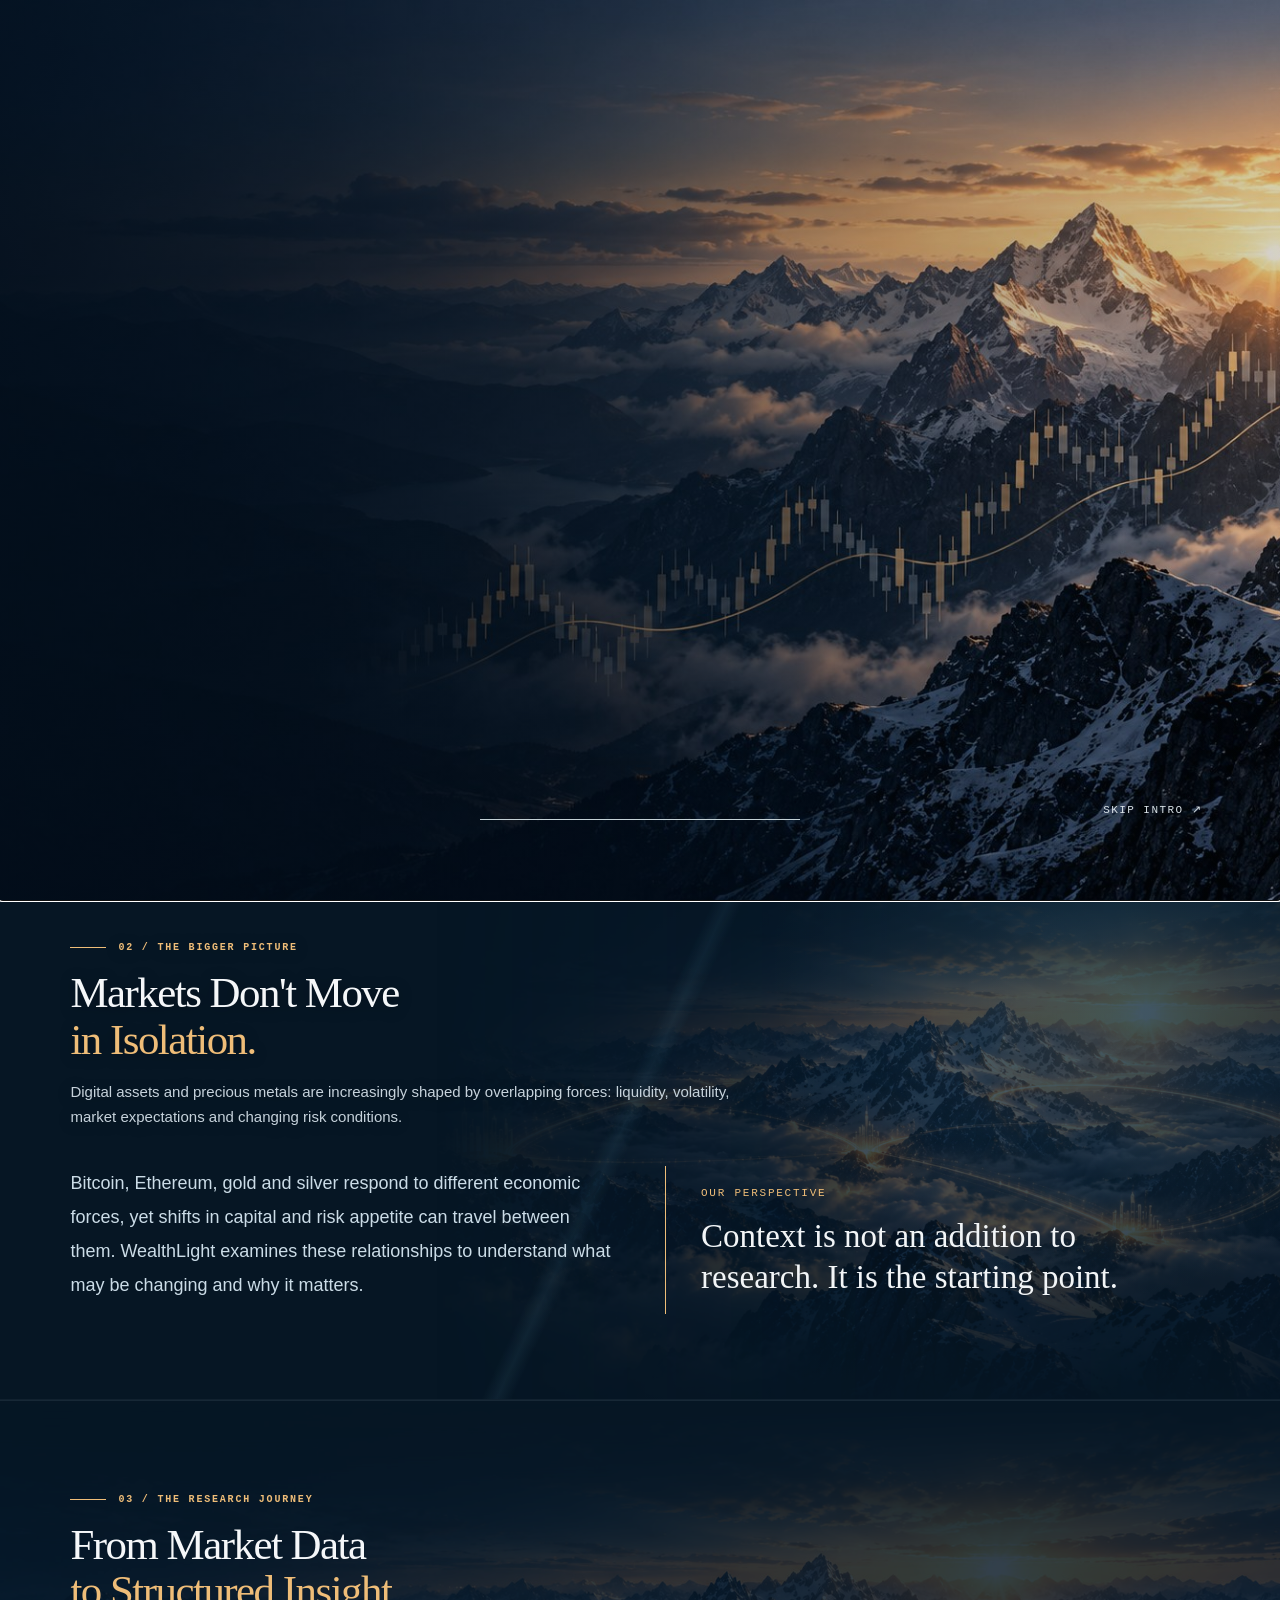
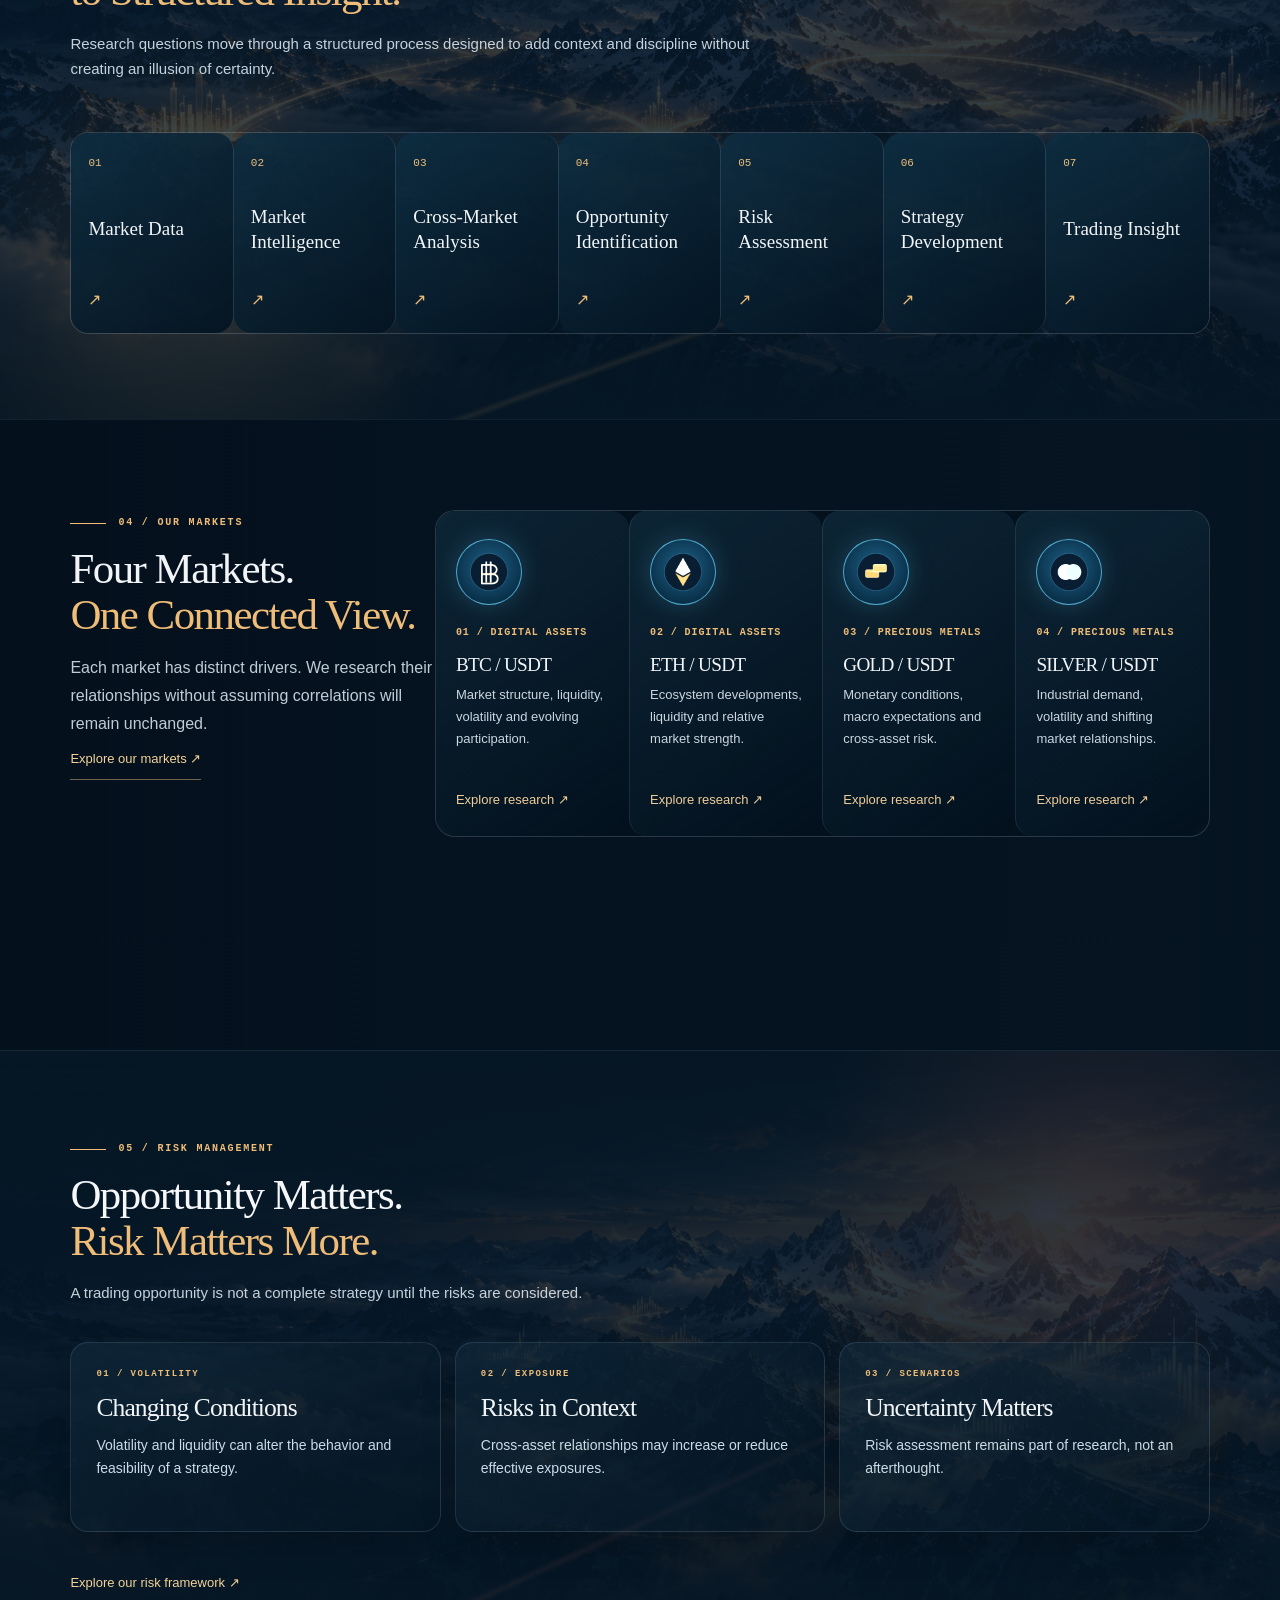
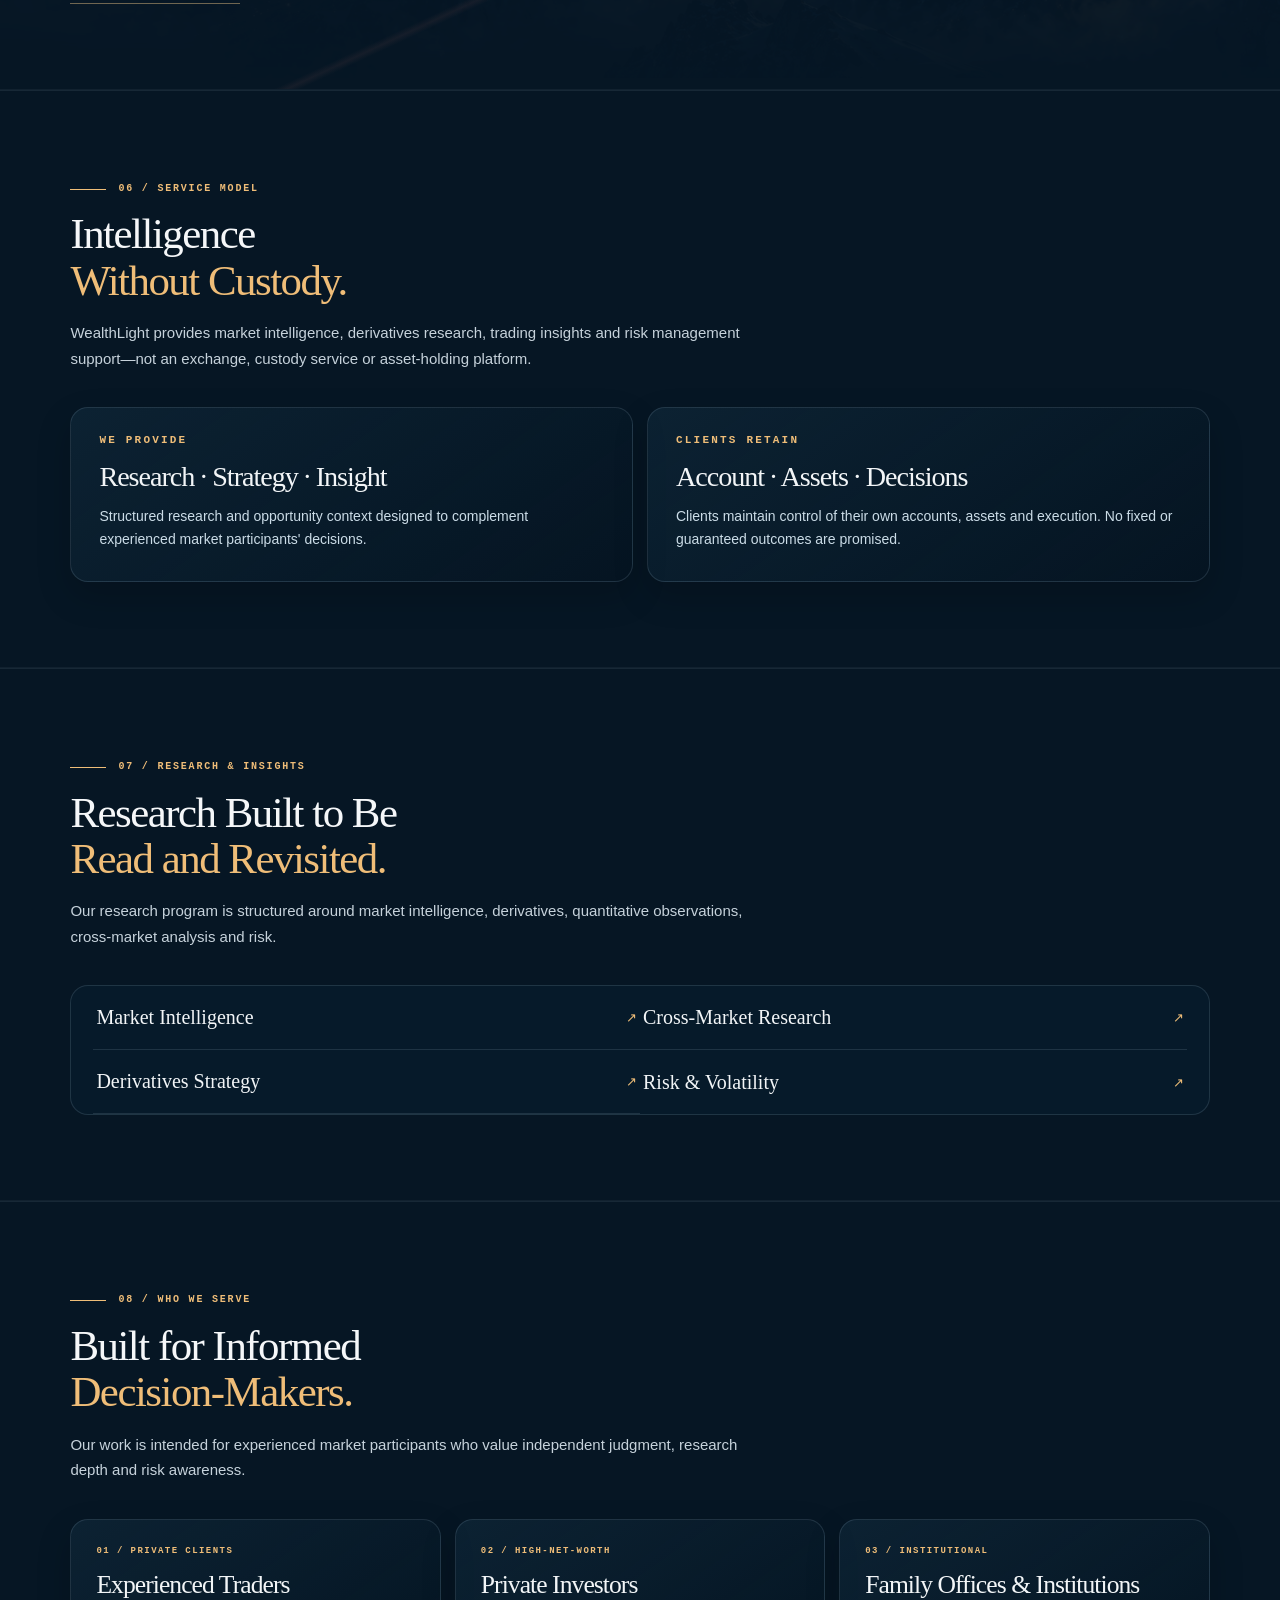
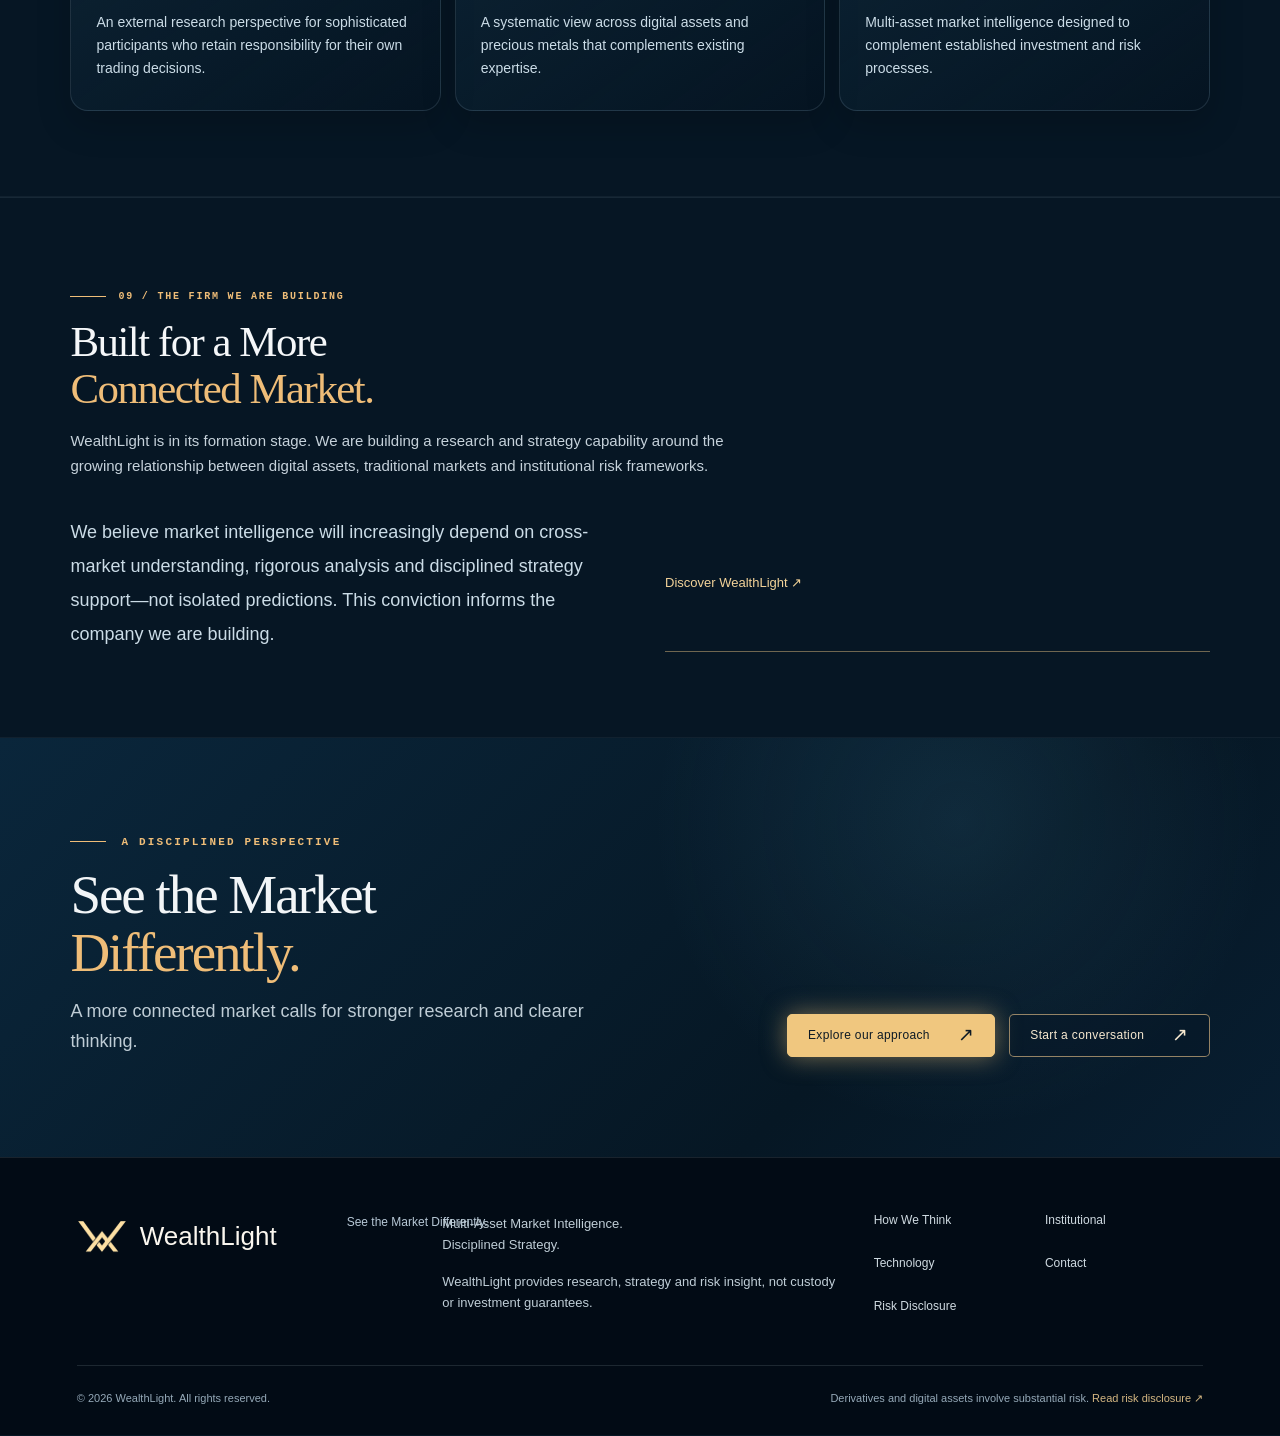
==== commit 4001b45a: "Restore official English WealthLight brand and slogan, prevent automatic translation — index.html" ====
--- a/index.html
+++ b/index.html
@@ -1 +1 @@
-<!doctype html><html lang="en"><head><meta charset="UTF-8"><meta name="viewport" content="width=device-width,initial-scale=1"><meta name="theme-color" content="#061525"><meta name="description" content="WealthLight multi-asset market intelligence, derivatives strategy research and risk-aware trading insight."><title>Home | WealthLight</title><link rel="icon" type="image/png" href="/assets/wealthlight-symbol.png"><link rel="preload" as="image" href="/assets/wealthlight-logo-light.png"><link rel="stylesheet" href="/styles/site.css?v=wl3-intro"><link rel="stylesheet" href="/styles/editorial-v13.css?v=18"><link rel="stylesheet" href="/styles/wealthlight-visual-v16.css?v=cohesive16"><link rel="stylesheet" href="/styles/wealthlight-live-v17.css?v=actual17"></head><body class="home wl-brand-photo" data-page="home"><header class="site-header" id="site-header"><a href="/index.html" class="brand brand-lockup" aria-label="财富之光 — 首页"><span class="brand-top"><img src="/assets/wealthlight-symbol.png" class="brand-mark" alt=""><span class="brand-title">财富之光</span></span><span class="brand-tagline">换个角度看市场。</span></a><button class="nav-toggle" type="button" aria-label="Open navigation" aria-controls="site-nav" aria-expanded="false"><span></span><span></span></button><nav class="site-nav" id="site-nav"><a href="/index.html" data-nav="index.html">Home</a><a href="/about.html" data-nav="about.html">About</a><a href="/capabilities.html" data-nav="capabilities.html">Capabilities</a><a href="/markets.html" data-nav="markets.html">Markets</a><a href="/strategies.html" data-nav="strategies.html">Strategies</a><a href="/research.html" data-nav="research.html">Research</a><a href="/risk.html" data-nav="risk.html">Risk</a><a class="nav-cta" href="/contact.html">Start a Conversation <span>↗</span></a></nav></header><div class="intro" id="intro" role="dialog" aria-label="WealthLight opening animation" aria-modal="true" tabindex="-1"><div class="intro-scene" aria-hidden="true"><div class="intro-scene-photo"></div></div><div class="intro-brand"><img src="/assets/wealthlight-logo-light.png" alt="WealthLight — See the Market Differently."></div><p class="intro-caption">MARKET INTELLIGENCE · STRATEGY · DISCIPLINE</p><div class="intro-progress" aria-hidden="true"><i></i></div><button type="button" class="intro-skip" id="intro-skip">SKIP INTRO ↗</button></div><main><section class="home-hero" id="home-hero"><div class="home-hero-photo"></div><div class="home-hero-shade"></div><div class="wl-market-identity" aria-hidden="true"><span class="wl-id-kicker">MULTI-ASSET RESEARCH</span><strong>Market structure.<br>Connected signals.</strong><span>BTC / ETH / GOLD / SILVER</span><span>LIQUIDITY · VOLATILITY · RISK</span></div><div class="shell hero-inner"><div class="hero-top"><p class="eyebrow">INDEPENDENT MULTI-ASSET RESEARCH</p><h1>See the Market<br><em>Differently.</em></h1><p>Independent research across digital assets and precious metals. We connect market structure, liquidity and risk to help experienced participants make informed decisions.</p><div class="hero-actions"><a class="button gold" href="/capabilities.html">Explore Our Approach <span>↗</span></a><a class="button ghost" href="/contact.html">Start a Conversation <span>↗</span></a></div></div><div class="hero-data" aria-hidden="true"><span>MARKET STRUCTURE</span><span>LIQUIDITY</span><span>RISK DISCIPLINE</span></div></div><div class="hero-pillars shell" id="approach"><article><img src="/assets/icon-observe.png" alt=""><div><span class="kicker">01 / OBSERVE</span><h3>Markets</h3><p>A connected perspective across digital assets and precious metals.</p><a href="/markets.html">View Markets ↗</a></div></article><article><img src="/assets/icon-connect.png" alt=""><div><span class="kicker">02 / CONNECT</span><h3>Research</h3><p>Evidence, context and clear questions guide every research view.</p><a href="/research.html">Our Research ↗</a></div></article><article><img src="/assets/icon-evaluate.png" alt=""><div><span class="kicker">03 / EVALUATE</span><h3>Strategies</h3><p>Evaluate opportunities against changing liquidity and risk conditions.</p><a href="/strategies.html">Our Strategies ↗</a></div></article><article><img src="/assets/icon-inform.png" alt=""><div><span class="kicker">04 / INFORM</span><h3>Risk</h3><p>Examine downside scenarios before an opportunity becomes a decision.</p><a href="/risk.html">Our Approach ↗</a></div></article></div></section><section class="wl-research-ribbon" aria-label="Research coverage"><div class="wl-ribbon-inner"><span class="wl-ribbon-heading">WEALTHLIGHT / RESEARCH UNIVERSE</span><div class="wl-ribbon-cell"><small>DIGITAL ASSET</small><b>Bitcoin</b></div><div class="wl-ribbon-cell"><small>DIGITAL ASSET</small><b>Ethereum</b></div><div class="wl-ribbon-cell"><small>PRECIOUS METAL</small><b>Gold</b></div><div class="wl-ribbon-cell"><small>PRECIOUS METAL</small><b>Silver</b></div></div></section><section class="content-section section-dark has-image-scene"><div class="wl-chapter-image" aria-hidden="true"><img src="/assets/research-mountains.jpg" alt="" loading="lazy" decoding="async"></div><div class="shell"><div class="section-heading"><p class="eyebrow">02 / THE BIGGER PICTURE</p><h2>Markets Don't Move<br><em>in Isolation.</em></h2><p>Digital assets and precious metals are increasingly shaped by overlapping forces: liquidity, volatility, market expectations and changing risk conditions.</p></div><div class="wide-editorial"><p>Bitcoin, Ethereum, gold and silver respond to different economic forces, yet shifts in capital and risk appetite can travel between them. WealthLight examines these relationships to understand what may be changing and why it matters.</p><div class="editorial-quote"><span>OUR PERSPECTIVE</span><strong>Context is not an addition to research. It is the starting point.</strong></div></div></div></section><section class="content-section section-pattern"><div class="shell"><div class="section-heading"><p class="eyebrow">03 / THE RESEARCH JOURNEY</p><h2>From Market Data<br><em>to Structured Insight.</em></h2><p>Research questions move through a structured process designed to add context and discipline without creating an illusion of certainty.</p></div><div class="steps"><a href="/approach.html" class="step"><span>01</span><strong>Market Data</strong><i>↗</i></a><a href="/approach.html" class="step"><span>02</span><strong>Market Intelligence</strong><i>↗</i></a><a href="/approach.html" class="step"><span>03</span><strong>Cross-Market Analysis</strong><i>↗</i></a><a href="/approach.html" class="step"><span>04</span><strong>Opportunity Identification</strong><i>↗</i></a><a href="/approach.html" class="step"><span>05</span><strong>Risk Assessment</strong><i>↗</i></a><a href="/approach.html" class="step"><span>06</span><strong>Strategy Development</strong><i>↗</i></a><a href="/approach.html" class="step"><span>07</span><strong>Trading Insight</strong><i>↗</i></a></div></div></section><section class="market-stage" aria-label="Four markets — illustrative market artwork"><div class="market-stage-photo"></div><div class="shell market-stage-grid"><div class="market-stage-heading"><p class="eyebrow">04 / OUR MARKETS</p><h2>Four Markets.<br><em>One Connected View.</em></h2><p>Each market has distinct drivers. We research their relationships without assuming correlations will remain unchanged.</p><a href="/markets.html" class="text-link">Explore our markets ↗</a></div><div class="market-slices"><article class="market-slice"><img src="/assets/icon-btc.png" alt="" loading="lazy"><p class="kicker">01 / DIGITAL ASSETS</p><h3>BTC / USDT</h3><p>Market structure, liquidity, volatility and evolving participation.</p><a href="/research.html">Explore research ↗</a></article><article class="market-slice"><img src="/assets/icon-eth.png" alt="" loading="lazy"><p class="kicker">02 / DIGITAL ASSETS</p><h3>ETH / USDT</h3><p>Ecosystem developments, liquidity and relative market strength.</p><a href="/research.html">Explore research ↗</a></article><article class="market-slice"><img src="/assets/icon-gold.png" alt="" loading="lazy"><p class="kicker">03 / PRECIOUS METALS</p><h3>GOLD / USDT</h3><p>Monetary conditions, macro expectations and cross-asset risk.</p><a href="/research.html">Explore research ↗</a></article><article class="market-slice"><img src="/assets/icon-silver.png" alt="" loading="lazy"><p class="kicker">04 / PRECIOUS METALS</p><h3>SILVER / USDT</h3><p>Industrial demand, volatility and shifting market relationships.</p><a href="/research.html">Explore research ↗</a></article></div></div></section><section class="content-section section-dark"><div class="shell"><div class="section-heading"><p class="eyebrow">05 / RISK MANAGEMENT</p><h2>Opportunity Matters.<br><em>Risk Matters More.</em></h2><p>A trading opportunity is not a complete strategy until the risks are considered.</p></div><div class="three-col"><article class="line-column"><span class="kicker">01 / VOLATILITY</span><h3>Changing Conditions</h3><p>Volatility and liquidity can alter the behavior and feasibility of a strategy.</p></article><article class="line-column"><span class="kicker">02 / EXPOSURE</span><h3>Risks in Context</h3><p>Cross-asset relationships may increase or reduce effective exposures.</p></article><article class="line-column"><span class="kicker">03 / SCENARIOS</span><h3>Uncertainty Matters</h3><p>Risk assessment remains part of research, not an afterthought.</p></article></div><a class="text-link block-link" href="/risk.html">Explore our risk framework ↗</a></div></section><section class="content-section section-soft"><div class="shell"><div class="section-heading"><p class="eyebrow">06 / SERVICE MODEL</p><h2>Intelligence<br><em>Without Custody.</em></h2><p>WealthLight provides market intelligence, derivatives research, trading insights and risk management support—not an exchange, custody service or asset-holding platform.</p></div><div class="service-lines"><div><span class="kicker">WE PROVIDE</span><h3>Research · Strategy · Insight</h3><p>Structured research and opportunity context designed to complement experienced market participants' decisions.</p></div><div><span class="kicker">CLIENTS RETAIN</span><h3>Account · Assets · Decisions</h3><p>Clients maintain control of their own accounts, assets and execution. No fixed or guaranteed outcomes are promised.</p></div></div></div></section><section class="content-section section-pattern"><div class="shell"><div class="section-heading"><p class="eyebrow">07 / RESEARCH & INSIGHTS</p><h2>Research Built to Be<br><em>Read and Revisited.</em></h2><p>Our research program is structured around market intelligence, derivatives, quantitative observations, cross-market analysis and risk.</p></div><div class="research-links"><a href="/research.html">Market Intelligence <span>↗</span></a><a href="/research.html">Cross-Market Research <span>↗</span></a><a href="/research.html">Derivatives Strategy <span>↗</span></a><a href="/research.html">Risk & Volatility <span>↗</span></a></div></div></section><section class="content-section section-dark"><div class="shell"><div class="section-heading"><p class="eyebrow">08 / WHO WE SERVE</p><h2>Built for Informed<br><em>Decision-Makers.</em></h2><p>Our work is intended for experienced market participants who value independent judgment, research depth and risk awareness.</p></div><div class="three-col"><article class="line-column"><span class="kicker">01 / PRIVATE CLIENTS</span><h3>Experienced Traders</h3><p>An external research perspective for sophisticated participants who retain responsibility for their own trading decisions.</p></article><article class="line-column"><span class="kicker">02 / HIGH-NET-WORTH</span><h3>Private Investors</h3><p>A systematic view across digital assets and precious metals that complements existing expertise.</p></article><article class="line-column"><span class="kicker">03 / INSTITUTIONAL</span><h3>Family Offices & Institutions</h3><p>Multi-asset market intelligence designed to complement established investment and risk processes.</p></article></div></div></section><section class="content-section section-soft"><div class="shell"><div class="section-heading"><p class="eyebrow">09 / THE FIRM WE ARE BUILDING</p><h2>Built for a More<br><em>Connected Market.</em></h2><p>WealthLight is in its formation stage. We are building a research and strategy capability around the growing relationship between digital assets, traditional markets and institutional risk frameworks.</p></div><div class="wide-editorial"><p>We believe market intelligence will increasingly depend on cross-market understanding, rigorous analysis and disciplined strategy support—not isolated predictions. This conviction informs the company we are building.</p><a href="/about.html" class="text-link">Discover WealthLight ↗</a></div></div></section><section class="closing"><div class="shell closing-inner"><div><p class="eyebrow">A DISCIPLINED PERSPECTIVE</p><h2>See the Market<br><em>Differently.</em></h2><p>A more connected market calls for stronger research and clearer thinking.</p></div><div class="closing-actions"><a href="/approach.html" class="button gold">Explore our approach <span>↗</span></a><a href="/contact.html" class="button ghost">Start a conversation <span>↗</span></a></div></div></section></main><footer class="site-footer"><div class="footer-brand"><div class="brand-top"><img src="/assets/wealthlight-symbol.png" class="brand-mark" alt=""><span class="brand-title">财富之光</span></div><p class="brand-tagline">换个角度看市场。</p></div><div class="footer-copy"><p>Multi-Asset Market Intelligence.<br>Disciplined Strategy.</p><p>WealthLight provides research, strategy and risk insight, not custody or investment guarantees.</p></div><nav aria-label="Footer navigation"><a href="/approach.html">How We Think</a><a href="/institutional.html">Institutional</a><a href="/technology.html">Technology</a><a href="/contact.html">Contact</a><a href="/disclosure.html">Risk Disclosure</a></nav><div class="footer-bottom"><span>© 2026 WealthLight. All rights reserved.</span><span>Derivatives and digital assets involve substantial risk. <a href="/disclosure.html">Read risk disclosure ↗</a></span></div></footer><script defer src="/scripts/site.js?v=intro-10-photo"></script></body></html>+<!doctype html><html lang="en"><head><meta charset="UTF-8"><meta name="viewport" content="width=device-width,initial-scale=1"><meta name="theme-color" content="#061525"><meta name="description" content="WealthLight multi-asset market intelligence, derivatives strategy research and risk-aware trading insight."><title>Home | WealthLight</title><link rel="icon" type="image/png" href="/assets/wealthlight-symbol.png"><link rel="preload" as="image" href="/assets/wealthlight-logo-light.png"><link rel="stylesheet" href="/styles/site.css?v=wl3-intro"><link rel="stylesheet" href="/styles/editorial-v13.css?v=18"><link rel="stylesheet" href="/styles/wealthlight-visual-v16.css?v=cohesive16"><link rel="stylesheet" href="/styles/wealthlight-live-v17.css?v=actual17"></head><body class="home wl-brand-photo" data-page="home"><header class="site-header" id="site-header"><a href="/index.html" class="brand brand-lockup" aria-label="WealthLight Home" translate="no"><span class="brand-top"><img src="/assets/wealthlight-symbol.png" class="brand-mark" alt=""><span class="brand-title">WealthLight</span></span><span class="brand-tagline">See the Market Differently.</span></a><button class="nav-toggle" type="button" aria-label="Open navigation" aria-controls="site-nav" aria-expanded="false"><span></span><span></span></button><nav class="site-nav" id="site-nav"><a href="/index.html" data-nav="index.html">Home</a><a href="/about.html" data-nav="about.html">About</a><a href="/capabilities.html" data-nav="capabilities.html">Capabilities</a><a href="/markets.html" data-nav="markets.html">Markets</a><a href="/strategies.html" data-nav="strategies.html">Strategies</a><a href="/research.html" data-nav="research.html">Research</a><a href="/risk.html" data-nav="risk.html">Risk</a><a class="nav-cta" href="/contact.html">Start a Conversation <span>↗</span></a></nav></header><div class="intro" id="intro" role="dialog" aria-label="WealthLight opening animation" aria-modal="true" tabindex="-1"><div class="intro-scene" aria-hidden="true"><div class="intro-scene-photo"></div></div><div class="intro-brand"><img src="/assets/wealthlight-logo-light.png" alt="WealthLight — See the Market Differently."></div><p class="intro-caption">MARKET INTELLIGENCE · STRATEGY · DISCIPLINE</p><div class="intro-progress" aria-hidden="true"><i></i></div><button type="button" class="intro-skip" id="intro-skip">SKIP INTRO ↗</button></div><main><section class="home-hero" id="home-hero"><div class="home-hero-photo"></div><div class="home-hero-shade"></div><div class="wl-market-identity" aria-hidden="true"><span class="wl-id-kicker">MULTI-ASSET RESEARCH</span><strong>Market structure.<br>Connected signals.</strong><span>BTC / ETH / GOLD / SILVER</span><span>LIQUIDITY · VOLATILITY · RISK</span></div><div class="shell hero-inner"><div class="hero-top"><p class="eyebrow">INDEPENDENT MULTI-ASSET RESEARCH</p><h1>See the Market<br><em>Differently.</em></h1><p>Independent research across digital assets and precious metals. We connect market structure, liquidity and risk to help experienced participants make informed decisions.</p><div class="hero-actions"><a class="button gold" href="/capabilities.html">Explore Our Approach <span>↗</span></a><a class="button ghost" href="/contact.html">Start a Conversation <span>↗</span></a></div></div><div class="hero-data" aria-hidden="true"><span>MARKET STRUCTURE</span><span>LIQUIDITY</span><span>RISK DISCIPLINE</span></div></div><div class="hero-pillars shell" id="approach"><article><img src="/assets/icon-observe.png" alt=""><div><span class="kicker">01 / OBSERVE</span><h3>Markets</h3><p>A connected perspective across digital assets and precious metals.</p><a href="/markets.html">View Markets ↗</a></div></article><article><img src="/assets/icon-connect.png" alt=""><div><span class="kicker">02 / CONNECT</span><h3>Research</h3><p>Evidence, context and clear questions guide every research view.</p><a href="/research.html">Our Research ↗</a></div></article><article><img src="/assets/icon-evaluate.png" alt=""><div><span class="kicker">03 / EVALUATE</span><h3>Strategies</h3><p>Evaluate opportunities against changing liquidity and risk conditions.</p><a href="/strategies.html">Our Strategies ↗</a></div></article><article><img src="/assets/icon-inform.png" alt=""><div><span class="kicker">04 / INFORM</span><h3>Risk</h3><p>Examine downside scenarios before an opportunity becomes a decision.</p><a href="/risk.html">Our Approach ↗</a></div></article></div></section><section class="wl-research-ribbon" aria-label="Research coverage"><div class="wl-ribbon-inner"><span class="wl-ribbon-heading">WEALTHLIGHT / RESEARCH UNIVERSE</span><div class="wl-ribbon-cell"><small>DIGITAL ASSET</small><b>Bitcoin</b></div><div class="wl-ribbon-cell"><small>DIGITAL ASSET</small><b>Ethereum</b></div><div class="wl-ribbon-cell"><small>PRECIOUS METAL</small><b>Gold</b></div><div class="wl-ribbon-cell"><small>PRECIOUS METAL</small><b>Silver</b></div></div></section><section class="content-section section-dark has-image-scene"><div class="wl-chapter-image" aria-hidden="true"><img src="/assets/research-mountains.jpg" alt="" loading="lazy" decoding="async"></div><div class="shell"><div class="section-heading"><p class="eyebrow">02 / THE BIGGER PICTURE</p><h2>Markets Don't Move<br><em>in Isolation.</em></h2><p>Digital assets and precious metals are increasingly shaped by overlapping forces: liquidity, volatility, market expectations and changing risk conditions.</p></div><div class="wide-editorial"><p>Bitcoin, Ethereum, gold and silver respond to different economic forces, yet shifts in capital and risk appetite can travel between them. WealthLight examines these relationships to understand what may be changing and why it matters.</p><div class="editorial-quote"><span>OUR PERSPECTIVE</span><strong>Context is not an addition to research. It is the starting point.</strong></div></div></div></section><section class="content-section section-pattern"><div class="shell"><div class="section-heading"><p class="eyebrow">03 / THE RESEARCH JOURNEY</p><h2>From Market Data<br><em>to Structured Insight.</em></h2><p>Research questions move through a structured process designed to add context and discipline without creating an illusion of certainty.</p></div><div class="steps"><a href="/approach.html" class="step"><span>01</span><strong>Market Data</strong><i>↗</i></a><a href="/approach.html" class="step"><span>02</span><strong>Market Intelligence</strong><i>↗</i></a><a href="/approach.html" class="step"><span>03</span><strong>Cross-Market Analysis</strong><i>↗</i></a><a href="/approach.html" class="step"><span>04</span><strong>Opportunity Identification</strong><i>↗</i></a><a href="/approach.html" class="step"><span>05</span><strong>Risk Assessment</strong><i>↗</i></a><a href="/approach.html" class="step"><span>06</span><strong>Strategy Development</strong><i>↗</i></a><a href="/approach.html" class="step"><span>07</span><strong>Trading Insight</strong><i>↗</i></a></div></div></section><section class="market-stage" aria-label="Four markets — illustrative market artwork"><div class="market-stage-photo"></div><div class="shell market-stage-grid"><div class="market-stage-heading"><p class="eyebrow">04 / OUR MARKETS</p><h2>Four Markets.<br><em>One Connected View.</em></h2><p>Each market has distinct drivers. We research their relationships without assuming correlations will remain unchanged.</p><a href="/markets.html" class="text-link">Explore our markets ↗</a></div><div class="market-slices"><article class="market-slice"><img src="/assets/icon-btc.png" alt="" loading="lazy"><p class="kicker">01 / DIGITAL ASSETS</p><h3>BTC / USDT</h3><p>Market structure, liquidity, volatility and evolving participation.</p><a href="/research.html">Explore research ↗</a></article><article class="market-slice"><img src="/assets/icon-eth.png" alt="" loading="lazy"><p class="kicker">02 / DIGITAL ASSETS</p><h3>ETH / USDT</h3><p>Ecosystem developments, liquidity and relative market strength.</p><a href="/research.html">Explore research ↗</a></article><article class="market-slice"><img src="/assets/icon-gold.png" alt="" loading="lazy"><p class="kicker">03 / PRECIOUS METALS</p><h3>GOLD / USDT</h3><p>Monetary conditions, macro expectations and cross-asset risk.</p><a href="/research.html">Explore research ↗</a></article><article class="market-slice"><img src="/assets/icon-silver.png" alt="" loading="lazy"><p class="kicker">04 / PRECIOUS METALS</p><h3>SILVER / USDT</h3><p>Industrial demand, volatility and shifting market relationships.</p><a href="/research.html">Explore research ↗</a></article></div></div></section><section class="content-section section-dark"><div class="shell"><div class="section-heading"><p class="eyebrow">05 / RISK MANAGEMENT</p><h2>Opportunity Matters.<br><em>Risk Matters More.</em></h2><p>A trading opportunity is not a complete strategy until the risks are considered.</p></div><div class="three-col"><article class="line-column"><span class="kicker">01 / VOLATILITY</span><h3>Changing Conditions</h3><p>Volatility and liquidity can alter the behavior and feasibility of a strategy.</p></article><article class="line-column"><span class="kicker">02 / EXPOSURE</span><h3>Risks in Context</h3><p>Cross-asset relationships may increase or reduce effective exposures.</p></article><article class="line-column"><span class="kicker">03 / SCENARIOS</span><h3>Uncertainty Matters</h3><p>Risk assessment remains part of research, not an afterthought.</p></article></div><a class="text-link block-link" href="/risk.html">Explore our risk framework ↗</a></div></section><section class="content-section section-soft"><div class="shell"><div class="section-heading"><p class="eyebrow">06 / SERVICE MODEL</p><h2>Intelligence<br><em>Without Custody.</em></h2><p>WealthLight provides market intelligence, derivatives research, trading insights and risk management support—not an exchange, custody service or asset-holding platform.</p></div><div class="service-lines"><div><span class="kicker">WE PROVIDE</span><h3>Research · Strategy · Insight</h3><p>Structured research and opportunity context designed to complement experienced market participants' decisions.</p></div><div><span class="kicker">CLIENTS RETAIN</span><h3>Account · Assets · Decisions</h3><p>Clients maintain control of their own accounts, assets and execution. No fixed or guaranteed outcomes are promised.</p></div></div></div></section><section class="content-section section-pattern"><div class="shell"><div class="section-heading"><p class="eyebrow">07 / RESEARCH & INSIGHTS</p><h2>Research Built to Be<br><em>Read and Revisited.</em></h2><p>Our research program is structured around market intelligence, derivatives, quantitative observations, cross-market analysis and risk.</p></div><div class="research-links"><a href="/research.html">Market Intelligence <span>↗</span></a><a href="/research.html">Cross-Market Research <span>↗</span></a><a href="/research.html">Derivatives Strategy <span>↗</span></a><a href="/research.html">Risk & Volatility <span>↗</span></a></div></div></section><section class="content-section section-dark"><div class="shell"><div class="section-heading"><p class="eyebrow">08 / WHO WE SERVE</p><h2>Built for Informed<br><em>Decision-Makers.</em></h2><p>Our work is intended for experienced market participants who value independent judgment, research depth and risk awareness.</p></div><div class="three-col"><article class="line-column"><span class="kicker">01 / PRIVATE CLIENTS</span><h3>Experienced Traders</h3><p>An external research perspective for sophisticated participants who retain responsibility for their own trading decisions.</p></article><article class="line-column"><span class="kicker">02 / HIGH-NET-WORTH</span><h3>Private Investors</h3><p>A systematic view across digital assets and precious metals that complements existing expertise.</p></article><article class="line-column"><span class="kicker">03 / INSTITUTIONAL</span><h3>Family Offices & Institutions</h3><p>Multi-asset market intelligence designed to complement established investment and risk processes.</p></article></div></div></section><section class="content-section section-soft"><div class="shell"><div class="section-heading"><p class="eyebrow">09 / THE FIRM WE ARE BUILDING</p><h2>Built for a More<br><em>Connected Market.</em></h2><p>WealthLight is in its formation stage. We are building a research and strategy capability around the growing relationship between digital assets, traditional markets and institutional risk frameworks.</p></div><div class="wide-editorial"><p>We believe market intelligence will increasingly depend on cross-market understanding, rigorous analysis and disciplined strategy support—not isolated predictions. This conviction informs the company we are building.</p><a href="/about.html" class="text-link">Discover WealthLight ↗</a></div></div></section><section class="closing"><div class="shell closing-inner"><div><p class="eyebrow">A DISCIPLINED PERSPECTIVE</p><h2>See the Market<br><em>Differently.</em></h2><p>A more connected market calls for stronger research and clearer thinking.</p></div><div class="closing-actions"><a href="/approach.html" class="button gold">Explore our approach <span>↗</span></a><a href="/contact.html" class="button ghost">Start a conversation <span>↗</span></a></div></div></section></main><footer class="site-footer"><div class="footer-brand" translate="no"><div class="brand-top"><img src="/assets/wealthlight-symbol.png" class="brand-mark" alt=""><span class="brand-title">WealthLight</span></div><p class="brand-tagline">See the Market Differently.</p></div><div class="footer-copy"><p>Multi-Asset Market Intelligence.<br>Disciplined Strategy.</p><p>WealthLight provides research, strategy and risk insight, not custody or investment guarantees.</p></div><nav aria-label="Footer navigation"><a href="/approach.html">How We Think</a><a href="/institutional.html">Institutional</a><a href="/technology.html">Technology</a><a href="/contact.html">Contact</a><a href="/disclosure.html">Risk Disclosure</a></nav><div class="footer-bottom"><span>© 2026 WealthLight. All rights reserved.</span><span>Derivatives and digital assets involve substantial risk. <a href="/disclosure.html">Read risk disclosure ↗</a></span></div></footer><script defer src="/scripts/site.js?v=intro-10-photo"></script></body></html>
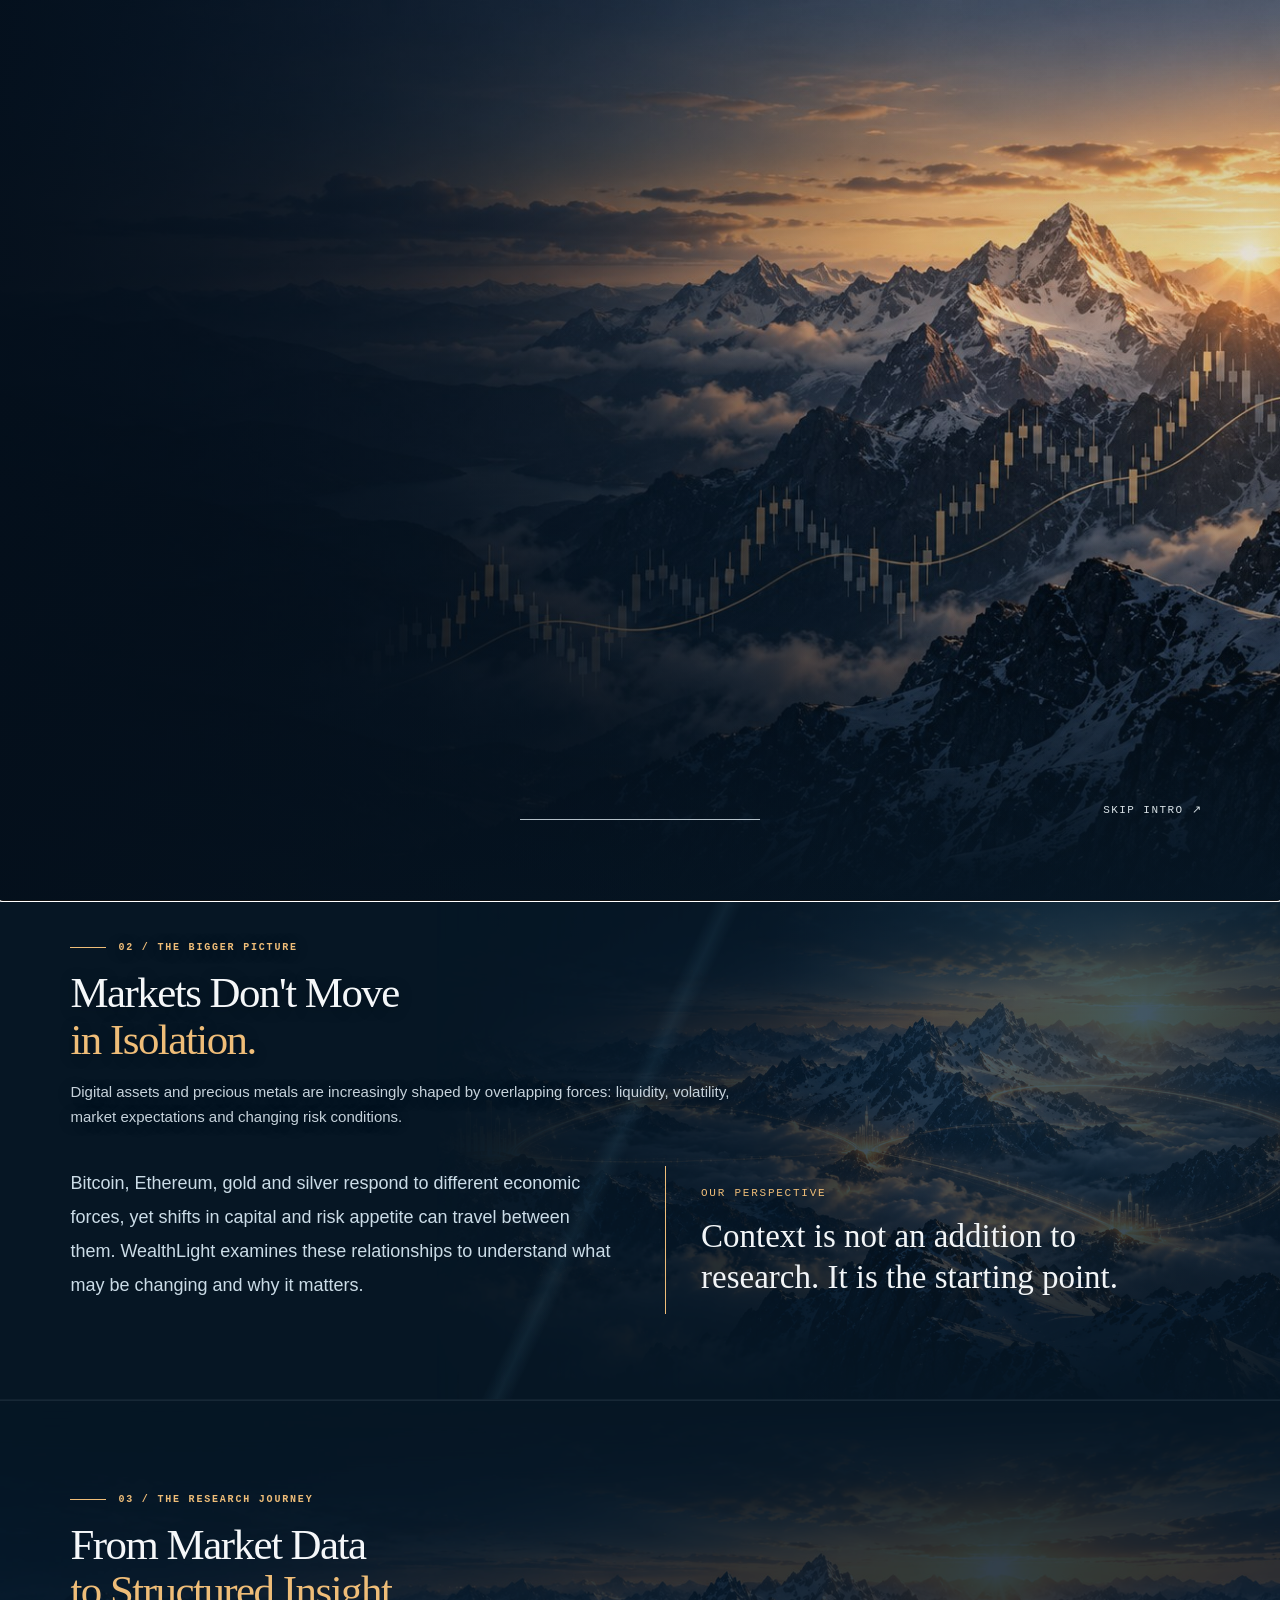
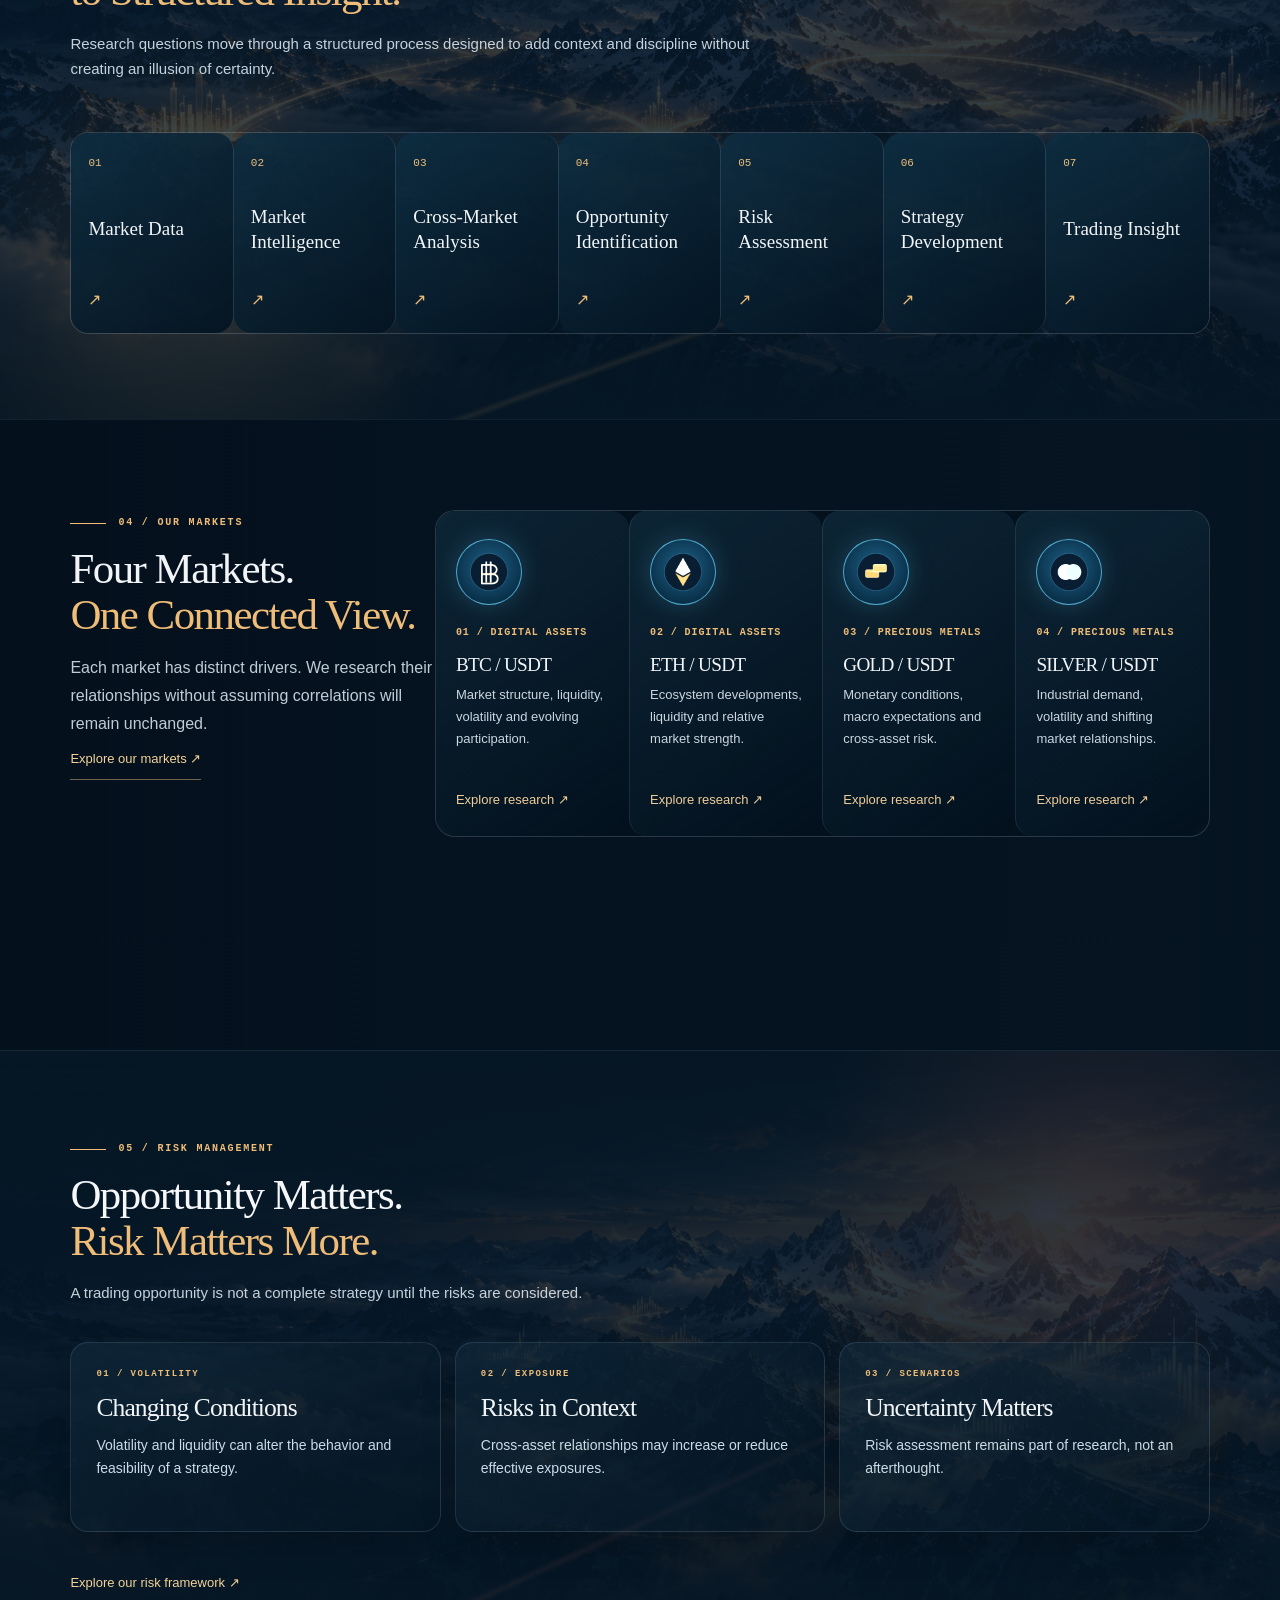
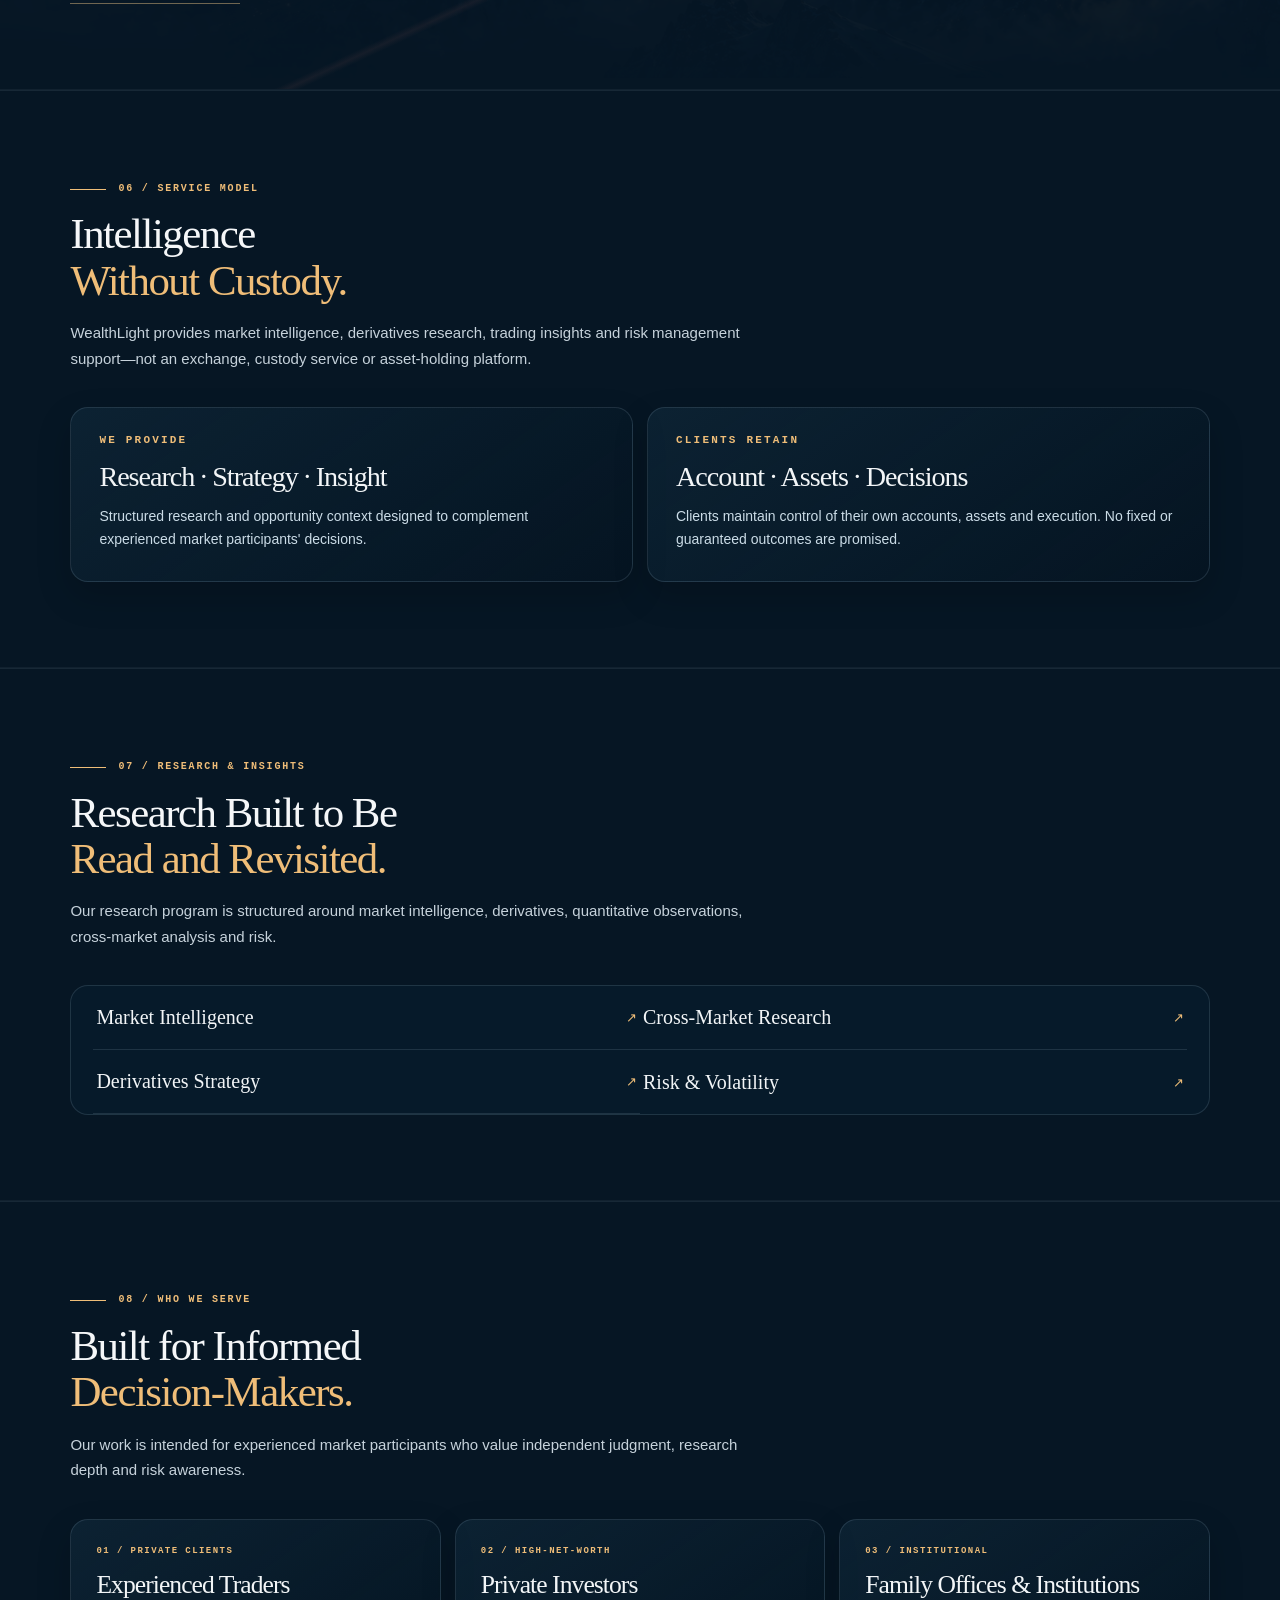
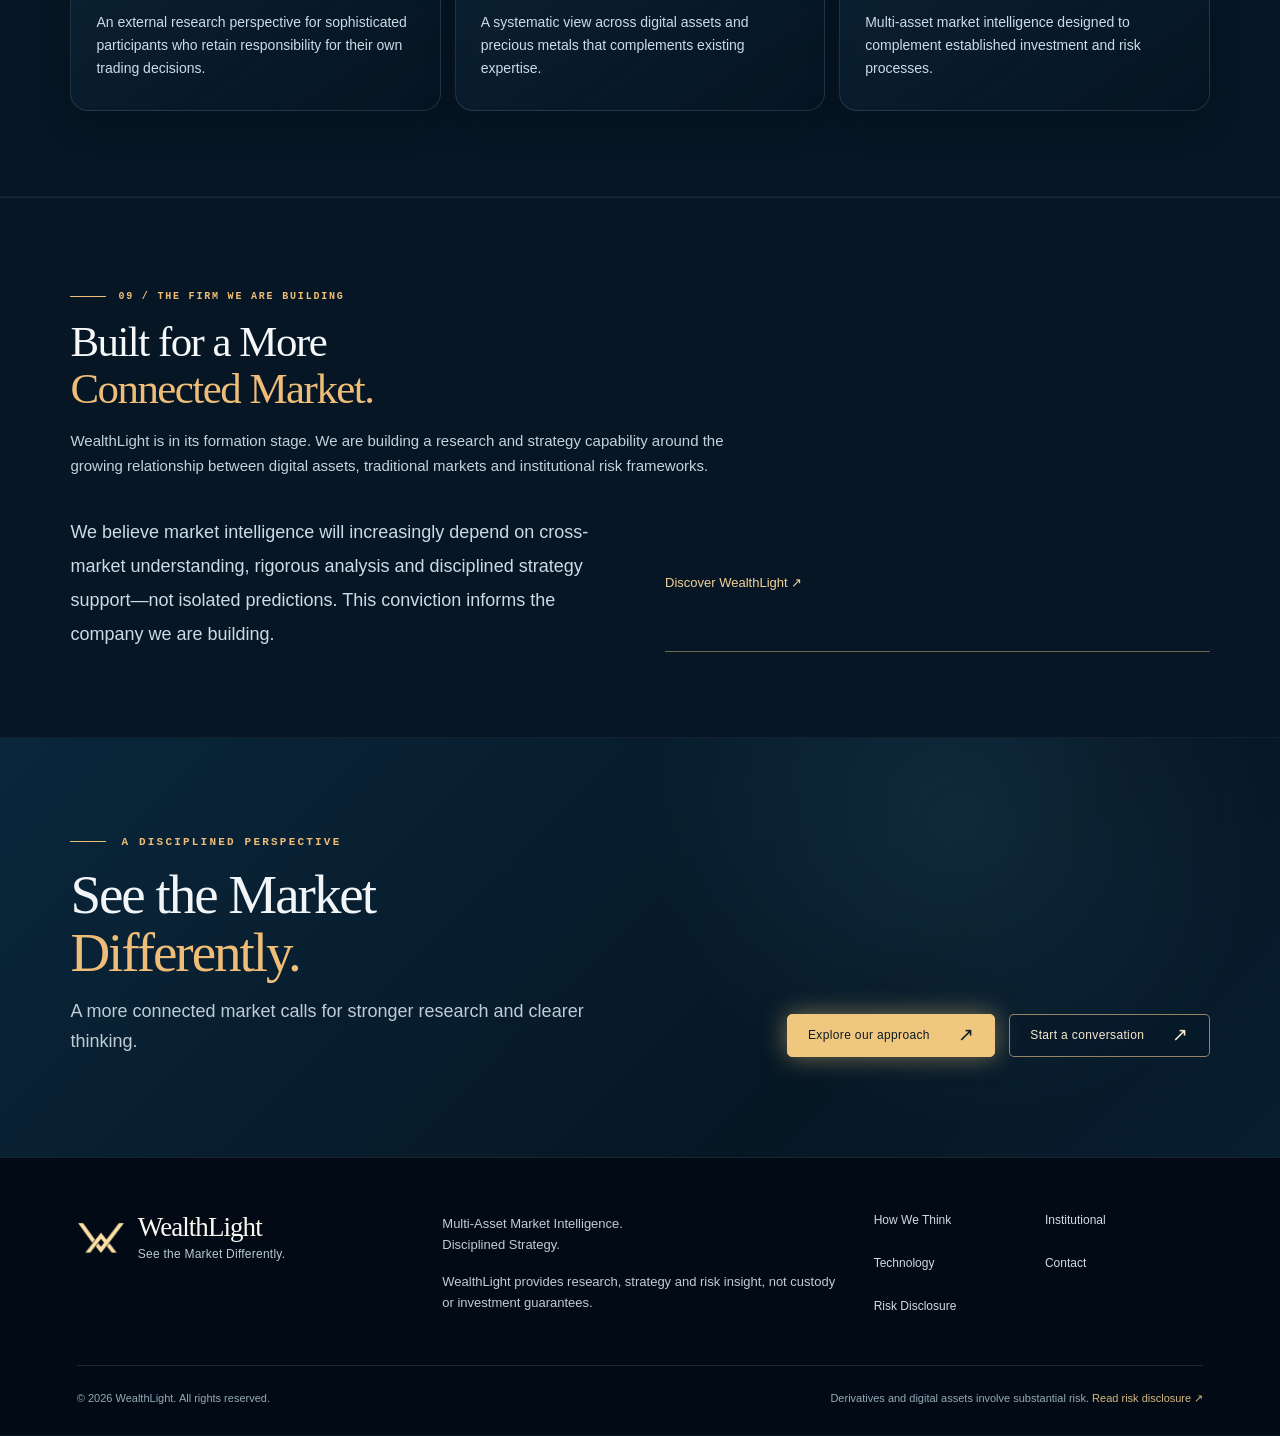
==== commit 1e4fe3e7: "Apply unified cinematic image motion and synchronized opening — index.html" ====
--- a/index.html
+++ b/index.html
@@ -1 +1 @@
-<!doctype html><html lang="en"><head><meta charset="UTF-8"><meta name="viewport" content="width=device-width,initial-scale=1"><meta name="theme-color" content="#061525"><meta name="description" content="WealthLight multi-asset market intelligence, derivatives strategy research and risk-aware trading insight."><title>Home | WealthLight</title><link rel="icon" type="image/png" href="/assets/wealthlight-symbol.png"><link rel="preload" as="image" href="/assets/wealthlight-logo-light.png"><link rel="stylesheet" href="/styles/site.css?v=wl3-intro"><link rel="stylesheet" href="/styles/editorial-v13.css?v=18"><link rel="stylesheet" href="/styles/wealthlight-visual-v16.css?v=cohesive16"><link rel="stylesheet" href="/styles/wealthlight-live-v17.css?v=actual17"></head><body class="home wl-brand-photo" data-page="home"><header class="site-header" id="site-header"><a href="/index.html" class="brand brand-lockup" aria-label="WealthLight Home" translate="no"><span class="brand-top"><img src="/assets/wealthlight-symbol.png" class="brand-mark" alt=""><span class="brand-title">WealthLight</span></span><span class="brand-tagline">See the Market Differently.</span></a><button class="nav-toggle" type="button" aria-label="Open navigation" aria-controls="site-nav" aria-expanded="false"><span></span><span></span></button><nav class="site-nav" id="site-nav"><a href="/index.html" data-nav="index.html">Home</a><a href="/about.html" data-nav="about.html">About</a><a href="/capabilities.html" data-nav="capabilities.html">Capabilities</a><a href="/markets.html" data-nav="markets.html">Markets</a><a href="/strategies.html" data-nav="strategies.html">Strategies</a><a href="/research.html" data-nav="research.html">Research</a><a href="/risk.html" data-nav="risk.html">Risk</a><a class="nav-cta" href="/contact.html">Start a Conversation <span>↗</span></a></nav></header><div class="intro" id="intro" role="dialog" aria-label="WealthLight opening animation" aria-modal="true" tabindex="-1"><div class="intro-scene" aria-hidden="true"><div class="intro-scene-photo"></div></div><div class="intro-brand"><img src="/assets/wealthlight-logo-light.png" alt="WealthLight — See the Market Differently."></div><p class="intro-caption">MARKET INTELLIGENCE · STRATEGY · DISCIPLINE</p><div class="intro-progress" aria-hidden="true"><i></i></div><button type="button" class="intro-skip" id="intro-skip">SKIP INTRO ↗</button></div><main><section class="home-hero" id="home-hero"><div class="home-hero-photo"></div><div class="home-hero-shade"></div><div class="wl-market-identity" aria-hidden="true"><span class="wl-id-kicker">MULTI-ASSET RESEARCH</span><strong>Market structure.<br>Connected signals.</strong><span>BTC / ETH / GOLD / SILVER</span><span>LIQUIDITY · VOLATILITY · RISK</span></div><div class="shell hero-inner"><div class="hero-top"><p class="eyebrow">INDEPENDENT MULTI-ASSET RESEARCH</p><h1>See the Market<br><em>Differently.</em></h1><p>Independent research across digital assets and precious metals. We connect market structure, liquidity and risk to help experienced participants make informed decisions.</p><div class="hero-actions"><a class="button gold" href="/capabilities.html">Explore Our Approach <span>↗</span></a><a class="button ghost" href="/contact.html">Start a Conversation <span>↗</span></a></div></div><div class="hero-data" aria-hidden="true"><span>MARKET STRUCTURE</span><span>LIQUIDITY</span><span>RISK DISCIPLINE</span></div></div><div class="hero-pillars shell" id="approach"><article><img src="/assets/icon-observe.png" alt=""><div><span class="kicker">01 / OBSERVE</span><h3>Markets</h3><p>A connected perspective across digital assets and precious metals.</p><a href="/markets.html">View Markets ↗</a></div></article><article><img src="/assets/icon-connect.png" alt=""><div><span class="kicker">02 / CONNECT</span><h3>Research</h3><p>Evidence, context and clear questions guide every research view.</p><a href="/research.html">Our Research ↗</a></div></article><article><img src="/assets/icon-evaluate.png" alt=""><div><span class="kicker">03 / EVALUATE</span><h3>Strategies</h3><p>Evaluate opportunities against changing liquidity and risk conditions.</p><a href="/strategies.html">Our Strategies ↗</a></div></article><article><img src="/assets/icon-inform.png" alt=""><div><span class="kicker">04 / INFORM</span><h3>Risk</h3><p>Examine downside scenarios before an opportunity becomes a decision.</p><a href="/risk.html">Our Approach ↗</a></div></article></div></section><section class="wl-research-ribbon" aria-label="Research coverage"><div class="wl-ribbon-inner"><span class="wl-ribbon-heading">WEALTHLIGHT / RESEARCH UNIVERSE</span><div class="wl-ribbon-cell"><small>DIGITAL ASSET</small><b>Bitcoin</b></div><div class="wl-ribbon-cell"><small>DIGITAL ASSET</small><b>Ethereum</b></div><div class="wl-ribbon-cell"><small>PRECIOUS METAL</small><b>Gold</b></div><div class="wl-ribbon-cell"><small>PRECIOUS METAL</small><b>Silver</b></div></div></section><section class="content-section section-dark has-image-scene"><div class="wl-chapter-image" aria-hidden="true"><img src="/assets/research-mountains.jpg" alt="" loading="lazy" decoding="async"></div><div class="shell"><div class="section-heading"><p class="eyebrow">02 / THE BIGGER PICTURE</p><h2>Markets Don't Move<br><em>in Isolation.</em></h2><p>Digital assets and precious metals are increasingly shaped by overlapping forces: liquidity, volatility, market expectations and changing risk conditions.</p></div><div class="wide-editorial"><p>Bitcoin, Ethereum, gold and silver respond to different economic forces, yet shifts in capital and risk appetite can travel between them. WealthLight examines these relationships to understand what may be changing and why it matters.</p><div class="editorial-quote"><span>OUR PERSPECTIVE</span><strong>Context is not an addition to research. It is the starting point.</strong></div></div></div></section><section class="content-section section-pattern"><div class="shell"><div class="section-heading"><p class="eyebrow">03 / THE RESEARCH JOURNEY</p><h2>From Market Data<br><em>to Structured Insight.</em></h2><p>Research questions move through a structured process designed to add context and discipline without creating an illusion of certainty.</p></div><div class="steps"><a href="/approach.html" class="step"><span>01</span><strong>Market Data</strong><i>↗</i></a><a href="/approach.html" class="step"><span>02</span><strong>Market Intelligence</strong><i>↗</i></a><a href="/approach.html" class="step"><span>03</span><strong>Cross-Market Analysis</strong><i>↗</i></a><a href="/approach.html" class="step"><span>04</span><strong>Opportunity Identification</strong><i>↗</i></a><a href="/approach.html" class="step"><span>05</span><strong>Risk Assessment</strong><i>↗</i></a><a href="/approach.html" class="step"><span>06</span><strong>Strategy Development</strong><i>↗</i></a><a href="/approach.html" class="step"><span>07</span><strong>Trading Insight</strong><i>↗</i></a></div></div></section><section class="market-stage" aria-label="Four markets — illustrative market artwork"><div class="market-stage-photo"></div><div class="shell market-stage-grid"><div class="market-stage-heading"><p class="eyebrow">04 / OUR MARKETS</p><h2>Four Markets.<br><em>One Connected View.</em></h2><p>Each market has distinct drivers. We research their relationships without assuming correlations will remain unchanged.</p><a href="/markets.html" class="text-link">Explore our markets ↗</a></div><div class="market-slices"><article class="market-slice"><img src="/assets/icon-btc.png" alt="" loading="lazy"><p class="kicker">01 / DIGITAL ASSETS</p><h3>BTC / USDT</h3><p>Market structure, liquidity, volatility and evolving participation.</p><a href="/research.html">Explore research ↗</a></article><article class="market-slice"><img src="/assets/icon-eth.png" alt="" loading="lazy"><p class="kicker">02 / DIGITAL ASSETS</p><h3>ETH / USDT</h3><p>Ecosystem developments, liquidity and relative market strength.</p><a href="/research.html">Explore research ↗</a></article><article class="market-slice"><img src="/assets/icon-gold.png" alt="" loading="lazy"><p class="kicker">03 / PRECIOUS METALS</p><h3>GOLD / USDT</h3><p>Monetary conditions, macro expectations and cross-asset risk.</p><a href="/research.html">Explore research ↗</a></article><article class="market-slice"><img src="/assets/icon-silver.png" alt="" loading="lazy"><p class="kicker">04 / PRECIOUS METALS</p><h3>SILVER / USDT</h3><p>Industrial demand, volatility and shifting market relationships.</p><a href="/research.html">Explore research ↗</a></article></div></div></section><section class="content-section section-dark"><div class="shell"><div class="section-heading"><p class="eyebrow">05 / RISK MANAGEMENT</p><h2>Opportunity Matters.<br><em>Risk Matters More.</em></h2><p>A trading opportunity is not a complete strategy until the risks are considered.</p></div><div class="three-col"><article class="line-column"><span class="kicker">01 / VOLATILITY</span><h3>Changing Conditions</h3><p>Volatility and liquidity can alter the behavior and feasibility of a strategy.</p></article><article class="line-column"><span class="kicker">02 / EXPOSURE</span><h3>Risks in Context</h3><p>Cross-asset relationships may increase or reduce effective exposures.</p></article><article class="line-column"><span class="kicker">03 / SCENARIOS</span><h3>Uncertainty Matters</h3><p>Risk assessment remains part of research, not an afterthought.</p></article></div><a class="text-link block-link" href="/risk.html">Explore our risk framework ↗</a></div></section><section class="content-section section-soft"><div class="shell"><div class="section-heading"><p class="eyebrow">06 / SERVICE MODEL</p><h2>Intelligence<br><em>Without Custody.</em></h2><p>WealthLight provides market intelligence, derivatives research, trading insights and risk management support—not an exchange, custody service or asset-holding platform.</p></div><div class="service-lines"><div><span class="kicker">WE PROVIDE</span><h3>Research · Strategy · Insight</h3><p>Structured research and opportunity context designed to complement experienced market participants' decisions.</p></div><div><span class="kicker">CLIENTS RETAIN</span><h3>Account · Assets · Decisions</h3><p>Clients maintain control of their own accounts, assets and execution. No fixed or guaranteed outcomes are promised.</p></div></div></div></section><section class="content-section section-pattern"><div class="shell"><div class="section-heading"><p class="eyebrow">07 / RESEARCH & INSIGHTS</p><h2>Research Built to Be<br><em>Read and Revisited.</em></h2><p>Our research program is structured around market intelligence, derivatives, quantitative observations, cross-market analysis and risk.</p></div><div class="research-links"><a href="/research.html">Market Intelligence <span>↗</span></a><a href="/research.html">Cross-Market Research <span>↗</span></a><a href="/research.html">Derivatives Strategy <span>↗</span></a><a href="/research.html">Risk & Volatility <span>↗</span></a></div></div></section><section class="content-section section-dark"><div class="shell"><div class="section-heading"><p class="eyebrow">08 / WHO WE SERVE</p><h2>Built for Informed<br><em>Decision-Makers.</em></h2><p>Our work is intended for experienced market participants who value independent judgment, research depth and risk awareness.</p></div><div class="three-col"><article class="line-column"><span class="kicker">01 / PRIVATE CLIENTS</span><h3>Experienced Traders</h3><p>An external research perspective for sophisticated participants who retain responsibility for their own trading decisions.</p></article><article class="line-column"><span class="kicker">02 / HIGH-NET-WORTH</span><h3>Private Investors</h3><p>A systematic view across digital assets and precious metals that complements existing expertise.</p></article><article class="line-column"><span class="kicker">03 / INSTITUTIONAL</span><h3>Family Offices & Institutions</h3><p>Multi-asset market intelligence designed to complement established investment and risk processes.</p></article></div></div></section><section class="content-section section-soft"><div class="shell"><div class="section-heading"><p class="eyebrow">09 / THE FIRM WE ARE BUILDING</p><h2>Built for a More<br><em>Connected Market.</em></h2><p>WealthLight is in its formation stage. We are building a research and strategy capability around the growing relationship between digital assets, traditional markets and institutional risk frameworks.</p></div><div class="wide-editorial"><p>We believe market intelligence will increasingly depend on cross-market understanding, rigorous analysis and disciplined strategy support—not isolated predictions. This conviction informs the company we are building.</p><a href="/about.html" class="text-link">Discover WealthLight ↗</a></div></div></section><section class="closing"><div class="shell closing-inner"><div><p class="eyebrow">A DISCIPLINED PERSPECTIVE</p><h2>See the Market<br><em>Differently.</em></h2><p>A more connected market calls for stronger research and clearer thinking.</p></div><div class="closing-actions"><a href="/approach.html" class="button gold">Explore our approach <span>↗</span></a><a href="/contact.html" class="button ghost">Start a conversation <span>↗</span></a></div></div></section></main><footer class="site-footer"><div class="footer-brand" translate="no"><div class="brand-top"><img src="/assets/wealthlight-symbol.png" class="brand-mark" alt=""><span class="brand-title">WealthLight</span></div><p class="brand-tagline">See the Market Differently.</p></div><div class="footer-copy"><p>Multi-Asset Market Intelligence.<br>Disciplined Strategy.</p><p>WealthLight provides research, strategy and risk insight, not custody or investment guarantees.</p></div><nav aria-label="Footer navigation"><a href="/approach.html">How We Think</a><a href="/institutional.html">Institutional</a><a href="/technology.html">Technology</a><a href="/contact.html">Contact</a><a href="/disclosure.html">Risk Disclosure</a></nav><div class="footer-bottom"><span>© 2026 WealthLight. All rights reserved.</span><span>Derivatives and digital assets involve substantial risk. <a href="/disclosure.html">Read risk disclosure ↗</a></span></div></footer><script defer src="/scripts/site.js?v=intro-10-photo"></script></body></html>+<!doctype html><html lang="en"><head><meta charset="UTF-8"><meta name="viewport" content="width=device-width,initial-scale=1"><meta name="theme-color" content="#061525"><meta name="description" content="WealthLight multi-asset market intelligence, derivatives strategy research and risk-aware trading insight."><title>Home | WealthLight</title><link rel="icon" type="image/png" href="/assets/wealthlight-symbol.png"><link rel="preload" as="image" href="/assets/wealthlight-logo-light.png"><link rel="preload" as="image" href="/assets/market-landscape-v13.jpg"><link rel="stylesheet" href="/styles/site.css?v=wl3-intro"><link rel="stylesheet" href="/styles/editorial-v13.css?v=18"><link rel="stylesheet" href="/styles/wealthlight-visual-v16.css?v=cohesive16"><link rel="stylesheet" href="/styles/wealthlight-live-v17.css?v=actual17"><link rel="stylesheet" href="/styles/wealthlight-motion-v18.css?v=cinema18"></head><body class="home wl-brand-photo" data-page="home"><header class="site-header" id="site-header"><a href="/index.html" class="brand brand-lockup" aria-label="WealthLight Home" translate="no"><span class="brand-top"><img src="/assets/wealthlight-symbol.png" class="brand-mark" alt=""><span class="brand-title">WealthLight</span></span><span class="brand-tagline">See the Market Differently.</span></a><button class="nav-toggle" type="button" aria-label="Open navigation" aria-controls="site-nav" aria-expanded="false"><span></span><span></span></button><nav class="site-nav" id="site-nav"><a href="/index.html" data-nav="index.html">Home</a><a href="/about.html" data-nav="about.html">About</a><a href="/capabilities.html" data-nav="capabilities.html">Capabilities</a><a href="/markets.html" data-nav="markets.html">Markets</a><a href="/strategies.html" data-nav="strategies.html">Strategies</a><a href="/research.html" data-nav="research.html">Research</a><a href="/risk.html" data-nav="risk.html">Risk</a><a class="nav-cta" href="/contact.html">Start a Conversation <span>↗</span></a></nav></header><div class="intro" id="intro" role="dialog" aria-label="WealthLight opening animation" aria-modal="true" tabindex="-1"><div class="intro-scene" aria-hidden="true"><div class="intro-scene-photo"></div></div><div class="intro-brand"><img src="/assets/wealthlight-logo-light.png" alt="WealthLight — See the Market Differently."></div><p class="intro-caption">MARKET INTELLIGENCE · STRATEGY · DISCIPLINE</p><div class="intro-progress" aria-hidden="true"><i></i></div><button type="button" class="intro-skip" id="intro-skip">SKIP INTRO ↗</button></div><main><section class="home-hero" id="home-hero"><div class="home-hero-photo"></div><div class="home-hero-shade"></div><div class="wl-market-identity" aria-hidden="true"><span class="wl-id-kicker">MULTI-ASSET RESEARCH</span><strong>Market structure.<br>Connected signals.</strong><span>BTC / ETH / GOLD / SILVER</span><span>LIQUIDITY · VOLATILITY · RISK</span></div><div class="shell hero-inner"><div class="hero-top"><p class="eyebrow">INDEPENDENT MULTI-ASSET RESEARCH</p><h1>See the Market<br><em>Differently.</em></h1><p>Independent research across digital assets and precious metals. We connect market structure, liquidity and risk to help experienced participants make informed decisions.</p><div class="hero-actions"><a class="button gold" href="/capabilities.html">Explore Our Approach <span>↗</span></a><a class="button ghost" href="/contact.html">Start a Conversation <span>↗</span></a></div></div><div class="hero-data" aria-hidden="true"><span>MARKET STRUCTURE</span><span>LIQUIDITY</span><span>RISK DISCIPLINE</span></div></div><div class="hero-pillars shell" id="approach"><article><img src="/assets/icon-observe.png" alt=""><div><span class="kicker">01 / OBSERVE</span><h3>Markets</h3><p>A connected perspective across digital assets and precious metals.</p><a href="/markets.html">View Markets ↗</a></div></article><article><img src="/assets/icon-connect.png" alt=""><div><span class="kicker">02 / CONNECT</span><h3>Research</h3><p>Evidence, context and clear questions guide every research view.</p><a href="/research.html">Our Research ↗</a></div></article><article><img src="/assets/icon-evaluate.png" alt=""><div><span class="kicker">03 / EVALUATE</span><h3>Strategies</h3><p>Evaluate opportunities against changing liquidity and risk conditions.</p><a href="/strategies.html">Our Strategies ↗</a></div></article><article><img src="/assets/icon-inform.png" alt=""><div><span class="kicker">04 / INFORM</span><h3>Risk</h3><p>Examine downside scenarios before an opportunity becomes a decision.</p><a href="/risk.html">Our Approach ↗</a></div></article></div></section><section class="wl-research-ribbon" aria-label="Research coverage"><div class="wl-ribbon-inner"><span class="wl-ribbon-heading">WEALTHLIGHT / RESEARCH UNIVERSE</span><div class="wl-ribbon-cell"><small>DIGITAL ASSET</small><b>Bitcoin</b></div><div class="wl-ribbon-cell"><small>DIGITAL ASSET</small><b>Ethereum</b></div><div class="wl-ribbon-cell"><small>PRECIOUS METAL</small><b>Gold</b></div><div class="wl-ribbon-cell"><small>PRECIOUS METAL</small><b>Silver</b></div></div></section><section class="content-section section-dark has-image-scene"><div class="wl-chapter-image" aria-hidden="true"><img src="/assets/research-mountains.jpg" alt="" loading="lazy" decoding="async"></div><div class="shell"><div class="section-heading"><p class="eyebrow">02 / THE BIGGER PICTURE</p><h2>Markets Don't Move<br><em>in Isolation.</em></h2><p>Digital assets and precious metals are increasingly shaped by overlapping forces: liquidity, volatility, market expectations and changing risk conditions.</p></div><div class="wide-editorial"><p>Bitcoin, Ethereum, gold and silver respond to different economic forces, yet shifts in capital and risk appetite can travel between them. WealthLight examines these relationships to understand what may be changing and why it matters.</p><div class="editorial-quote"><span>OUR PERSPECTIVE</span><strong>Context is not an addition to research. It is the starting point.</strong></div></div></div></section><section class="content-section section-pattern"><div class="shell"><div class="section-heading"><p class="eyebrow">03 / THE RESEARCH JOURNEY</p><h2>From Market Data<br><em>to Structured Insight.</em></h2><p>Research questions move through a structured process designed to add context and discipline without creating an illusion of certainty.</p></div><div class="steps"><a href="/approach.html" class="step"><span>01</span><strong>Market Data</strong><i>↗</i></a><a href="/approach.html" class="step"><span>02</span><strong>Market Intelligence</strong><i>↗</i></a><a href="/approach.html" class="step"><span>03</span><strong>Cross-Market Analysis</strong><i>↗</i></a><a href="/approach.html" class="step"><span>04</span><strong>Opportunity Identification</strong><i>↗</i></a><a href="/approach.html" class="step"><span>05</span><strong>Risk Assessment</strong><i>↗</i></a><a href="/approach.html" class="step"><span>06</span><strong>Strategy Development</strong><i>↗</i></a><a href="/approach.html" class="step"><span>07</span><strong>Trading Insight</strong><i>↗</i></a></div></div></section><section class="market-stage" aria-label="Four markets — illustrative market artwork"><div class="market-stage-photo"></div><div class="shell market-stage-grid"><div class="market-stage-heading"><p class="eyebrow">04 / OUR MARKETS</p><h2>Four Markets.<br><em>One Connected View.</em></h2><p>Each market has distinct drivers. We research their relationships without assuming correlations will remain unchanged.</p><a href="/markets.html" class="text-link">Explore our markets ↗</a></div><div class="market-slices"><article class="market-slice"><img src="/assets/icon-btc.png" alt="" loading="lazy"><p class="kicker">01 / DIGITAL ASSETS</p><h3>BTC / USDT</h3><p>Market structure, liquidity, volatility and evolving participation.</p><a href="/research.html">Explore research ↗</a></article><article class="market-slice"><img src="/assets/icon-eth.png" alt="" loading="lazy"><p class="kicker">02 / DIGITAL ASSETS</p><h3>ETH / USDT</h3><p>Ecosystem developments, liquidity and relative market strength.</p><a href="/research.html">Explore research ↗</a></article><article class="market-slice"><img src="/assets/icon-gold.png" alt="" loading="lazy"><p class="kicker">03 / PRECIOUS METALS</p><h3>GOLD / USDT</h3><p>Monetary conditions, macro expectations and cross-asset risk.</p><a href="/research.html">Explore research ↗</a></article><article class="market-slice"><img src="/assets/icon-silver.png" alt="" loading="lazy"><p class="kicker">04 / PRECIOUS METALS</p><h3>SILVER / USDT</h3><p>Industrial demand, volatility and shifting market relationships.</p><a href="/research.html">Explore research ↗</a></article></div></div></section><section class="content-section section-dark"><div class="shell"><div class="section-heading"><p class="eyebrow">05 / RISK MANAGEMENT</p><h2>Opportunity Matters.<br><em>Risk Matters More.</em></h2><p>A trading opportunity is not a complete strategy until the risks are considered.</p></div><div class="three-col"><article class="line-column"><span class="kicker">01 / VOLATILITY</span><h3>Changing Conditions</h3><p>Volatility and liquidity can alter the behavior and feasibility of a strategy.</p></article><article class="line-column"><span class="kicker">02 / EXPOSURE</span><h3>Risks in Context</h3><p>Cross-asset relationships may increase or reduce effective exposures.</p></article><article class="line-column"><span class="kicker">03 / SCENARIOS</span><h3>Uncertainty Matters</h3><p>Risk assessment remains part of research, not an afterthought.</p></article></div><a class="text-link block-link" href="/risk.html">Explore our risk framework ↗</a></div></section><section class="content-section section-soft"><div class="shell"><div class="section-heading"><p class="eyebrow">06 / SERVICE MODEL</p><h2>Intelligence<br><em>Without Custody.</em></h2><p>WealthLight provides market intelligence, derivatives research, trading insights and risk management support—not an exchange, custody service or asset-holding platform.</p></div><div class="service-lines"><div><span class="kicker">WE PROVIDE</span><h3>Research · Strategy · Insight</h3><p>Structured research and opportunity context designed to complement experienced market participants' decisions.</p></div><div><span class="kicker">CLIENTS RETAIN</span><h3>Account · Assets · Decisions</h3><p>Clients maintain control of their own accounts, assets and execution. No fixed or guaranteed outcomes are promised.</p></div></div></div></section><section class="content-section section-pattern"><div class="shell"><div class="section-heading"><p class="eyebrow">07 / RESEARCH & INSIGHTS</p><h2>Research Built to Be<br><em>Read and Revisited.</em></h2><p>Our research program is structured around market intelligence, derivatives, quantitative observations, cross-market analysis and risk.</p></div><div class="research-links"><a href="/research.html">Market Intelligence <span>↗</span></a><a href="/research.html">Cross-Market Research <span>↗</span></a><a href="/research.html">Derivatives Strategy <span>↗</span></a><a href="/research.html">Risk & Volatility <span>↗</span></a></div></div></section><section class="content-section section-dark"><div class="shell"><div class="section-heading"><p class="eyebrow">08 / WHO WE SERVE</p><h2>Built for Informed<br><em>Decision-Makers.</em></h2><p>Our work is intended for experienced market participants who value independent judgment, research depth and risk awareness.</p></div><div class="three-col"><article class="line-column"><span class="kicker">01 / PRIVATE CLIENTS</span><h3>Experienced Traders</h3><p>An external research perspective for sophisticated participants who retain responsibility for their own trading decisions.</p></article><article class="line-column"><span class="kicker">02 / HIGH-NET-WORTH</span><h3>Private Investors</h3><p>A systematic view across digital assets and precious metals that complements existing expertise.</p></article><article class="line-column"><span class="kicker">03 / INSTITUTIONAL</span><h3>Family Offices & Institutions</h3><p>Multi-asset market intelligence designed to complement established investment and risk processes.</p></article></div></div></section><section class="content-section section-soft"><div class="shell"><div class="section-heading"><p class="eyebrow">09 / THE FIRM WE ARE BUILDING</p><h2>Built for a More<br><em>Connected Market.</em></h2><p>WealthLight is in its formation stage. We are building a research and strategy capability around the growing relationship between digital assets, traditional markets and institutional risk frameworks.</p></div><div class="wide-editorial"><p>We believe market intelligence will increasingly depend on cross-market understanding, rigorous analysis and disciplined strategy support—not isolated predictions. This conviction informs the company we are building.</p><a href="/about.html" class="text-link">Discover WealthLight ↗</a></div></div></section><section class="closing"><div class="shell closing-inner"><div><p class="eyebrow">A DISCIPLINED PERSPECTIVE</p><h2>See the Market<br><em>Differently.</em></h2><p>A more connected market calls for stronger research and clearer thinking.</p></div><div class="closing-actions"><a href="/approach.html" class="button gold">Explore our approach <span>↗</span></a><a href="/contact.html" class="button ghost">Start a conversation <span>↗</span></a></div></div></section></main><footer class="site-footer"><div class="footer-brand" translate="no"><div class="brand-top"><img src="/assets/wealthlight-symbol.png" class="brand-mark" alt=""><span class="brand-title">WealthLight</span></div><p class="brand-tagline">See the Market Differently.</p></div><div class="footer-copy"><p>Multi-Asset Market Intelligence.<br>Disciplined Strategy.</p><p>WealthLight provides research, strategy and risk insight, not custody or investment guarantees.</p></div><nav aria-label="Footer navigation"><a href="/approach.html">How We Think</a><a href="/institutional.html">Institutional</a><a href="/technology.html">Technology</a><a href="/contact.html">Contact</a><a href="/disclosure.html">Risk Disclosure</a></nav><div class="footer-bottom"><span>© 2026 WealthLight. All rights reserved.</span><span>Derivatives and digital assets involve substantial risk. <a href="/disclosure.html">Read risk disclosure ↗</a></span></div></footer><script defer src="/scripts/site.js?v=cinema18"></script></body></html>
--- a/styles/wealthlight-visual-v16.css
+++ b/styles/wealthlight-visual-v16.css
@@ -215,3 +215,82 @@
 }
 /* Keep headings firmly above scenery on narrow screens, including translated text. */
 .site-header .brand-lockup .brand-title,.site-footer .footer-brand .brand-title{word-break:keep-all}
+
+/* Official WealthLight English branding: never use translated company name.
+   Explicit two-line lockup and footer grid prevent slogan drifting sideways. */
+.site-header a.brand.brand-lockup[translate="no"]{
+ min-width:205px!important;
+ width:max-content!important;
+ max-width:275px!important;
+ align-items:flex-start!important;
+ gap:3px!important
+}
+.site-header .brand-lockup .brand-title,
+.site-footer .footer-brand .brand-title{
+ font-family:Georgia,"Times New Roman",serif!important;
+ letter-spacing:-.035em!important;
+ font-weight:400!important;
+ white-space:nowrap!important;
+ word-break:normal!important
+}
+.site-header .brand-lockup .brand-title{font-size:25px!important;line-height:1.1!important}
+.site-header .brand-lockup .brand-tagline{
+ display:block!important;padding-left:50px!important;
+ margin:0!important;font:11px/1.4 Arial,Helvetica,sans-serif!important;
+ letter-spacing:.025em!important;white-space:nowrap!important
+}
+.site-footer .footer-brand[translate="no"]{
+ display:grid!important;
+ grid-template-columns:48px minmax(0,1fr)!important;
+ grid-template-rows:auto auto!important;
+ column-gap:13px!important;
+ row-gap:4px!important;
+ align-items:center!important;
+ align-content:start!important;
+ justify-items:start!important;
+ width:max-content!important;
+ max-width:100%!important;
+ min-width:245px!important;
+ padding:0!important
+}
+.site-footer .footer-brand .brand-top{display:contents!important}
+.site-footer .footer-brand .brand-mark{
+ grid-column:1!important;
+ grid-row:1 / span 2!important;
+ width:48px!important;height:48px!important;
+ align-self:center!important
+}
+.site-footer .footer-brand .brand-title{
+ grid-column:2!important;grid-row:1!important;
+ font-size:27px!important;
+ line-height:1.08!important;
+ align-self:end!important
+}
+.site-footer .footer-brand .brand-tagline{
+ grid-column:2!important;grid-row:2!important;
+ display:block!important;
+ font:12px/1.45 Arial,Helvetica,sans-serif!important;
+ letter-spacing:.02em!important;
+ padding:0!important;
+ margin:0!important;
+ flex-basis:auto!important;
+ white-space:nowrap!important;
+ align-self:start!important
+}
+@media(max-width:1100px){
+ .site-header a.brand.brand-lockup[translate="no"]{min-width:185px!important}
+ .site-header .brand-lockup .brand-title{font-size:22px!important}
+ .site-header .brand-lockup .brand-tagline{padding-left:44px!important;font-size:10px!important}
+}
+@media(max-width:640px){
+ .site-header a.brand.brand-lockup[translate="no"]{min-width:172px!important}
+ .site-header .brand-lockup .brand-title{font-size:20px!important}
+ .site-header .brand-lockup .brand-tagline{padding-left:37px!important;font-size:9px!important}
+ .site-footer .footer-brand[translate="no"]{
+  grid-template-columns:42px minmax(0,1fr)!important;
+  min-width:235px!important;column-gap:11px!important
+ }
+ .site-footer .footer-brand .brand-mark{width:42px!important;height:42px!important}
+ .site-footer .footer-brand .brand-title{font-size:24px!important}
+ .site-footer .footer-brand .brand-tagline{font-size:11px!important}
+}
--- a/styles/wealthlight-motion-v18.css
+++ b/styles/wealthlight-motion-v18.css
@@ -0,0 +1,178 @@
+/* WealthLight / motion direction V18
+ * Motion animates ONLY prepared images and real page elements.
+ * Zero browser-drawn market graphs, particle fields or artificial blue/gold rings.
+ * Single cadence for desktop/mobile and an exact 9s scene + 1s exit intro.
+ */
+
+/* OPENING: logo remains solid and stable, photo matches homepage exactly. */
+html body .intro {
+  background:#061624!important;
+  transition:opacity 1s cubic-bezier(.25,.6,.35,1),visibility 1s!important;
+}
+html body .intro .intro-brand{
+  opacity:0;
+  transform:none!important;
+  animation:none!important;
+  width:min(68vw,540px)!important;
+  padding:0!important;
+  background:none!important;
+  box-shadow:none!important;
+}
+html body .intro .intro-brand img{
+  display:block;width:100%;height:auto;
+  filter:none!important;
+}
+html body .intro .intro-scene{
+  opacity:0;
+  animation:none!important;
+  transform:none!important;
+}
+html body .intro .intro-scene-photo{
+  inset:0!important;
+  background-color:#061624!important;
+  background-image:
+    linear-gradient(90deg,rgba(4,15,27,.90),rgba(4,15,27,.48) 40%,rgba(4,15,27,.13) 72%,rgba(4,15,27,.07)),
+    linear-gradient(180deg,rgba(4,17,29,.15),transparent 35%,rgba(6,22,36,.42) 72%,#061624 100%),
+    url('/assets/market-landscape-v13.jpg')!important;
+  background-position:center,center,58% 51%!important;
+  background-size:cover,cover,cover!important;
+  background-repeat:no-repeat!important;
+  filter:none!important;
+  transform:none!important;
+  animation:none!important;
+}
+html body .intro .intro-caption{
+  opacity:0;
+  color:#c9d5dd!important;
+  letter-spacing:.14em!important;
+  font-size:10px!important;
+  font-weight:400;
+  animation:none!important;
+}
+html body .intro .intro-progress{
+  width:min(240px,48vw)!important;
+  height:1px!important;
+  background:rgba(221,234,241,.20)!important;
+}
+html body .intro .intro-progress i{
+  width:0;
+  height:100%;
+  background:#d4e0e7!important;
+  opacity:.8!important;
+  animation:none!important;
+}
+html body .intro .intro-aura,
+html body .intro .intro-scene-fog{display:none!important}
+html body .intro.is-playing .intro-brand{
+  animation:wl-v18-logo 9s linear both!important
+}
+html body .intro.is-playing .intro-caption{
+  animation:wl-v18-caption 9s linear both!important
+}
+html body .intro.is-playing .intro-scene{
+  animation:wl-v18-scene 9s cubic-bezier(.3,.5,.45,1) both!important
+}
+html body .intro.is-playing .intro-progress i{
+  animation:wl-v18-progress 9s linear both!important
+}
+@keyframes wl-v18-logo{
+  0%,7%{opacity:0}
+  18%,70%{opacity:1}
+  92%,100%{opacity:0}
+}
+@keyframes wl-v18-caption{
+  0%,24%{opacity:0}
+  37%,70%{opacity:.74}
+  86%,100%{opacity:0}
+}
+@keyframes wl-v18-scene{
+  0%,49%{opacity:0}
+  74%{opacity:.46}
+  99%,100%{opacity:1}
+}
+@keyframes wl-v18-progress{from{width:0}to{width:100%}}
+
+/* PREPARED PHOTO PLANES: gentle lateral glide without zoom oscillation.
+   No change of perspective or artificial breathing zoom. */
+html body .home-hero .home-hero-photo,
+html body .page-hero .scene-photo,
+html body .market-stage .market-stage-photo{
+  animation:wl-v18-landscape 78s cubic-bezier(.5,.06,.5,.94) infinite alternate!important;
+  transform:translate3d(0,0,0) scale(1.026)!important;
+  will-change:transform!important;
+  filter:none!important;
+}
+@keyframes wl-v18-landscape{
+  from{transform:translate3d(-.3%,0,0) scale(1.026)}
+  to{transform:translate3d(.3%,0,0) scale(1.026)}
+}
+/* Editorial images rise once, only as their section reaches the viewport.
+   They do not drift out of alignment or endlessly breathe. */
+html body .content-section .wl-chapter-image img{
+  animation:none!important;
+  transform:scale(1.035)!important;
+  will-change:auto!important;
+}
+html body .content-section .wl-chapter-image{
+  transition:opacity 1.4s cubic-bezier(.24,.66,.3,1),
+             transform 1.4s cubic-bezier(.24,.66,.3,1)!important;
+  transform:none;
+}
+html body.wl-motion-ready .content-section.has-image-scene .wl-chapter-image:not(.is-in-view){
+  opacity:0!important;
+  transform:translate3d(0,8px,0)!important;
+}
+html body.wl-motion-ready .content-section.has-image-scene .wl-chapter-image.is-in-view{
+  opacity:.27!important;
+  transform:none!important;
+}
+html body .reveal-scroll:not(.is-revealed){
+  transform:translate3d(0,7px,0)!important;
+  opacity:0!important;
+}
+html body .reveal-scroll.is-revealed{
+  opacity:1!important;
+  transform:none!important;
+  transition:opacity .68s cubic-bezier(.2,.7,.3,1) var(--reveal-delay,0ms),
+             transform .68s cubic-bezier(.2,.7,.3,1) var(--reveal-delay,0ms)!important
+}
+/* Richness comes from prepared visuals and typography, not exaggerated hover shifts. */
+html body .button,
+html body .market-slice,
+html body .research-links>a,
+html body .line-column{
+  transition:background-color .24s ease,border-color .24s ease,color .24s ease,
+             transform .24s ease,box-shadow .24s ease!important
+}
+html body .button:hover,
+html body .market-slice:hover,
+html body .line-column:hover,
+html body .research-links>a:hover{transform:translate3d(0,-1px,0)!important}
+html body .market-slice img,
+html body .hero-pillars img{animation:none!important;transform:none!important}
+
+@media(max-width:700px){
+ html body .intro .intro-brand{width:min(80vw,460px)!important}
+ html body .intro .intro-caption{font-size:9px!important;letter-spacing:.08em!important}
+ html body .intro .intro-scene-photo{background-position:center,center,64% 50%!important}
+ html body.wl-motion-ready .content-section.has-image-scene .wl-chapter-image.is-in-view{opacity:.13!important}
+ html body .home-hero .home-hero-photo,
+ html body .page-hero .scene-photo,
+ html body .market-stage .market-stage-photo{
+   animation:none!important;transform:none!important;will-change:auto!important;
+ }
+}
+@media(prefers-reduced-motion:reduce){
+ html body .intro{display:none!important}
+ html body .home-hero .home-hero-photo,
+ html body .page-hero .scene-photo,
+ html body .market-stage .market-stage-photo,
+ html body .content-section .wl-chapter-image,
+ html body .content-section .wl-chapter-image img{
+  animation:none!important;transform:none!important;transition:none!important;will-change:auto!important
+ }
+ html body .content-section .wl-chapter-image{opacity:.25!important}
+ html body .reveal-scroll,html body .reveal-scroll:not(.is-revealed){
+  opacity:1!important;transform:none!important;transition:none!important
+ }
+}
